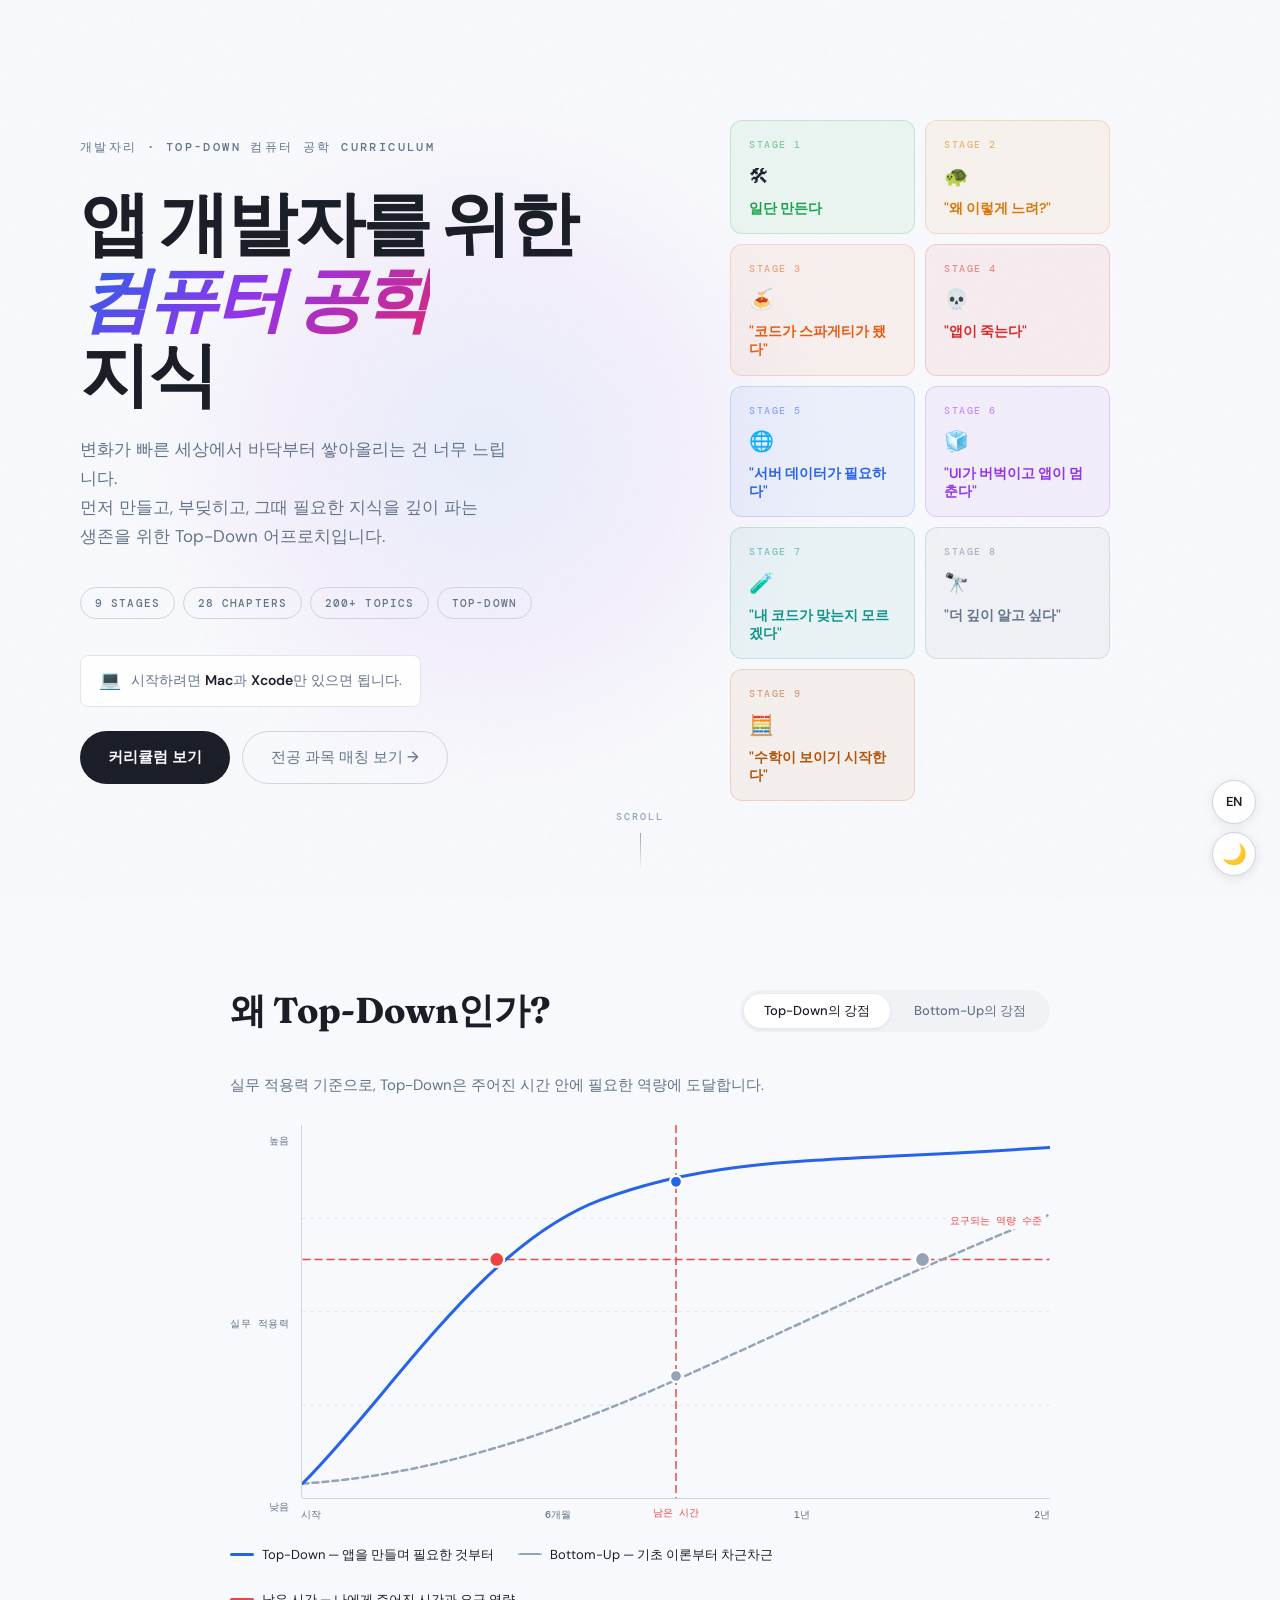
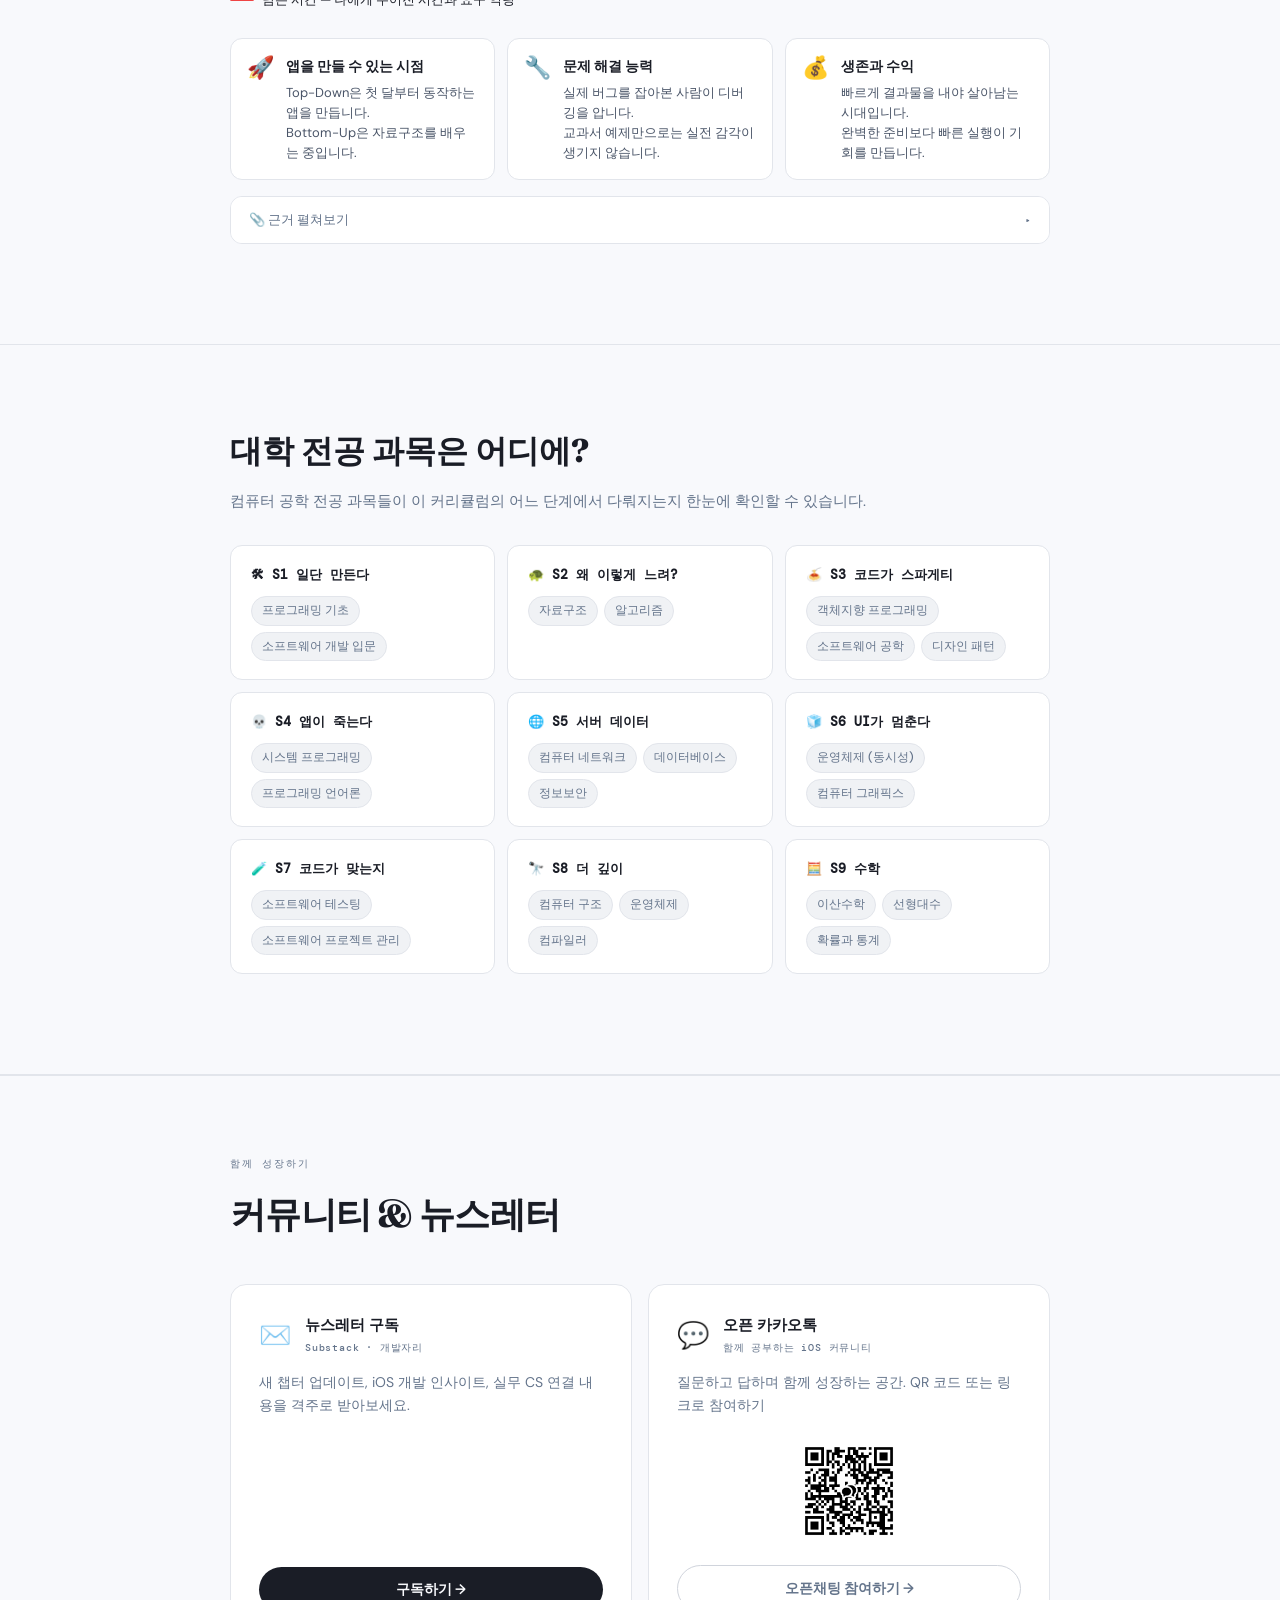
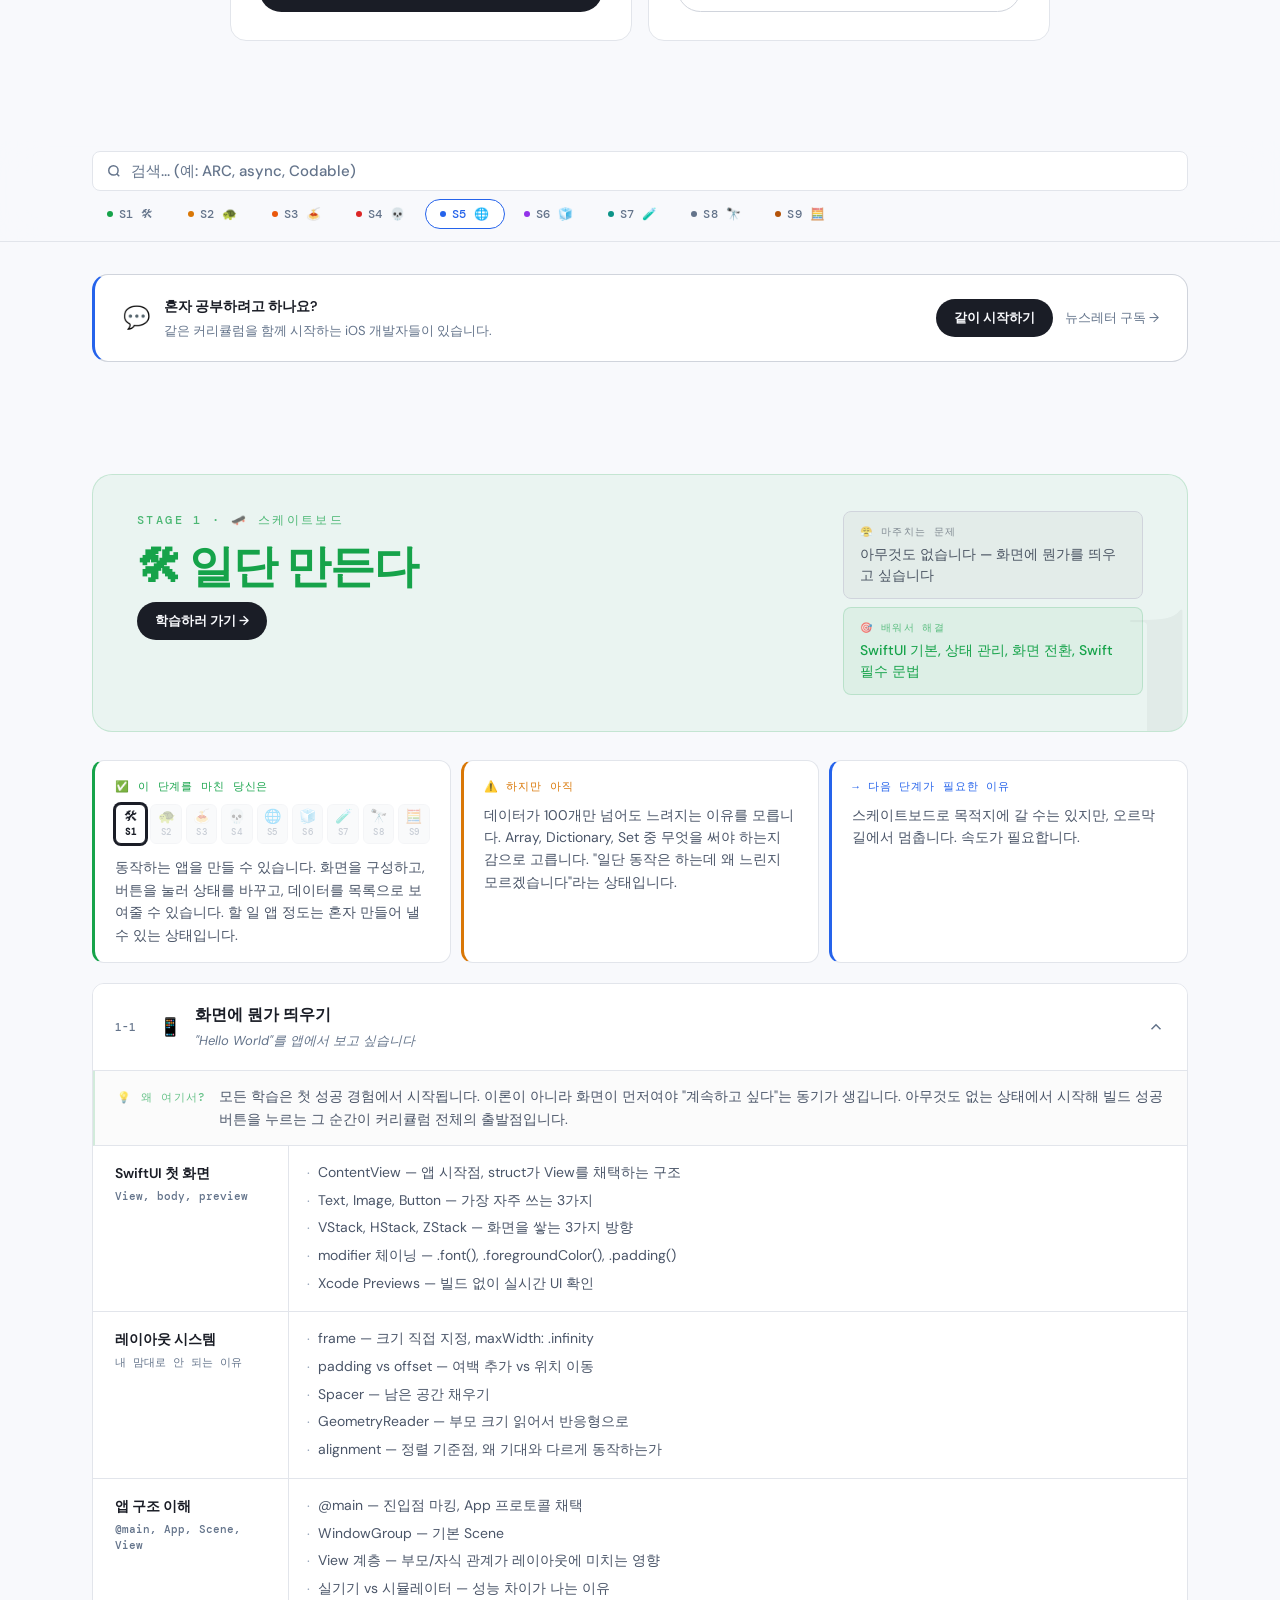
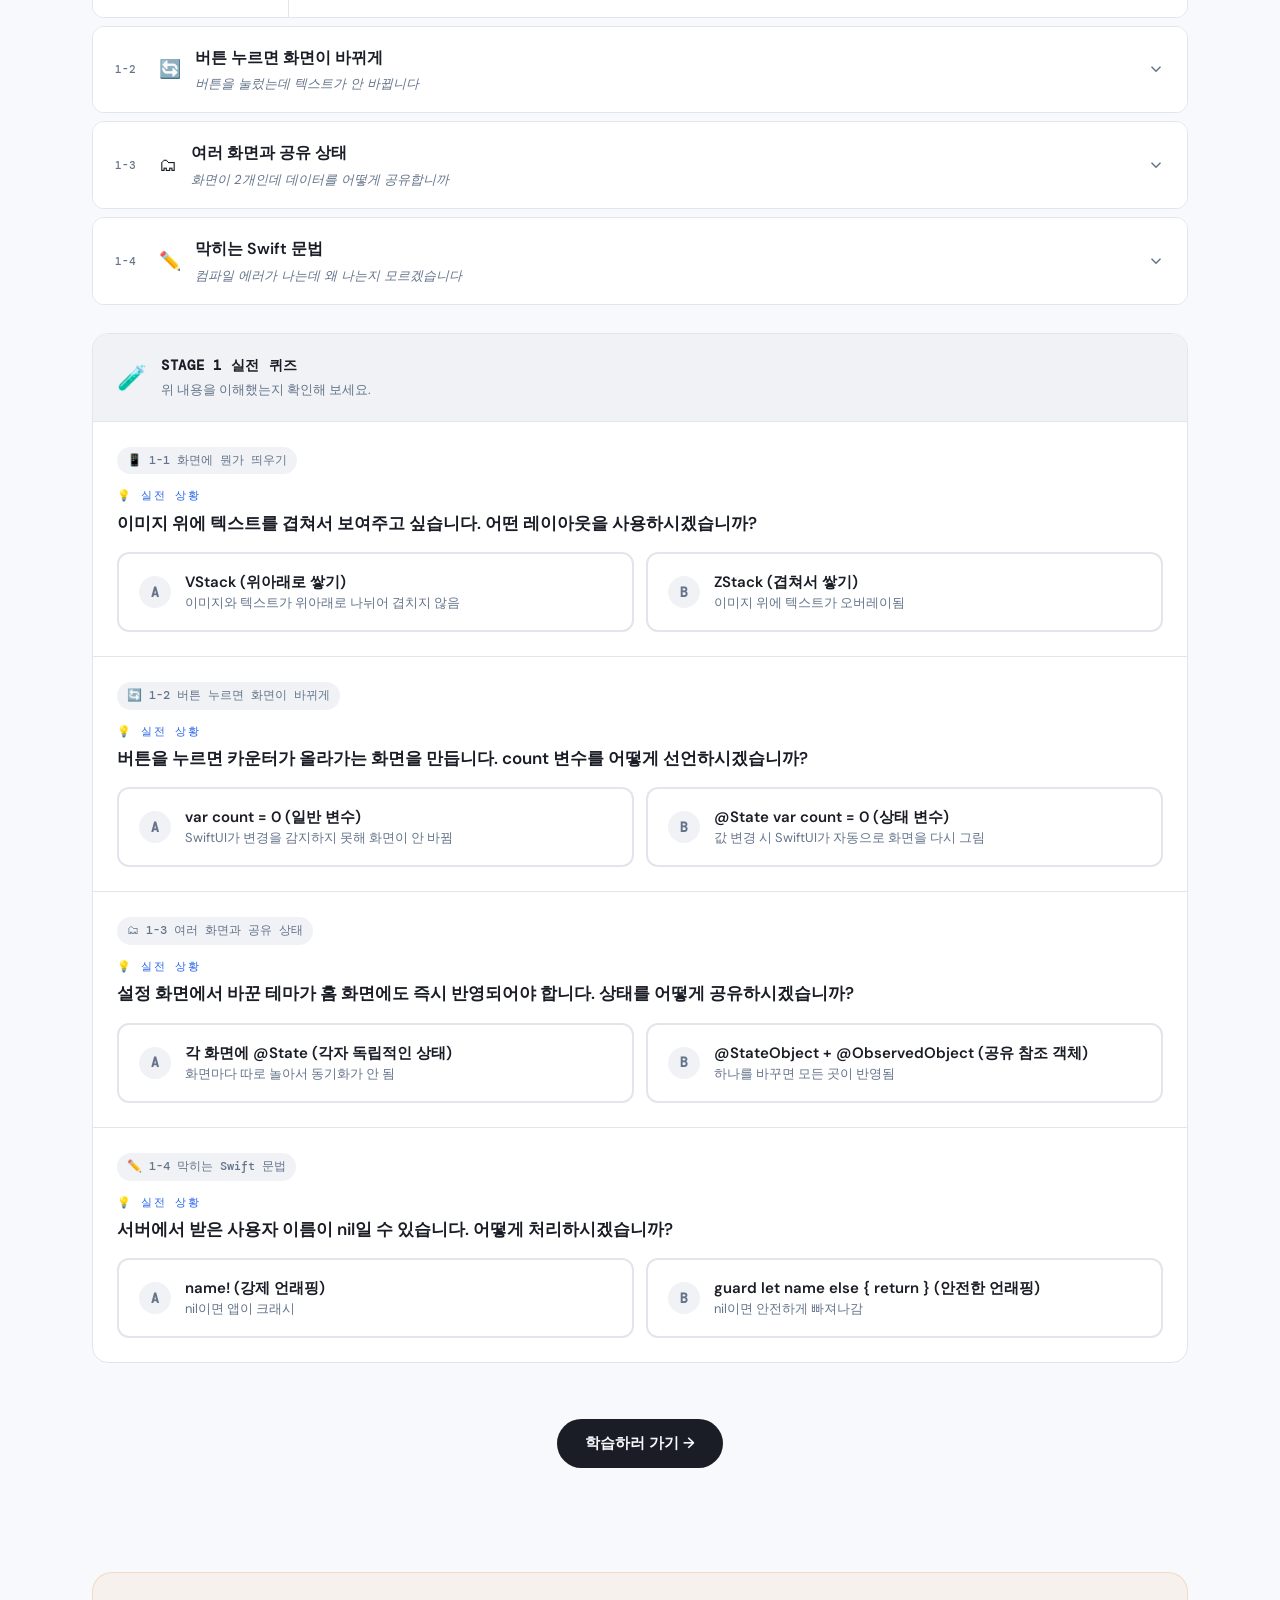
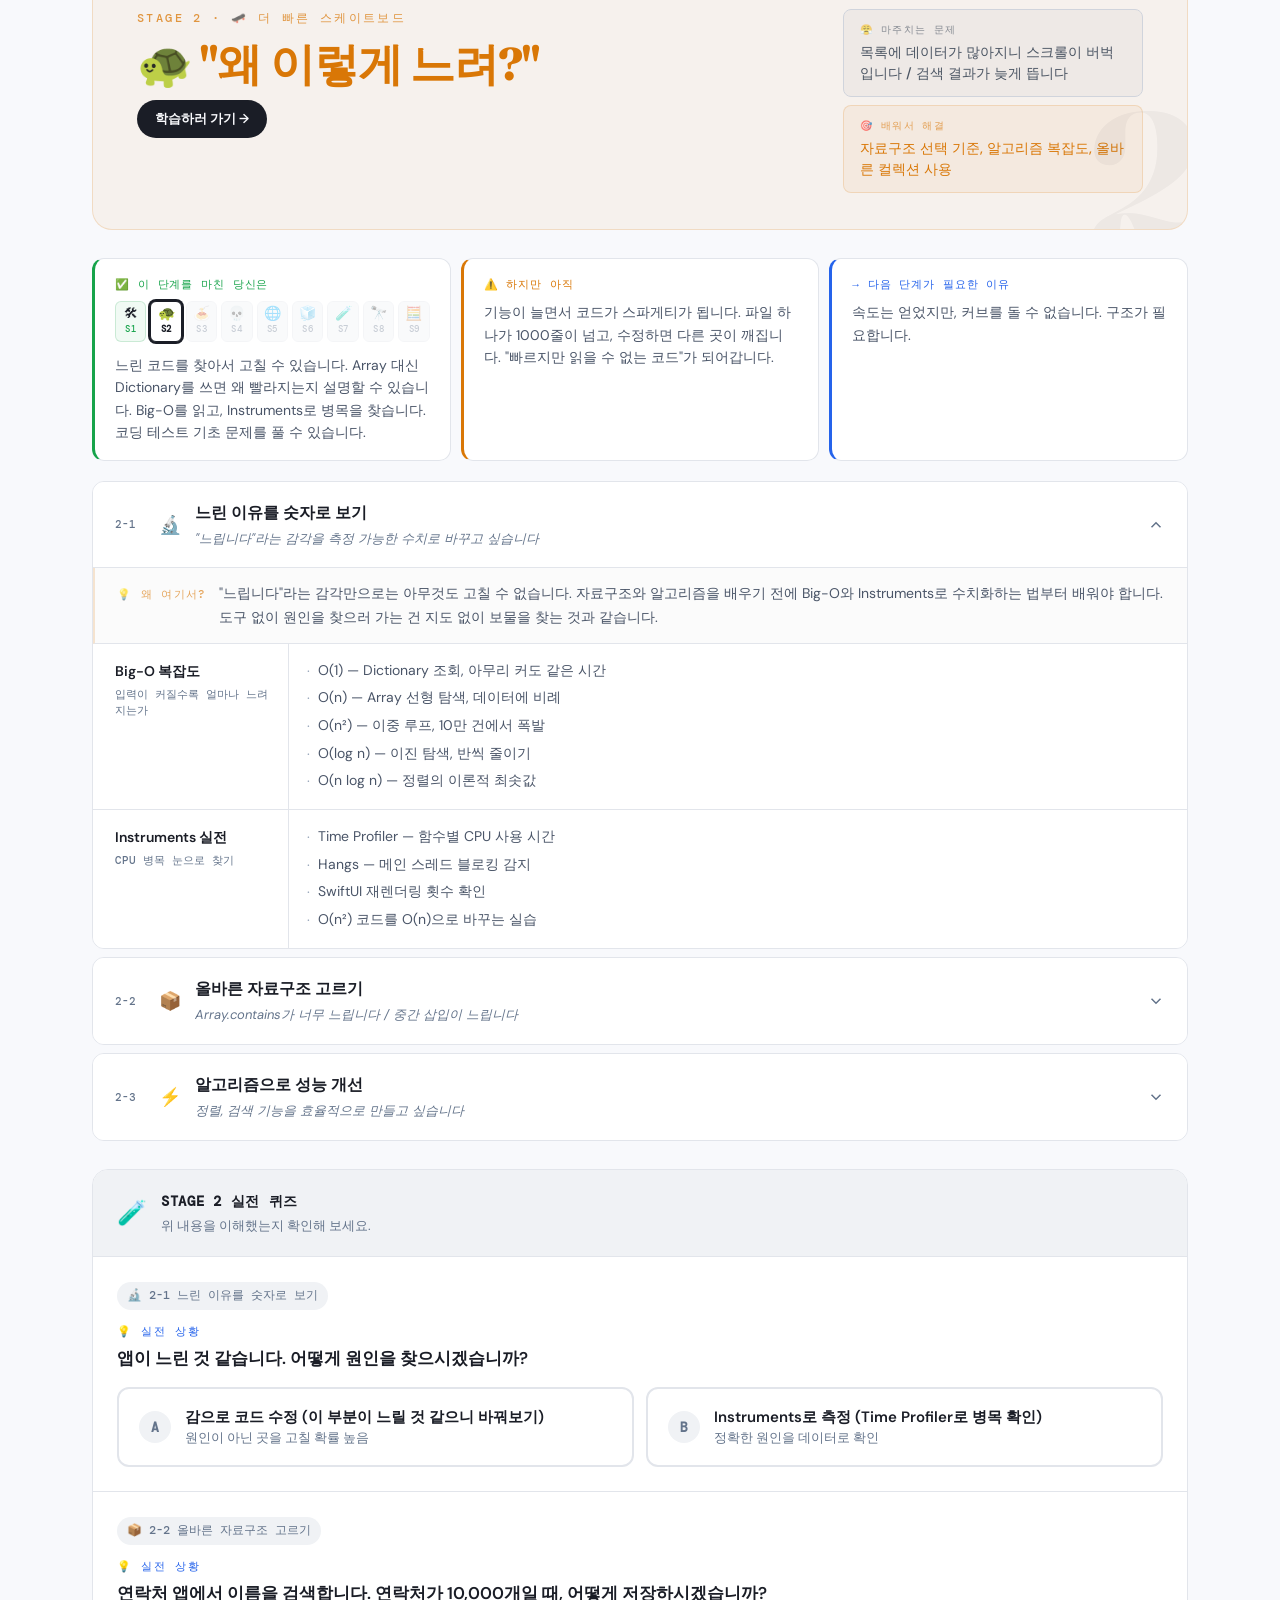
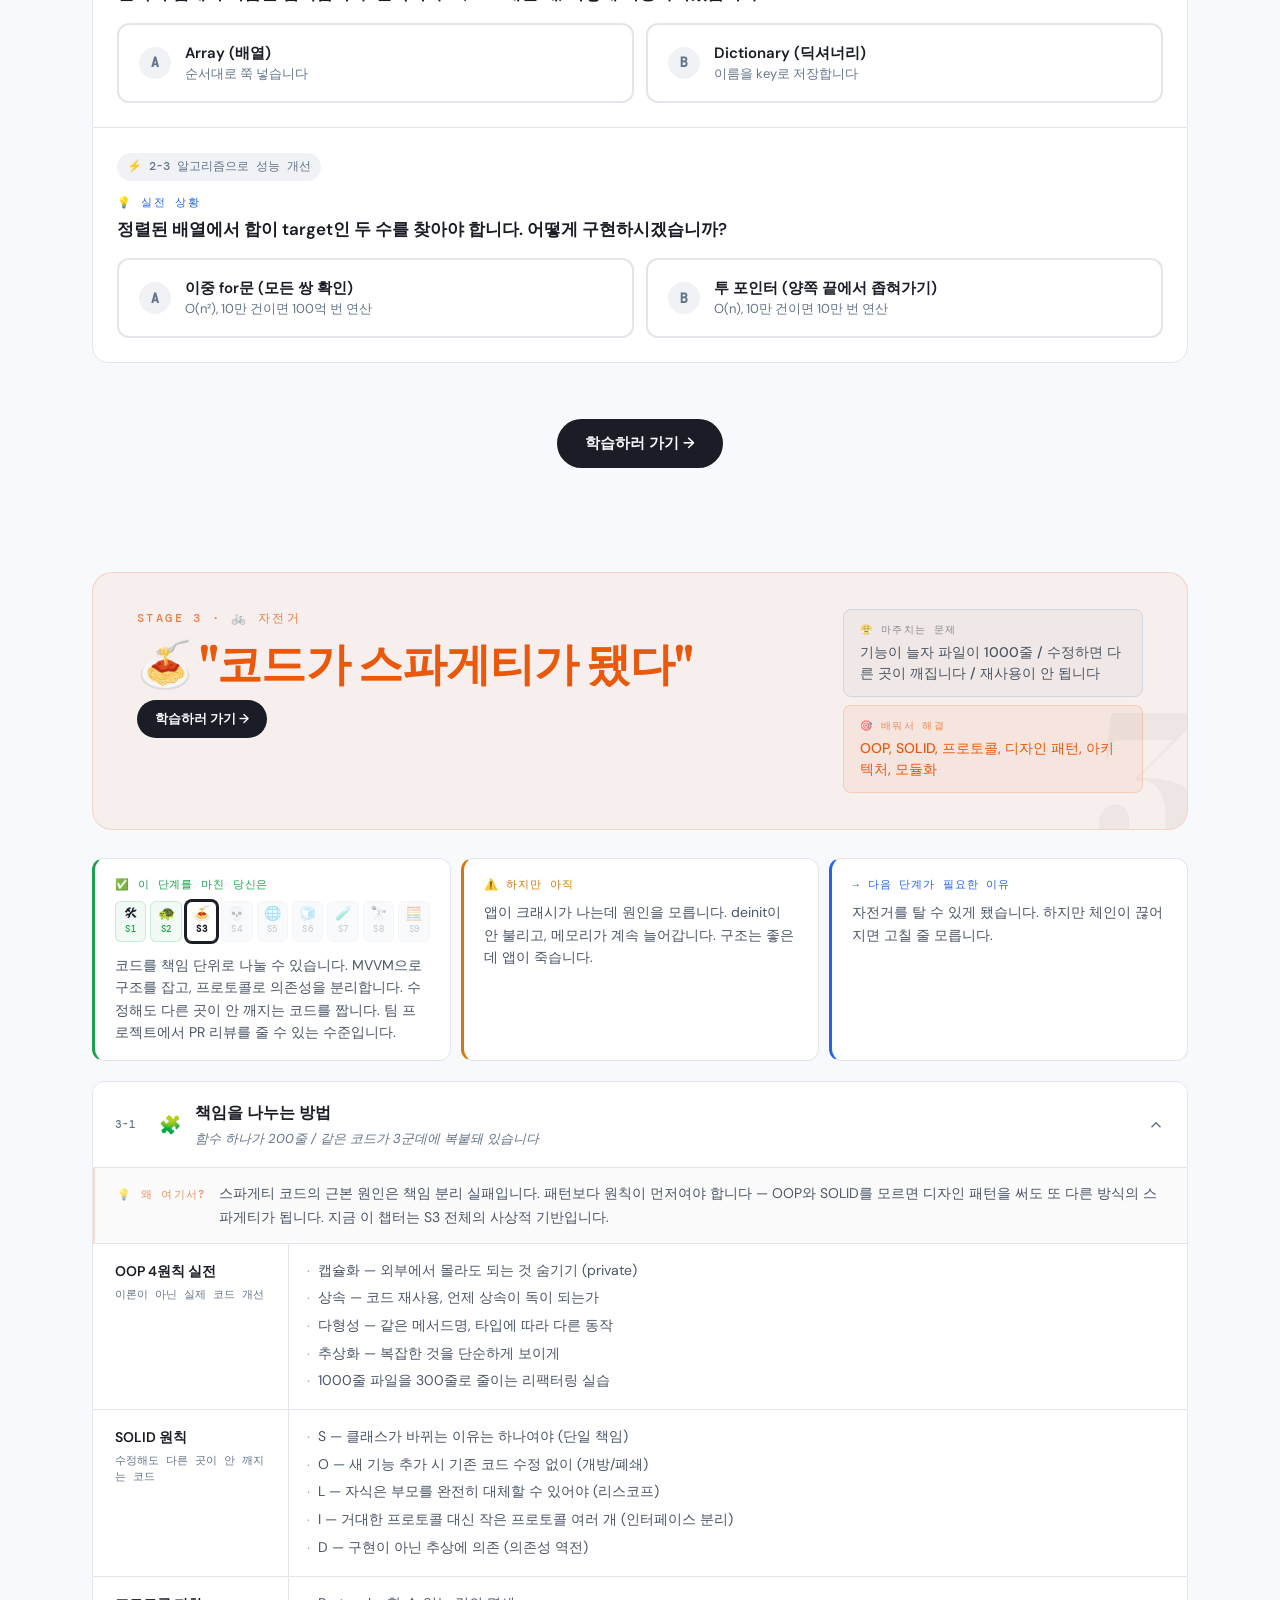
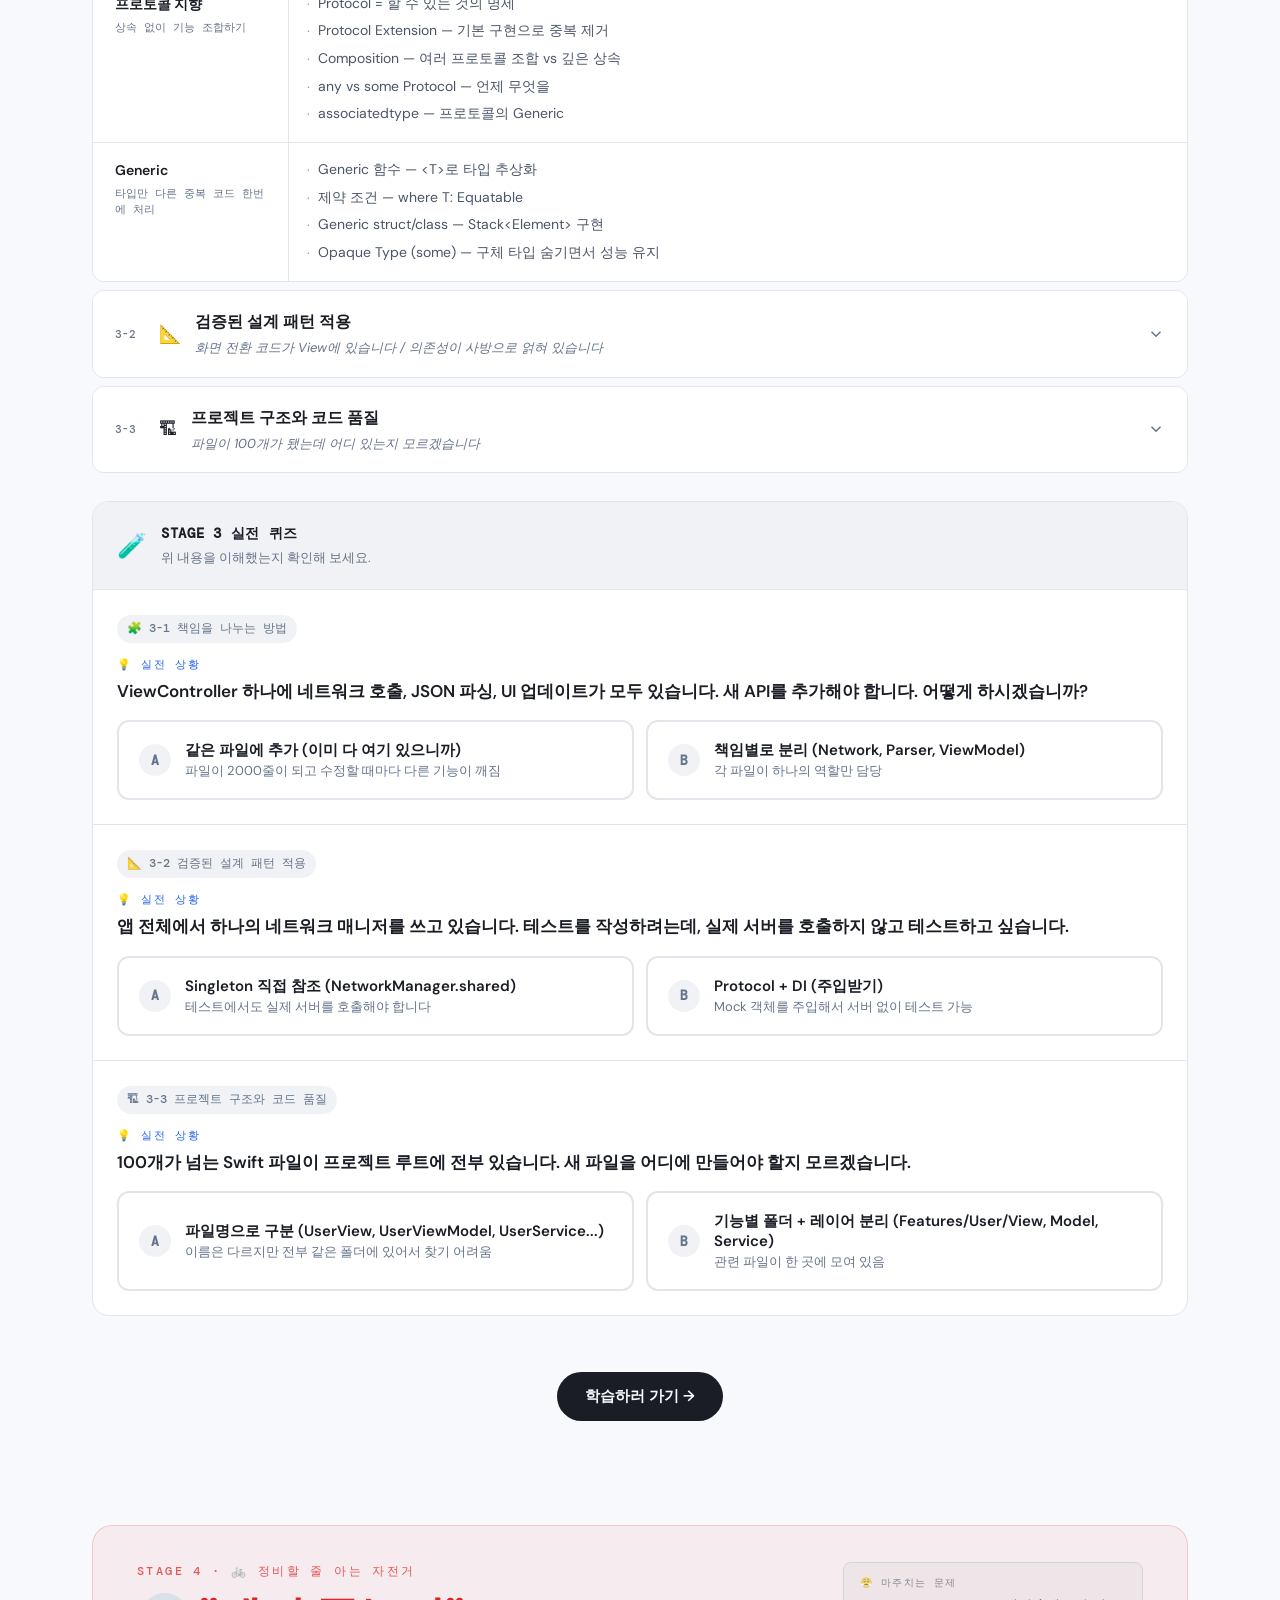
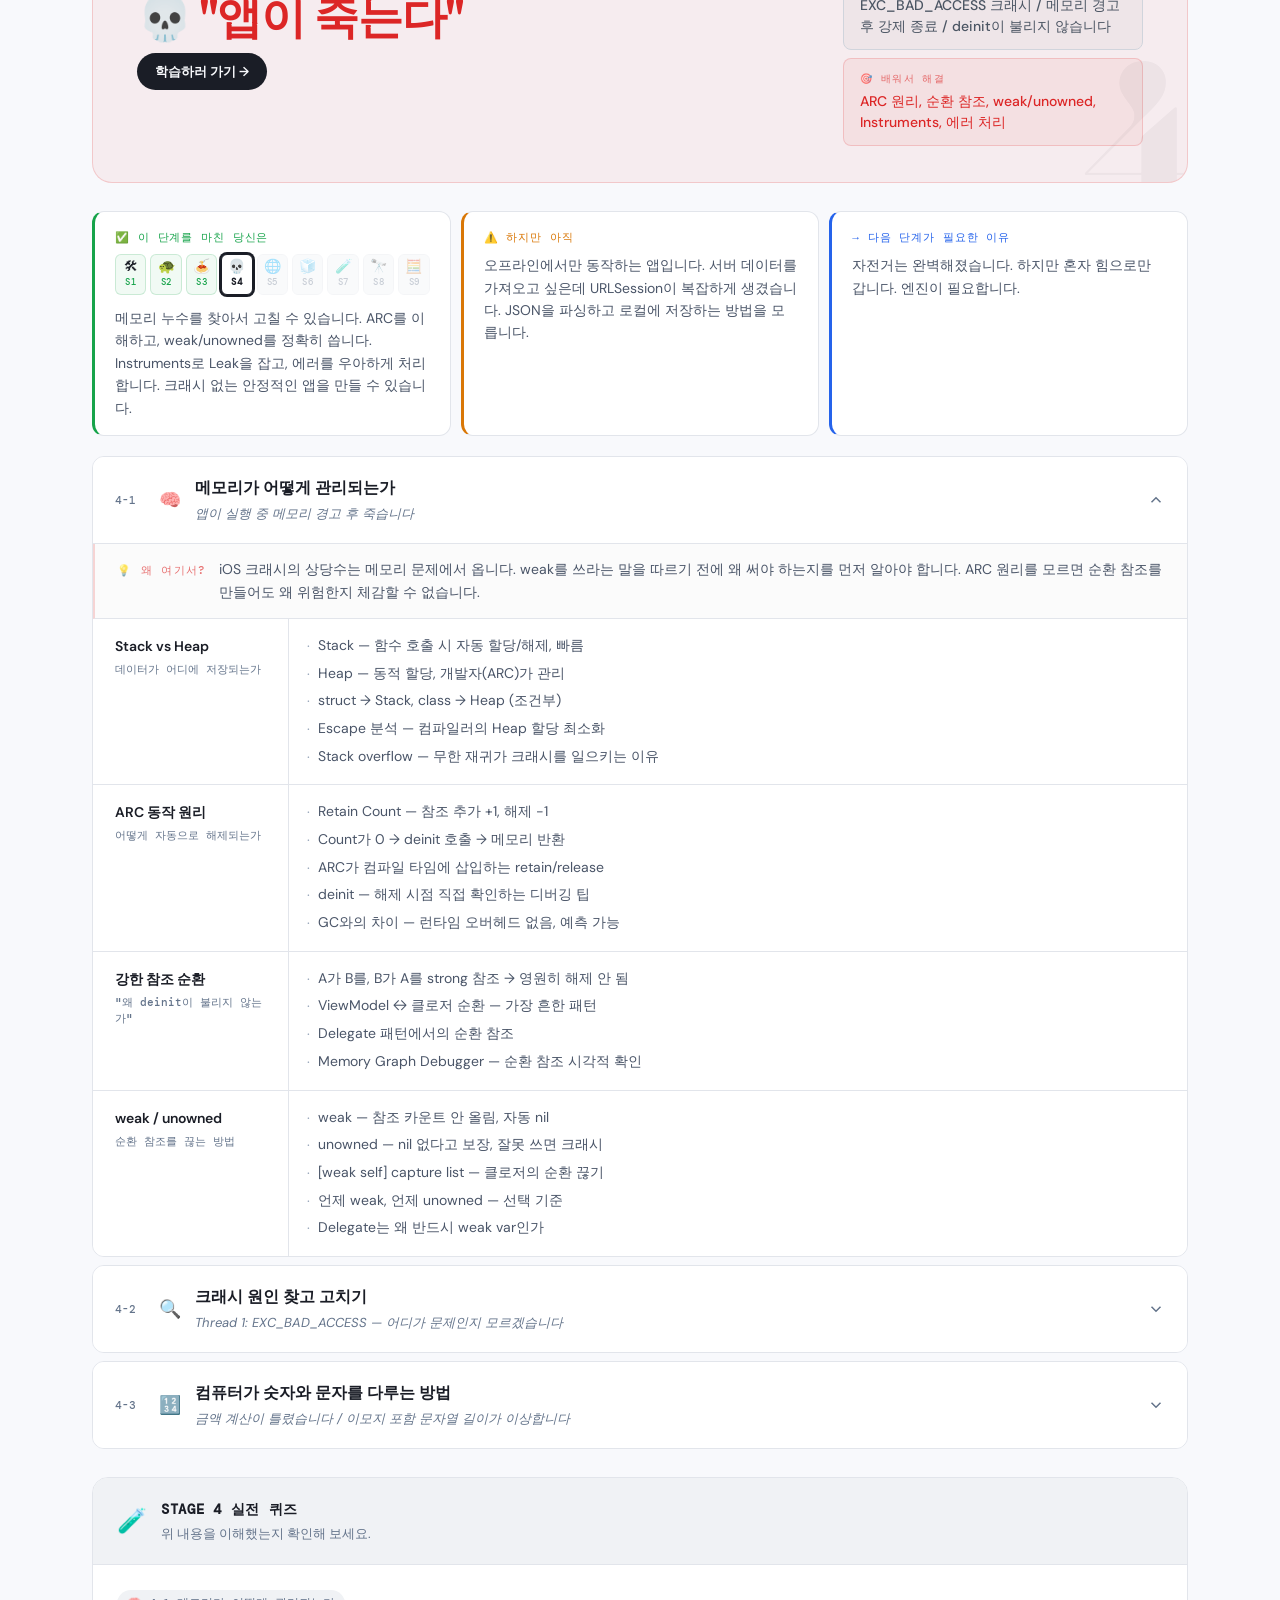
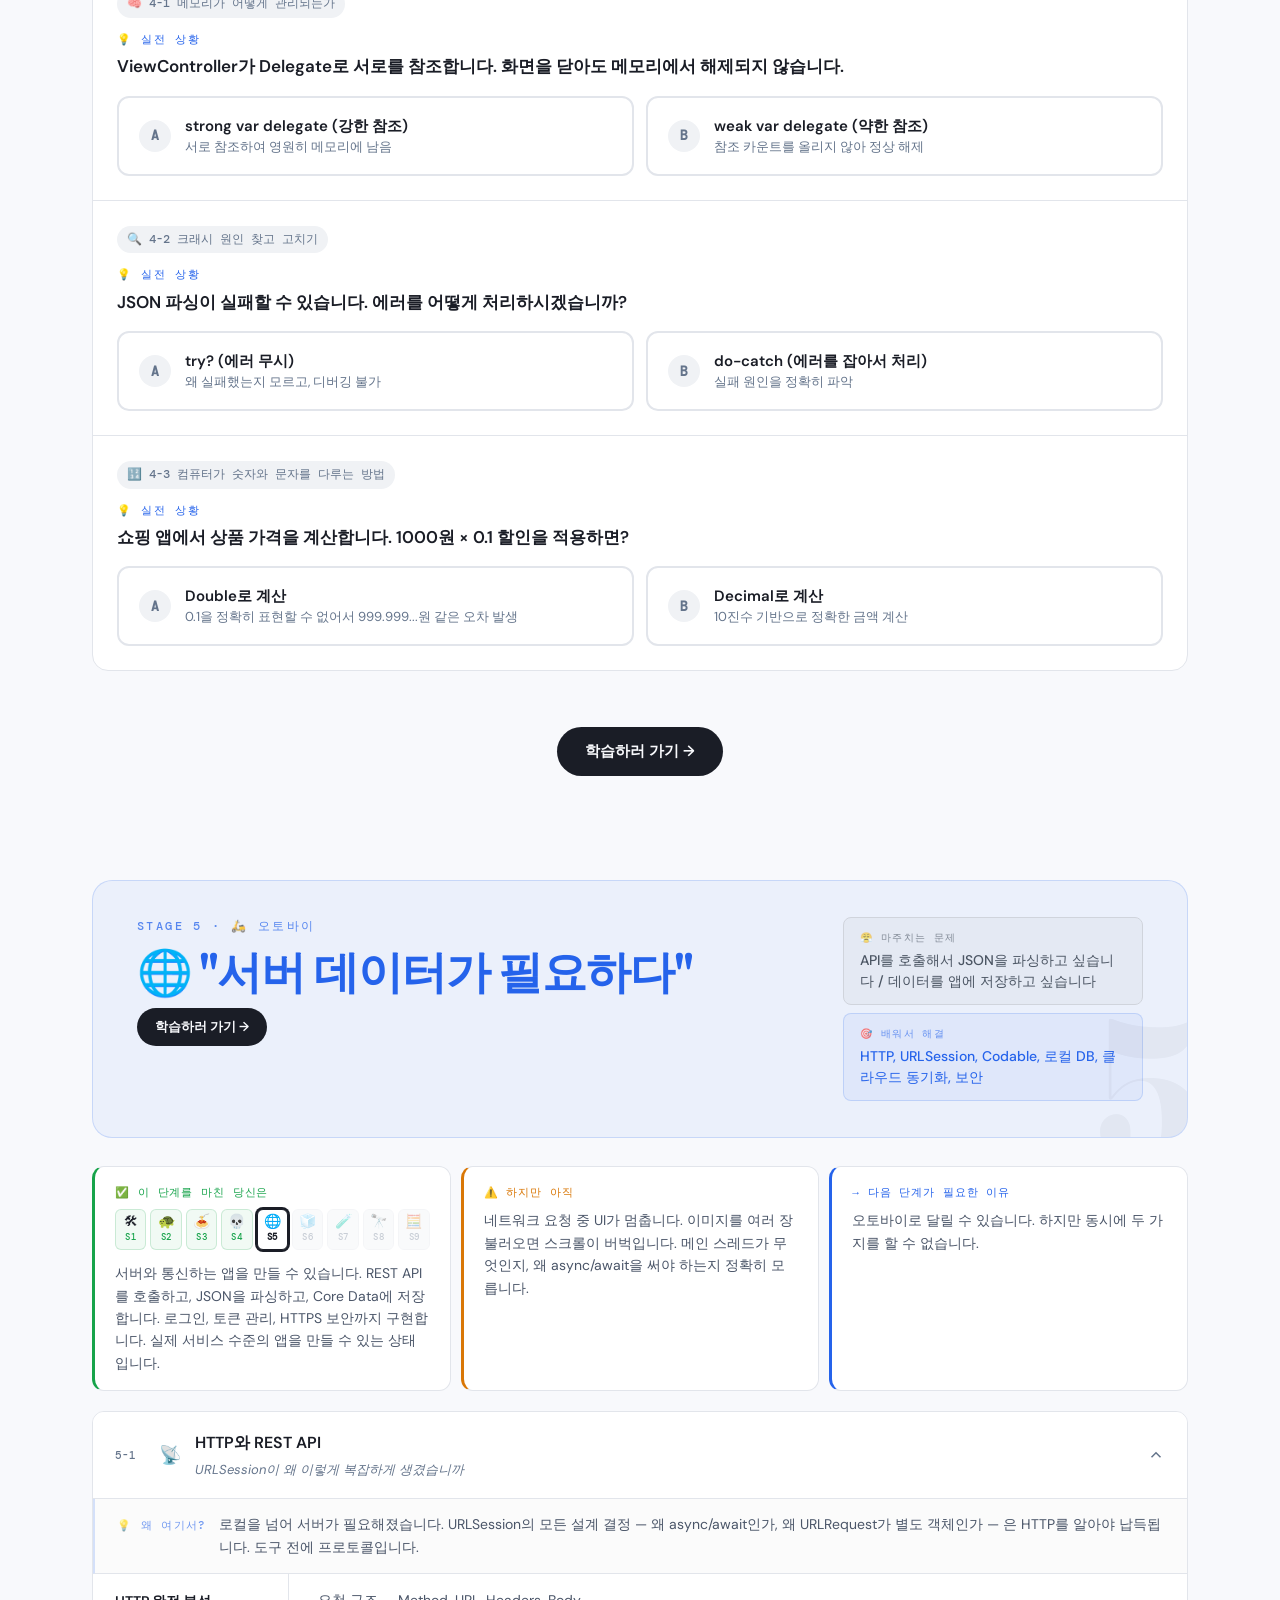
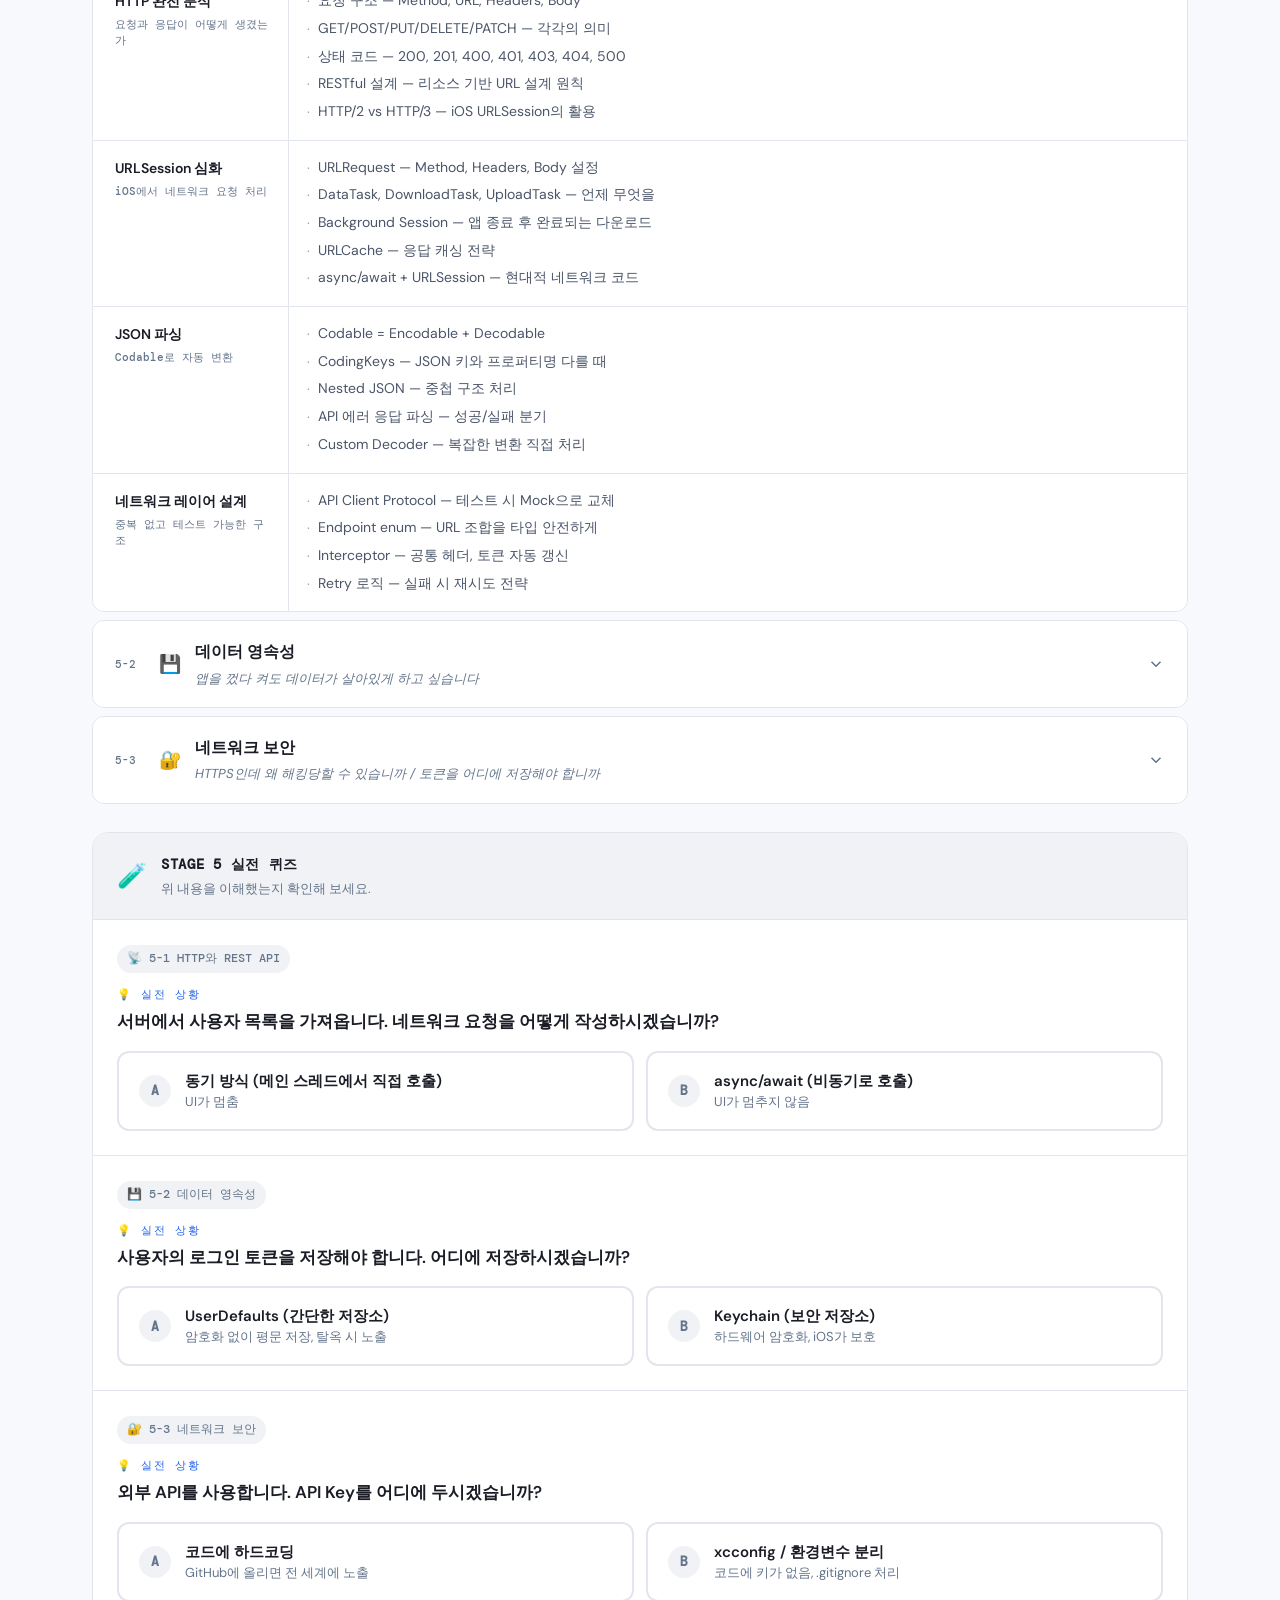
==== index.html @ e382a3a1 "feat: GA4 ID 변경 및 전체 이벤트 추적 촘촘하게 설계 GA4 ID: G-51MZKRMTGL → G-FG0Q3EQFWM  신규 이벤트: - hero_card_click: " ====
<!DOCTYPE html>
<html lang="ko">
<head>
<meta charset="UTF-8">
<meta name="viewport" content="width=device-width, initial-scale=1.0">
<meta name="description" data-i18n-attr="content:metaDesc" content="앱을 만들다 마주치는 문제를 해결하며 컴퓨터 공학을 배우는 Top-Down 커리큘럼. 개발자리 Leeo의 iOS 개발자를 위한 컴퓨터 공학 로드맵.">
<meta property="og:title" data-i18n-attr="content:ogTitle" content="앱 개발자를 위한 컴퓨터 공학 커리큘럼 — 개발자리">
<meta property="og:description" data-i18n-attr="content:ogDesc" content="변화가 빠른 세상에서 바닥부터 쌓아올리는 건 너무 느립니다. 먼저 만들고, 부딪히고, 그때 필요한 지식을 깊이 파는 생존을 위한 Top-Down 어프로치입니다.">
<meta property="og:type" content="website">
<meta property="og:url" content="https://m1zz.github.io/cs-curriculum-repo/">
<meta property="og:locale" content="ko_KR">
<meta property="og:image" content="https://m1zz.github.io/cs-curriculum-repo/assets/og-image.png">
<meta property="og:image:width" content="1568">
<meta property="og:image:height" content="686">
<meta name="twitter:card" content="summary_large_image">
<link rel="canonical" href="https://m1zz.github.io/cs-curriculum-repo/">
<title data-i18n="pageTitle">앱 개발자를 위한 컴퓨터 공학 커리큘럼 — 개발자리</title>
<link rel="preconnect" href="https://fonts.googleapis.com">
<link rel="preconnect" href="https://fonts.gstatic.com" crossorigin>
<link href="https://fonts.googleapis.com/css2?family=DM+Mono:wght@400;500&family=Fraunces:ital,opsz,wght@0,9..144,300;0,9..144,700;1,9..144,300&family=DM+Sans:wght@300;400;500;600&display=swap" rel="stylesheet">
<link rel="stylesheet" href="assets/style.css">
<!-- Google Analytics -->
<script async src="https://www.googletagmanager.com/gtag/js?id=G-FG0Q3EQFWM"></script>
<script>
  window.dataLayer = window.dataLayer || [];
  function gtag(){dataLayer.push(arguments);}
  gtag('js', new Date());
  gtag('config', 'G-FG0Q3EQFWM');
</script>
<script>
  // Prevent flash: apply saved theme before first paint
  (function() {
    var t = localStorage.getItem('theme');
    if (t) document.documentElement.setAttribute('data-theme', t);
  })();
</script>
</head>
<body>

<!-- HERO -->
<section class="hero" id="hero">
  <div class="hero-glow"></div>
  <div class="hero-content">
    <p class="hero-label" data-i18n="heroLabel">개발자리 · Top-Down 컴퓨터 공학 Curriculum</p>
    <h1 class="hero-title" data-i18n-html="heroTitle">앱 개발자를 위한<br><em>컴퓨터 공학</em><br>지식</h1>
    <p class="hero-sub" data-i18n-html="heroSub">변화가 빠른 세상에서 바닥부터 쌓아올리는 건 너무 느립니다.<br>먼저 만들고, 부딪히고, 그때 필요한 지식을 깊이 파는<br>생존을 위한 Top-Down 어프로치입니다.</p>
    <div class="hero-meta">
      <span class="meta-pill">9 STAGES</span>
      <span class="meta-pill">28 CHAPTERS</span>
      <span class="meta-pill">200+ TOPICS</span>
      <span class="meta-pill">TOP-DOWN</span>
    </div>
    <div class="hero-req">
      <span class="req-icon">💻</span>
      <span class="req-text" data-i18n-html="heroReq">시작하려면 <strong>Mac</strong>과 <strong>Xcode</strong>만 있으면 됩니다.</span>
    </div>
    <div class="hero-actions">
      <a href="#s1" class="btn-primary" data-i18n="btnCurriculum">커리큘럼 보기</a>
      <a href="#cs-map" class="btn-ghost" data-i18n="btnCsMap">전공 과목 매칭 보기 →</a>
    </div>
  </div>
  <div class="hero-flow">
    <div class="flow-cards" id="heroFlow"></div>
  </div>
  <div class="hero-scroll">
    <span class="scroll-text">SCROLL</span>
    <div class="scroll-line"></div>
  </div>
</section>

<!-- GRAPH COMPARISON -->
<section class="compare" id="compare">
  <div class="compare-inner">
    <div class="compare-header">
      <h2 class="compare-title" data-i18n="graphTitle">왜 Top-Down인가?</h2>
      <div class="compare-tabs">
        <button class="compare-tab active" data-graph="topdown" data-i18n="tabTopDown">Top-Down의 강점</button>
        <button class="compare-tab" data-graph="bottomup" data-i18n="tabBottomUp">Bottom-Up의 강점</button>
      </div>
    </div>

    <!-- Graph 1: Top-Down 강점 -->
    <div class="graph-panel active" id="graph-topdown">
      <p class="graph-desc" data-i18n="graphDescTD">실무 적용력 기준으로, Top-Down은 주어진 시간 안에 필요한 역량에 도달합니다.</p>
      <div class="graph-container">
        <div class="graph-y-axis">
          <span data-i18n="yHigh">높음</span>
          <span class="graph-y-label" data-i18n="yLabel">실무 적용력</span>
          <span data-i18n="yLow">낮음</span>
        </div>
        <div class="graph-area">
          <div class="graph-wrap">
            <svg class="graph-svg" viewBox="0 0 500 250">
              <!-- Grid lines -->
              <line x1="0" y1="62.5" x2="500" y2="62.5" stroke="var(--border)" stroke-dasharray="4" vector-effect="non-scaling-stroke"/>
              <line x1="0" y1="125" x2="500" y2="125" stroke="var(--border)" stroke-dasharray="4" vector-effect="non-scaling-stroke"/>
              <line x1="0" y1="187.5" x2="500" y2="187.5" stroke="var(--border)" stroke-dasharray="4" vector-effect="non-scaling-stroke"/>
              <!-- Deadline lines -->
              <line x1="0" y1="90" x2="500" y2="90" stroke="#ef4444" stroke-width="1.5" stroke-dasharray="8,4" vector-effect="non-scaling-stroke"/>
              <line x1="250" y1="0" x2="250" y2="250" stroke="#ef4444" stroke-width="1.5" stroke-dasharray="8,4" vector-effect="non-scaling-stroke"/>
              <!-- Bottom-Up: slow linear rise -->
              <path d="M0,240 C80,235 160,210 240,175 S400,100 500,60" fill="none" stroke="var(--dim)" stroke-width="2.5" stroke-dasharray="6,4" vector-effect="non-scaling-stroke" class="graph-line"/>
              <!-- Top-Down: fast early rise -->
              <path d="M0,240 C60,180 120,80 200,50 S350,25 500,15" fill="none" stroke="var(--s5)" stroke-width="3" vector-effect="non-scaling-stroke" class="graph-line"/>
              <!-- Intersection: Top-Down ✕ horizontal deadline -->
              <circle cx="130" cy="90" r="5" fill="#ef4444" stroke="#fff" stroke-width="1.5"/>
              <!-- Intersection: Bottom-Up ✕ horizontal deadline -->
              <circle cx="415" cy="90" r="5" fill="var(--dim)" stroke="#fff" stroke-width="1.5"/>
              <!-- Intersection: Top-Down ✕ vertical deadline -->
              <circle cx="250" cy="38" r="4" fill="var(--s5)" stroke="#fff" stroke-width="1.5"/>
              <!-- Intersection: Bottom-Up ✕ vertical deadline -->
              <circle cx="250" cy="168" r="4" fill="var(--dim)" stroke="#fff" stroke-width="1.5"/>
            </svg>
            <span class="deadline-label deadline-h" style="top:28%;right:4px;" data-i18n="deadlineH">요구되는 역량 수준</span>
            <span class="deadline-label deadline-v" style="left:50%;bottom:-22px;" data-i18n="deadlineV">남은 시간</span>
          </div>
          <div class="graph-x-axis">
            <span data-i18n="xStart">시작</span>
            <span data-i18n="x6mo">6개월</span>
            <span data-i18n="x1yr">1년</span>
            <span data-i18n="x2yr">2년</span>
          </div>
        </div>
      </div>
      <div class="graph-legend">
        <div class="legend-item">
          <span class="legend-line" style="background:var(--s5)"></span>
          <span data-i18n-html="legendTD"><strong>Top-Down</strong> — 앱을 만들며 필요한 것부터</span>
        </div>
        <div class="legend-item">
          <span class="legend-line dashed" style="background:var(--dim)"></span>
          <span data-i18n-html="legendBU_td"><strong>Bottom-Up</strong> — 기초 이론부터 차근차근</span>
        </div>
        <div class="legend-item">
          <span class="legend-line" style="background:#ef4444"></span>
          <span data-i18n-html="legendDeadline"><strong>남은 시간</strong> — 나에게 주어진 시간과 요구 역량</span>
        </div>
      </div>
      <div class="graph-insights">
        <div class="insight-card">
          <span class="insight-ico">🚀</span>
          <div>
            <div class="insight-title" data-i18n="insightAppTitle">앱을 만들 수 있는 시점</div>
            <div class="insight-body" data-i18n-html="insightAppBody">Top-Down은 첫 달부터 동작하는 앱을 만듭니다.<br>Bottom-Up은 자료구조를 배우는 중입니다.</div>
          </div>
        </div>
        <div class="insight-card">
          <span class="insight-ico">🔧</span>
          <div>
            <div class="insight-title" data-i18n="insightDebugTitle">문제 해결 능력</div>
            <div class="insight-body" data-i18n-html="insightDebugBody">실제 버그를 잡아본 사람이 디버깅을 압니다.<br>교과서 예제만으로는 실전 감각이 생기지 않습니다.</div>
          </div>
        </div>
        <div class="insight-card">
          <span class="insight-ico">💰</span>
          <div>
            <div class="insight-title" data-i18n="insightSurvivalTitle">생존과 수익</div>
            <div class="insight-body" data-i18n-html="insightSurvivalBody">빠르게 결과물을 내야 살아남는 시대입니다.<br>완벽한 준비보다 빠른 실행이 기회를 만듭니다.</div>
          </div>
        </div>
      </div>
      <details class="graph-sources">
        <summary class="sources-toggle" data-i18n="sourcesToggle">📎 근거 펼쳐보기</summary>
        <div class="sources-body">
          <ul>
            <li data-i18n-html="sourcePBL"><strong>PBL 메타분석</strong> — 66개 연구, 190개 효과값 분석. 프로젝트 기반 학습이 동기부여·만족도·협업 능력에서 유의미하게 높음 <em>(Frontiers in Psychology, 2023)</em></li>
            <li data-i18n-html="sourceFastAI"><strong>fast.ai 사례</strong> — 1강부터 최신 모델을 돌리고, 점차 원리를 벗겨가는 Top-Down 방식. 가장 널리 쓰이는 딥러닝 코스 <em>(Jeremy Howard)</em></li>
            <li data-i18n-html="sourcePBLDuration"><strong>PBL 최적 기간</strong> — 9~18주가 측정 가능한 학습 성과의 최적 구간 <em>(ScienceDirect, 2025 메타분석)</em></li>
          </ul>
        </div>
      </details>
    </div>

    <!-- Graph 2: Bottom-Up 강점 -->
    <div class="graph-panel" id="graph-bottomup">
      <p class="graph-desc" data-i18n="graphDescBU">하지만 대학 커리큘럼 순서가 주는 장점도 분명히 존재합니다.</p>
      <div class="graph-container">
        <div class="graph-y-axis">
          <span data-i18n="yHigh">높음</span>
          <span class="graph-y-label" data-i18n="yLabel">실무 적용력</span>
          <span data-i18n="yLow">낮음</span>
        </div>
        <div class="graph-area">
          <div class="graph-wrap">
            <svg class="graph-svg" viewBox="0 0 500 250">
              <!-- Grid lines -->
              <line x1="0" y1="62.5" x2="500" y2="62.5" stroke="var(--border)" stroke-dasharray="4" vector-effect="non-scaling-stroke"/>
              <line x1="0" y1="125" x2="500" y2="125" stroke="var(--border)" stroke-dasharray="4" vector-effect="non-scaling-stroke"/>
              <line x1="0" y1="187.5" x2="500" y2="187.5" stroke="var(--border)" stroke-dasharray="4" vector-effect="non-scaling-stroke"/>
              <!-- Deadline lines -->
              <line x1="0" y1="90" x2="500" y2="90" stroke="#ef4444" stroke-width="1.5" stroke-dasharray="8,4" vector-effect="non-scaling-stroke"/>
              <line x1="125" y1="0" x2="125" y2="250" stroke="#ef4444" stroke-width="1.5" stroke-dasharray="8,4" vector-effect="non-scaling-stroke"/>
              <!-- Top-Down: fast rise, plateau -->
              <path d="M0,240 C60,180 120,90 200,65 S300,55 400,50 L500,45" fill="none" stroke="var(--s5)" stroke-width="2.5" stroke-dasharray="6,4" vector-effect="non-scaling-stroke" class="graph-line"/>
              <!-- Bottom-Up: slow but deep -->
              <path d="M0,240 C100,230 180,200 250,150 S380,50 500,15" fill="none" stroke="var(--s1)" stroke-width="3" vector-effect="non-scaling-stroke" class="graph-line"/>
              <!-- Intersection: Top-Down ✕ horizontal deadline -->
              <circle cx="122" cy="90" r="5" fill="var(--s5)" stroke="#fff" stroke-width="1.5"/>
              <!-- Intersection: Bottom-Up ✕ horizontal deadline -->
              <circle cx="330" cy="90" r="5" fill="var(--s1)" stroke="#fff" stroke-width="1.5"/>
              <!-- Intersection: Top-Down ✕ vertical deadline -->
              <circle cx="125" cy="88" r="4" fill="#ef4444" stroke="#fff" stroke-width="1.5"/>
              <!-- Intersection: Bottom-Up ✕ vertical deadline -->
              <circle cx="125" cy="225" r="4" fill="var(--dim)" stroke="#fff" stroke-width="1.5"/>
            </svg>
            <span class="deadline-label deadline-h" style="top:28%;right:4px;" data-i18n="deadlineH">요구되는 역량 수준</span>
            <span class="deadline-label deadline-v" style="left:25%;bottom:-22px;" data-i18n="deadlineV">남은 시간</span>
          </div>
          <div class="graph-x-axis">
            <span data-i18n="xStart">시작</span>
            <span data-i18n="x1yr">1년</span>
            <span data-i18n="x2yr">2년</span>
            <span data-i18n="x4yr">4년+</span>
          </div>
        </div>
      </div>
      <div class="graph-legend">
        <div class="legend-item">
          <span class="legend-line" style="background:var(--s1)"></span>
          <span data-i18n-html="legendBU"><strong>Bottom-Up</strong> — 대학 커리큘럼 순서</span>
        </div>
        <div class="legend-item">
          <span class="legend-line dashed" style="background:var(--s5)"></span>
          <span data-i18n-html="legendTD_bu"><strong>Top-Down</strong> — 실무 중심 학습</span>
        </div>
        <div class="legend-item">
          <span class="legend-line" style="background:#ef4444"></span>
          <span data-i18n-html="legendDeadline"><strong>남은 시간</strong> — 나에게 주어진 시간과 요구 역량</span>
        </div>
      </div>
      <div class="graph-insights">
        <div class="insight-card">
          <span class="insight-ico">🧱</span>
          <div>
            <div class="insight-title" data-i18n="insightFoundationTitle">탄탄한 기초 체력</div>
            <div class="insight-body" data-i18n-html="insightFoundationBody">OS, 컴퓨터구조, 알고리즘을 체계적으로 쌓으면<br>어떤 기술이 와도 본질을 꿰뚫을 수 있습니다.</div>
          </div>
        </div>
        <div class="insight-card">
          <span class="insight-ico">🔬</span>
          <div>
            <div class="insight-title" data-i18n="insightDeepTitle">깊은 이해</div>
            <div class="insight-body" data-i18n-html="insightDeepBody">Top-Down은 "왜?"를 나중에 채우지만,<br>Bottom-Up은 처음부터 원리를 이해하고 넘어갑니다.</div>
          </div>
        </div>
        <div class="insight-card">
          <span class="insight-ico">🎯</span>
          <div>
            <div class="insight-title" data-i18n="insightHybridTitle">그래서 이 커리큘럼은</div>
            <div class="insight-body" data-i18n-html="insightHybridBody">Top-Down으로 빠르게 시작하되,<br>각 단계에서 필요한 기초를 <strong>깊이 있게</strong> 다룹니다.</div>
          </div>
        </div>
      </div>
      <details class="graph-sources">
        <summary class="sources-toggle" data-i18n="sourcesToggle">📎 근거 펼쳐보기</summary>
        <div class="sources-body">
          <ul>
            <li data-i18n-html="sourceCogLoad"><strong>인지부하 이론</strong> — 초보자에게는 가이드된 예제가 자유 탐색보다 효과적. 비구조적 문제풀이는 작업 기억을 과부하시킴 <em>(Sweller, 1988)</em></li>
            <li data-i18n-html="sourceExpertise"><strong>전문성 역전 효과</strong> — 초보자에게 좋은 교수법이 숙련자에게는 오히려 해가 됨. 최적 방법은 학습자 수준에 따라 달라짐 <em>(Kalyuga et al., 2007)</em></li>
            <li data-i18n-html="sourceDiscovery"><strong>순수 발견학습 실패</strong> — 50년간의 실증 데이터가 비가이드 발견학습을 지지하지 않음. Top-Down도 스캐폴딩이 있어야 작동 <em>(Mayer, 2004)</em></li>
            <li data-i18n-html="sourceSpiral"><strong>나선형 커리큘럼</strong> — 같은 주제를 점점 깊이 있게 반복하는 하이브리드 접근이 가장 효과적 <em>(Bruner, 1960)</em></li>
          </ul>
        </div>
      </details>
    </div>

  </div>
</section>

<!-- CS COURSE MAPPING -->
<section class="cs-map" id="cs-map">
  <div class="cs-map-inner">
    <h2 class="cs-map-title" data-i18n="csMapTitle">대학 전공 과목은 어디에?</h2>
    <p class="cs-map-desc" data-i18n="csMapDesc">컴퓨터 공학 전공 과목들이 이 커리큘럼의 어느 단계에서 다뤄지는지 한눈에 확인할 수 있습니다.</p>
    <div class="cs-map-grid">

      <a href="#s1" class="cs-map-card">
        <div class="cs-map-stage" data-i18n="csS1">🛠 S1 일단 만든다</div>
        <div class="cs-map-courses">
          <span class="cs-course" data-i18n="course_progBasic">프로그래밍 기초</span>
          <span class="cs-course" data-i18n="course_swDev">소프트웨어 개발 입문</span>
        </div>
      </a>

      <a href="#s2" class="cs-map-card">
        <div class="cs-map-stage" data-i18n="csS2">🐢 S2 왜 이렇게 느려?</div>
        <div class="cs-map-courses">
          <span class="cs-course" data-i18n="course_ds">자료구조</span>
          <span class="cs-course" data-i18n="course_algo">알고리즘</span>
        </div>
      </a>

      <a href="#s3" class="cs-map-card">
        <div class="cs-map-stage" data-i18n="csS3">🍝 S3 코드가 스파게티</div>
        <div class="cs-map-courses">
          <span class="cs-course" data-i18n="course_oop">객체지향 프로그래밍</span>
          <span class="cs-course" data-i18n="course_swEng">소프트웨어 공학</span>
          <span class="cs-course" data-i18n="course_design">디자인 패턴</span>
        </div>
      </a>

      <a href="#s4" class="cs-map-card">
        <div class="cs-map-stage" data-i18n="csS4">💀 S4 앱이 죽는다</div>
        <div class="cs-map-courses">
          <span class="cs-course" data-i18n="course_sysProg">시스템 프로그래밍</span>
          <span class="cs-course" data-i18n="course_progLang">프로그래밍 언어론</span>
        </div>
      </a>

      <a href="#s5" class="cs-map-card">
        <div class="cs-map-stage" data-i18n="csS5">🌐 S5 서버 데이터</div>
        <div class="cs-map-courses">
          <span class="cs-course" data-i18n="course_network">컴퓨터 네트워크</span>
          <span class="cs-course" data-i18n="course_db">데이터베이스</span>
          <span class="cs-course" data-i18n="course_security">정보보안</span>
        </div>
      </a>

      <a href="#s6" class="cs-map-card">
        <div class="cs-map-stage" data-i18n="csS6">🧊 S6 UI가 멈춘다</div>
        <div class="cs-map-courses">
          <span class="cs-course" data-i18n="course_osConcurrency">운영체제 (동시성)</span>
          <span class="cs-course" data-i18n="course_graphics">컴퓨터 그래픽스</span>
        </div>
      </a>

      <a href="#s7" class="cs-map-card">
        <div class="cs-map-stage" data-i18n="csS7">🧪 S7 코드가 맞는지</div>
        <div class="cs-map-courses">
          <span class="cs-course" data-i18n="course_testing">소프트웨어 테스팅</span>
          <span class="cs-course" data-i18n="course_projMgmt">소프트웨어 프로젝트 관리</span>
        </div>
      </a>

      <a href="#s8" class="cs-map-card">
        <div class="cs-map-stage" data-i18n="csS8">🔭 S8 더 깊이</div>
        <div class="cs-map-courses">
          <span class="cs-course" data-i18n="course_compArch">컴퓨터 구조</span>
          <span class="cs-course" data-i18n="course_os">운영체제</span>
          <span class="cs-course" data-i18n="course_compiler">컴파일러</span>
        </div>
      </a>

      <a href="#s9" class="cs-map-card">
        <div class="cs-map-stage" data-i18n="csS9">🧮 S9 수학</div>
        <div class="cs-map-courses">
          <span class="cs-course" data-i18n="course_discreteMath">이산수학</span>
          <span class="cs-course" data-i18n="course_linearAlg">선형대수</span>
          <span class="cs-course" data-i18n="course_probStat">확률과 통계</span>
        </div>
      </a>

    </div>
  </div>
</section>

<!-- COMMUNITY & NEWSLETTER -->
<section class="community-section">
  <div class="community-inner">
    <p class="community-eyebrow">함께 성장하기</p>
    <h2 class="community-heading">커뮤니티 & 뉴스레터</h2>
    <div class="community-grid">

      <!-- Substack -->
      <div class="comm-card">
        <div class="comm-card-top">
          <span class="comm-ico">✉️</span>
          <div>
            <p class="comm-card-title">뉴스레터 구독</p>
            <p class="comm-card-sub">Substack · 개발자리</p>
          </div>
        </div>
        <p class="comm-card-desc">새 챕터 업데이트, iOS 개발 인사이트, 실무 CS 연결 내용을 격주로 받아보세요.</p>
        <a href="https://leeo25.substack.com/" target="_blank" rel="noopener" class="comm-btn comm-btn-primary">
          구독하기 →
        </a>
      </div>

      <!-- KakaoTalk -->
      <div class="comm-card">
        <div class="comm-card-top">
          <span class="comm-ico">💬</span>
          <div>
            <p class="comm-card-title">오픈 카카오톡</p>
            <p class="comm-card-sub">함께 공부하는 iOS 커뮤니티</p>
          </div>
        </div>
        <p class="comm-card-desc">질문하고 답하며 함께 성장하는 공간. QR 코드 또는 링크로 참여하기</p>
        <div class="kakao-qr-wrap">
          <img src="assets/kakao-qr.jpeg" alt="카카오 오픈채팅 QR 코드" class="kakao-qr-img">
        </div>
        <a href="https://open.kakao.com/o/pkdN2Oli" target="_blank" rel="noopener" class="comm-btn comm-btn-ghost">
          오픈채팅 참여하기 →
        </a>
      </div>

    </div>
  </div>
</section>

<!-- SEARCH + NAV -->
<div class="sticky-bar" id="stickyBar">
  <div class="sticky-inner">
    <div class="search-box">
      <svg width="14" height="14" viewBox="0 0 24 24" fill="none" stroke="currentColor" stroke-width="2.5"><circle cx="11" cy="11" r="8"/><path d="M21 21l-4.35-4.35"/></svg>
      <input id="searchInput" type="text" data-i18n-attr="placeholder:searchPlaceholder" placeholder="검색... (예: ARC, async, Codable)" autocomplete="off" spellcheck="false">
      <span id="searchCount" class="search-count"></span>
    </div>
    <nav class="stage-nav" id="stageNav"></nav>
  </div>
</div>

<!-- MAIN CONTENT -->
<main class="main" id="main"></main>

<!-- FOOTER -->
<footer class="footer">
  <div class="footer-inner">
    <div class="footer-brand">
      <span class="footer-logo" data-i18n="footerBrand">개발자리</span>
      <span class="footer-dot">·</span>
      <span data-i18n="footerTagline">Top-Down 컴퓨터 공학 Curriculum</span>
    </div>
    <div class="footer-links">
      <a href="https://www.youtube.com/@개발자리" target="_blank" rel="noopener">YouTube</a>
      <a href="https://www.inflearn.com" target="_blank" rel="noopener">Inflearn</a>
      <a href="https://m1zz.github.io/LeeoNote" target="_blank" rel="noopener">Blog</a>
    </div>
    <p class="footer-copy" data-i18n="footerCopy">© 2026 개발자리 · Leeo. All rights reserved.</p>
  </div>
</footer>

<!-- THEME TOGGLE -->
<a class="lang-toggle" href="en/" aria-label="English">
  <span class="lang-label">EN</span>
</a>
<button class="theme-toggle" id="themeToggle" aria-label="테마 전환">
  <span class="icon-moon">🌙</span>
  <span class="icon-sun">☀️</span>
</button>

<script src="assets/data.js"></script>
<script src="assets/data-en.js"></script>
<script src="assets/i18n.js"></script>
<script src="assets/app.js"></script>
</body>
</html>
---- assets/style.css ----
/* ── RESET & TOKENS ───────────────────────────────────────── */
*, *::before, *::after { box-sizing: border-box; margin: 0; padding: 0; }
html { scroll-behavior: smooth; font-size: 16px; }
a { text-decoration: none; color: inherit; }

:root {
  /* Light mode (default) */
  --bg:       #f8f9fc;
  --surface:  #ffffff;
  --surface2: #f0f2f5;
  --border:   #e2e5eb;
  --border2:  #d0d4dc;
  --text:     #1a1d26;
  --muted:    #64748b;
  --dim:      #94a3b8;

  /* Stage accent palette */
  --s1: #16a34a;  --s1bg: rgba(22,163,74,.06);   --s1bd: rgba(22,163,74,.18);
  --s2: #d97706;  --s2bg: rgba(217,119,6,.06);   --s2bd: rgba(217,119,6,.18);
  --s3: #ea580c;  --s3bg: rgba(234,88,12,.06);   --s3bd: rgba(234,88,12,.18);
  --s4: #dc2626;  --s4bg: rgba(220,38,38,.06);   --s4bd: rgba(220,38,38,.18);
  --s5: #2563eb;  --s5bg: rgba(37,99,235,.06);   --s5bd: rgba(37,99,235,.18);
  --s6: #9333ea;  --s6bg: rgba(147,51,234,.06);  --s6bd: rgba(147,51,234,.18);
  --s7: #0d9488;  --s7bg: rgba(13,148,136,.06);  --s7bd: rgba(13,148,136,.18);
  --s8: #64748b;  --s8bg: rgba(100,116,139,.06); --s8bd: rgba(100,116,139,.18);
  --s9: #b45309;  --s9bg: rgba(180,83,9,.06);   --s9bd: rgba(180,83,9,.18);

  --radius-sm: 8px;
  --radius-md: 12px;
  --radius-lg: 16px;
  --radius-xl: 20px;
}

/* Dark mode */
[data-theme="dark"] {
  --bg:       #0b0d10;
  --surface:  #12151a;
  --surface2: #181c24;
  --border:   #222632;
  --border2:  #2e3545;
  --text:     #e2e6f0;
  --muted:    #64748b;
  --dim:      #334155;

  --s1: #22c55e;  --s1bg: rgba(34,197,94,.07);   --s1bd: rgba(34,197,94,.22);
  --s2: #f59e0b;  --s2bg: rgba(245,158,11,.07);  --s2bd: rgba(245,158,11,.22);
  --s3: #f97316;  --s3bg: rgba(249,115,22,.07);  --s3bd: rgba(249,115,22,.22);
  --s4: #ef4444;  --s4bg: rgba(239,68,68,.07);   --s4bd: rgba(239,68,68,.22);
  --s5: #3b82f6;  --s5bg: rgba(59,130,246,.07);  --s5bd: rgba(59,130,246,.22);
  --s6: #a855f7;  --s6bg: rgba(168,85,247,.07);  --s6bd: rgba(168,85,247,.22);
  --s7: #14b8a6;  --s7bg: rgba(20,184,166,.07);  --s7bd: rgba(20,184,166,.22);
  --s8: #94a3b8;  --s8bg: rgba(148,163,184,.07); --s8bd: rgba(148,163,184,.22);
  --s9: #d97706;  --s9bg: rgba(217,119,6,.07);  --s9bd: rgba(217,119,6,.22);
}

body {
  background: var(--bg);
  color: var(--text);
  font-family: 'DM Sans', -apple-system, sans-serif;
  font-weight: 400;
  line-height: 1.65;
  overflow-x: hidden;
}

/* Subtle grain overlay */
body::after {
  content: '';
  position: fixed;
  inset: 0;
  background-image: url("data:image/svg+xml,%3Csvg viewBox='0 0 200 200' xmlns='http://www.w3.org/2000/svg'%3E%3Cfilter id='n'%3E%3CfeTurbulence type='fractalNoise' baseFrequency='.85' numOctaves='4' stitchTiles='stitch'/%3E%3C/filter%3E%3Crect width='100%25' height='100%25' filter='url(%23n)' opacity='.02'/%3E%3C/svg%3E");
  pointer-events: none;
  z-index: 999;
}
[data-theme="dark"] body::after {
  background-image: url("data:image/svg+xml,%3Csvg viewBox='0 0 200 200' xmlns='http://www.w3.org/2000/svg'%3E%3Cfilter id='n'%3E%3CfeTurbulence type='fractalNoise' baseFrequency='.85' numOctaves='4' stitchTiles='stitch'/%3E%3C/filter%3E%3Crect width='100%25' height='100%25' filter='url(%23n)' opacity='.035'/%3E%3C/svg%3E");
}

/* ── HERO ─────────────────────────────────────────────────── */
.hero {
  position: relative;
  min-height: 100vh;
  display: grid;
  grid-template-columns: 1fr 1fr;
  gap: 0;
  align-items: center;
  padding: 120px 80px 100px;
  overflow: hidden;
}

.hero-glow {
  position: absolute;
  width: 700px; height: 700px;
  border-radius: 50%;
  background: radial-gradient(circle, rgba(37,99,235,.08) 0%, rgba(147,51,234,.05) 40%, transparent 70%);
  top: 50%; left: 38%;
  transform: translate(-50%,-50%);
  pointer-events: none;
}
[data-theme="dark"] .hero-glow {
  background: radial-gradient(circle, rgba(59,130,246,.1) 0%, rgba(168,85,247,.06) 40%, transparent 70%);
}

.hero-content { position: relative; z-index: 2; }

.hero-label {
  font-family: 'DM Mono', monospace;
  font-size: 12px;
  font-weight: 500;
  letter-spacing: .2em;
  text-transform: uppercase;
  color: var(--muted);
  margin-bottom: 28px;
  opacity: 0;
  animation: fadeUp .5s ease .1s forwards;
}

.hero-title {
  font-family: 'Fraunces', serif;
  font-size: clamp(40px, 5.5vw, 80px);
  font-weight: 700;
  line-height: 1.07;
  letter-spacing: -.03em;
  margin-bottom: 24px;
  opacity: 0;
  animation: fadeUp .6s ease .25s forwards;
}

.hero-title em {
  font-style: italic;
  background: linear-gradient(135deg, #2563eb 0%, #9333ea 50%, #db2777 100%);
  -webkit-background-clip: text;
  -webkit-text-fill-color: transparent;
  background-clip: text;
}
[data-theme="dark"] .hero-title em {
  background: linear-gradient(135deg, #3b82f6 0%, #a855f7 50%, #ec4899 100%);
  -webkit-background-clip: text;
  background-clip: text;
}

.hero-sub {
  font-size: 17px;
  font-weight: 400;
  color: var(--muted);
  line-height: 1.7;
  max-width: 440px;
  margin-bottom: 36px;
  opacity: 0;
  animation: fadeUp .6s ease .4s forwards;
}

.hero-meta {
  display: flex;
  flex-wrap: wrap;
  gap: 8px;
  margin-bottom: 36px;
  opacity: 0;
  animation: fadeUp .6s ease .55s forwards;
}

.meta-pill {
  font-family: 'DM Mono', monospace;
  font-size: 11px;
  font-weight: 500;
  letter-spacing: .1em;
  color: var(--muted);
  padding: 6px 14px;
  border: 1px solid var(--border2);
  border-radius: 100px;
}

.hero-req {
  display: flex;
  align-items: center;
  gap: 10px;
  margin-bottom: 24px;
  padding: 10px 18px;
  background: var(--surface);
  border: 1px solid var(--border);
  border-radius: var(--radius-sm);
  width: fit-content;
  opacity: 0;
  animation: fadeUp .6s ease .62s forwards;
}

.req-icon { font-size: 18px; flex-shrink: 0; }

.req-text {
  font-size: 14px;
  font-weight: 400;
  color: var(--muted);
}
.req-text strong {
  font-weight: 600;
  color: var(--text);
}

.hero-actions {
  display: flex;
  gap: 12px;
  opacity: 0;
  animation: fadeUp .6s ease .7s forwards;
}

.btn-primary {
  display: inline-flex;
  align-items: center;
  padding: 13px 28px;
  background: var(--text);
  color: var(--bg);
  border-radius: 100px;
  font-size: 15px;
  font-weight: 600;
  text-decoration: none;
  transition: opacity .15s;
}
.btn-primary:hover { opacity: .88; }

.btn-ghost {
  display: inline-flex;
  align-items: center;
  padding: 13px 28px;
  border: 1px solid var(--border2);
  color: var(--muted);
  border-radius: 100px;
  font-size: 15px;
  font-weight: 500;
  text-decoration: none;
  transition: color .15s, border-color .15s;
}
.btn-ghost:hover { color: var(--text); border-color: var(--dim); }

/* Hero flow cards (right column) */
.hero-flow {
  position: relative;
  z-index: 2;
  display: flex;
  align-items: center;
  justify-content: center;
  opacity: 0;
  animation: fadeIn .8s ease .8s forwards;
}

.flow-cards {
  display: grid;
  grid-template-columns: 1fr 1fr;
  gap: 10px;
  width: 100%;
  max-width: 380px;
}

.flow-card {
  padding: 16px 18px;
  border-radius: var(--radius-md);
  border: 1px solid;
  cursor: pointer;
  transition: transform .2s, opacity .2s;
}
.flow-card:hover { transform: translateY(-2px); opacity: .85; }

.flow-card-num {
  font-family: 'DM Mono', monospace;
  font-size: 10px;
  font-weight: 500;
  letter-spacing: .15em;
  opacity: .5;
  margin-bottom: 6px;
}

.flow-card-ico { font-size: 20px; margin-bottom: 6px; display: block; }

.flow-card-title {
  font-size: 14px;
  font-weight: 600;
  line-height: 1.3;
}

/* Hero scroll hint */
.hero-scroll {
  position: absolute;
  bottom: 32px;
  left: 50%;
  transform: translateX(-50%);
  display: flex;
  flex-direction: column;
  align-items: center;
  gap: 8px;
  opacity: 0;
  animation: fadeIn .6s ease 1.2s forwards;
}

.scroll-text {
  font-family: 'DM Mono', monospace;
  font-size: 10px;
  font-weight: 500;
  letter-spacing: .2em;
  color: var(--dim);
}

.scroll-line {
  width: 1px;
  height: 36px;
  background: linear-gradient(to bottom, var(--dim), transparent);
  animation: scrollBob 2s ease-in-out infinite;
}

/* ── STICKY BAR SEARCH (light mode) ─────────────────────── */
.search-box { background: var(--surface); }
#searchInput { color: var(--text); }

/* ── STICKY BAR ───────────────────────────────────────────── */
.sticky-bar {
  position: sticky;
  top: 0;
  z-index: 100;
  background: rgba(248,249,252,.88);
  backdrop-filter: blur(20px) saturate(1.4);
  -webkit-backdrop-filter: blur(20px) saturate(1.4);
  border-bottom: 1px solid var(--border);
}
[data-theme="dark"] .sticky-bar { background: rgba(11,13,16,.88); }

.sticky-inner {
  max-width: 1160px;
  margin: 0 auto;
  padding: 10px 32px;
  display: flex;
  flex-direction: column;
  gap: 0;
}

/* Search */
.search-box {
  display: flex;
  align-items: center;
  gap: 10px;
  padding: 9px 14px;
  background: var(--surface);
  border: 1px solid var(--border);
  border-radius: var(--radius-sm);
  transition: border-color .2s;
  margin-bottom: 8px;
}
.search-box:focus-within { border-color: var(--border2); }
.search-box svg { color: var(--muted); flex-shrink: 0; }

#searchInput {
  flex: 1;
  background: none;
  border: none;
  outline: none;
  color: var(--text);
  font-size: 15px;
  font-weight: 500;
  font-family: 'DM Sans', sans-serif;
}
#searchInput::placeholder { color: var(--muted); }

.search-count {
  font-family: 'DM Mono', monospace;
  font-size: 12px;
  font-weight: 500;
  color: var(--muted);
  flex-shrink: 0;
  min-width: 28px;
  text-align: right;
}

/* Stage nav pills */
.stage-nav {
  display: flex;
  gap: 4px;
  overflow-x: auto;
  scrollbar-width: none;
  padding-bottom: 2px;
}
.stage-nav::-webkit-scrollbar { display: none; }

.nav-btn {
  flex: 0 0 auto;
  display: flex;
  align-items: center;
  gap: 6px;
  padding: 6px 14px;
  border: 1px solid transparent;
  border-radius: 100px;
  background: none;
  cursor: pointer;
  font-family: 'DM Mono', monospace;
  font-size: 12px;
  font-weight: 500;
  color: var(--muted);
  letter-spacing: .04em;
  white-space: nowrap;
  transition: all .15s;
}
.nav-btn:hover { color: var(--text); background: var(--surface); border-color: var(--border); }
.nav-btn.active { color: var(--text); background: var(--surface); border-color: var(--border2); }

.nav-dot {
  width: 6px; height: 6px;
  border-radius: 50%;
  flex-shrink: 0;
}

/* ── MAIN ─────────────────────────────────────────────────── */
.main {
  max-width: 1160px;
  margin: 0 auto;
  padding: 0 32px 160px;
}

/* ── STAGE ────────────────────────────────────────────────── */
.stage {
  padding-top: 80px;
  scroll-margin-top: 120px;
  opacity: 0;
  transform: translateY(20px);
  transition: opacity .55s ease, transform .55s ease;
}
.stage.visible { opacity: 1; transform: translateY(0); }

/* Stage header */
.stage-header {
  display: grid;
  grid-template-columns: 1fr auto;
  gap: 24px;
  align-items: start;
  padding: 36px 44px;
  border-radius: var(--radius-xl);
  border: 1px solid;
  margin-bottom: 28px;
  position: relative;
  overflow: hidden;
}

.stage-header::after {
  content: attr(data-n);
  position: absolute;
  right: -16px;
  bottom: -52px;
  font-family: 'Fraunces', serif;
  font-size: 200px;
  font-weight: 700;
  line-height: 1;
  opacity: .04;
  pointer-events: none;
  user-select: none;
}

.stage-tag {
  font-family: 'DM Mono', monospace;
  font-size: 12px;
  font-weight: 500;
  letter-spacing: .2em;
  text-transform: uppercase;
  margin-bottom: 10px;
  opacity: .75;
}

.stage-title {
  font-family: 'Fraunces', serif;
  font-size: clamp(28px, 3.5vw, 48px);
  font-weight: 700;
  line-height: 1.1;
  letter-spacing: -.02em;
}

/* Problem / Solve boxes */
.stage-meta {
  display: flex;
  flex-direction: column;
  gap: 8px;
  min-width: 260px;
  max-width: 300px;
}

.meta-box {
  padding: 12px 16px;
  border-radius: var(--radius-sm);
  font-size: 14px;
  font-weight: 500;
  line-height: 1.5;
}

.meta-label {
  font-family: 'DM Mono', monospace;
  font-size: 10px;
  font-weight: 500;
  letter-spacing: .14em;
  text-transform: uppercase;
  opacity: .65;
  margin-bottom: 5px;
}

/* ── STAGE LINK ──────────────────────────────────────────── */
.stage-link {
  display: inline-flex;
  align-items: center;
  margin-top: 12px;
  padding: 8px 18px;
  font-size: 13px;
  font-weight: 600;
  border-radius: 100px;
  background: var(--text);
  color: var(--bg);
  transition: opacity .15s;
}
.stage-link:hover { opacity: .85; }

/* ── GROWTH SECTION ──────────────────────────────────────── */
.growth-section {
  display: grid;
  grid-template-columns: repeat(auto-fit, minmax(260px, 1fr));
  gap: 10px;
  margin-bottom: 20px;
}

.growth-card {
  padding: 16px 20px;
  border-radius: var(--radius-md);
  border: 1px solid var(--border);
  background: var(--surface);
}

.growth-label {
  font-family: 'DM Mono', monospace;
  font-size: 11px;
  font-weight: 500;
  letter-spacing: .08em;
  margin-bottom: 8px;
}

.growth-text {
  font-size: 14px;
  font-weight: 400;
  line-height: 1.6;
  color: #4a5568;
}
[data-theme="dark"] .growth-text { color: #8b95a8; }

.status-card { border-left: 3px solid var(--s1); }
.status-card .growth-label { color: var(--s1); }

.gap-card { border-left: 3px solid var(--s2); }
.gap-card .growth-label { color: var(--s2); }

.next-card { border-left: 3px solid var(--s5); }
.next-card .growth-label { color: var(--s5); }

/* ── STAGE PROGRESS INDICATOR ──────────────────────────────── */
.stage-progress {
  display: flex;
  gap: 4px;
  margin-bottom: 12px;
}

.progress-step {
  display: flex;
  flex-direction: column;
  align-items: center;
  gap: 2px;
  padding: 4px 6px;
  border-radius: 6px;
  background: var(--surface2);
  border: 1.5px solid var(--border);
  opacity: .35;
  transition: all .2s;
  flex: 1;
  min-width: 0;
}

.progress-step.done {
  opacity: 1;
  background: var(--s1bg);
  border-color: var(--s1bd);
}

.progress-step.current {
  opacity: 1;
  border-color: var(--text);
  background: var(--surface);
  box-shadow: 0 0 0 2px var(--text);
}

.progress-ico {
  font-size: 14px;
  line-height: 1;
}

.progress-n {
  font-family: 'DM Mono', monospace;
  font-size: 9px;
  font-weight: 500;
  color: var(--muted);
  letter-spacing: .05em;
}

.progress-step.done .progress-n { color: var(--s1); }
.progress-step.current .progress-n { color: var(--text); font-weight: 700; }

/* ── STAGE QUIZ SECTION ─────────────────────────────────────── */
.stage-quiz-section {
  margin-top: 28px;
  border: 1px solid var(--border);
  border-radius: var(--radius-lg);
  overflow: hidden;
  background: var(--surface);
}

.stage-quiz-header {
  display: flex;
  align-items: center;
  gap: 14px;
  padding: 20px 24px;
  border-bottom: 1px solid var(--border);
  background: var(--surface2);
}

.stage-quiz-ico {
  font-size: 24px;
  flex-shrink: 0;
}

.stage-quiz-title {
  font-family: 'DM Mono', monospace;
  font-size: 14px;
  font-weight: 600;
  color: var(--text);
  letter-spacing: .05em;
}

.stage-quiz-desc {
  font-size: 13px;
  color: var(--muted);
  margin-top: 2px;
}

.stage-quiz-item {
  padding: 24px;
  border-bottom: 1px solid var(--border);
}
.stage-quiz-item:last-child { border-bottom: none; }

.quiz-chapter-ref {
  font-family: 'DM Mono', monospace;
  font-size: 12px;
  font-weight: 500;
  color: var(--muted);
  margin-bottom: 12px;
  padding: 4px 10px;
  background: var(--surface2);
  border-radius: 100px;
  display: inline-block;
}

.quiz-chapter-link {
  display: inline-block;
  margin-top: 10px;
  padding: 8px 16px;
  font-size: 13px;
  font-weight: 600;
  color: #ef4444;
  background: rgba(239, 68, 68, .08);
  border: 1px solid rgba(239, 68, 68, .2);
  border-radius: 100px;
  transition: all .15s;
}
.quiz-chapter-link:hover {
  background: rgba(239, 68, 68, .15);
  border-color: rgba(239, 68, 68, .35);
}
[data-theme="dark"] .quiz-chapter-link {
  color: #f87171;
  background: rgba(239, 68, 68, .12);
  border-color: rgba(239, 68, 68, .25);
}

/* ── STAGE BOTTOM LINK ─────────────────────────────────────── */
.stage-bottom-link {
  display: flex;
  justify-content: center;
  margin-top: 20px;
  padding: 24px 0;
}

.stage-bottom-link .stage-link {
  font-size: 15px;
  padding: 12px 28px;
}

/* ── CHAPTERS ─────────────────────────────────────────────── */
.chapters { display: flex; flex-direction: column; gap: 8px; }

.chapter {
  border: 1px solid var(--border);
  border-radius: var(--radius-md);
  overflow: hidden;
  transition: border-color .18s;
}
.chapter:hover { border-color: var(--border2); }

/* Chapter header */
.chapter-header {
  display: flex;
  align-items: center;
  gap: 14px;
  padding: 18px 22px;
  cursor: pointer;
  background: var(--surface);
  user-select: none;
  transition: background .15s;
}
.chapter-header:hover { background: var(--surface2); }

.ch-id {
  font-family: 'DM Mono', monospace;
  font-size: 11px;
  font-weight: 500;
  color: var(--muted);
  width: 30px;
  flex-shrink: 0;
}

.ch-ico { font-size: 18px; line-height: 1; flex-shrink: 0; }

.ch-info { flex: 1; min-width: 0; }

.ch-title {
  font-size: 16px;
  font-weight: 600;
  margin-bottom: 2px;
  white-space: nowrap;
  overflow: hidden;
  text-overflow: ellipsis;
}

.ch-trigger {
  font-size: 13px;
  font-weight: 400;
  color: var(--muted);
  font-style: italic;
  white-space: nowrap;
  overflow: hidden;
  text-overflow: ellipsis;
}

.ch-chevron {
  flex-shrink: 0;
  width: 18px; height: 18px;
  display: flex;
  align-items: center;
  justify-content: center;
  color: var(--muted);
  transition: transform .22s ease;
}
.chapter.open .ch-chevron { transform: rotate(180deg); }

/* Chapter body accordion */
.chapter-body {
  max-height: 0;
  overflow: hidden;
  transition: max-height .32s cubic-bezier(0,1,.3,1);
}
.chapter.open .chapter-body {
  max-height: 4000px;
  transition: max-height .55s ease;
}

.chapter-inner {
  background: var(--surface);
  border-top: 1px solid var(--border);
}

/* ── WHY BOX ──────────────────────────────────────────────── */
.why-box {
  display: flex;
  align-items: baseline;
  gap: 12px;
  padding: 14px 22px;
  border-bottom: 1px solid var(--border);
  background: rgba(0,0,0,.015);
}
[data-theme="dark"] .why-box { background: rgba(255,255,255,.02); }

.why-label {
  font-family: 'DM Mono', monospace;
  font-size: 11px;
  font-weight: 500;
  letter-spacing: .12em;
  white-space: nowrap;
  flex-shrink: 0;
  opacity: .65;
}

.why-text {
  font-size: 14px;
  font-weight: 400;
  line-height: 1.65;
  color: #4a5568;
}
[data-theme="dark"] .why-text { color: #8b95a8; }

.s1-theme .why-box { border-left: 2px solid var(--s1bd); }
.s2-theme .why-box { border-left: 2px solid var(--s2bd); }
.s3-theme .why-box { border-left: 2px solid var(--s3bd); }
.s4-theme .why-box { border-left: 2px solid var(--s4bd); }
.s5-theme .why-box { border-left: 2px solid var(--s5bd); }
.s6-theme .why-box { border-left: 2px solid var(--s6bd); }
.s7-theme .why-box { border-left: 2px solid var(--s7bd); }
.s8-theme .why-box { border-left: 2px solid var(--s8bd); }
.s9-theme .why-box { border-left: 2px solid var(--s9bd); }

.s1-theme .why-label { color: var(--s1); }
.s2-theme .why-label { color: var(--s2); }
.s3-theme .why-label { color: var(--s3); }
.s4-theme .why-label { color: var(--s4); }
.s5-theme .why-label { color: var(--s5); }
.s6-theme .why-label { color: var(--s6); }
.s7-theme .why-label { color: var(--s7); }
.s8-theme .why-label { color: var(--s8); }
.s9-theme .why-label { color: var(--s9); }

/* ── TOPICS TABLE ─────────────────────────────────────────── */
.topics { display: flex; flex-direction: column; }

.topic {
  display: grid;
  grid-template-columns: 196px 1fr;
  border-bottom: 1px solid var(--border);
}
.topic:last-child { border-bottom: none; }
.topic.hidden { display: none; }

.topic-left {
  padding: 16px 16px 16px 22px;
  border-right: 1px solid var(--border);
}

.topic-name {
  font-size: 14px;
  font-weight: 600;
  margin-bottom: 4px;
  color: var(--text);
}

.topic-sub {
  font-family: 'DM Mono', monospace;
  font-size: 11px;
  font-weight: 500;
  color: var(--muted);
  line-height: 1.45;
}

.topic-right { padding: 16px 20px 16px 18px; }

.detail-list {
  list-style: none;
  display: flex;
  flex-direction: column;
  gap: 5px;
}

.detail-list li {
  font-size: 14px;
  font-weight: 400;
  color: #4a5568;
  display: flex;
  gap: 8px;
  line-height: 1.55;
}
[data-theme="dark"] .detail-list li { color: #8b95a8; }

.detail-list li::before {
  content: '·';
  color: var(--dim);
  flex-shrink: 0;
  margin-top: 1px;
}

/* ── STAGE COLOR CLASSES ──────────────────────────────────── */
.s1-theme .stage-header { background: var(--s1bg); border-color: var(--s1bd); }
.s1-theme .stage-tag, .s1-theme .stage-title { color: var(--s1); }

.s2-theme .stage-header { background: var(--s2bg); border-color: var(--s2bd); }
.s2-theme .stage-tag, .s2-theme .stage-title { color: var(--s2); }

.s3-theme .stage-header { background: var(--s3bg); border-color: var(--s3bd); }
.s3-theme .stage-tag, .s3-theme .stage-title { color: var(--s3); }

.s4-theme .stage-header { background: var(--s4bg); border-color: var(--s4bd); }
.s4-theme .stage-tag, .s4-theme .stage-title { color: var(--s4); }

.s5-theme .stage-header { background: var(--s5bg); border-color: var(--s5bd); }
.s5-theme .stage-tag, .s5-theme .stage-title { color: var(--s5); }

.s6-theme .stage-header { background: var(--s6bg); border-color: var(--s6bd); }
.s6-theme .stage-tag, .s6-theme .stage-title { color: var(--s6); }

.s7-theme .stage-header { background: var(--s7bg); border-color: var(--s7bd); }
.s7-theme .stage-tag, .s7-theme .stage-title { color: var(--s7); }

.s8-theme .stage-header { background: var(--s8bg); border-color: var(--s8bd); }
.s8-theme .stage-tag, .s8-theme .stage-title { color: var(--s8); }

.s9-theme .stage-header { background: var(--s9bg); border-color: var(--s9bd); }
.s9-theme .stage-tag, .s9-theme .stage-title { color: var(--s9); }

/* Meta boxes per theme */
.s1-theme .meta-box.solve { background: var(--s1bg); border: 1px solid var(--s1bd); color: var(--s1); }
.s2-theme .meta-box.solve { background: var(--s2bg); border: 1px solid var(--s2bd); color: var(--s2); }
.s3-theme .meta-box.solve { background: var(--s3bg); border: 1px solid var(--s3bd); color: var(--s3); }
.s4-theme .meta-box.solve { background: var(--s4bg); border: 1px solid var(--s4bd); color: var(--s4); }
.s5-theme .meta-box.solve { background: var(--s5bg); border: 1px solid var(--s5bd); color: var(--s5); }
.s6-theme .meta-box.solve { background: var(--s6bg); border: 1px solid var(--s6bd); color: var(--s6); }
.s7-theme .meta-box.solve { background: var(--s7bg); border: 1px solid var(--s7bd); color: var(--s7); }
.s8-theme .meta-box.solve { background: var(--s8bg); border: 1px solid var(--s8bd); color: var(--s8); }
.s9-theme .meta-box.solve { background: var(--s9bg); border: 1px solid var(--s9bd); color: var(--s9); }

.meta-box.problem { background: rgba(0,0,0,.03); border: 1px solid var(--border2); color: #4b5563; }
[data-theme="dark"] .meta-box.problem { background: rgba(255,255,255,.04); color: #9ca3af; }

/* Nav active color per stage */
.s1-theme ~ * .nav-btn[data-id="s1"].active,
.nav-btn[data-id="s1"].active { border-color: var(--s1); color: var(--s1); }
.nav-btn[data-id="s2"].active { border-color: var(--s2); color: var(--s2); }
.nav-btn[data-id="s3"].active { border-color: var(--s3); color: var(--s3); }
.nav-btn[data-id="s4"].active { border-color: var(--s4); color: var(--s4); }
.nav-btn[data-id="s5"].active { border-color: var(--s5); color: var(--s5); }
.nav-btn[data-id="s6"].active { border-color: var(--s6); color: var(--s6); }
.nav-btn[data-id="s7"].active { border-color: var(--s7); color: var(--s7); }
.nav-btn[data-id="s8"].active { border-color: var(--s8); color: var(--s8); }

/* ── COMPARE SECTION ─────────────────────────────────────── */
.compare {
  padding: 80px 32px 100px;
  border-bottom: 1px solid var(--border);
}

.compare-inner {
  max-width: 820px;
  margin: 0 auto;
}

.compare-header {
  display: flex;
  align-items: center;
  justify-content: space-between;
  margin-bottom: 32px;
  flex-wrap: wrap;
  gap: 16px;
}

.compare-title {
  font-family: 'Fraunces', serif;
  font-size: clamp(24px, 3vw, 36px);
  font-weight: 700;
  color: var(--text);
}

.compare-tabs {
  display: flex;
  gap: 4px;
  background: var(--surface2);
  border-radius: 100px;
  padding: 4px;
}

.compare-tab {
  padding: 8px 20px;
  border: none;
  border-radius: 100px;
  background: none;
  cursor: pointer;
  font-family: 'DM Sans', sans-serif;
  font-size: 13px;
  font-weight: 500;
  color: var(--muted);
  transition: all .2s;
}
.compare-tab.active {
  background: var(--surface);
  color: var(--text);
  box-shadow: 0 1px 4px rgba(0,0,0,.08);
}
[data-theme="dark"] .compare-tab.active {
  box-shadow: 0 1px 4px rgba(0,0,0,.3);
}

/* Graph panels */
.graph-panel {
  display: none;
  animation: fadeIn .35s ease;
}
.graph-panel.active { display: block; }

.graph-desc {
  font-size: 15px;
  font-weight: 400;
  color: var(--muted);
  margin-bottom: 28px;
  line-height: 1.6;
}

/* Graph container */
.graph-container {
  display: flex;
  gap: 12px;
  margin-bottom: 20px;
}

.graph-y-axis {
  display: flex;
  flex-direction: column;
  justify-content: space-between;
  padding: 8px 0;
  font-family: 'DM Mono', monospace;
  font-size: 10px;
  font-weight: 500;
  color: var(--muted);
  min-width: 32px;
  text-align: right;
}

.graph-area {
  flex: 1;
  min-width: 0;
}

.graph-wrap {
  position: relative;
}

.graph-svg {
  width: 100%;
  height: auto;
  aspect-ratio: 500 / 250;
  border-left: 1.5px solid var(--border2);
  border-bottom: 1.5px solid var(--border2);
  border-radius: 0 0 0 4px;
  display: block;
}

.graph-line {
  stroke-linecap: round;
  stroke-linejoin: round;
}

.deadline-label {
  position: absolute;
  font-family: 'DM Mono', monospace;
  font-size: 10px;
  font-weight: 500;
  color: #ef4444;
  white-space: nowrap;
  pointer-events: none;
  background: var(--bg);
  padding: 0 4px;
}

.deadline-h {
  transform: translateY(-100%);
}

.deadline-v {
  transform: translateX(-50%);
}

.graph-x-axis {
  display: flex;
  justify-content: space-between;
  padding-top: 8px;
  font-family: 'DM Mono', monospace;
  font-size: 10px;
  font-weight: 500;
  color: var(--muted);
}

/* Legend */
.graph-legend {
  display: flex;
  gap: 24px;
  margin-bottom: 28px;
  flex-wrap: wrap;
}

.legend-item {
  display: flex;
  align-items: center;
  gap: 8px;
  font-size: 13px;
  font-weight: 400;
  color: var(--text);
}

.legend-line {
  width: 24px;
  height: 3px;
  border-radius: 2px;
  flex-shrink: 0;
}
.legend-line.dashed {
  background: none !important;
  border-top: 2.5px dashed var(--dim);
  height: 0;
}

/* Insight cards */
.graph-insights {
  display: grid;
  grid-template-columns: repeat(3, 1fr);
  gap: 12px;
}

.insight-card {
  display: flex;
  gap: 12px;
  padding: 16px;
  background: var(--surface);
  border: 1px solid var(--border);
  border-radius: var(--radius-md);
  transition: border-color .15s;
}
.insight-card:hover { border-color: var(--border2); }

.insight-ico {
  font-size: 22px;
  flex-shrink: 0;
  line-height: 1.2;
}

.insight-title {
  font-size: 14px;
  font-weight: 600;
  color: var(--text);
  margin-bottom: 4px;
}

.insight-body {
  font-size: 13px;
  font-weight: 400;
  line-height: 1.55;
  color: #4a5568;
}
[data-theme="dark"] .insight-body { color: #8b95a8; }

/* ── GRAPH Y-AXIS LABEL ──────────────────────────────────── */
.graph-y-label {
  font-family: 'DM Mono', monospace;
  font-size: 10px;
  font-weight: 500;
  color: var(--muted);
  letter-spacing: .05em;
}

/* ── GRAPH SOURCES (details/summary) ─────────────────────── */
.graph-sources {
  margin-top: 16px;
  border: 1px solid var(--border);
  border-radius: var(--radius-md);
  overflow: hidden;
}

.sources-toggle {
  display: flex;
  align-items: center;
  gap: 6px;
  padding: 12px 18px;
  font-size: 13px;
  font-weight: 500;
  color: var(--muted);
  cursor: pointer;
  background: var(--surface);
  transition: background .15s, color .15s;
  list-style: none;
}
.sources-toggle::-webkit-details-marker { display: none; }
.sources-toggle::after {
  content: '▸';
  margin-left: auto;
  font-size: 11px;
  transition: transform .2s;
}
.graph-sources[open] .sources-toggle::after { transform: rotate(90deg); }
.sources-toggle:hover { background: var(--surface2); color: var(--text); }

.sources-body {
  padding: 14px 20px 16px;
  border-top: 1px solid var(--border);
  background: var(--surface2);
}

.sources-body ul {
  list-style: none;
  display: flex;
  flex-direction: column;
  gap: 10px;
}

.sources-body li {
  font-size: 13px;
  line-height: 1.55;
  color: var(--muted);
  padding-left: 14px;
  position: relative;
}
.sources-body li::before {
  content: '·';
  position: absolute;
  left: 0;
  font-weight: 700;
  color: var(--dim);
}
.sources-body li strong {
  color: var(--text);
  font-weight: 600;
}
.sources-body li em {
  font-style: normal;
  opacity: .7;
  font-size: 12px;
}

/* ── CS COURSE MAPPING ──────────────────────────────────── */
.cs-map {
  padding: 80px 32px 100px;
  border-bottom: 1px solid var(--border);
}

.cs-map-inner {
  max-width: 820px;
  margin: 0 auto;
}

.cs-map-title {
  font-family: 'Fraunces', serif;
  font-size: clamp(22px, 3vw, 32px);
  font-weight: 700;
  color: var(--text);
  margin-bottom: 12px;
}

.cs-map-desc {
  font-size: 15px;
  color: var(--muted);
  line-height: 1.6;
  margin-bottom: 32px;
}

.cs-map-grid {
  display: grid;
  grid-template-columns: repeat(auto-fill, minmax(240px, 1fr));
  gap: 12px;
}

.cs-map-card {
  padding: 18px 20px;
  background: var(--surface);
  border: 1px solid var(--border);
  border-radius: var(--radius-md);
  transition: border-color .15s;
  cursor: default;
}
.cs-map-card:hover { border-color: var(--border2); }

.cs-map-stage {
  font-family: 'DM Mono', monospace;
  font-size: 13px;
  font-weight: 600;
  color: var(--text);
  margin-bottom: 10px;
}

.cs-map-courses {
  display: flex;
  flex-wrap: wrap;
  gap: 6px;
}

.cs-course {
  display: inline-block;
  padding: 4px 10px;
  font-size: 12px;
  font-weight: 500;
  color: var(--muted);
  background: var(--surface2);
  border-radius: 100px;
  border: 1px solid var(--border);
}

/* ── DATA STRUCTURE QUIZ ─────────────────────────────────── */
.quiz {
  padding: 80px 32px 100px;
  border-bottom: 1px solid var(--border);
}

.quiz-inner {
  max-width: 820px;
  margin: 0 auto;
}

.quiz-title {
  font-family: 'Fraunces', serif;
  font-size: clamp(22px, 3vw, 32px);
  font-weight: 700;
  color: var(--text);
  margin-bottom: 12px;
}

.quiz-desc {
  font-size: 15px;
  font-weight: 400;
  color: var(--muted);
  line-height: 1.65;
  margin-bottom: 40px;
}
.quiz-desc strong { color: var(--text); font-weight: 600; }

/* Scenario */
.quiz-scenario {
  margin-bottom: 48px;
}

.scenario-header { margin-bottom: 16px; }

.scenario-num {
  font-family: 'DM Mono', monospace;
  font-size: 11px;
  font-weight: 500;
  letter-spacing: .15em;
  color: var(--s5);
  text-transform: uppercase;
  display: block;
  margin-bottom: 6px;
}

.scenario-q {
  font-size: 17px;
  font-weight: 600;
  color: var(--text);
  line-height: 1.5;
}

/* Option buttons */
.scenario-options {
  display: grid;
  grid-template-columns: 1fr 1fr;
  gap: 12px;
  margin-bottom: 0;
}

.option-btn {
  display: flex;
  align-items: center;
  gap: 14px;
  padding: 18px 20px;
  background: var(--surface);
  border: 2px solid var(--border);
  border-radius: var(--radius-md);
  cursor: pointer;
  text-align: left;
  transition: all .18s;
  font-family: inherit;
}
.option-btn:hover { border-color: var(--border2); background: var(--surface2); }
.option-btn.selected { border-color: var(--s5); background: var(--s5bg); }

.option-label {
  width: 32px;
  height: 32px;
  border-radius: 50%;
  background: var(--surface2);
  display: flex;
  align-items: center;
  justify-content: center;
  font-family: 'DM Mono', monospace;
  font-size: 13px;
  font-weight: 600;
  color: var(--muted);
  flex-shrink: 0;
  transition: all .18s;
}
.option-btn.selected .option-label {
  background: var(--s5);
  color: #fff;
}

.option-title {
  font-size: 15px;
  font-weight: 600;
  color: var(--text);
  margin-bottom: 2px;
}

.option-desc {
  font-size: 13px;
  font-weight: 400;
  color: var(--muted);
}

/* Result panel */
.scenario-result {
  display: none;
  flex-direction: column;
  gap: 12px;
  margin-top: 16px;
  animation: fadeUp .4s ease;
}
.scenario-result.visible {
  display: flex;
}

.result-card {
  padding: 20px 24px;
  border-radius: var(--radius-md);
  border: 1px solid var(--border);
  background: var(--surface);
}
.result-card.wrong { border-left: 3px solid var(--s4); }
.result-card.right { border-left: 3px solid var(--s1); }

.result-tag {
  font-family: 'DM Mono', monospace;
  font-size: 11px;
  font-weight: 500;
  letter-spacing: .08em;
  text-transform: uppercase;
  margin-bottom: 12px;
}
.result-card.wrong .result-tag { color: var(--s4); }
.result-card.right .result-tag { color: var(--s1); }

.result-code {
  padding: 14px 16px;
  background: var(--surface2);
  border-radius: var(--radius-sm);
  margin-bottom: 14px;
  overflow-x: auto;
}
.result-code code {
  font-family: 'DM Mono', monospace;
  font-size: 13px;
  font-weight: 400;
  line-height: 1.7;
  color: var(--text);
}

.result-effect { margin-top: 4px; }

.effect-bar {
  display: flex;
  align-items: center;
  gap: 12px;
  margin-bottom: 10px;
}

.effect-label {
  font-family: 'DM Mono', monospace;
  font-size: 11px;
  font-weight: 500;
  color: var(--muted);
  min-width: 72px;
  flex-shrink: 0;
}

.bar-track {
  flex: 1;
  height: 8px;
  background: var(--surface2);
  border-radius: 100px;
  overflow: hidden;
}

.bar-fill {
  height: 100%;
  border-radius: 100px;
  transition: width .6s cubic-bezier(.4,0,.2,1);
}
.bar-fill.slow { background: var(--s4); }
.bar-fill.fast { background: var(--s1); }

.effect-value {
  font-family: 'DM Mono', monospace;
  font-size: 11px;
  font-weight: 500;
  color: var(--text);
  min-width: 120px;
  flex-shrink: 0;
  text-align: right;
}

.result-body {
  font-size: 14px;
  font-weight: 400;
  line-height: 1.6;
  color: #4a5568;
}
.result-body strong { font-weight: 600; color: var(--text); }
[data-theme="dark"] .result-body { color: #8b95a8; }

/* Conclusion */
.quiz-conclusion {
  padding: 24px 28px;
  background: var(--s5bg);
  border: 1px solid var(--s5bd);
  border-radius: var(--radius-md);
  text-align: center;
}

.quiz-conclusion p {
  font-size: 15px;
  font-weight: 400;
  line-height: 1.7;
  color: var(--text);
}
.quiz-conclusion strong { font-weight: 600; color: var(--s5); }

/* ── SEARCH HIGHLIGHT ─────────────────────────────────────── */
mark {
  background: rgba(245,158,11,.15);
  color: #92400e;
  border-radius: 2px;
  padding: 0 2px;
}
[data-theme="dark"] mark { background: rgba(245,158,11,.22); color: #fbbf24; }

/* ── MID-CONTENT COMMUNITY BANNER ────────────────────────── */
.mid-banner {
  margin: 32px 0;
  padding: 0;
}

.mid-banner-inner {
  display: flex;
  align-items: center;
  justify-content: space-between;
  gap: 24px;
  padding: 20px 28px;
  background: var(--surface);
  border: 1px solid var(--border2);
  border-radius: var(--radius-lg);
  border-left: 3px solid var(--s5);
}

.mid-banner-text {
  display: flex;
  align-items: center;
  gap: 14px;
}

.mid-banner-emoji { font-size: 22px; flex-shrink: 0; }

.mid-banner-title {
  font-size: 14px;
  font-weight: 600;
  color: var(--text);
  margin-bottom: 2px;
}

.mid-banner-sub {
  font-size: 13px;
  color: var(--muted);
}

.mid-banner-actions {
  display: flex;
  align-items: center;
  gap: 12px;
  flex-shrink: 0;
}

.mid-banner-btn {
  padding: 8px 18px;
  background: var(--text);
  color: var(--bg);
  border-radius: 100px;
  font-size: 13px;
  font-weight: 600;
  text-decoration: none;
  white-space: nowrap;
  transition: opacity .15s;
}
.mid-banner-btn:hover { opacity: .85; }

.mid-banner-link {
  font-size: 13px;
  color: var(--muted);
  text-decoration: none;
  white-space: nowrap;
  transition: color .15s;
}
.mid-banner-link:hover { color: var(--text); }

/* ── COMMUNITY SECTION ────────────────────────────────────── */
.community-section {
  padding: 80px 32px 100px;
  border-top: 1px solid var(--border);
}

.community-inner {
  max-width: 820px;
  margin: 0 auto;
}

.community-eyebrow {
  font-family: 'DM Mono', monospace;
  font-size: 10px;
  font-weight: 500;
  letter-spacing: .2em;
  text-transform: uppercase;
  color: var(--muted);
  margin-bottom: 12px;
}

.community-heading {
  font-family: 'Fraunces', serif;
  font-size: clamp(24px, 3vw, 36px);
  font-weight: 700;
  letter-spacing: -.02em;
  color: var(--text);
  margin-bottom: 40px;
}

.community-grid {
  display: grid;
  grid-template-columns: 1fr 1fr;
  gap: 16px;
}

.comm-card {
  background: var(--surface);
  border: 1px solid var(--border);
  border-radius: var(--radius-lg);
  padding: 28px;
  display: flex;
  flex-direction: column;
  gap: 14px;
  transition: border-color .18s;
}
.comm-card:hover { border-color: var(--border2); }

.comm-card-top {
  display: flex;
  align-items: center;
  gap: 14px;
}

.comm-ico { font-size: 26px; line-height: 1; flex-shrink: 0; }

.comm-card-title {
  font-size: 15px;
  font-weight: 600;
  color: var(--text);
  margin-bottom: 2px;
}

.comm-card-sub {
  font-family: 'DM Mono', monospace;
  font-size: 10px;
  font-weight: 500;
  letter-spacing: .08em;
  color: var(--muted);
}

.comm-card-desc {
  font-size: 14px;
  font-weight: 400;
  color: var(--muted);
  line-height: 1.65;
}

.kakao-qr-wrap {
  display: flex;
  justify-content: center;
  padding: 4px 0;
}

.kakao-qr-img {
  width: 112px;
  height: 112px;
  border-radius: var(--radius-sm);
  object-fit: cover;
}

.comm-btn {
  display: inline-flex;
  align-items: center;
  justify-content: center;
  padding: 11px 22px;
  border-radius: 100px;
  font-size: 14px;
  font-weight: 600;
  text-decoration: none;
  transition: all .15s;
  margin-top: auto;
}

.comm-btn-primary { background: var(--text); color: var(--bg); }
.comm-btn-primary:hover { opacity: .88; }

.comm-btn-ghost { border: 1px solid var(--border2); color: var(--muted); }
.comm-btn-ghost:hover { color: var(--text); border-color: var(--dim); }

/* ── FOOTER ───────────────────────────────────────────────── */
.footer {
  border-top: 1px solid var(--border);
  padding: 48px 32px;
}

.footer-inner {
  max-width: 1160px;
  margin: 0 auto;
  display: flex;
  flex-direction: column;
  align-items: center;
  gap: 16px;
  text-align: center;
}

.footer-brand {
  display: flex;
  align-items: center;
  gap: 10px;
  font-size: 16px;
  font-weight: 500;
  color: var(--text);
}

.footer-logo {
  font-family: 'Fraunces', serif;
  font-weight: 700;
  font-size: 18px;
}

.footer-dot { color: var(--dim); }

.footer-links {
  display: flex;
  gap: 24px;
}

.footer-links a {
  font-size: 14px;
  font-weight: 500;
  color: var(--muted);
  text-decoration: none;
  transition: color .15s;
}
.footer-links a:hover { color: var(--text); }

.footer-copy {
  font-size: 13px;
  font-weight: 400;
  color: var(--dim);
}

/* ── THEME TOGGLE ────────────────────────────────────────── */
.theme-toggle {
  position: fixed;
  bottom: 24px;
  right: 24px;
  z-index: 200;
  width: 44px;
  height: 44px;
  border-radius: 50%;
  border: 1px solid var(--border2);
  background: var(--surface);
  color: var(--text);
  cursor: pointer;
  display: flex;
  align-items: center;
  justify-content: center;
  font-size: 20px;
  box-shadow: 0 2px 12px rgba(0,0,0,.1);
  transition: background .2s, border-color .2s, transform .15s;
}
.theme-toggle:hover { transform: scale(1.08); }
[data-theme="dark"] .theme-toggle { box-shadow: 0 2px 12px rgba(0,0,0,.4); }

.theme-toggle .icon-sun,
[data-theme="dark"] .theme-toggle .icon-moon { display: none; }
[data-theme="dark"] .theme-toggle .icon-sun { display: block; }
.theme-toggle .icon-moon { display: block; }

/* ── LANGUAGE TOGGLE ──────────────────────────────────────── */
.lang-toggle {
  position: fixed;
  bottom: 76px;
  right: 24px;
  z-index: 200;
  width: 44px;
  height: 44px;
  border-radius: 50%;
  border: 1px solid var(--border2);
  background: var(--surface);
  color: var(--text);
  cursor: pointer;
  display: flex;
  align-items: center;
  justify-content: center;
  box-shadow: 0 2px 12px rgba(0,0,0,.08);
  transition: transform .2s;
}
.lang-toggle:hover { transform: scale(1.08); }
.lang-label { font-size: 13px; font-weight: 600; letter-spacing: -.02em; }
[data-theme="dark"] .lang-toggle { box-shadow: 0 2px 12px rgba(0,0,0,.4); }

/* ── UTILITY ──────────────────────────────────────────────── */
.hidden { display: none !important; }
.chapter.hidden { display: none !important; }
.stage.hidden { display: none !important; }

/* ── ANIMATIONS ───────────────────────────────────────────── */
@keyframes fadeUp {
  from { opacity: 0; transform: translateY(14px); }
  to   { opacity: 1; transform: translateY(0); }
}

@keyframes fadeIn {
  from { opacity: 0; }
  to   { opacity: 1; }
}

@keyframes scrollBob {
  0%, 100% { transform: scaleY(1); opacity: .4; }
  50%       { transform: scaleY(1.3); opacity: 1; }
}

/* ── RESPONSIVE ───────────────────────────────────────────── */
@media (max-width: 1024px) {
  .hero { padding: 100px 48px 80px; }
  .flow-cards { max-width: 340px; }
}

@media (max-width: 840px) {
  .hero {
    grid-template-columns: 1fr;
    padding: 100px 32px 80px;
    text-align: center;
  }
  .hero-sub { max-width: 100%; }
  .hero-meta { justify-content: center; }
  .hero-actions { justify-content: center; }
  .hero-flow { display: none; }
  .sticky-inner { padding: 10px 20px; }
  .main { padding: 0 20px 100px; }
  .stage-header { grid-template-columns: 1fr; padding: 28px 28px; }
  .stage-meta { max-width: 100%; }
  .topic { grid-template-columns: 1fr; }
  .topic-left { border-right: none; border-bottom: 1px solid var(--border); }
  .footer { padding: 40px 20px; }
  .compare { padding: 60px 20px 80px; }
  .compare-header { flex-direction: column; align-items: flex-start; }
  .graph-insights { grid-template-columns: 1fr; }
  .graph-legend { flex-direction: column; gap: 8px; }
  .quiz { padding: 60px 20px 80px; }
  .scenario-options { grid-template-columns: 1fr; }
  .effect-bar { flex-wrap: wrap; }
  .hero-req { width: auto; }
  .community-section { padding: 60px 20px 80px; }
  .community-grid { grid-template-columns: 1fr; }
  .mid-banner-inner { flex-direction: column; align-items: flex-start; gap: 16px; }
  .mid-banner-actions { flex-direction: row; }
}

@media (max-width: 540px) {
  .hero-title { font-size: 36px; }
  .chapter-header { padding: 14px 16px; gap: 10px; }
  .ch-trigger { display: none; }
}
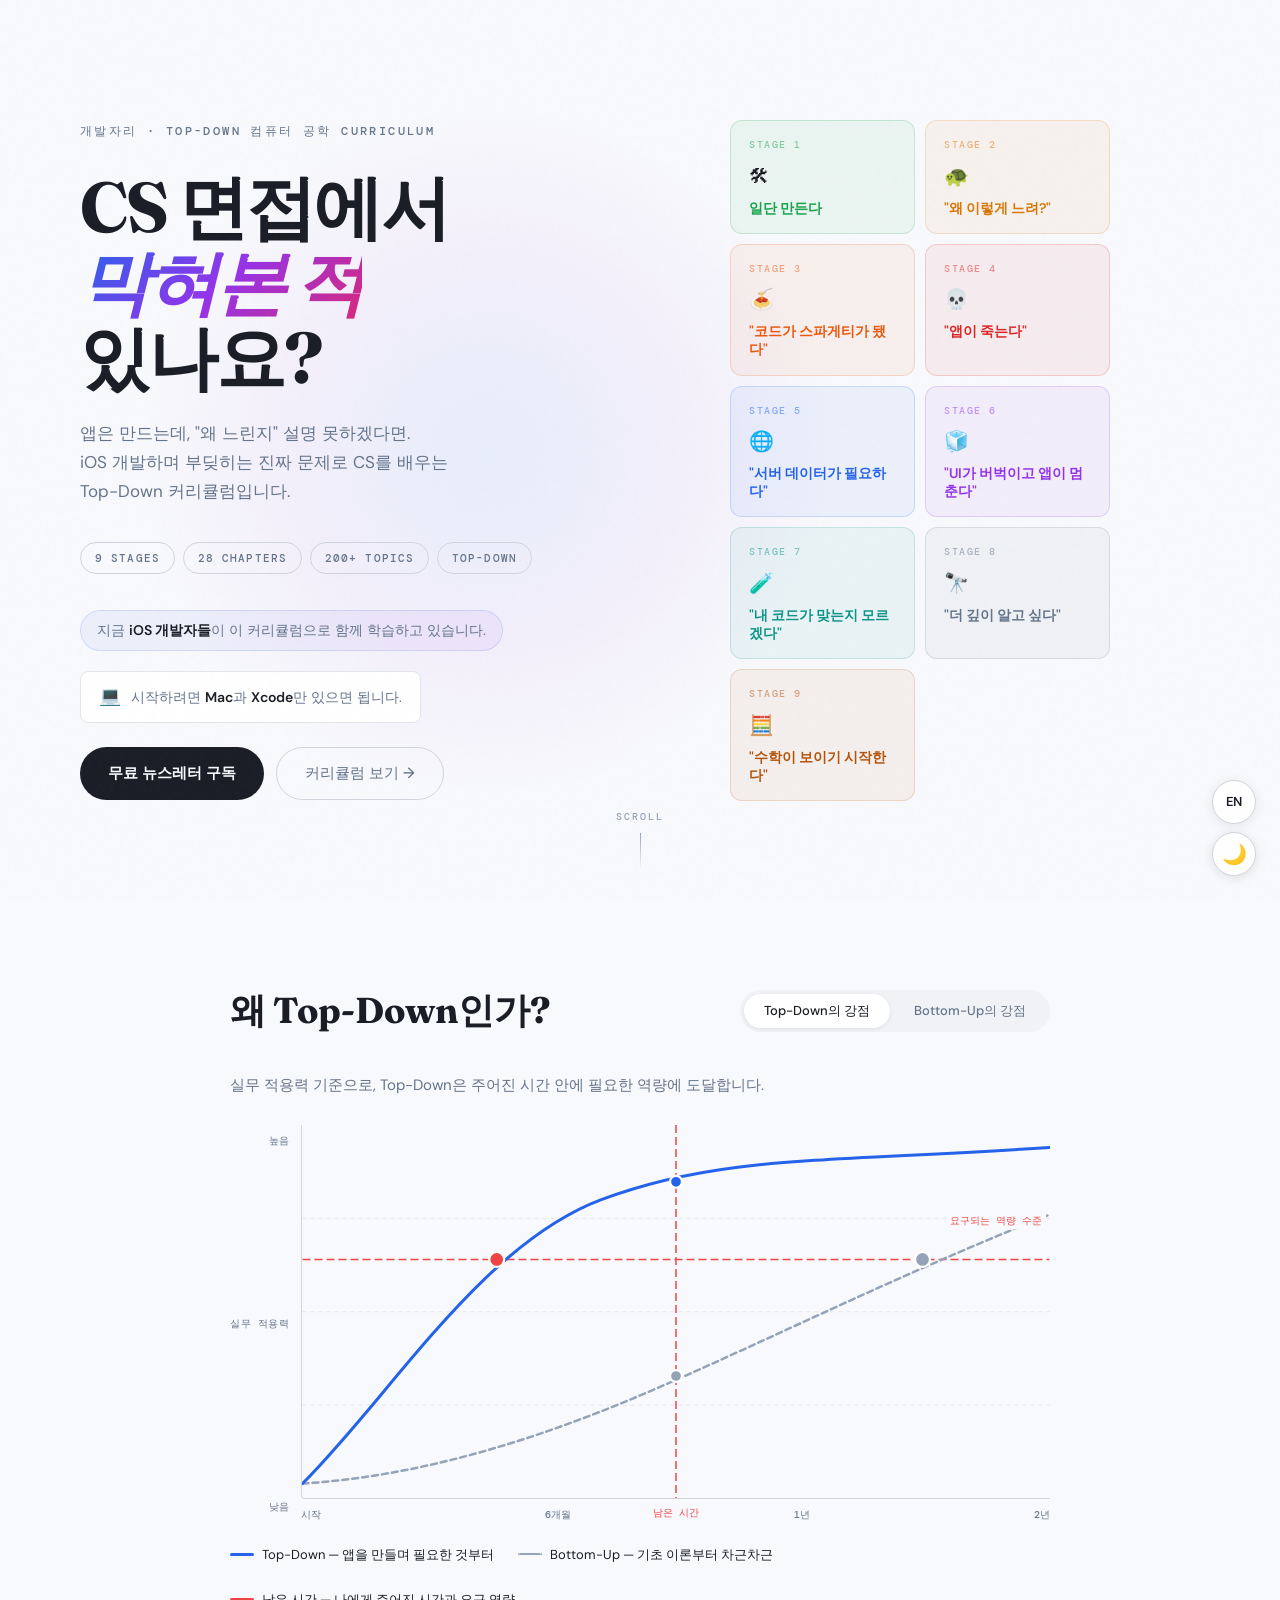
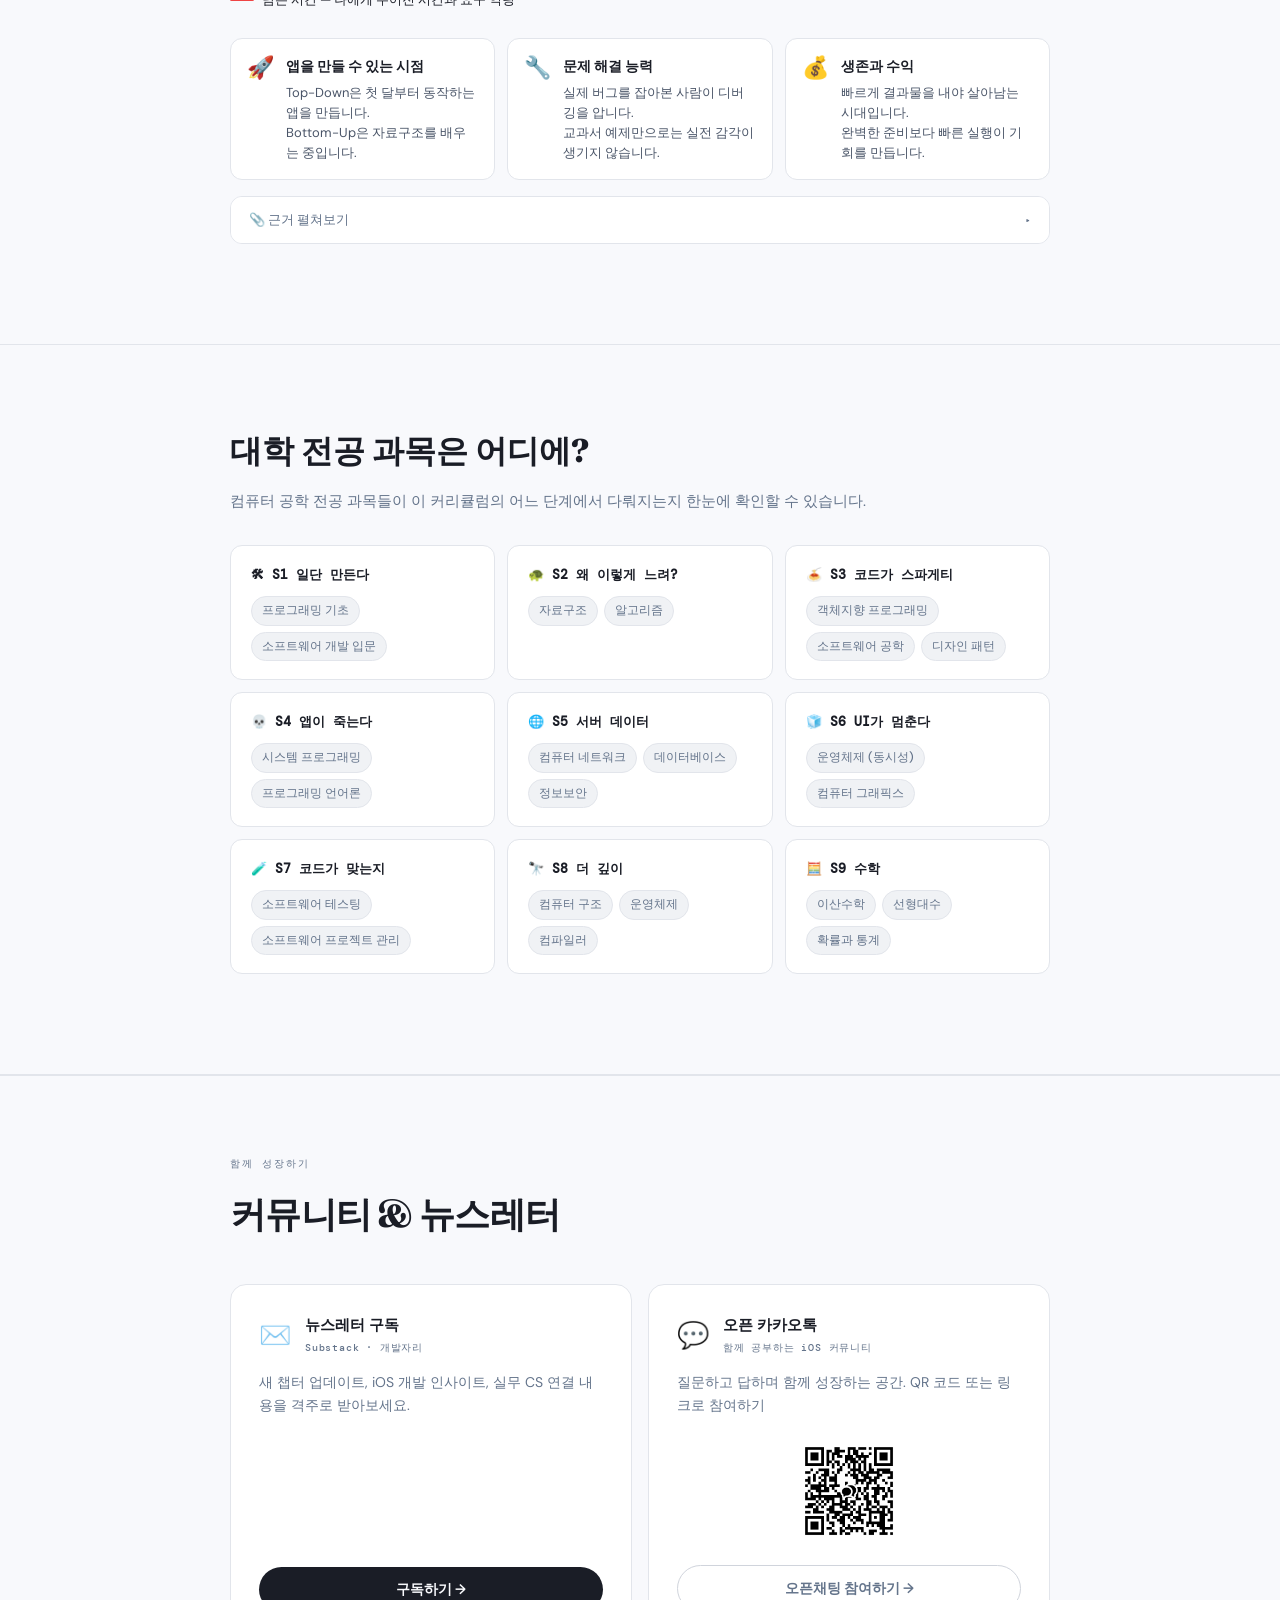
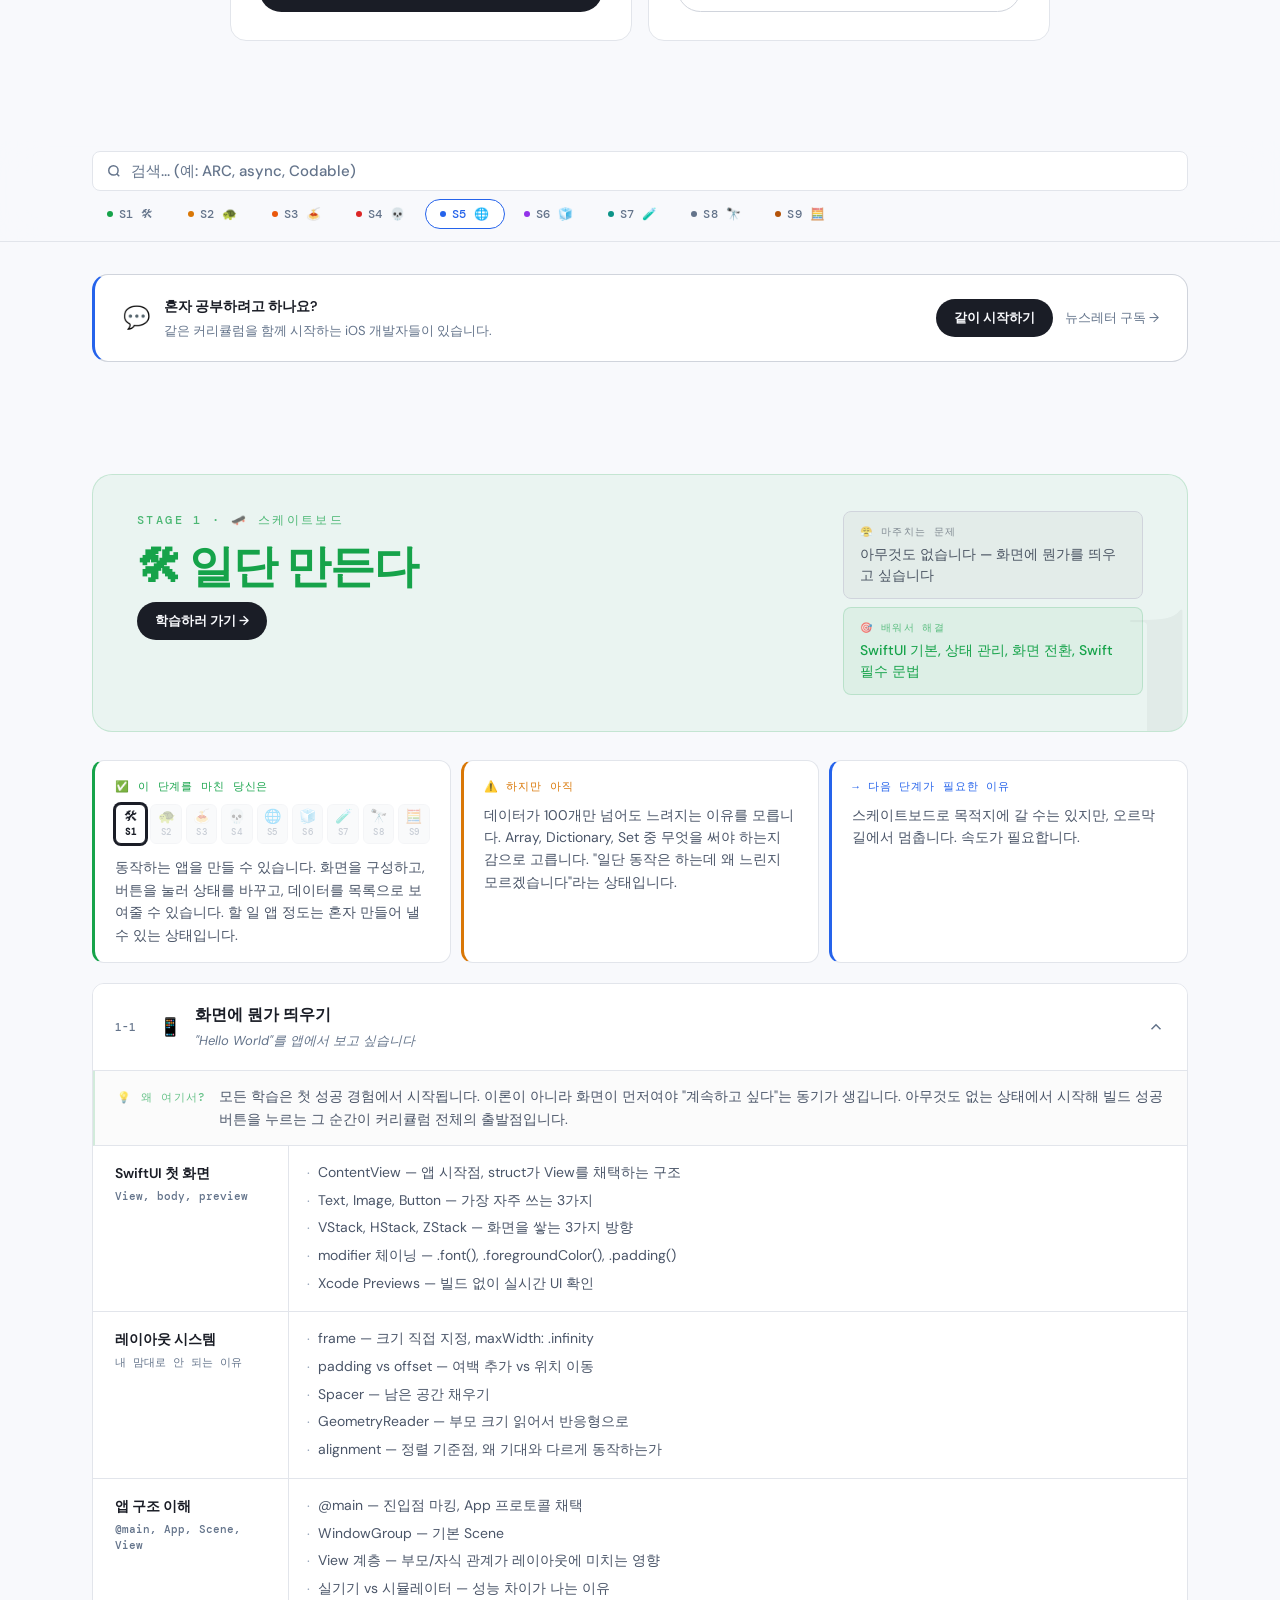
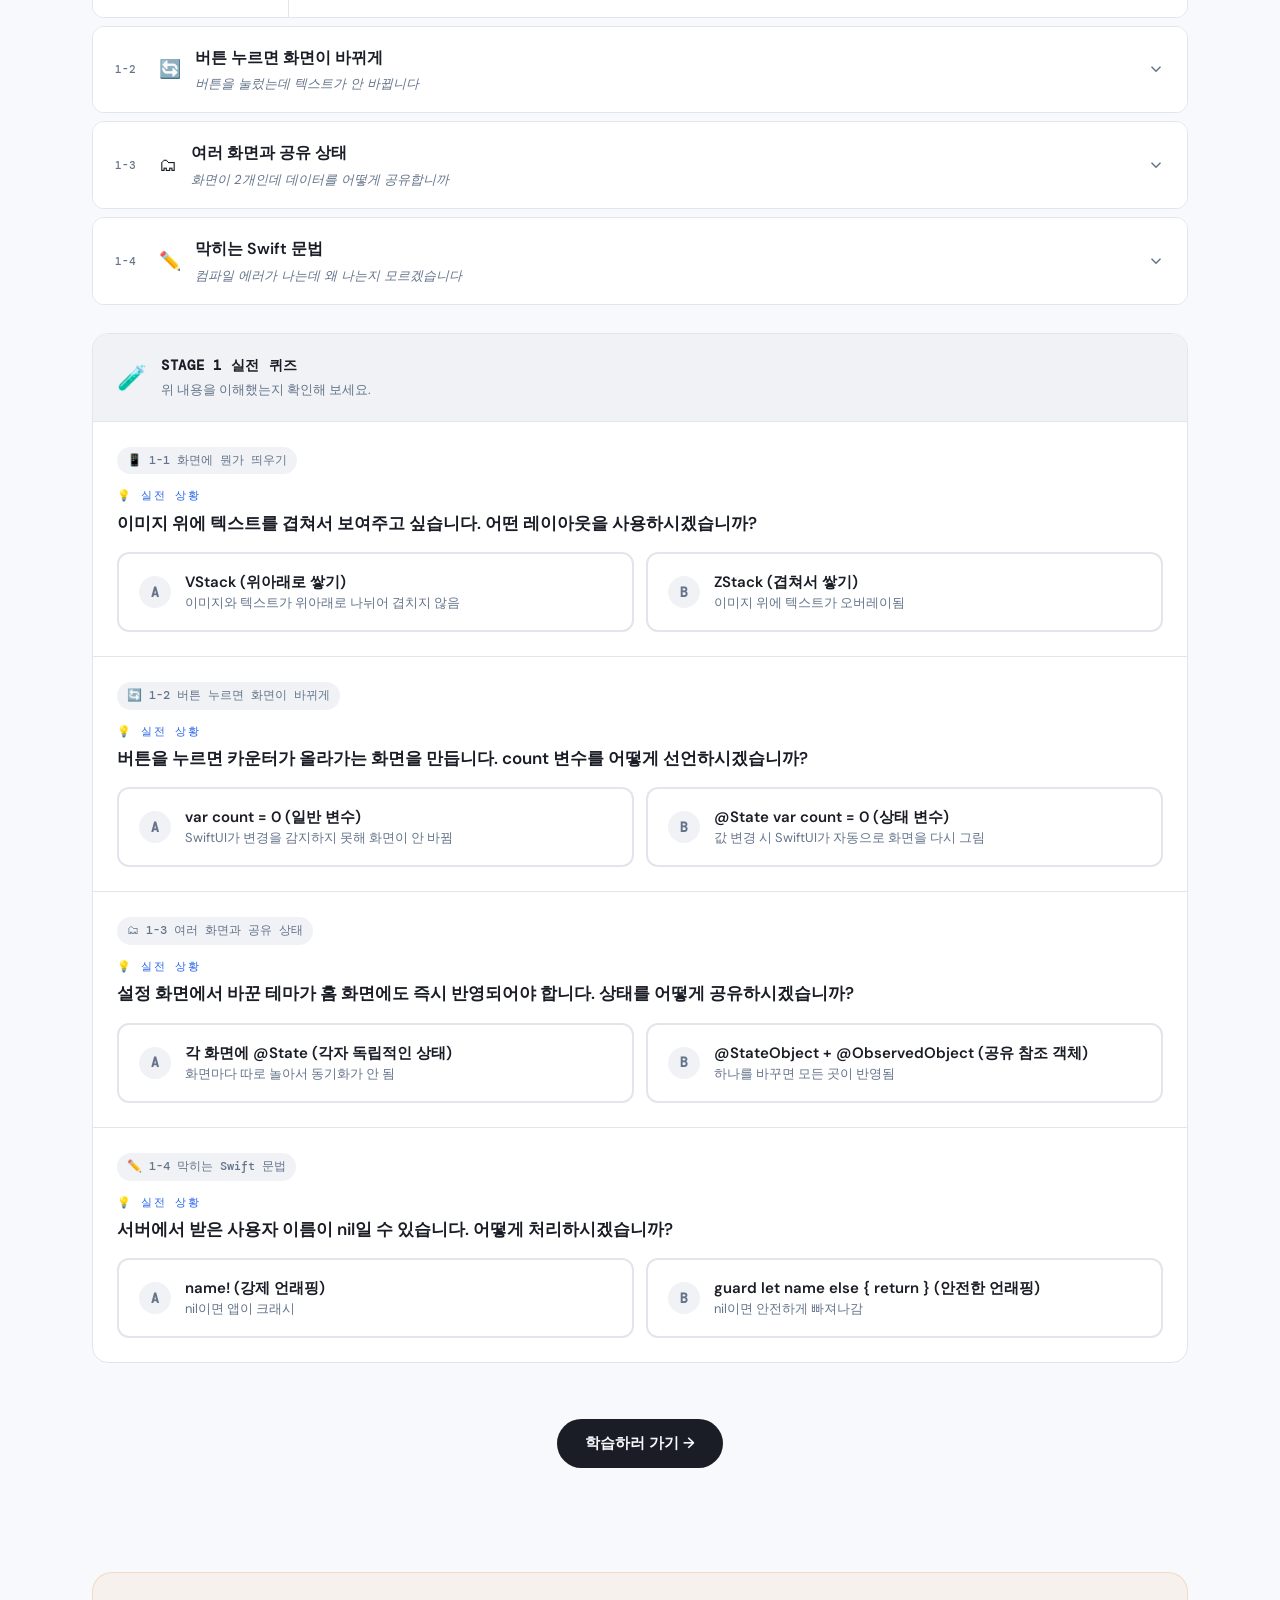
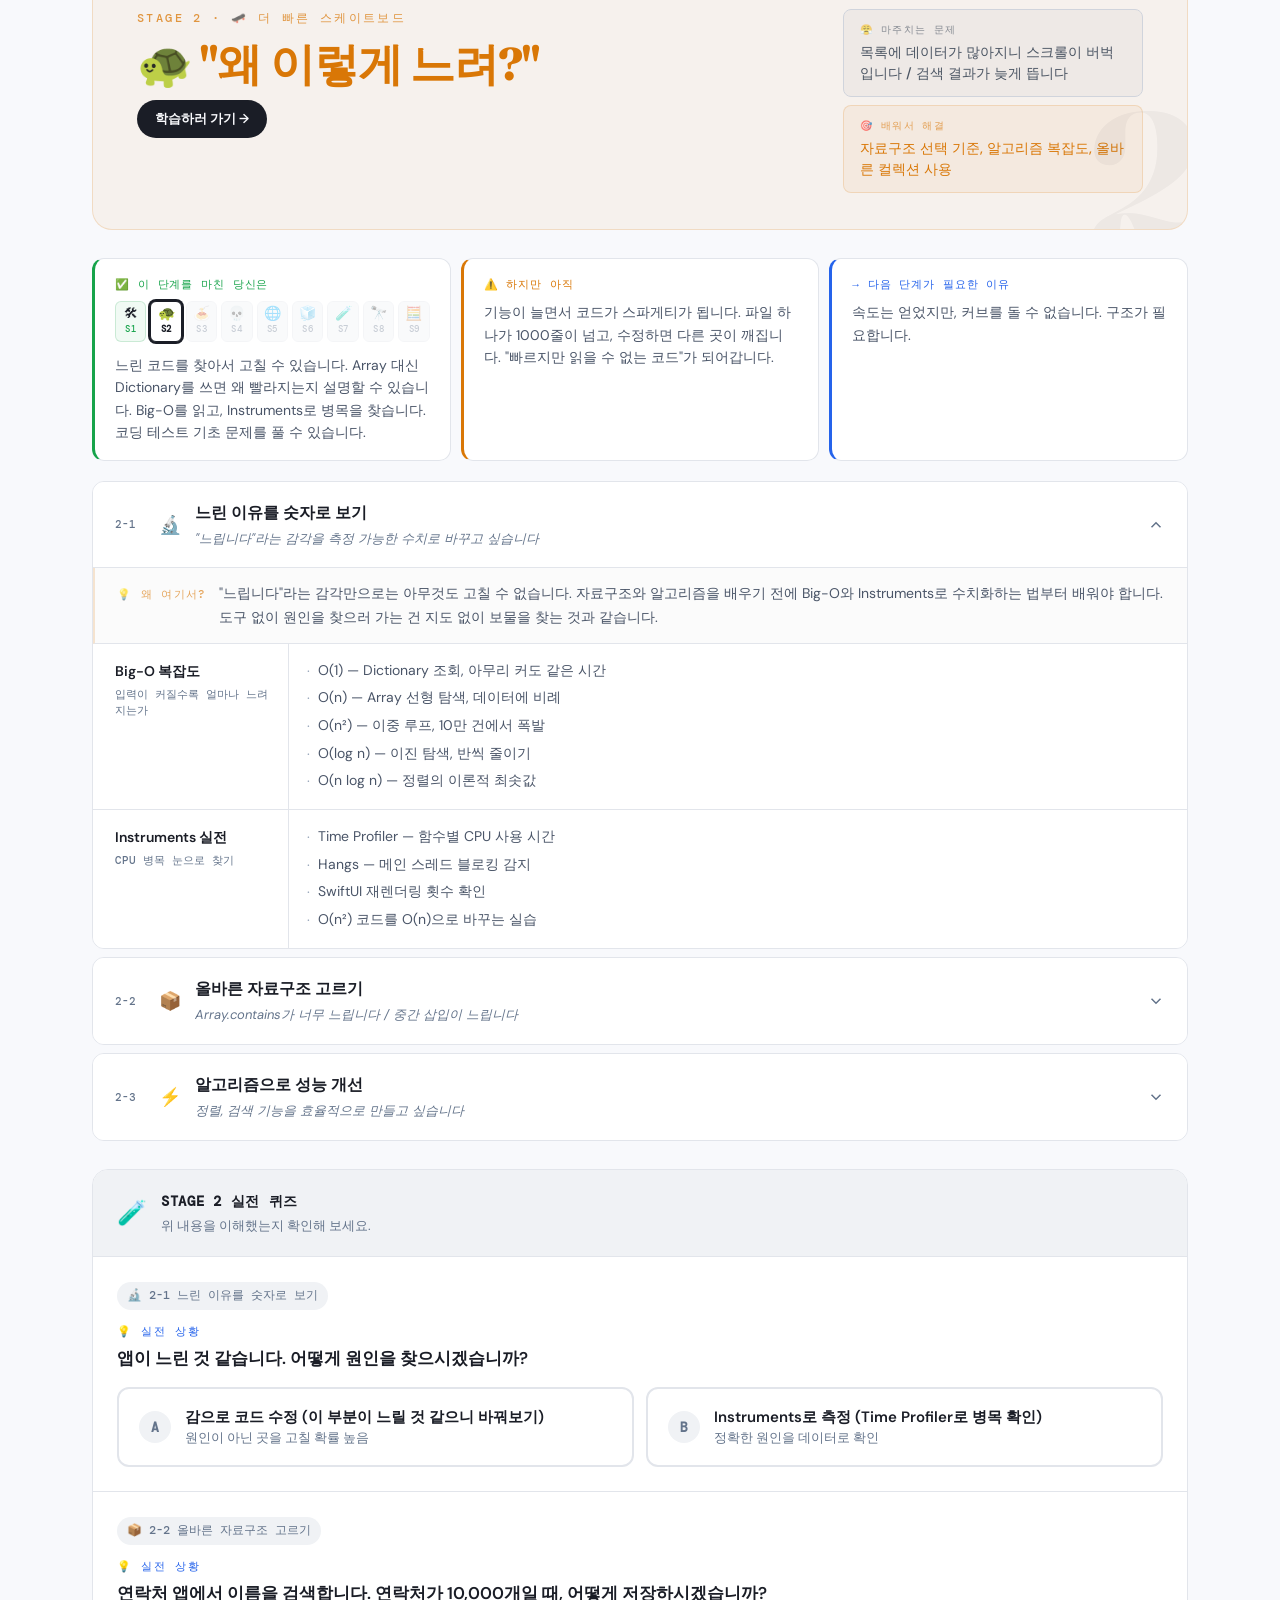
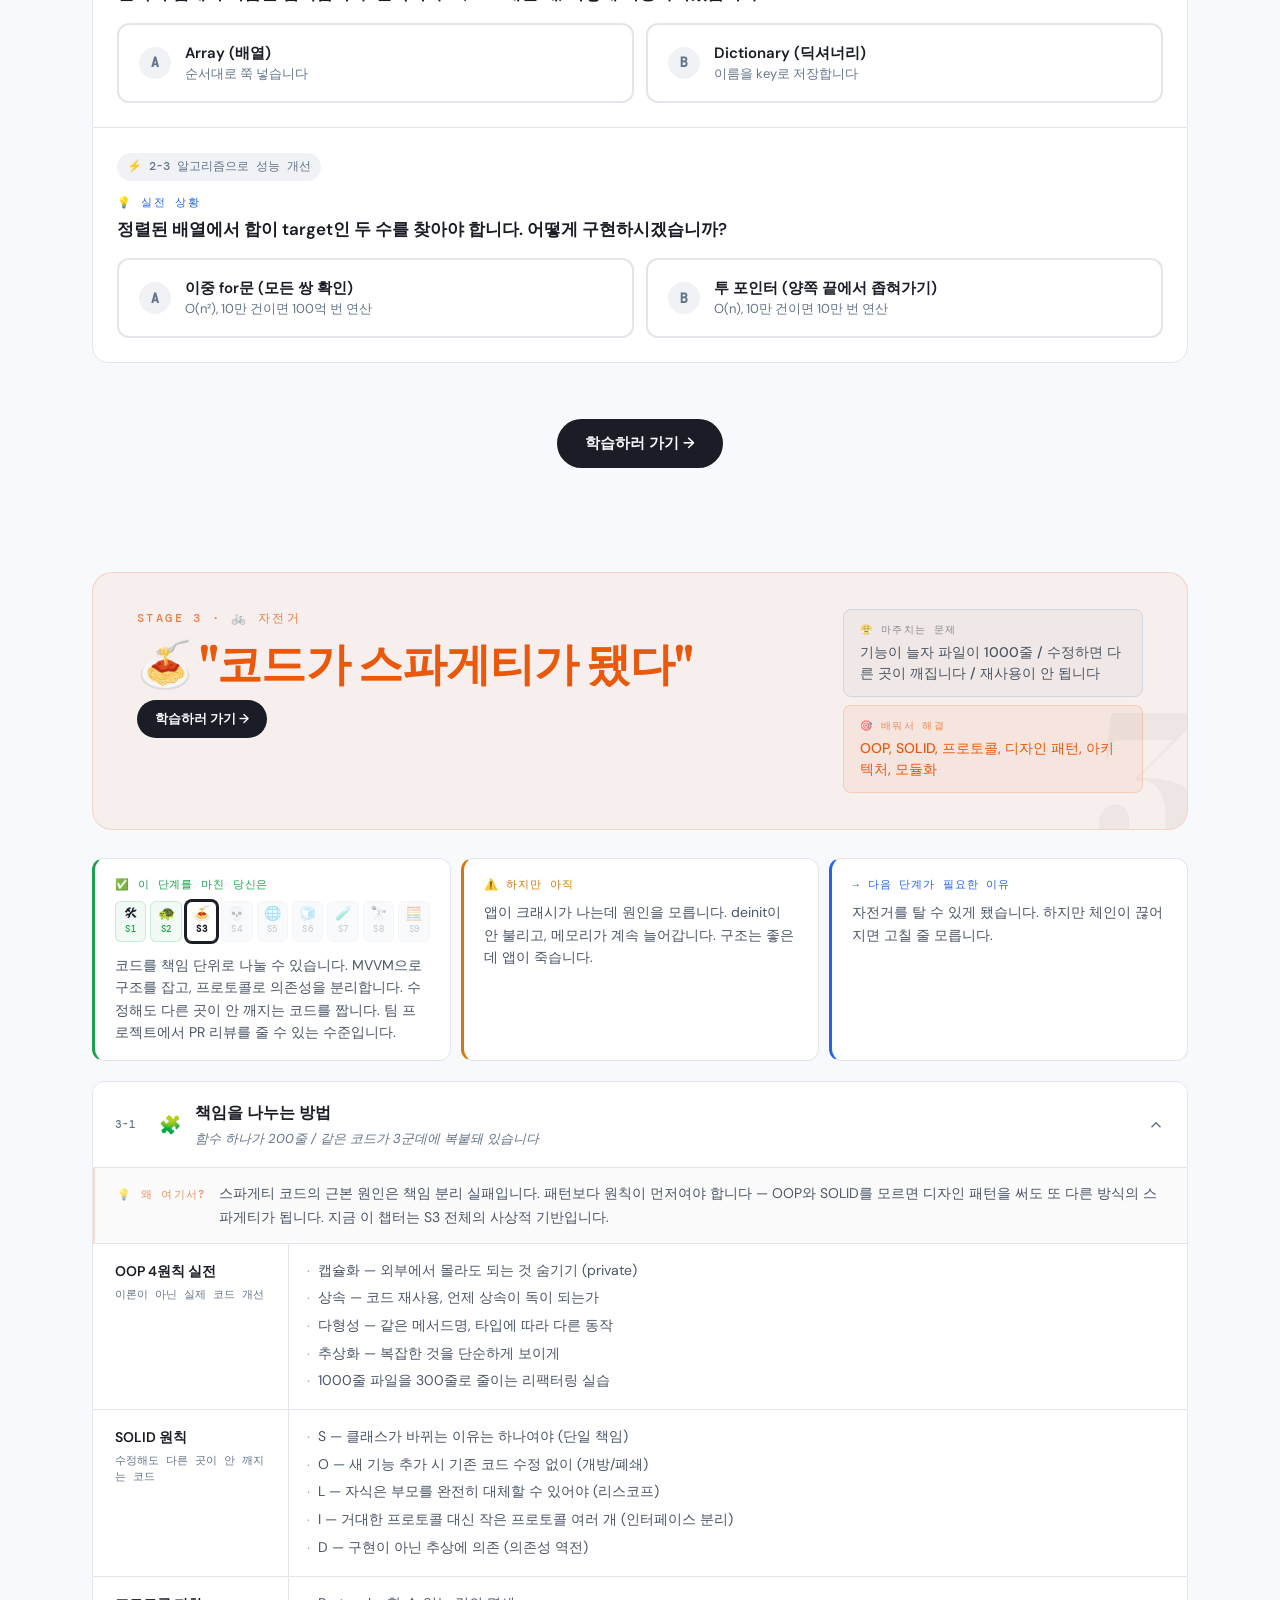
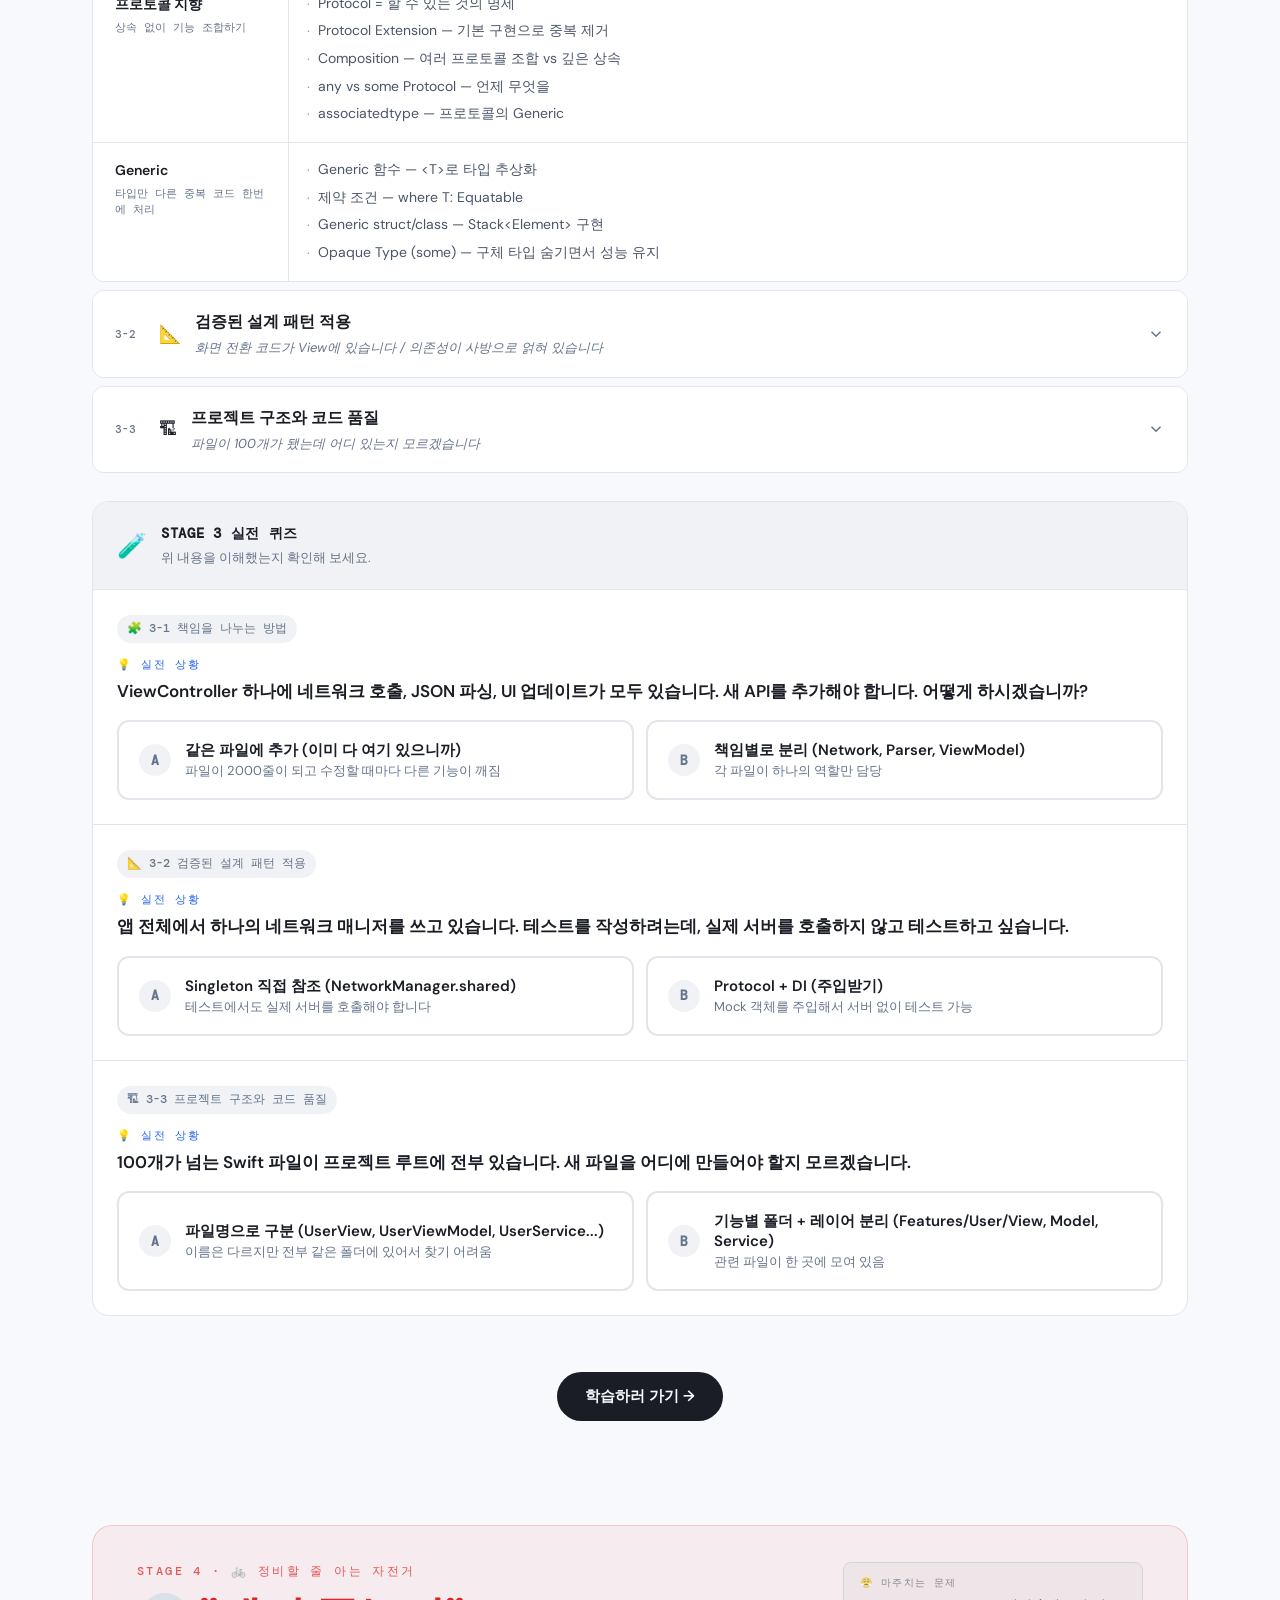
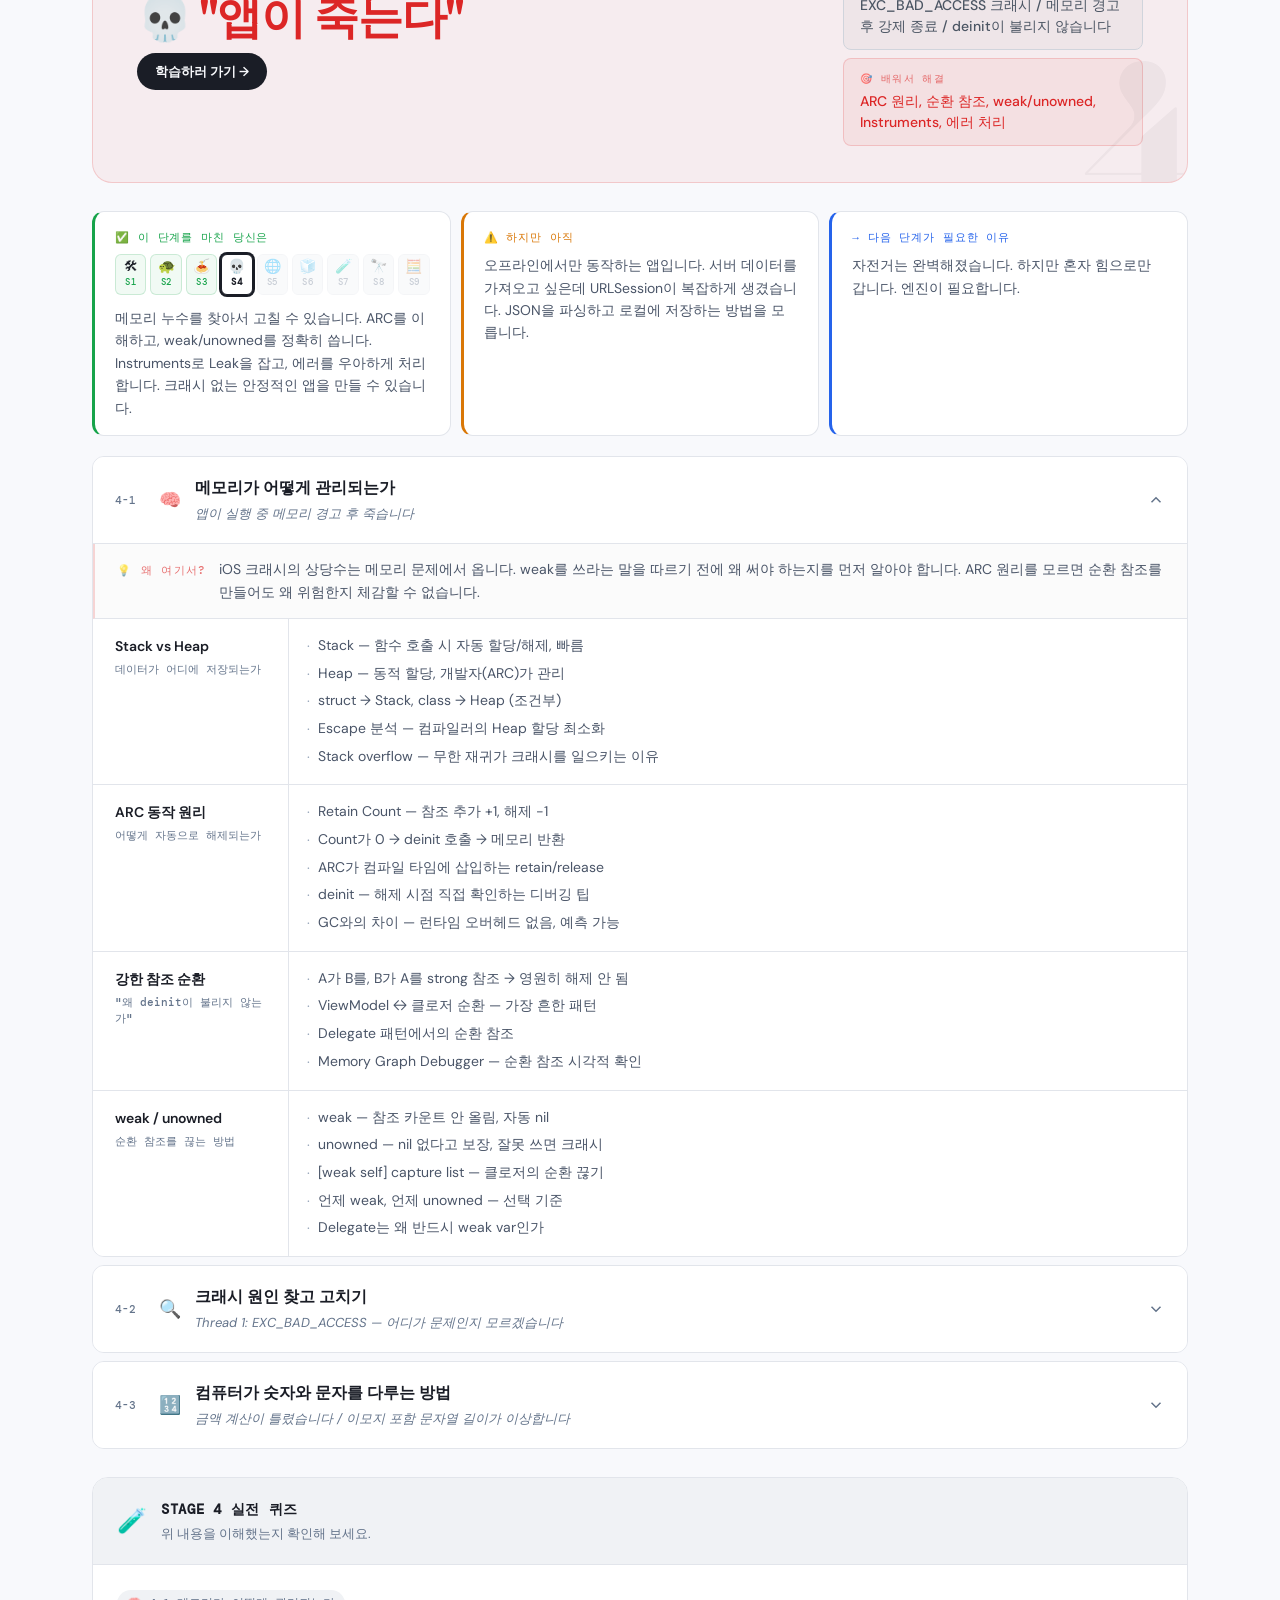
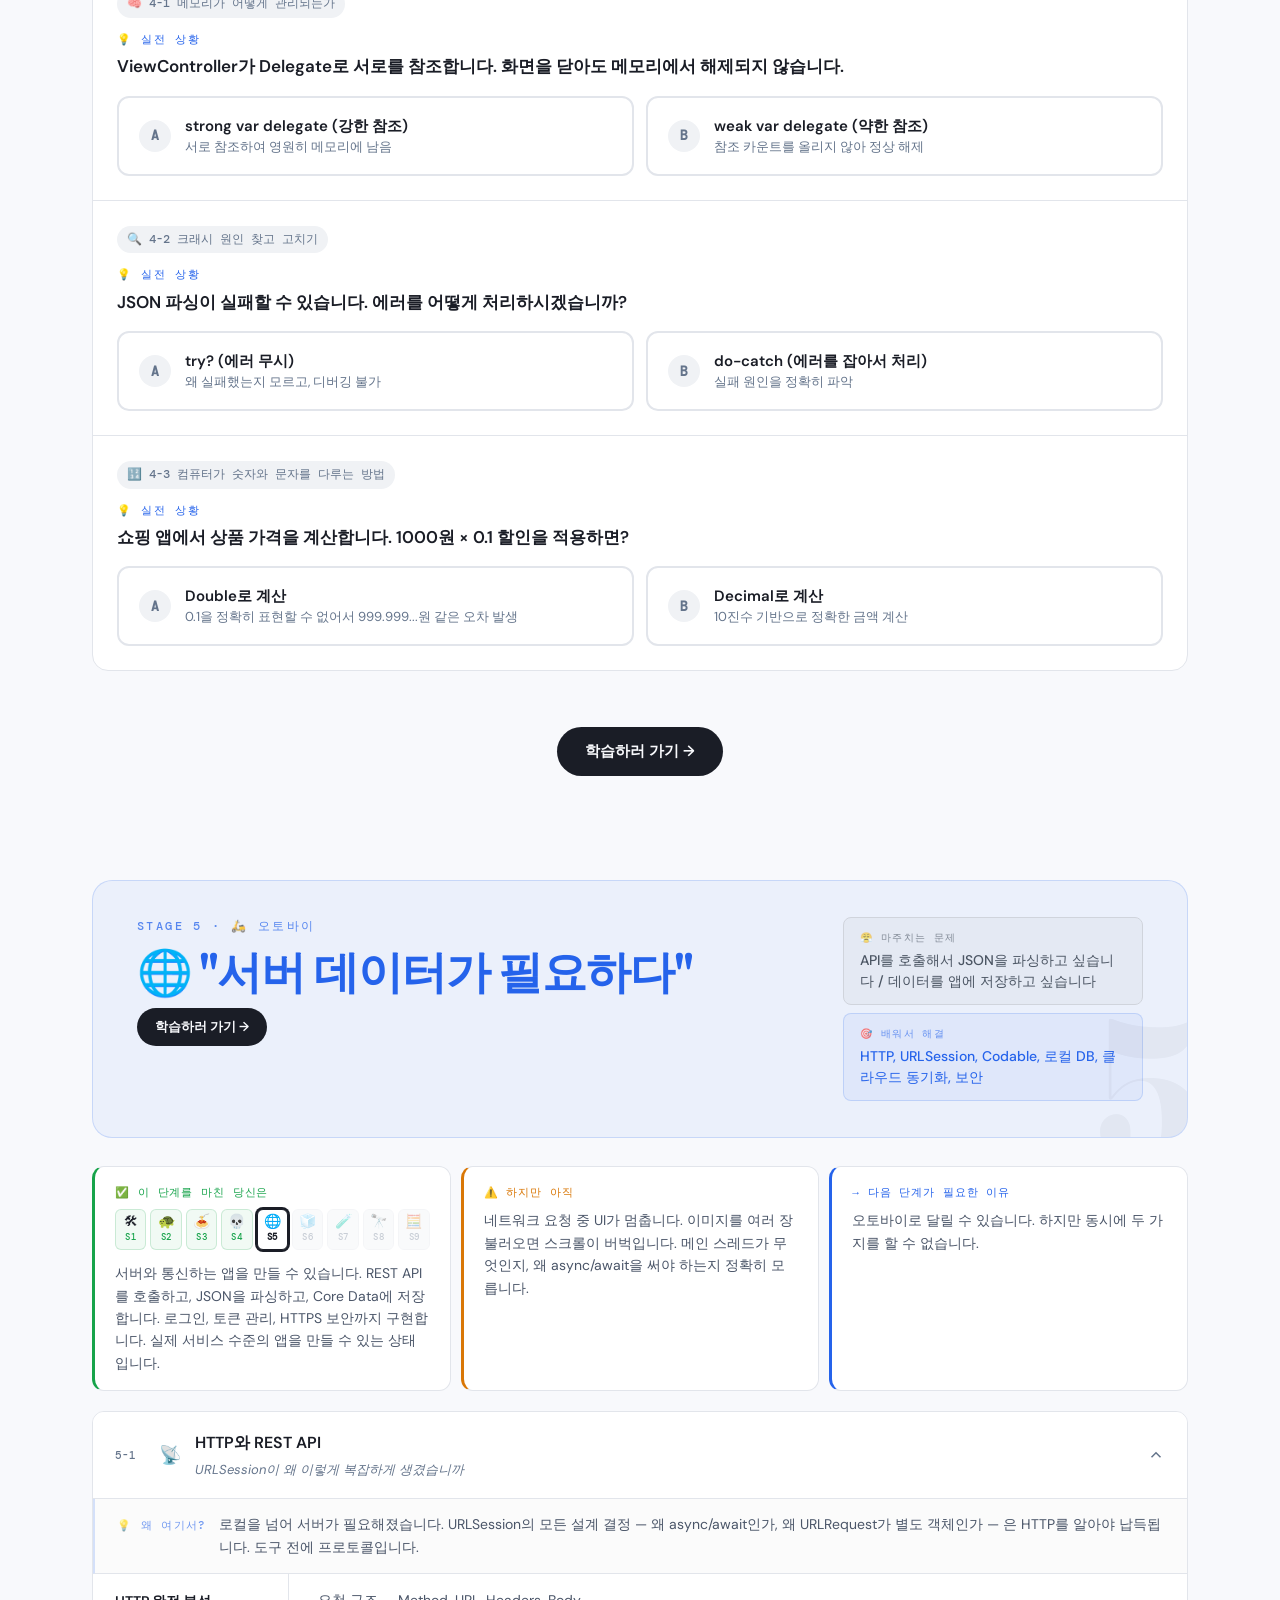
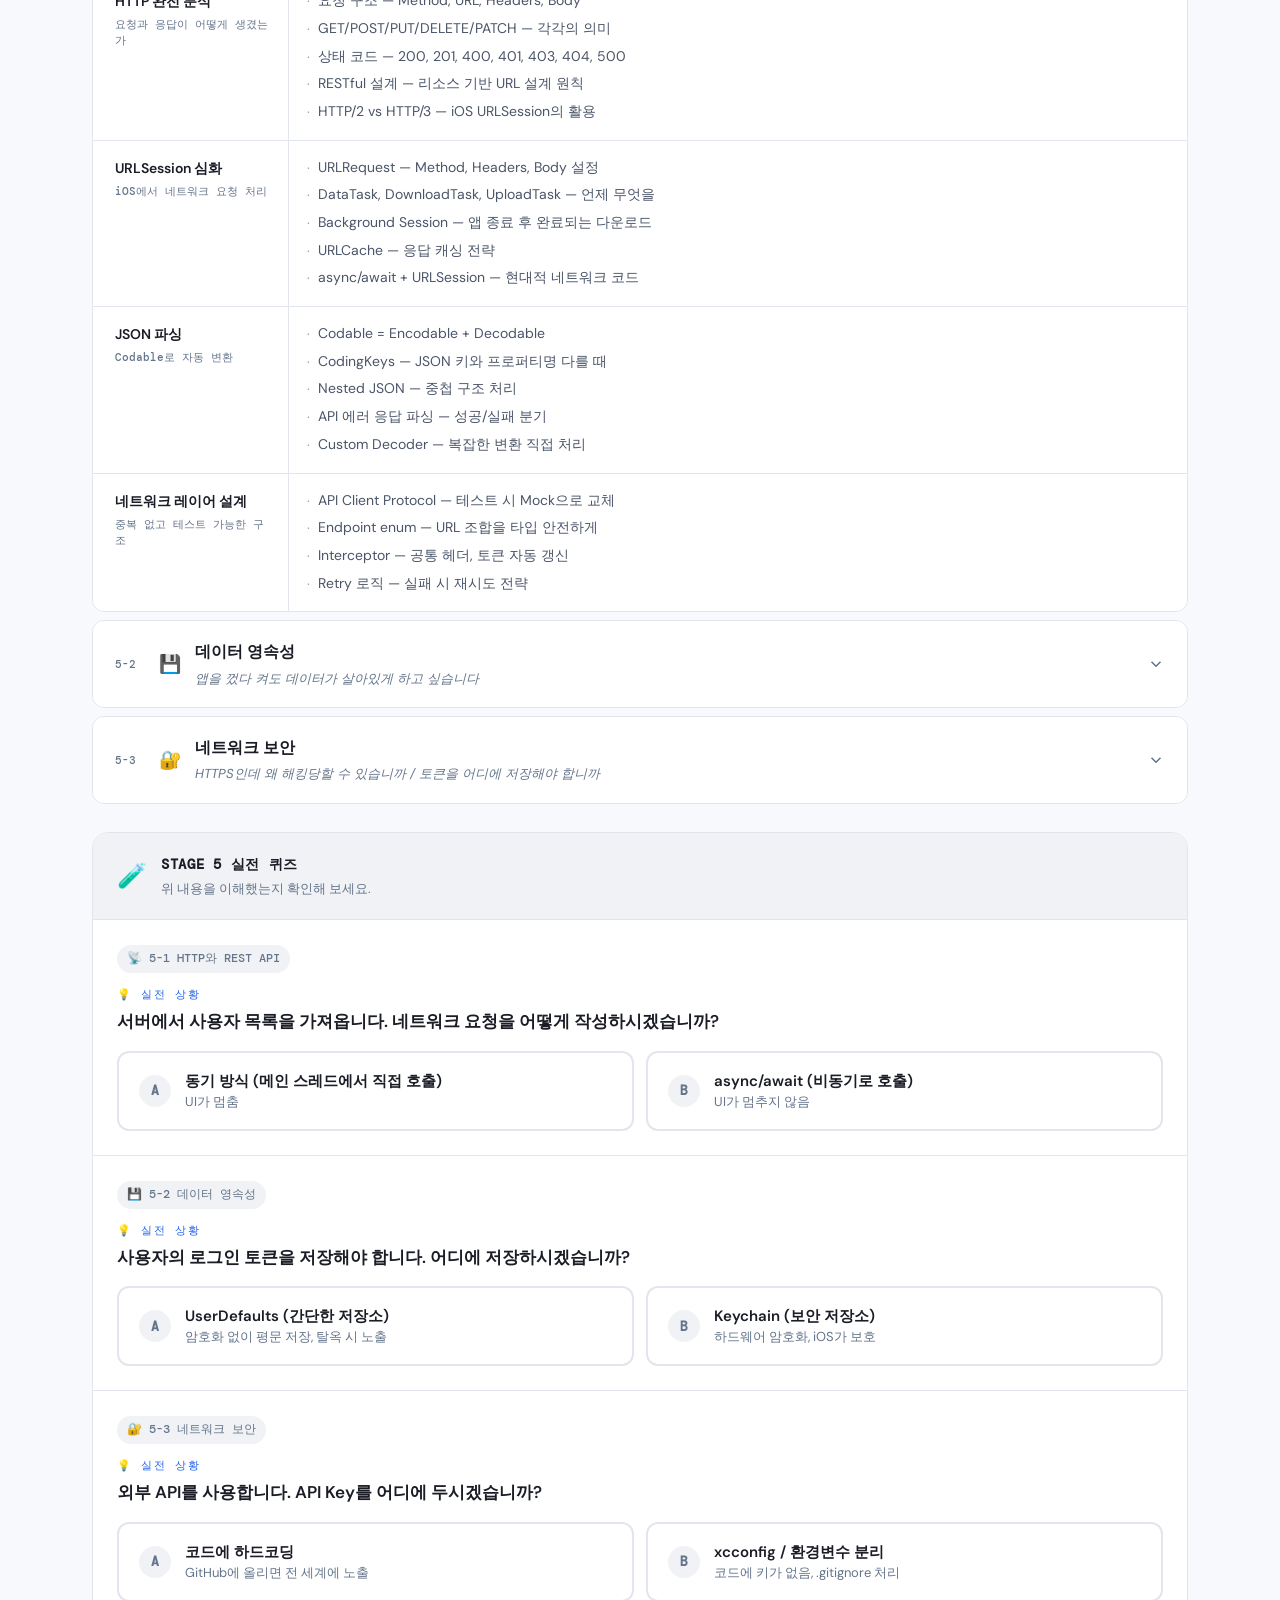
==== commit 2acc031e: "feat: Hero 메시지 고객 중심 전환 + CTA 구조 개선 + Social Proof 추가 - Hero 카피를 철학 중심 → 고객 Pain Point 중심으로 변경 ("CS " ====
--- a/index.html
+++ b/index.html
@@ -3,15 +3,15 @@
 <head>
 <meta charset="UTF-8">
 <meta name="viewport" content="width=device-width, initial-scale=1.0">
-<meta name="description" data-i18n-attr="content:metaDesc" content="앱을 만들다 마주치는 문제를 해결하며 컴퓨터 공학을 배우는 Top-Down 커리큘럼. 개발자리 Leeo의 iOS 개발자를 위한 컴퓨터 공학 로드맵.">
+<meta name="description" data-i18n-attr="content:metaDesc" content="CS 면접에서 막히셨나요? iOS 개발하며 부딪히는 진짜 문제로 컴퓨터 공학을 배우는 Top-Down 커리큘럼. 9단계 · 200+ 토픽.">
 <meta property="og:title" data-i18n-attr="content:ogTitle" content="앱 개발자를 위한 컴퓨터 공학 커리큘럼 — 개발자리">
-<meta property="og:description" data-i18n-attr="content:ogDesc" content="변화가 빠른 세상에서 바닥부터 쌓아올리는 건 너무 느립니다. 먼저 만들고, 부딪히고, 그때 필요한 지식을 깊이 파는 생존을 위한 Top-Down 어프로치입니다.">
+<meta property="og:description" data-i18n-attr="content:ogDesc" content="앱은 만드는데, CS 면접에서 막히셨나요? iOS 개발하며 부딪히는 진짜 문제로 컴퓨터 공학을 배우는 Top-Down 커리큘럼입니다.">
 <meta property="og:type" content="website">
 <meta property="og:url" content="https://m1zz.github.io/cs-curriculum-repo/">
 <meta property="og:locale" content="ko_KR">
 <meta property="og:image" content="https://m1zz.github.io/cs-curriculum-repo/assets/og-image.png">
-<meta property="og:image:width" content="1568">
-<meta property="og:image:height" content="686">
+<meta property="og:image:width" content="1200">
+<meta property="og:image:height" content="512">
 <meta name="twitter:card" content="summary_large_image">
 <link rel="canonical" href="https://m1zz.github.io/cs-curriculum-repo/">
 <title data-i18n="pageTitle">앱 개발자를 위한 컴퓨터 공학 커리큘럼 — 개발자리</title>
@@ -42,21 +42,24 @@
   <div class="hero-glow"></div>
   <div class="hero-content">
     <p class="hero-label" data-i18n="heroLabel">개발자리 · Top-Down 컴퓨터 공학 Curriculum</p>
-    <h1 class="hero-title" data-i18n-html="heroTitle">앱 개발자를 위한<br><em>컴퓨터 공학</em><br>지식</h1>
-    <p class="hero-sub" data-i18n-html="heroSub">변화가 빠른 세상에서 바닥부터 쌓아올리는 건 너무 느립니다.<br>먼저 만들고, 부딪히고, 그때 필요한 지식을 깊이 파는<br>생존을 위한 Top-Down 어프로치입니다.</p>
+    <h1 class="hero-title" data-i18n-html="heroTitle">CS 면접에서<br><em>막혀본 적</em><br>있나요?</h1>
+    <p class="hero-sub" data-i18n-html="heroSub">앱은 만드는데, "왜 느린지" 설명 못하겠다면.<br>iOS 개발하며 부딪히는 진짜 문제로 CS를 배우는<br>Top-Down 커리큘럼입니다.</p>
     <div class="hero-meta">
       <span class="meta-pill">9 STAGES</span>
       <span class="meta-pill">28 CHAPTERS</span>
       <span class="meta-pill">200+ TOPICS</span>
       <span class="meta-pill">TOP-DOWN</span>
     </div>
+    <div class="hero-social-proof" data-i18n-html="heroSocialProof">
+      지금 <strong>iOS 개발자들</strong>이 이 커리큘럼으로 함께 학습하고 있습니다.
+    </div>
     <div class="hero-req">
       <span class="req-icon">💻</span>
       <span class="req-text" data-i18n-html="heroReq">시작하려면 <strong>Mac</strong>과 <strong>Xcode</strong>만 있으면 됩니다.</span>
     </div>
     <div class="hero-actions">
-      <a href="#s1" class="btn-primary" data-i18n="btnCurriculum">커리큘럼 보기</a>
-      <a href="#cs-map" class="btn-ghost" data-i18n="btnCsMap">전공 과목 매칭 보기 →</a>
+      <a href="https://leeo25.substack.com/" target="_blank" rel="noopener" class="btn-primary" data-i18n="btnNewsletter">무료 뉴스레터 구독</a>
+      <a href="#s1" class="btn-ghost" data-i18n="btnCurriculum">커리큘럼 보기 →</a>
     </div>
   </div>
   <div class="hero-flow">
--- a/assets/style.css
+++ b/assets/style.css
@@ -194,6 +194,20 @@
   font-weight: 600;
   color: var(--text);
 }
+
+.hero-social-proof {
+  font-size: 14px;
+  color: var(--muted);
+  margin-bottom: 20px;
+  padding: 8px 16px;
+  background: linear-gradient(135deg, rgba(37,99,235,.06), rgba(147,51,234,.06));
+  border: 1px solid rgba(37,99,235,.15);
+  border-radius: 100px;
+  width: fit-content;
+  opacity: 0;
+  animation: fadeUp .6s ease .65s forwards;
+}
+.hero-social-proof strong { color: var(--text); font-weight: 600; }
 
 .hero-actions {
   display: flex;
@@ -1840,6 +1854,7 @@
   }
   .hero-sub { max-width: 100%; }
   .hero-meta { justify-content: center; }
+  .hero-social-proof { margin-left: auto; margin-right: auto; text-align: center; }
   .hero-actions { justify-content: center; }
   .hero-flow { display: none; }
   .sticky-inner { padding: 10px 20px; }
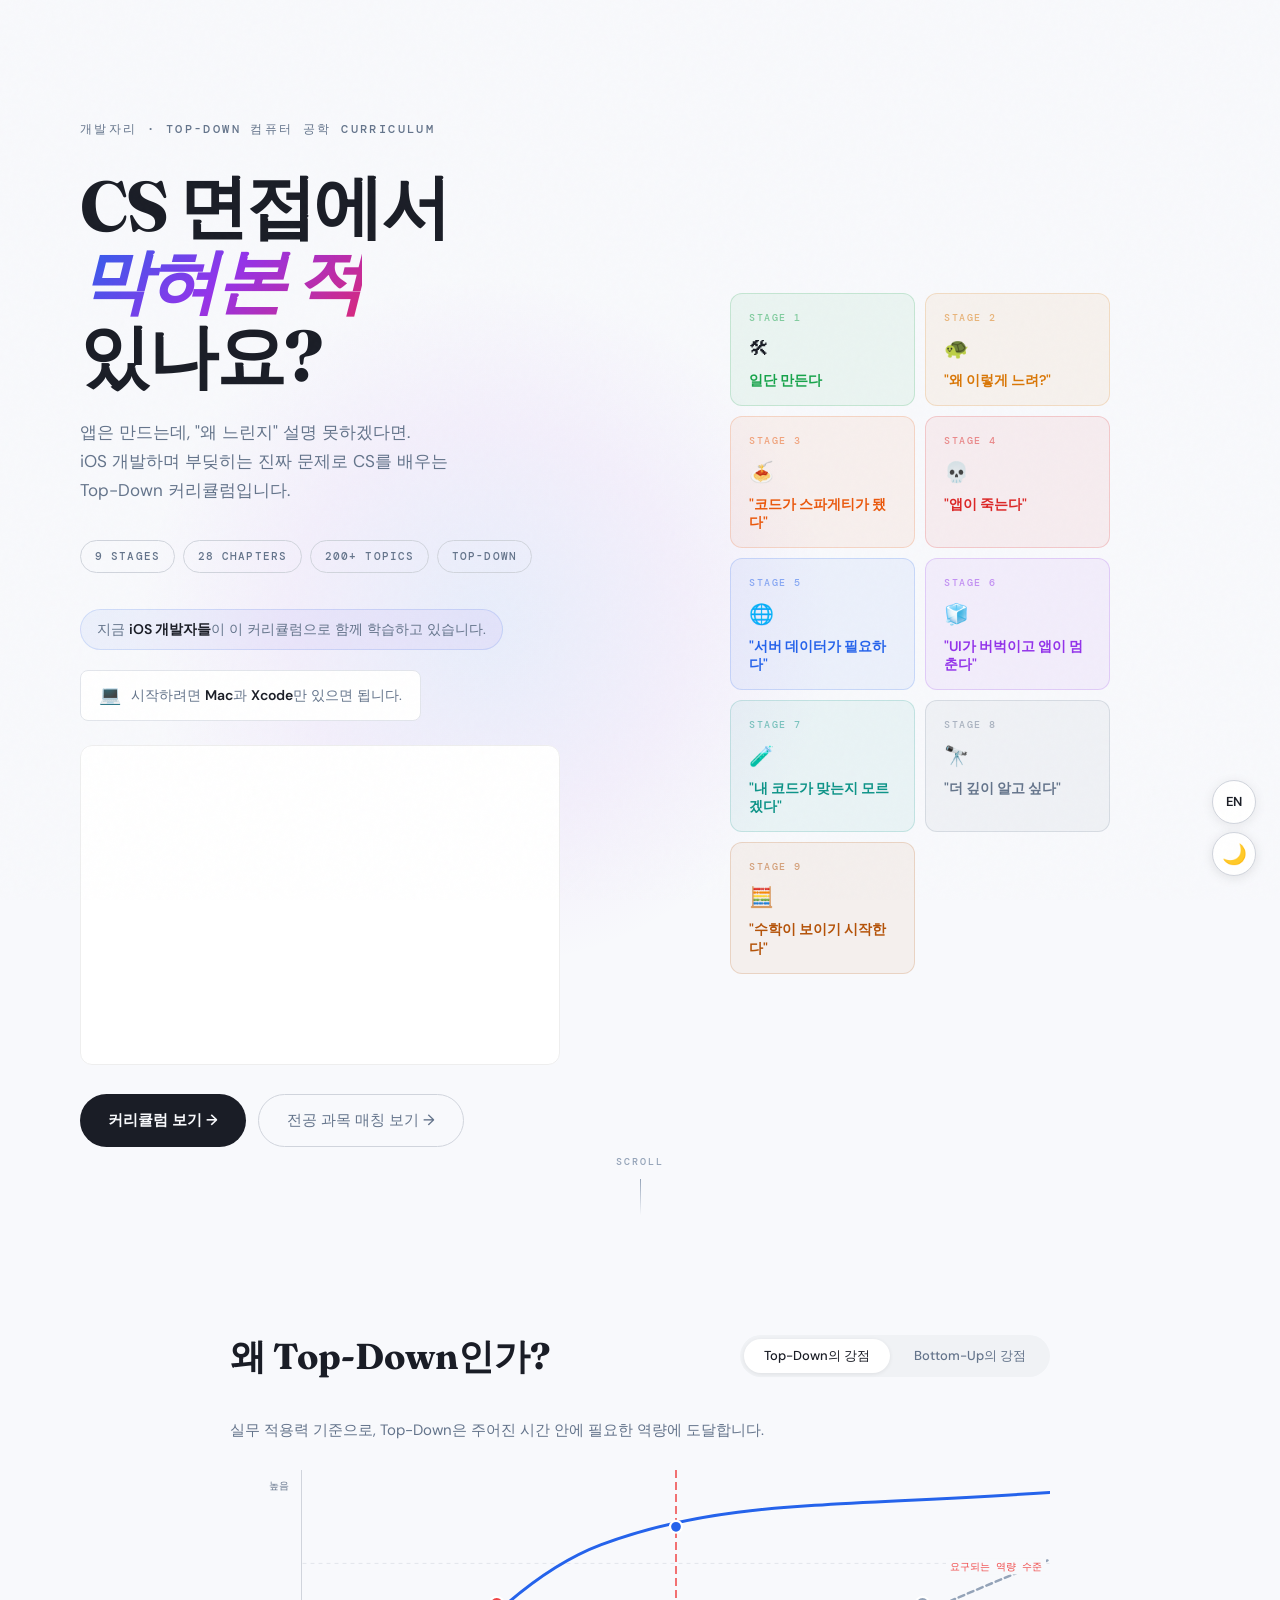
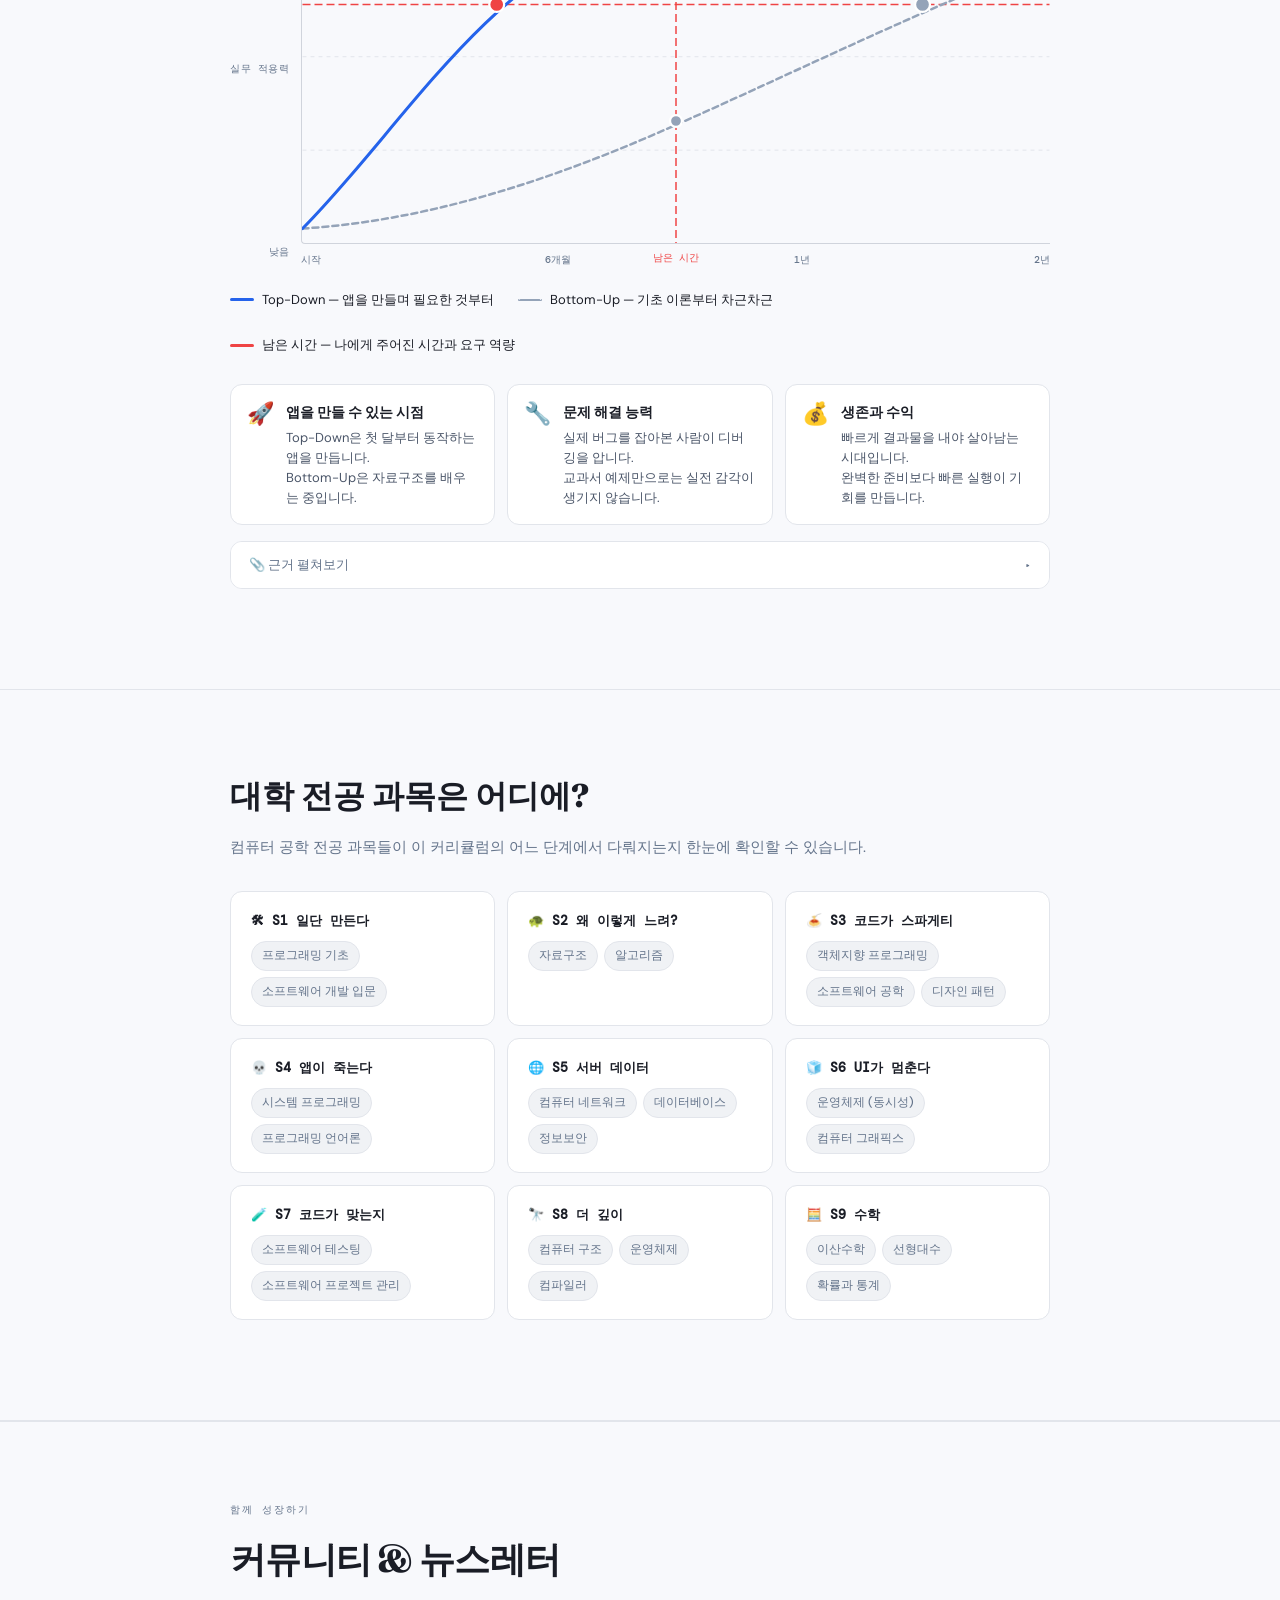
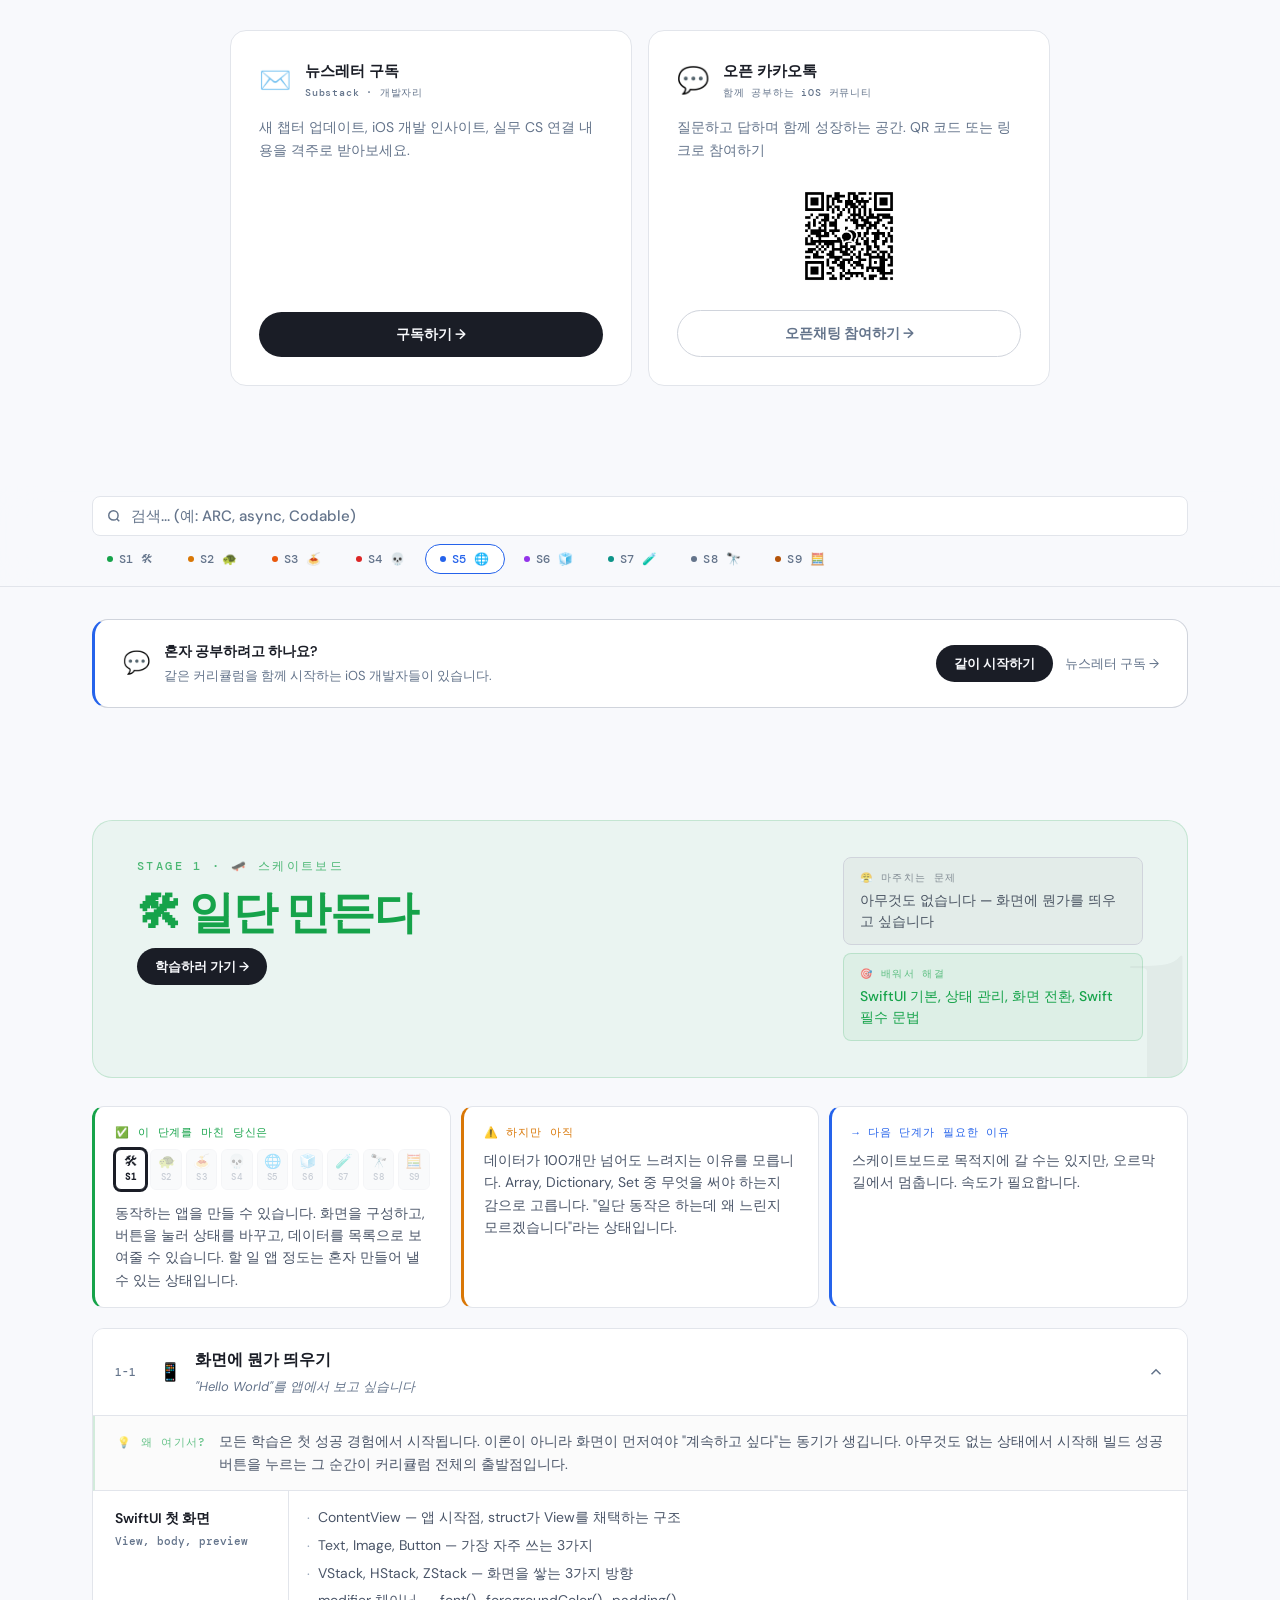
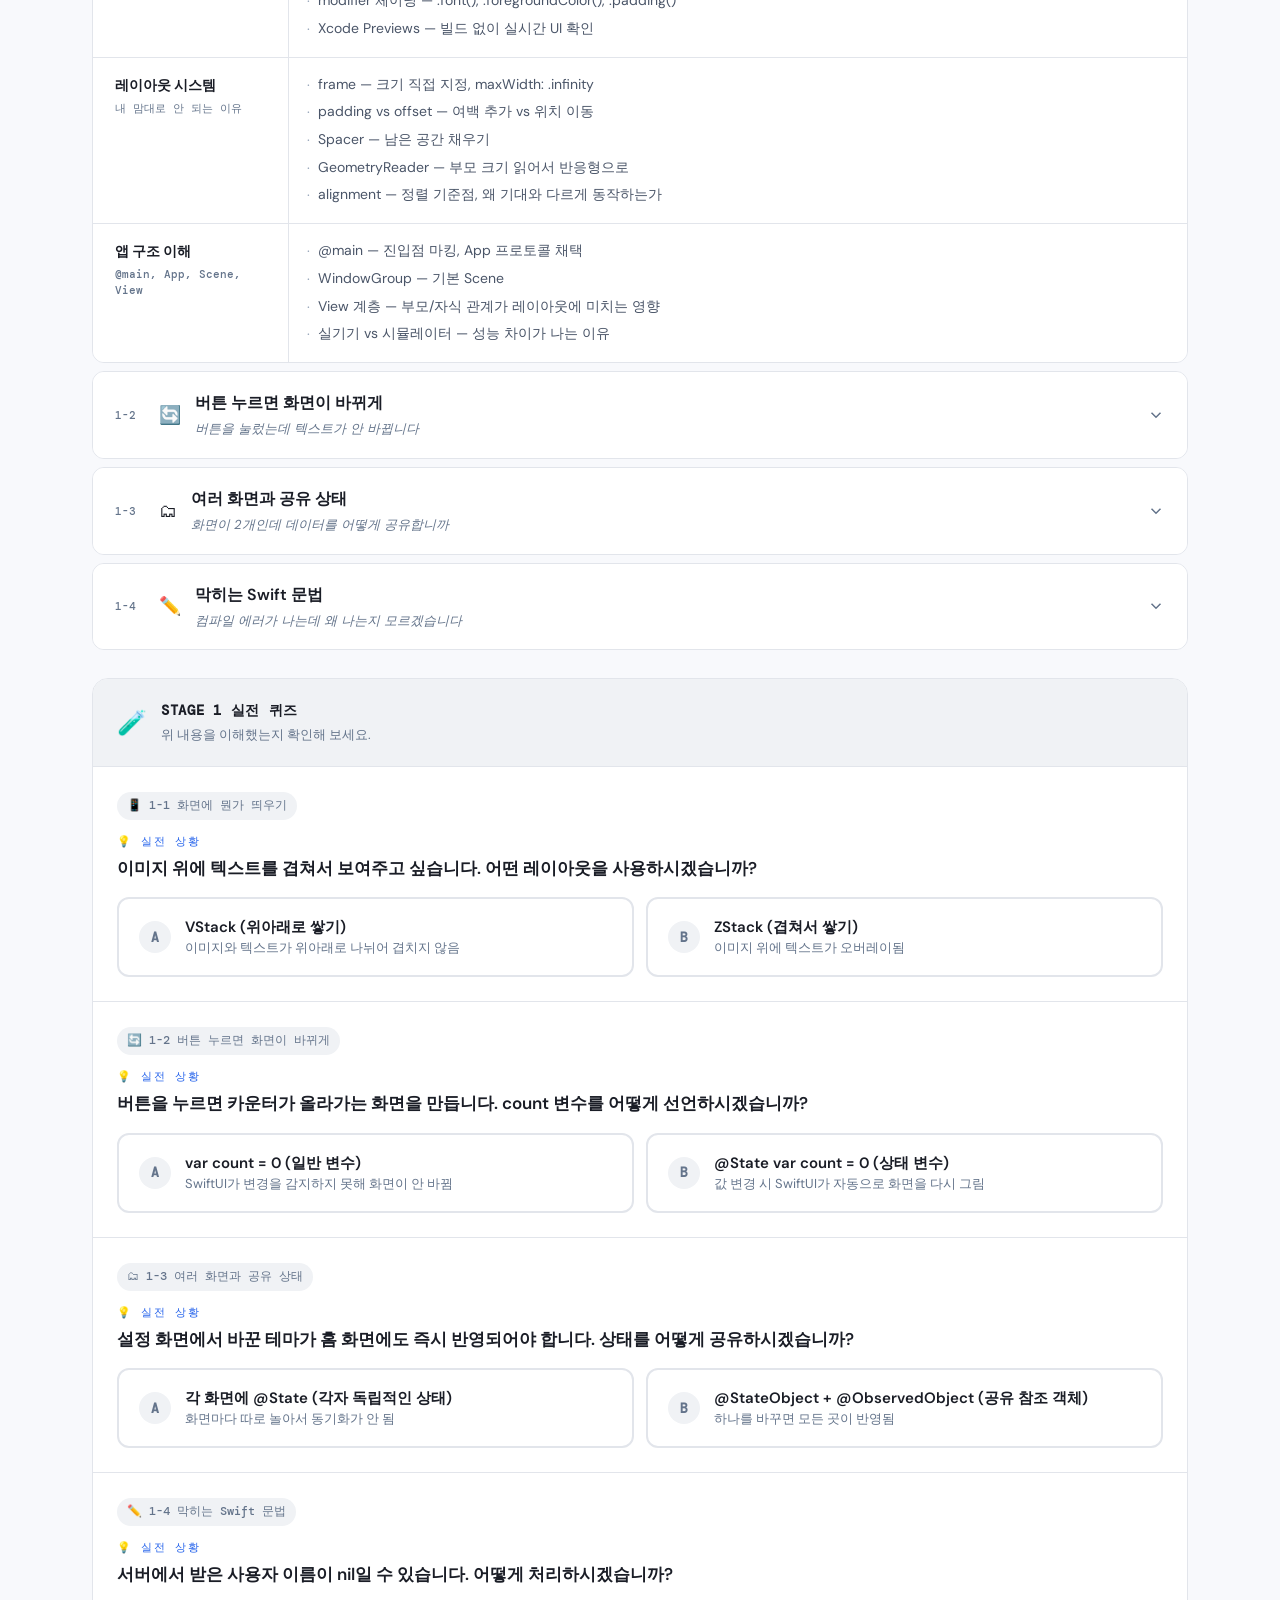
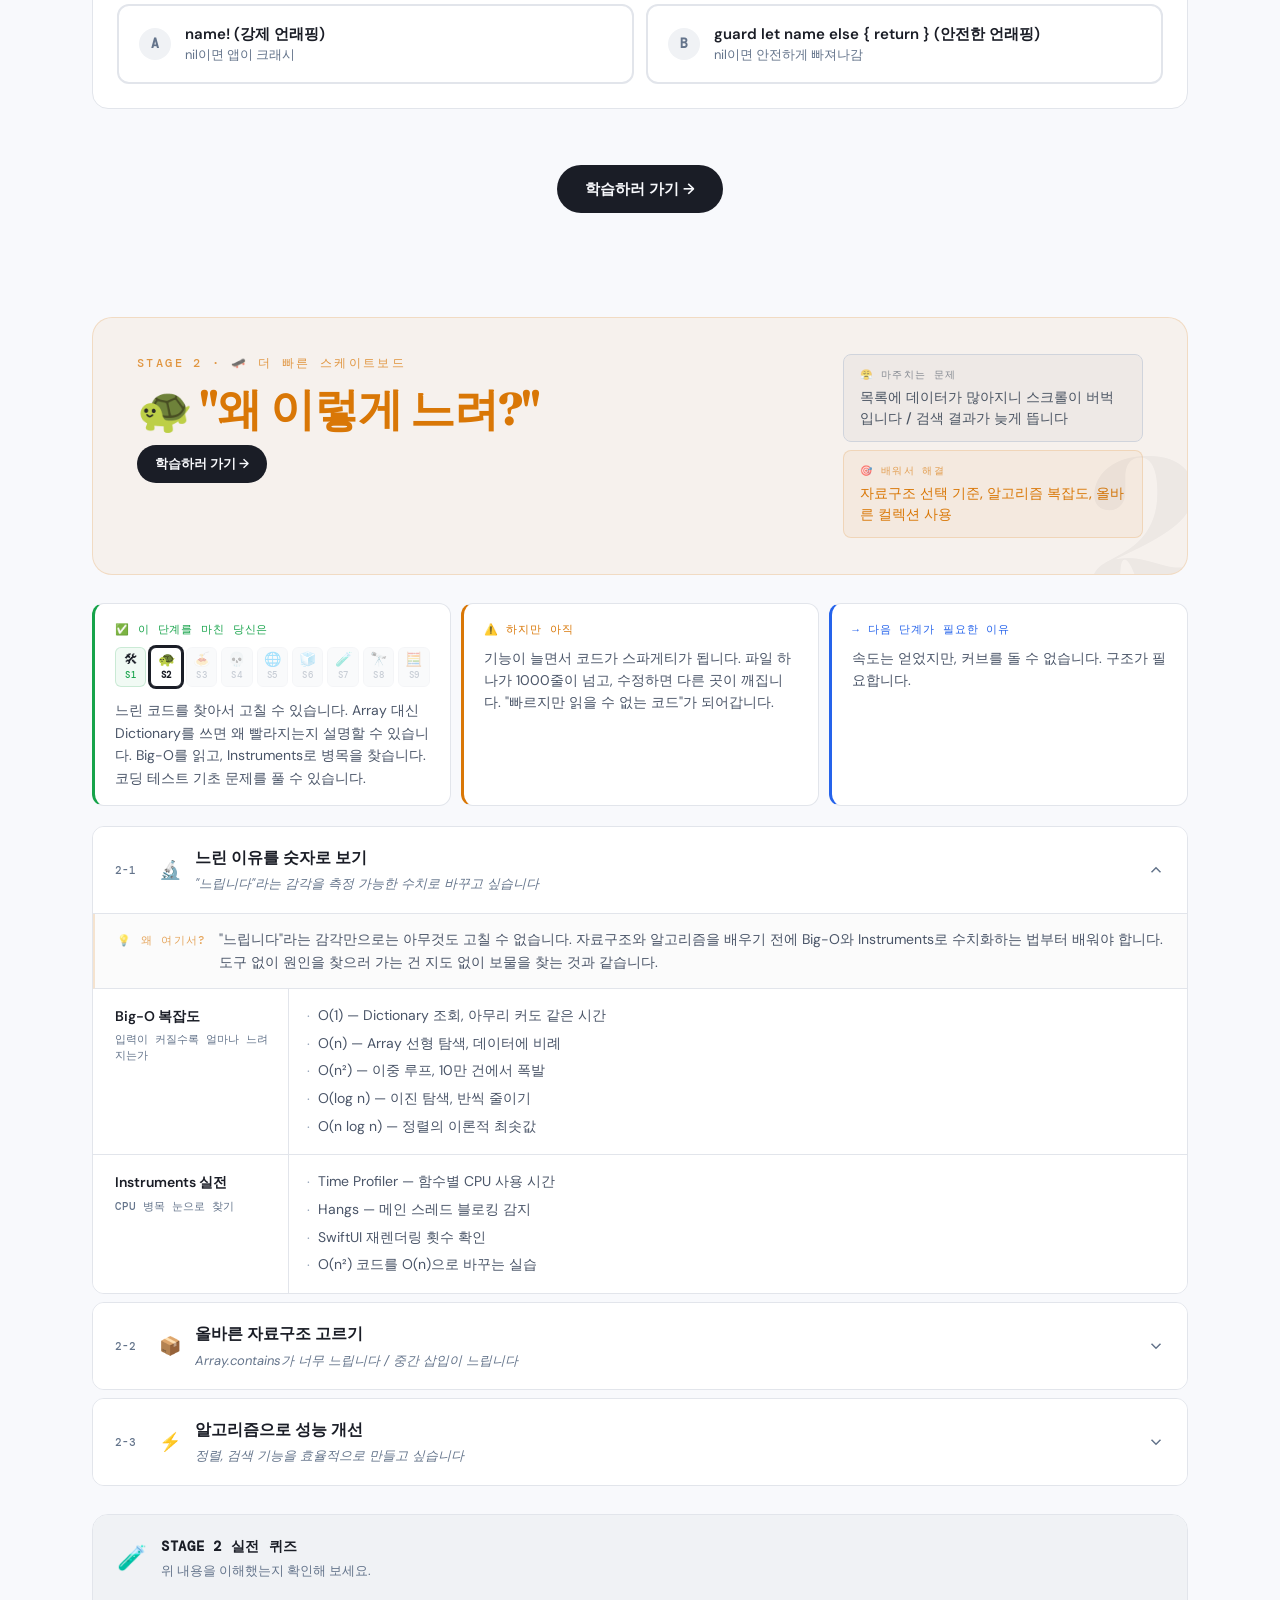
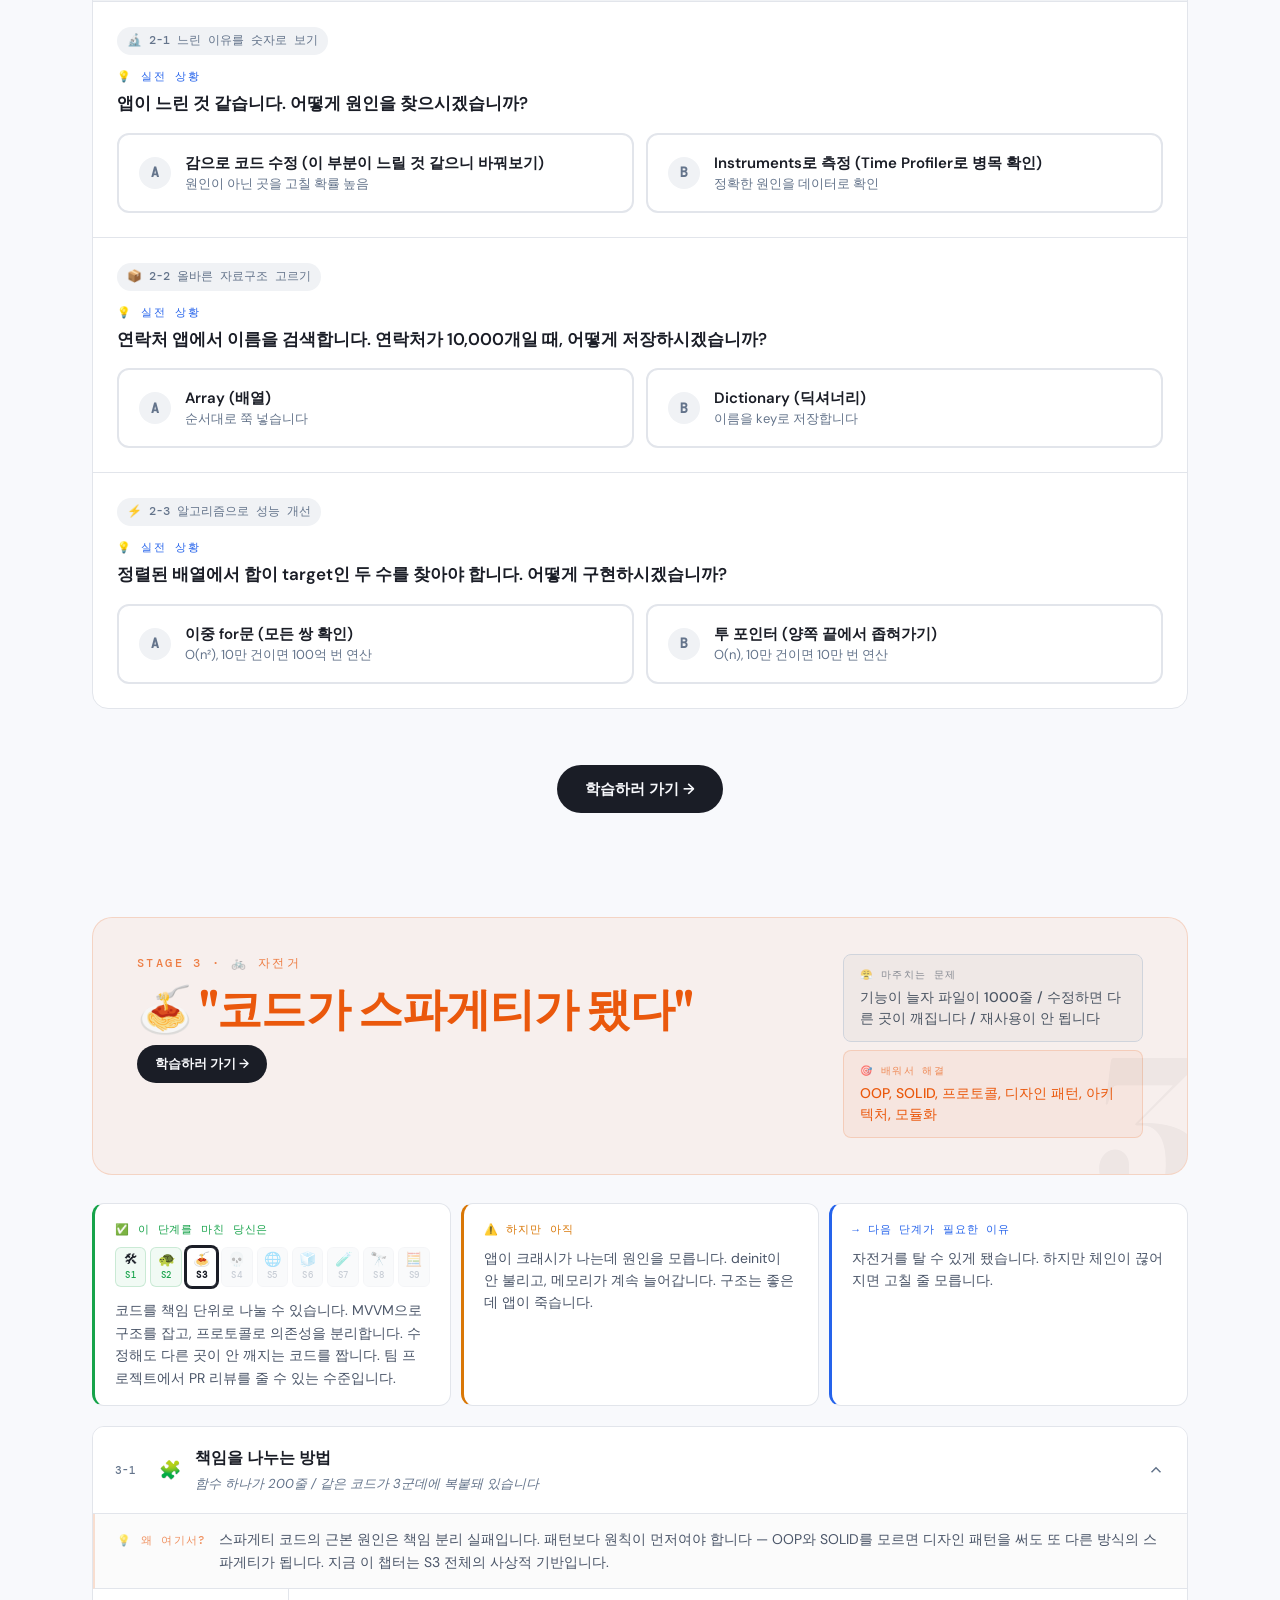
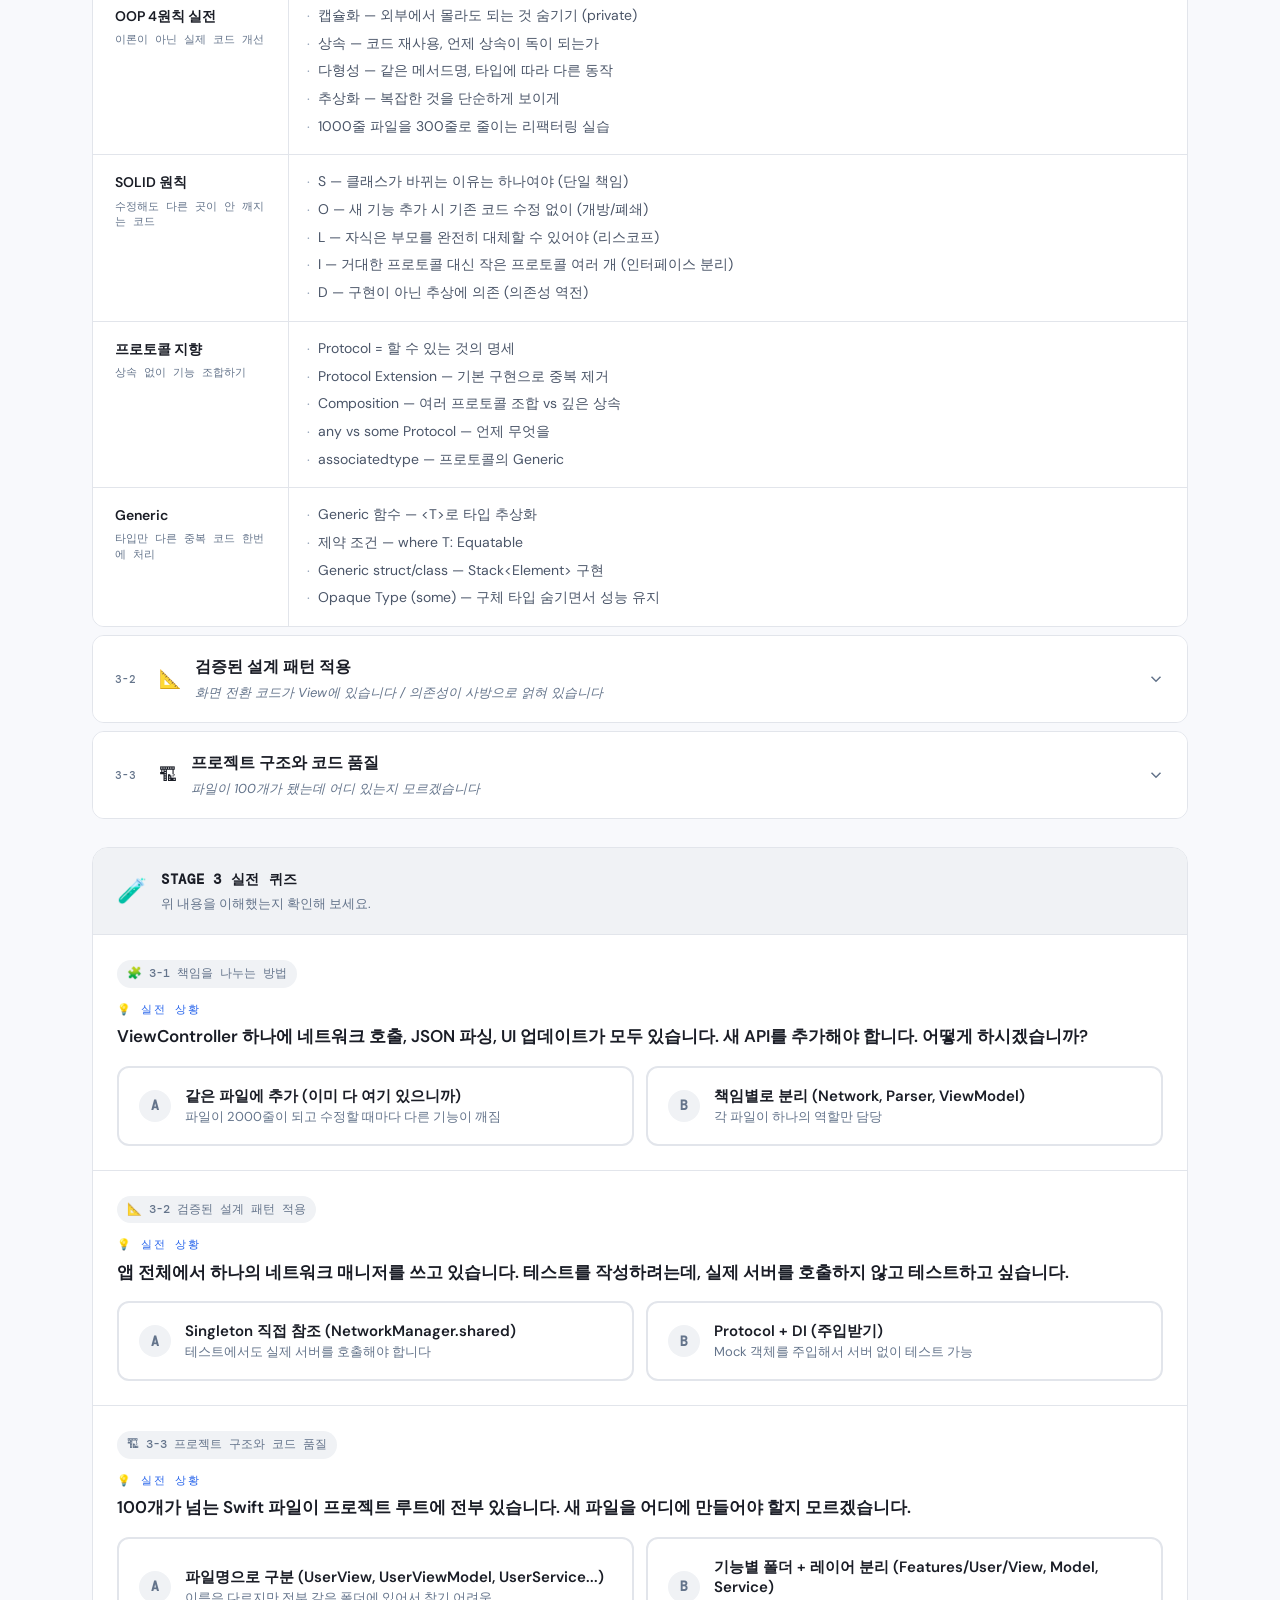
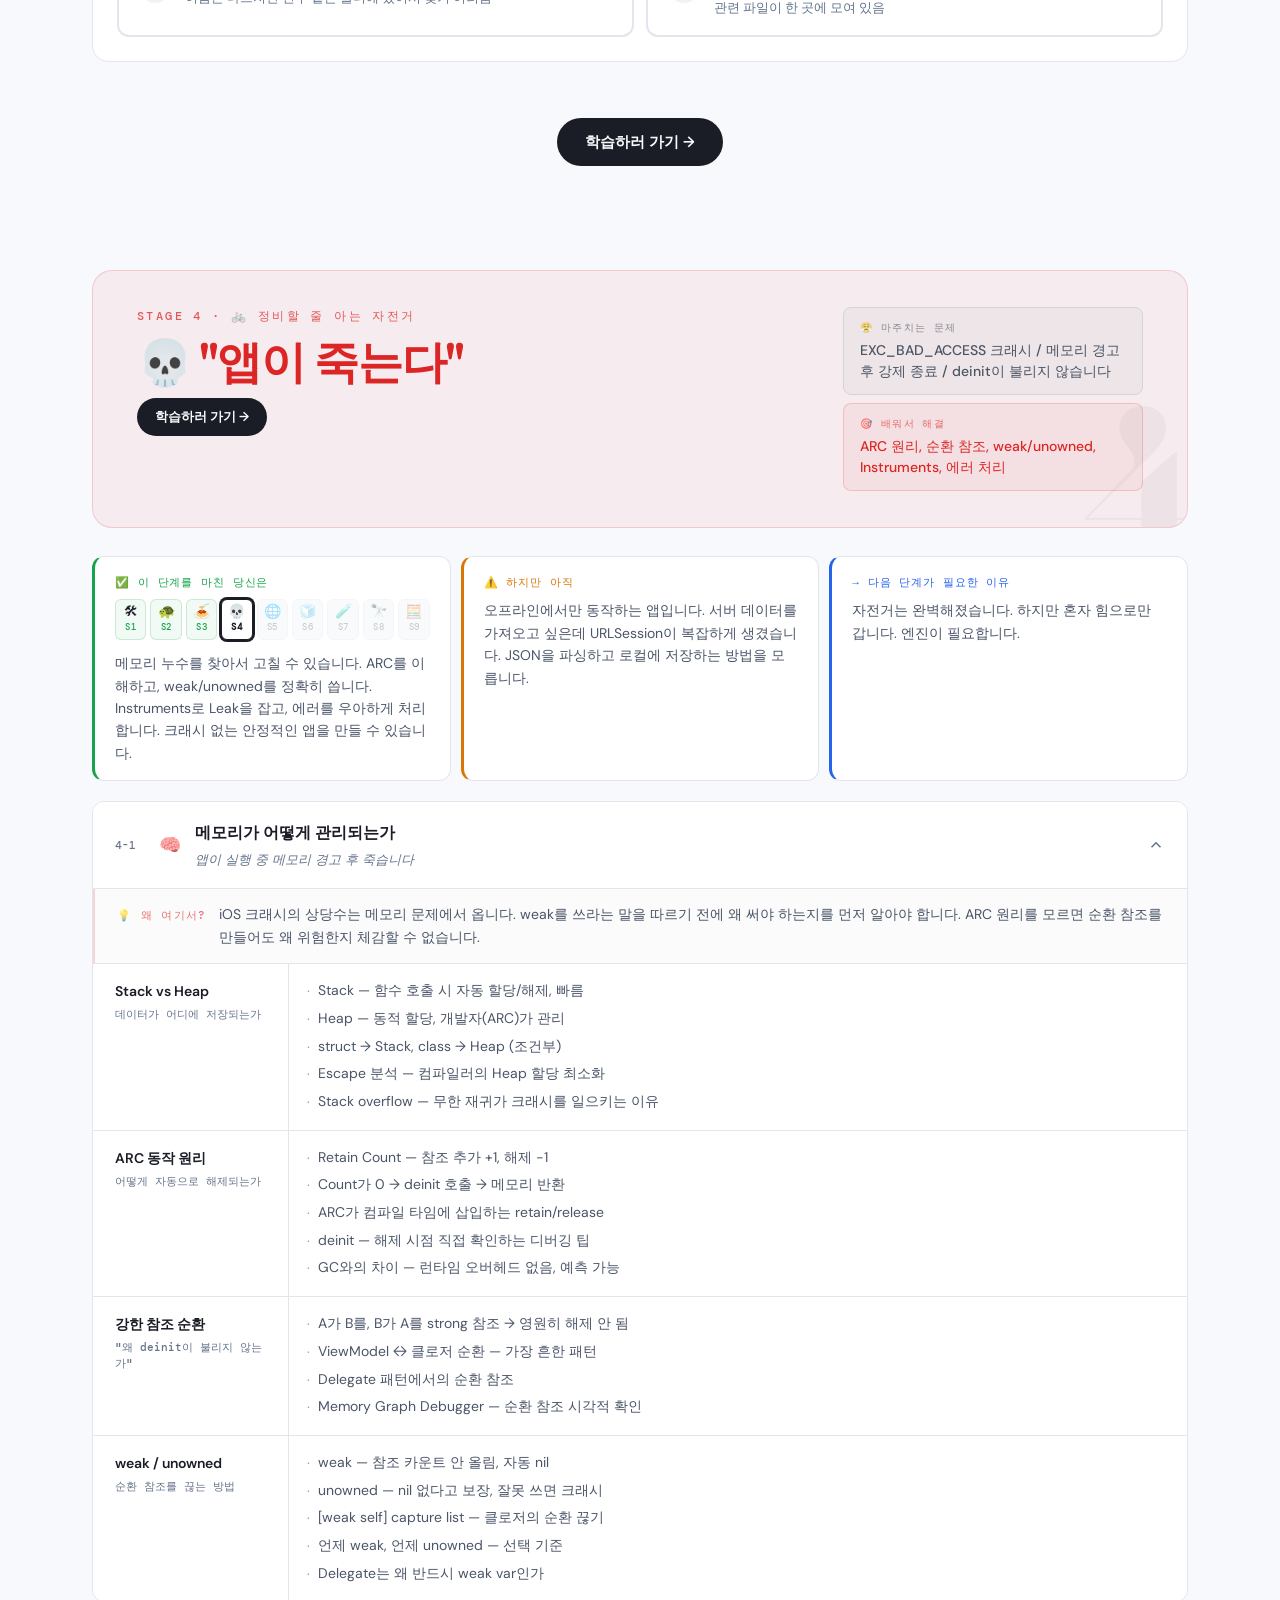
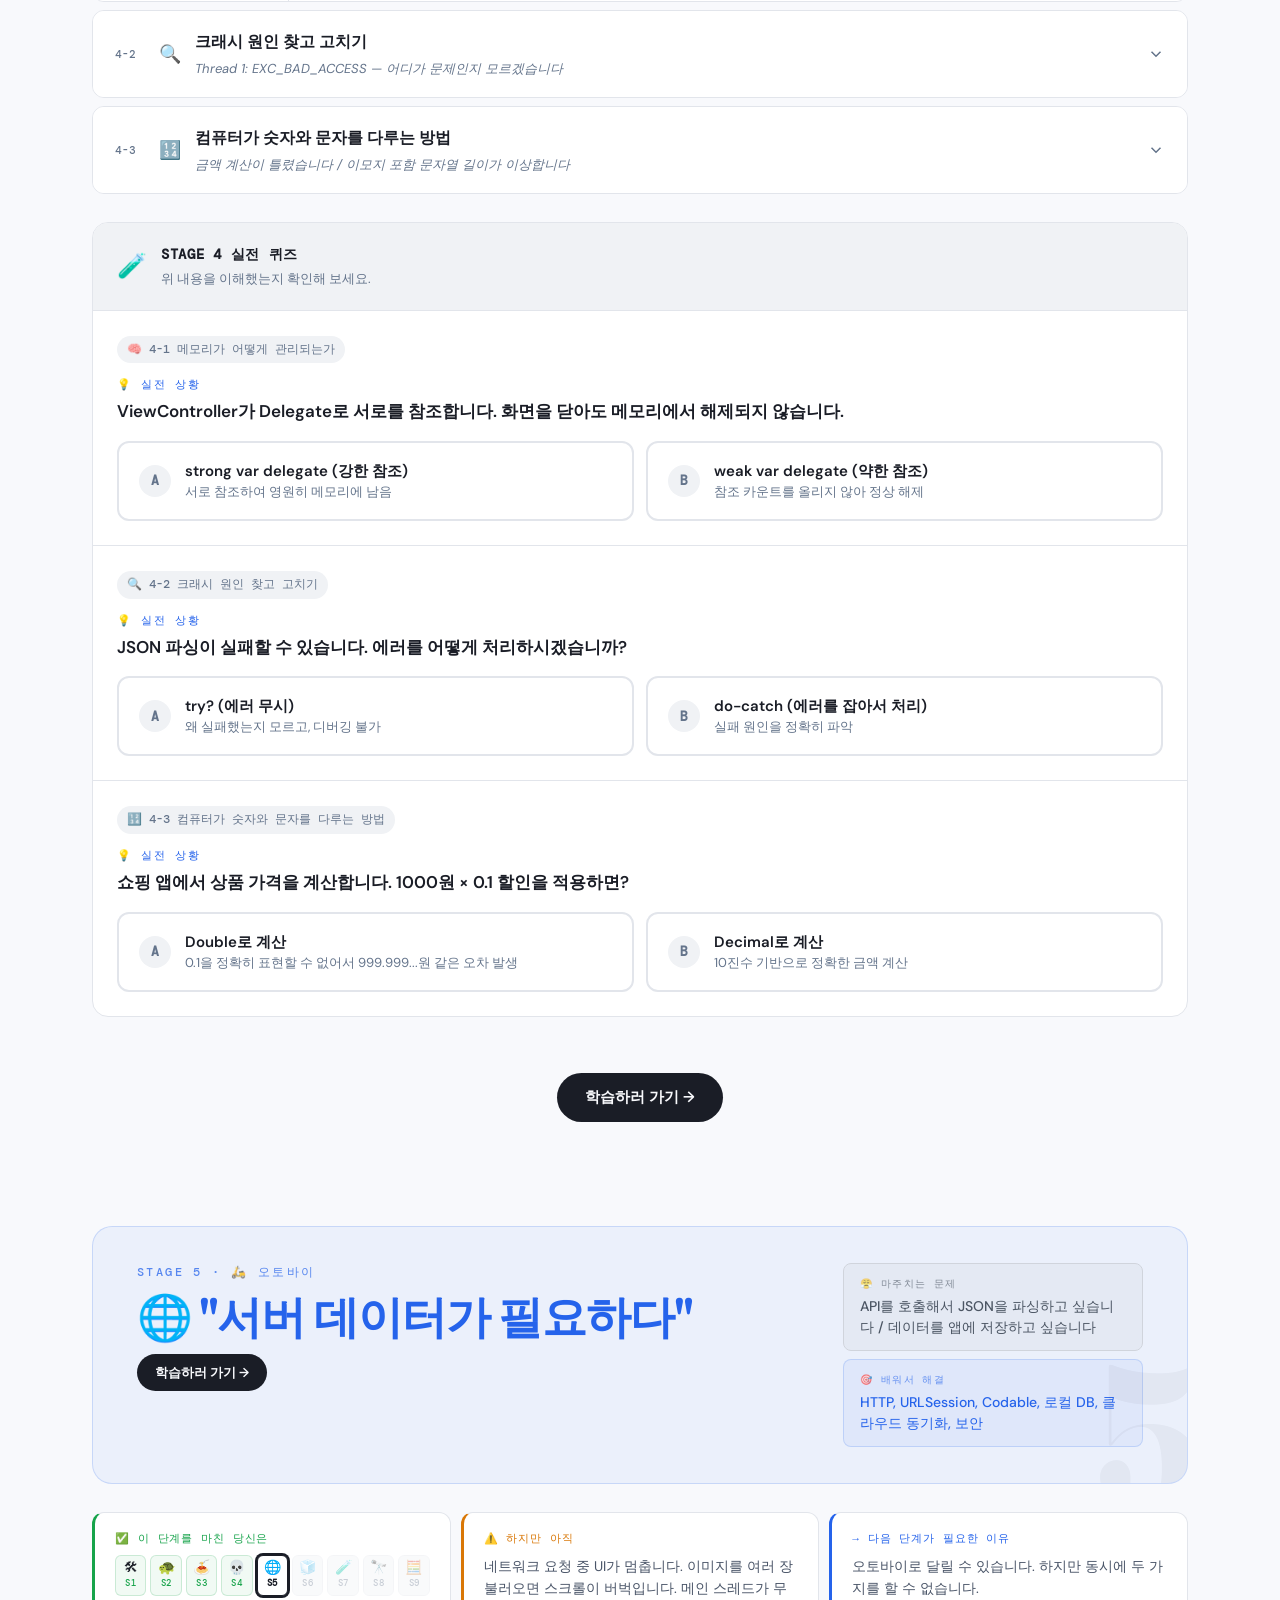
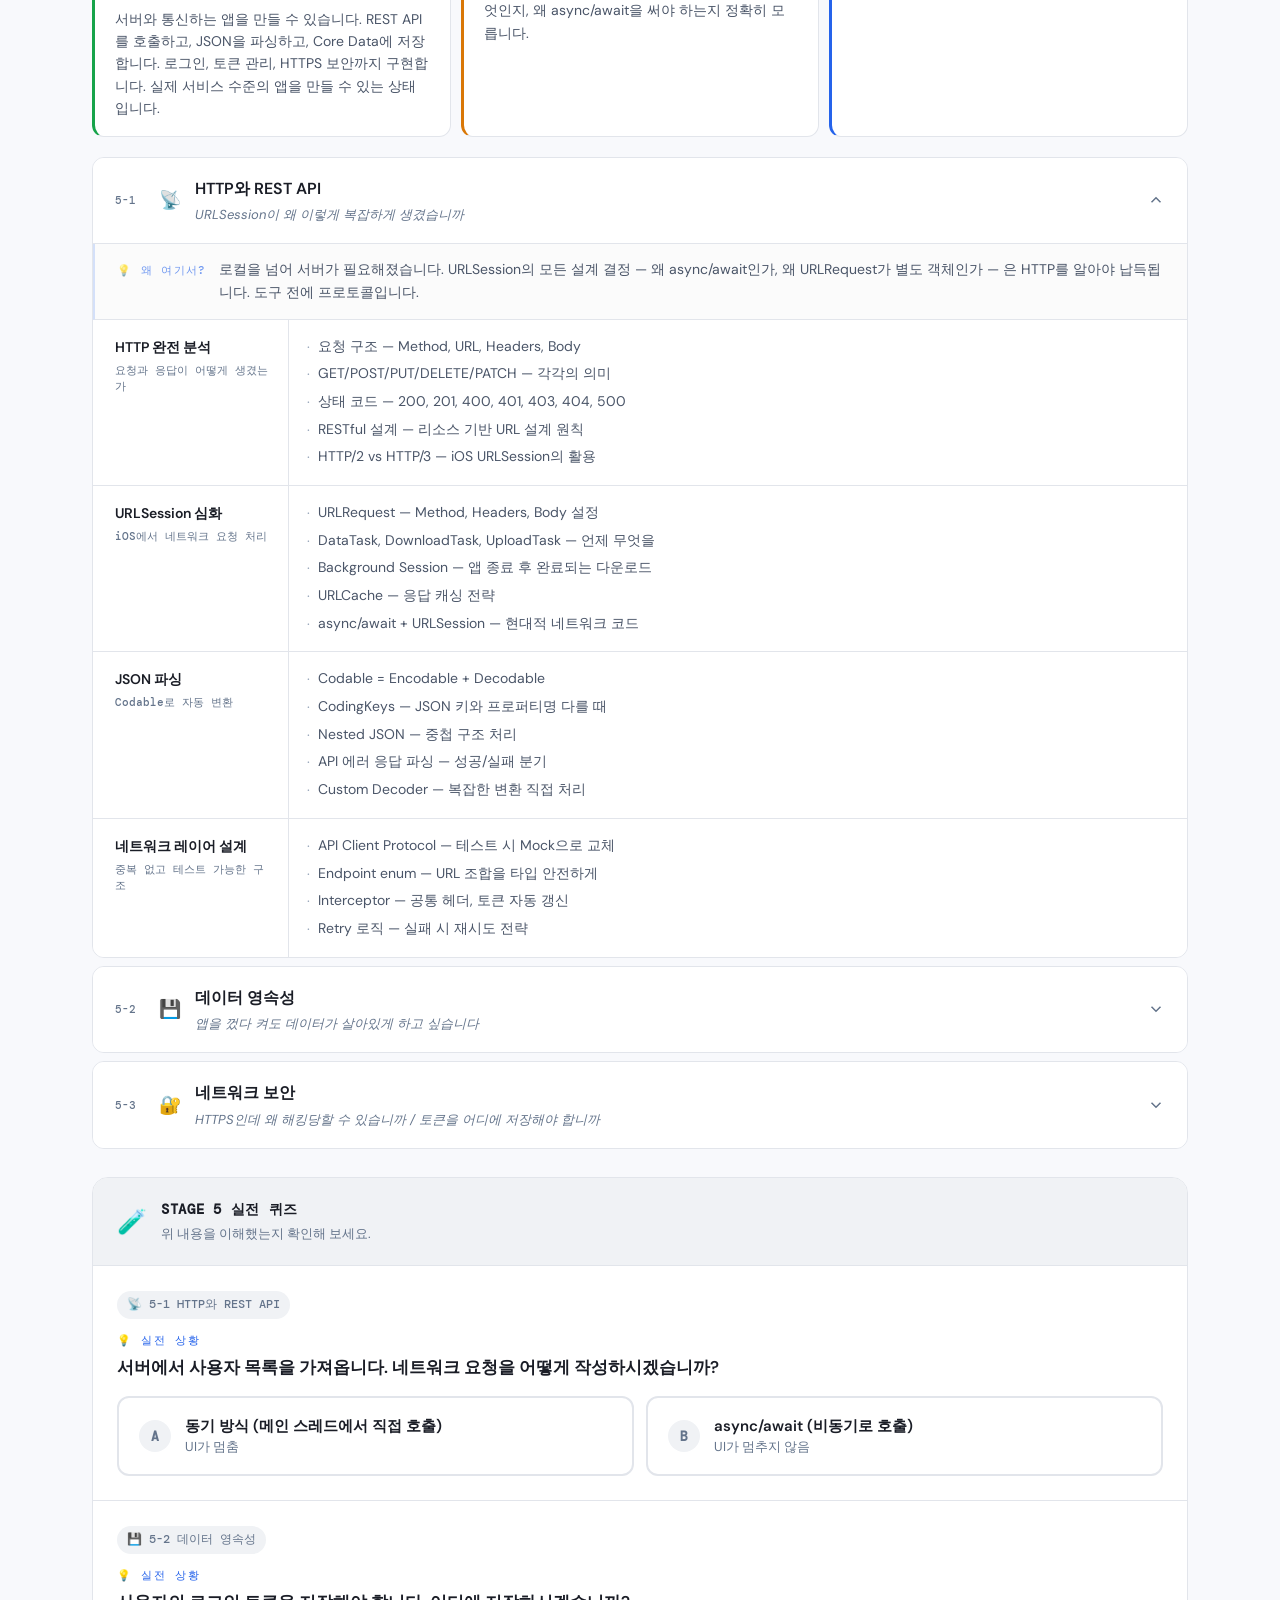
==== commit 3de1f67a: "feat: 뉴스레터 버튼을 Substack embed iframe으로 교체 - Hero의 뉴스레터 링크 버튼 → Substack 임베드 폼으로 변경 - 페이지 이탈 없이 바로 구독" ====
--- a/index.html
+++ b/index.html
@@ -57,9 +57,12 @@
       <span class="req-icon">💻</span>
       <span class="req-text" data-i18n-html="heroReq">시작하려면 <strong>Mac</strong>과 <strong>Xcode</strong>만 있으면 됩니다.</span>
     </div>
+    <div class="hero-subscribe">
+      <iframe src="https://leeo25.substack.com/embed" width="480" height="320" style="border: 1px solid #EEE; background: white;" frameborder="0" scrolling="no"></iframe>
+    </div>
     <div class="hero-actions">
-      <a href="https://leeo25.substack.com/" target="_blank" rel="noopener" class="btn-primary" data-i18n="btnNewsletter">무료 뉴스레터 구독</a>
-      <a href="#s1" class="btn-ghost" data-i18n="btnCurriculum">커리큘럼 보기 →</a>
+      <a href="#s1" class="btn-primary" data-i18n="btnCurriculum">커리큘럼 보기</a>
+      <a href="#cs-map" class="btn-ghost" data-i18n="btnCsMap">전공 과목 매칭 보기 →</a>
     </div>
   </div>
   <div class="hero-flow">
--- a/assets/style.css
+++ b/assets/style.css
@@ -208,6 +208,19 @@
   animation: fadeUp .6s ease .65s forwards;
 }
 .hero-social-proof strong { color: var(--text); font-weight: 600; }
+
+.hero-subscribe {
+  margin-bottom: 20px;
+  border-radius: var(--radius-md);
+  overflow: hidden;
+  width: fit-content;
+  opacity: 0;
+  animation: fadeUp .6s ease .68s forwards;
+}
+.hero-subscribe iframe {
+  border-radius: var(--radius-md);
+  max-width: 100%;
+}
 
 .hero-actions {
   display: flex;
@@ -1855,6 +1868,8 @@
   .hero-sub { max-width: 100%; }
   .hero-meta { justify-content: center; }
   .hero-social-proof { margin-left: auto; margin-right: auto; text-align: center; }
+  .hero-subscribe { margin-left: auto; margin-right: auto; }
+  .hero-subscribe iframe { width: 100%; max-width: 480px; }
   .hero-actions { justify-content: center; }
   .hero-flow { display: none; }
   .sticky-inner { padding: 10px 20px; }
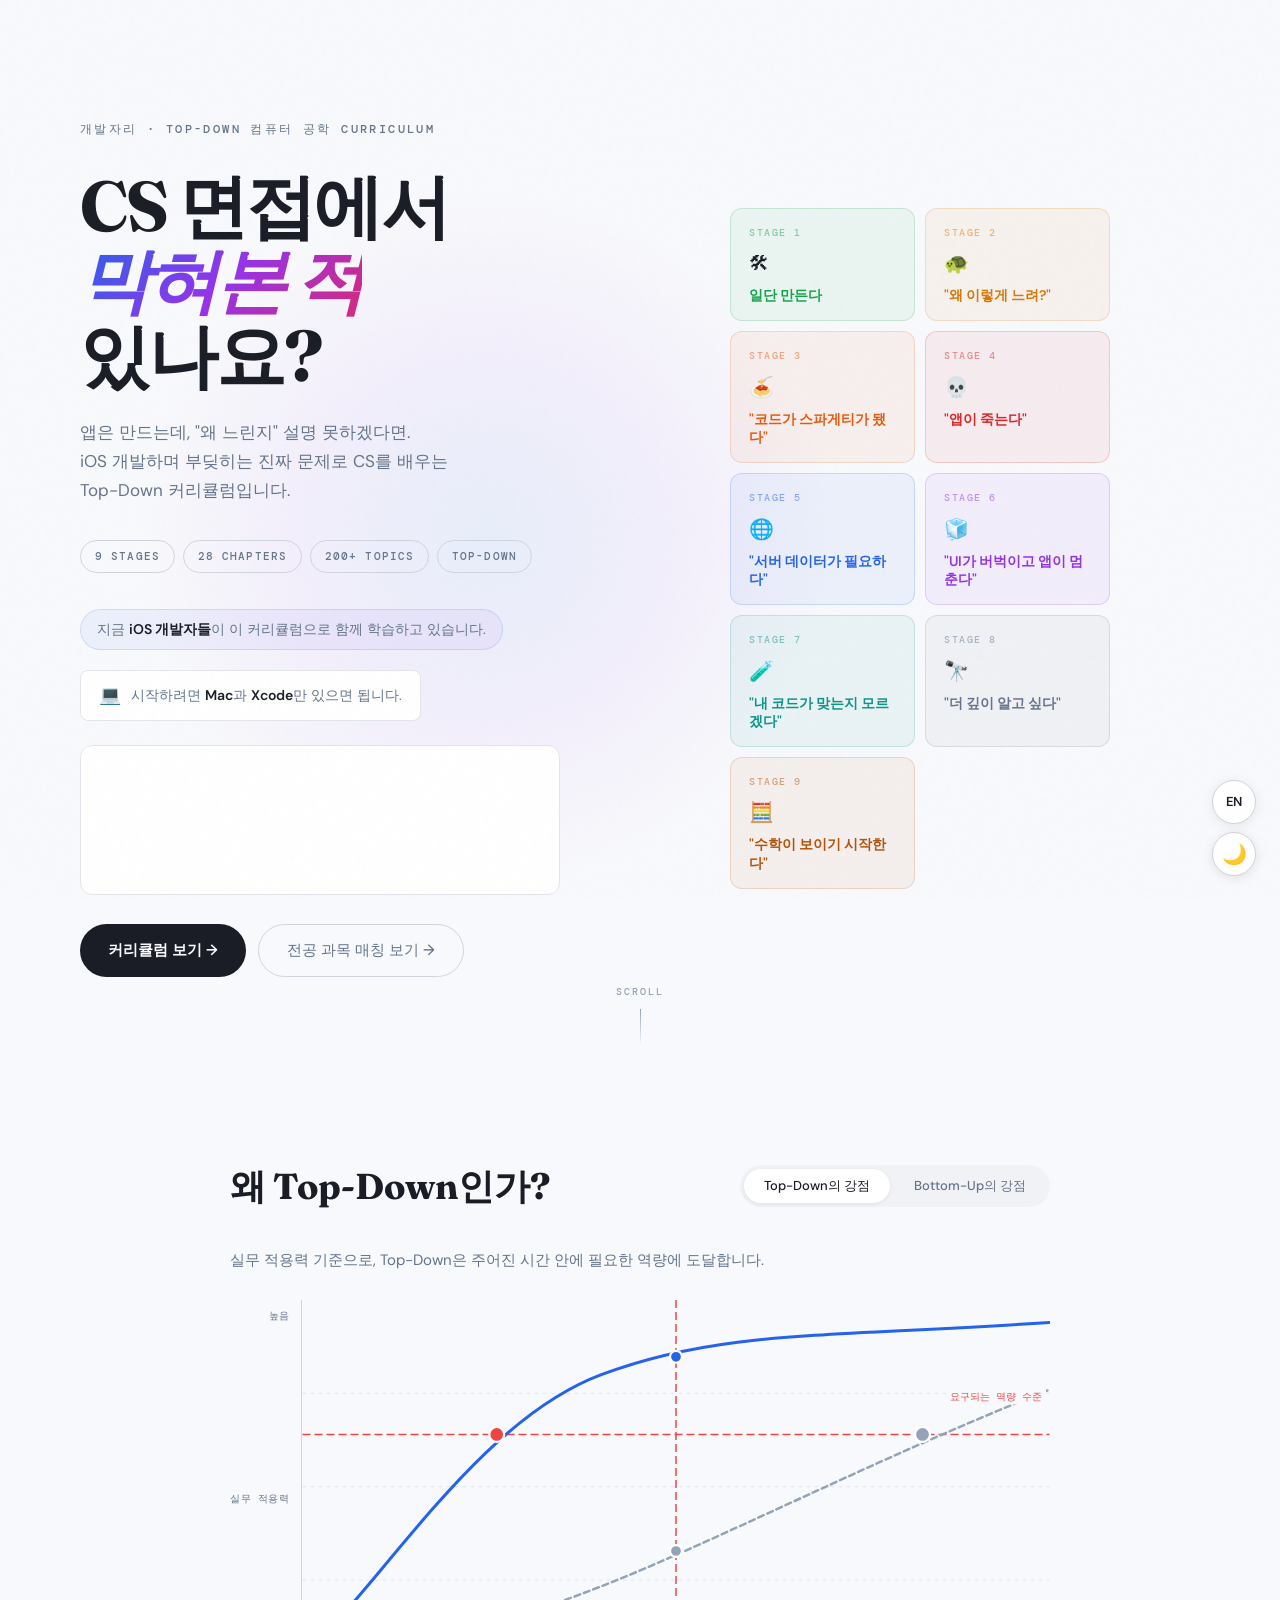
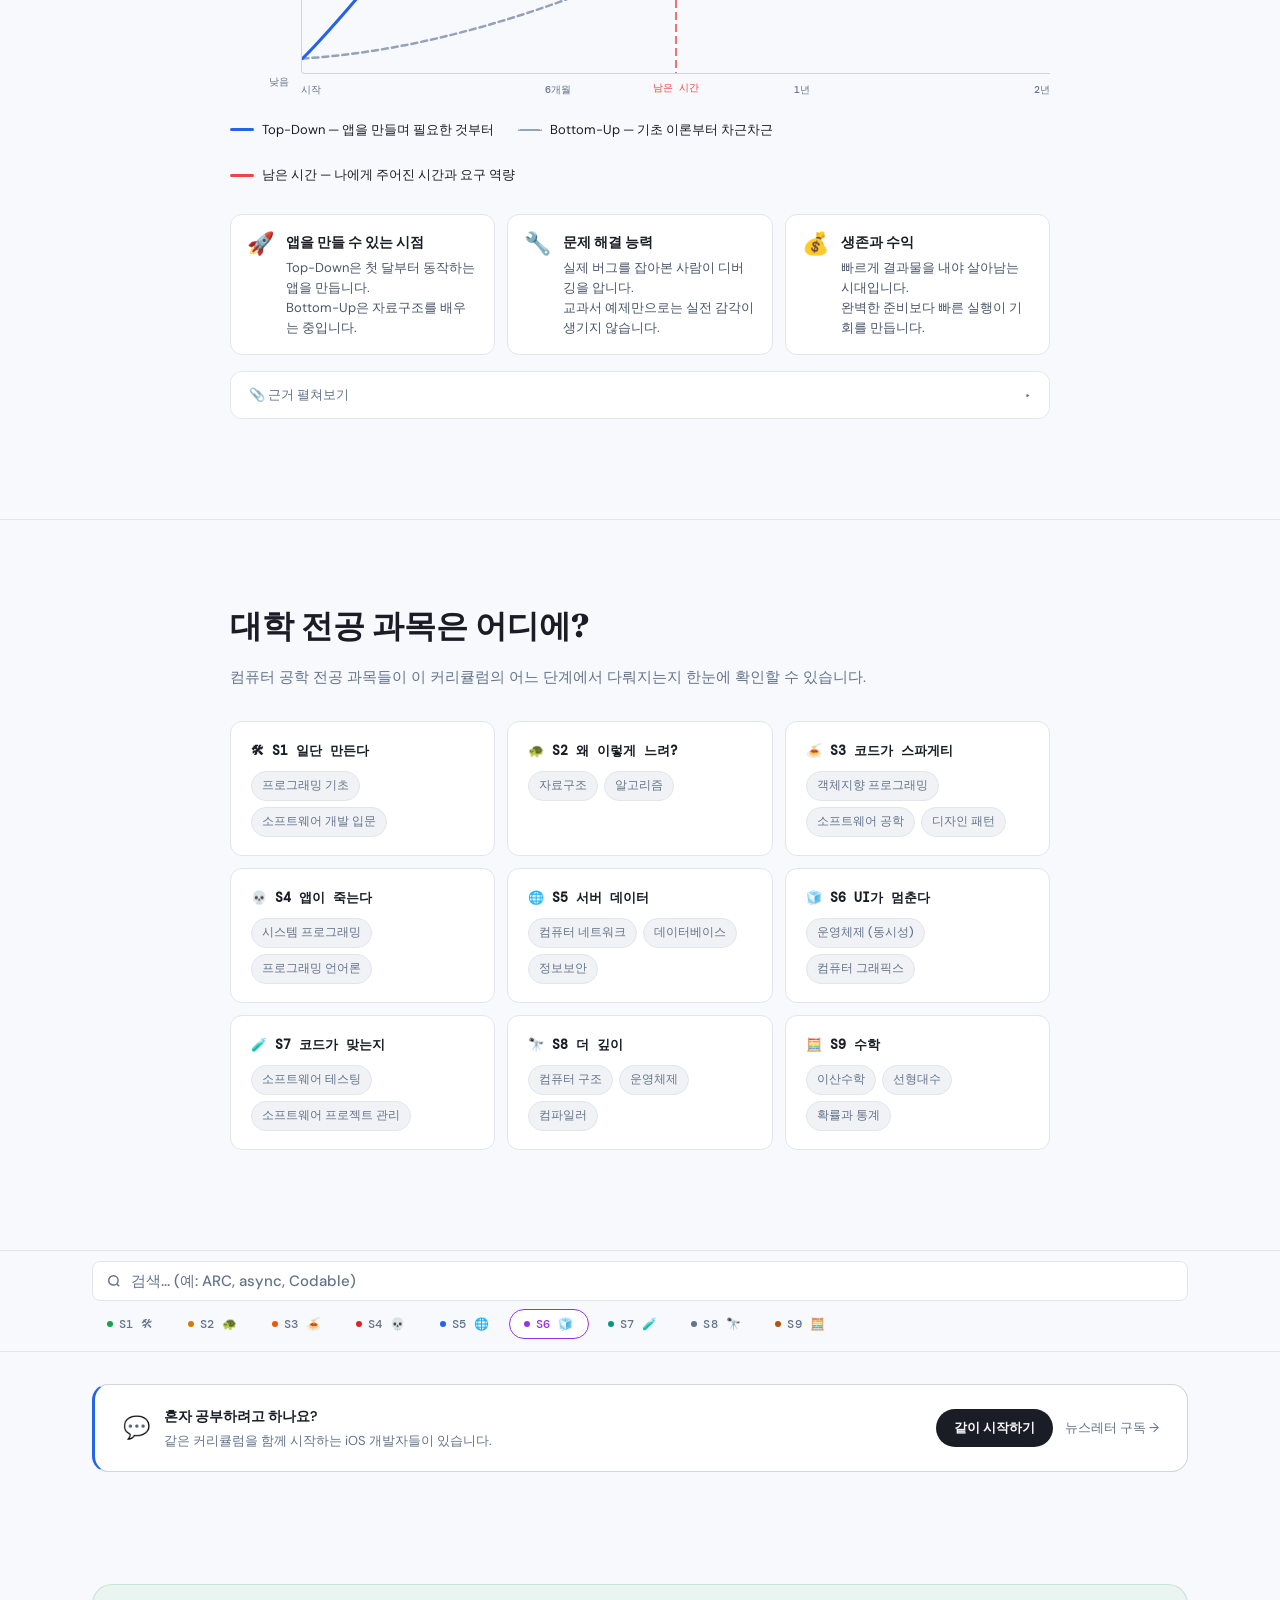
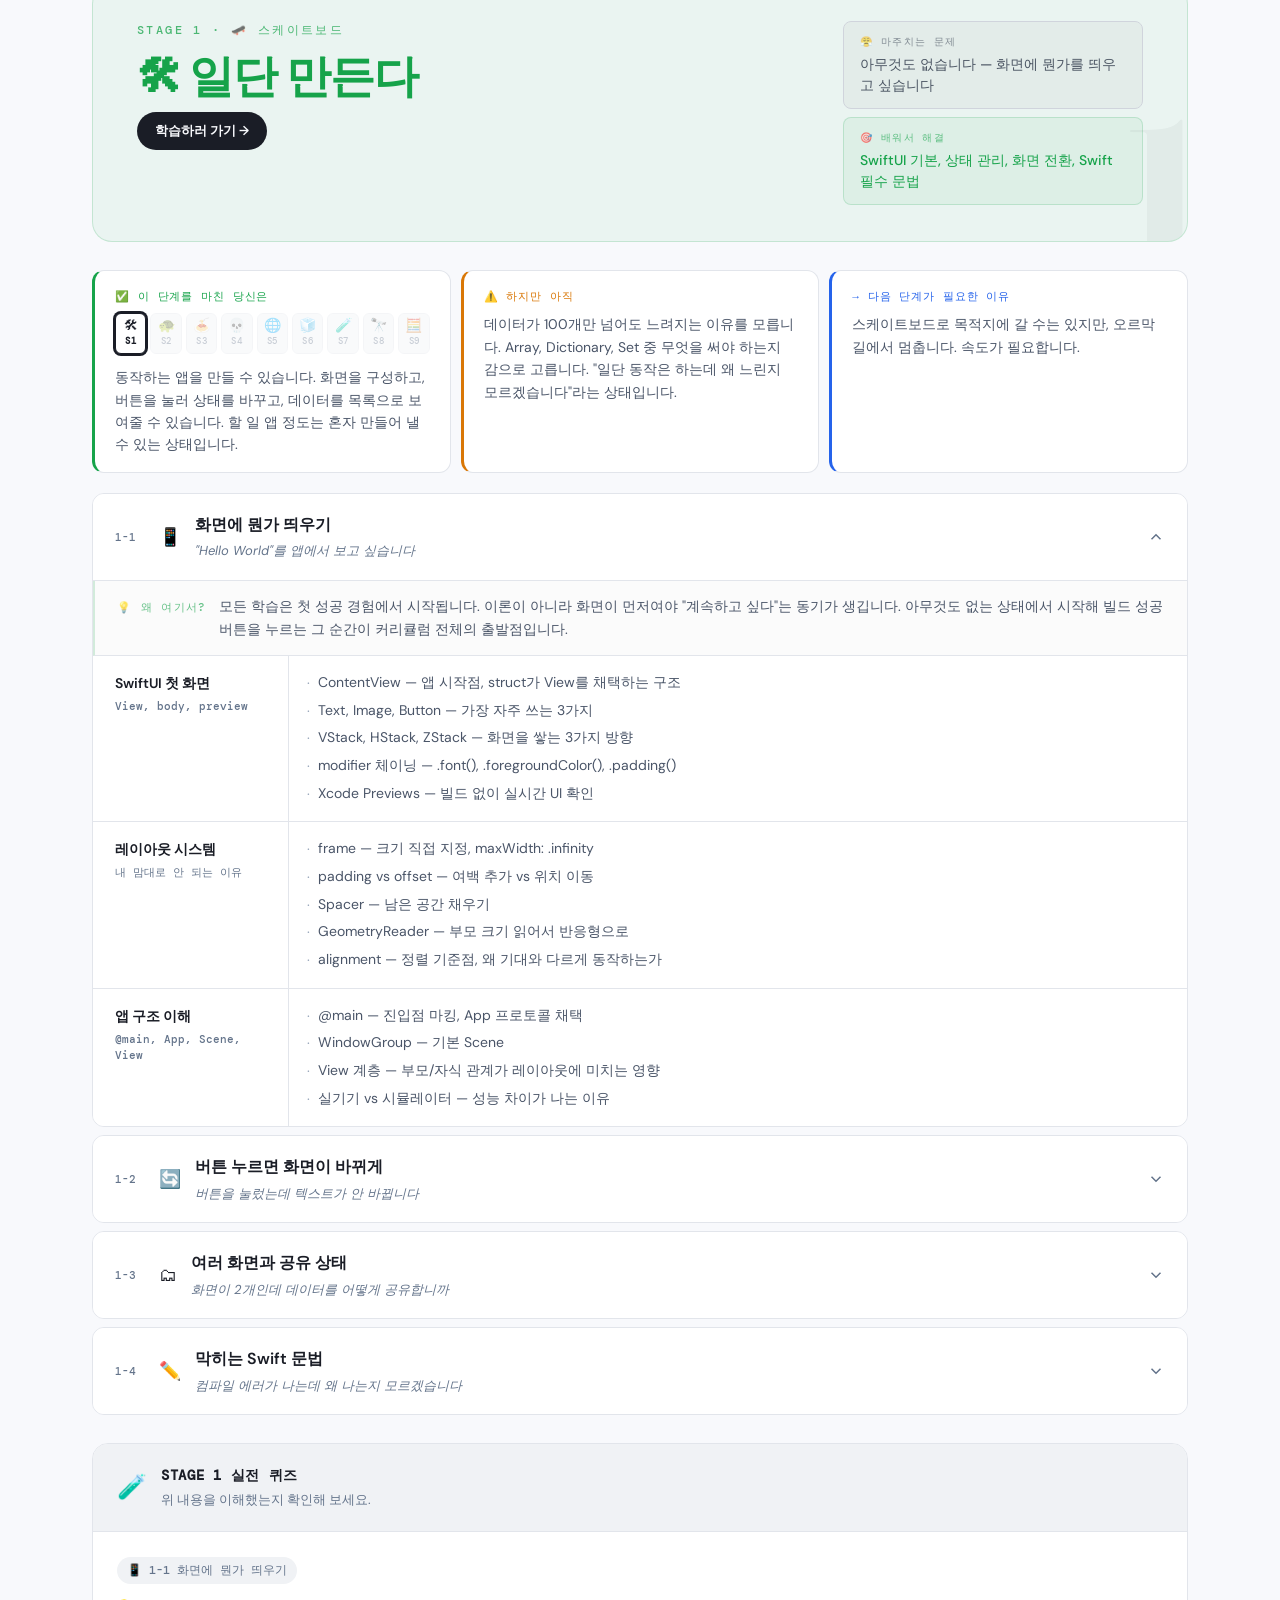
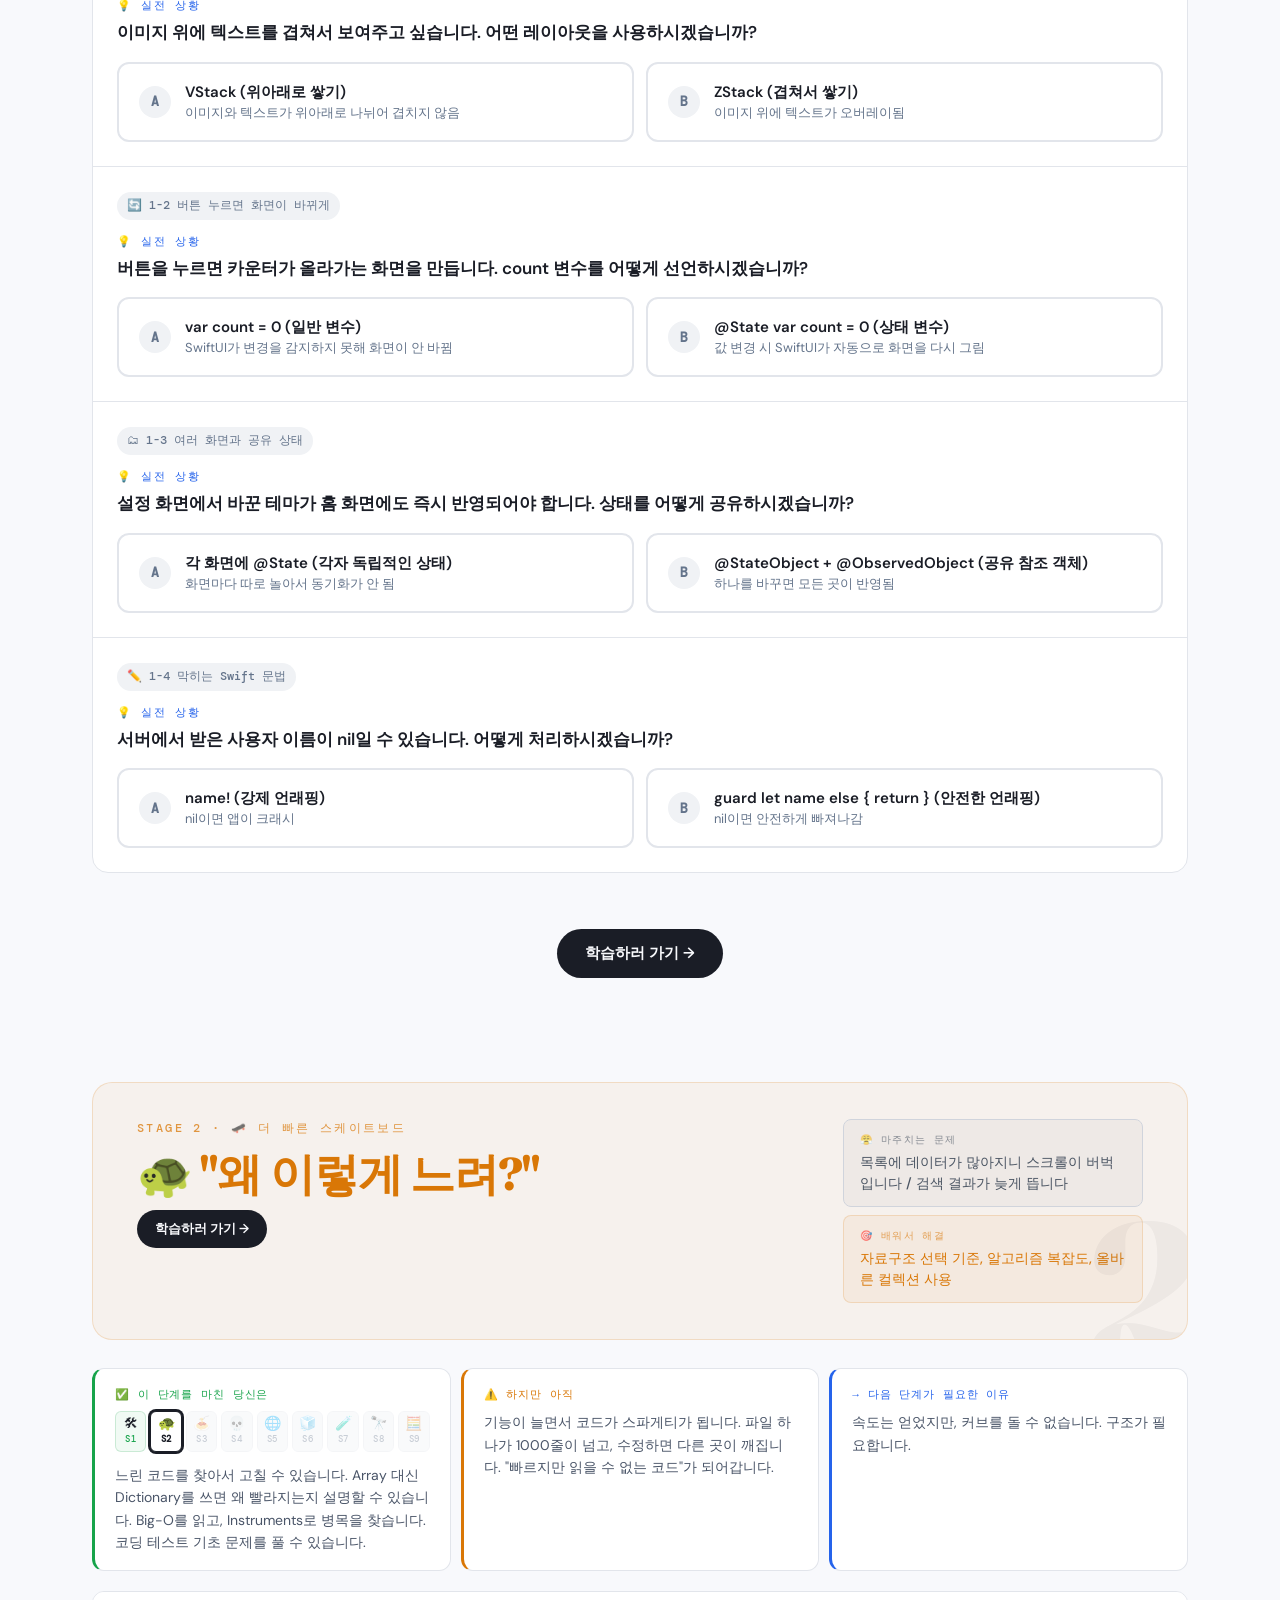
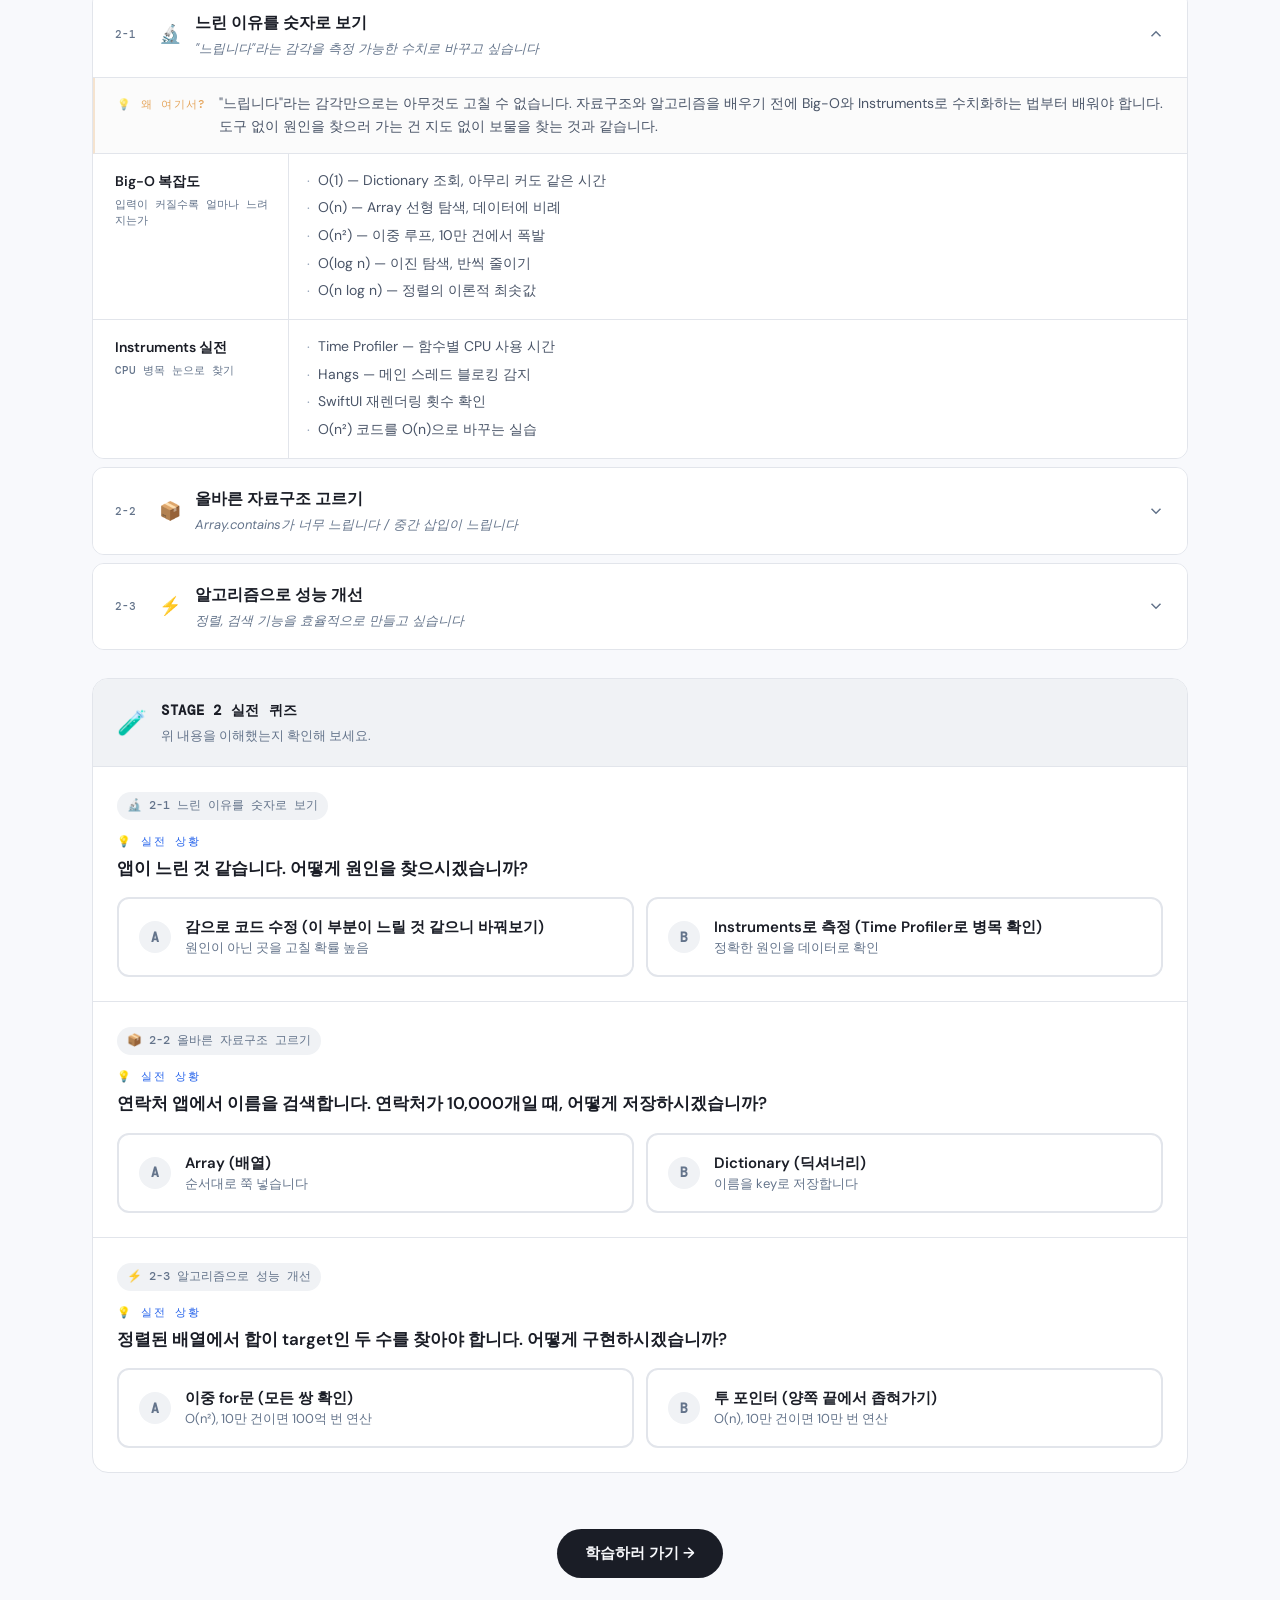
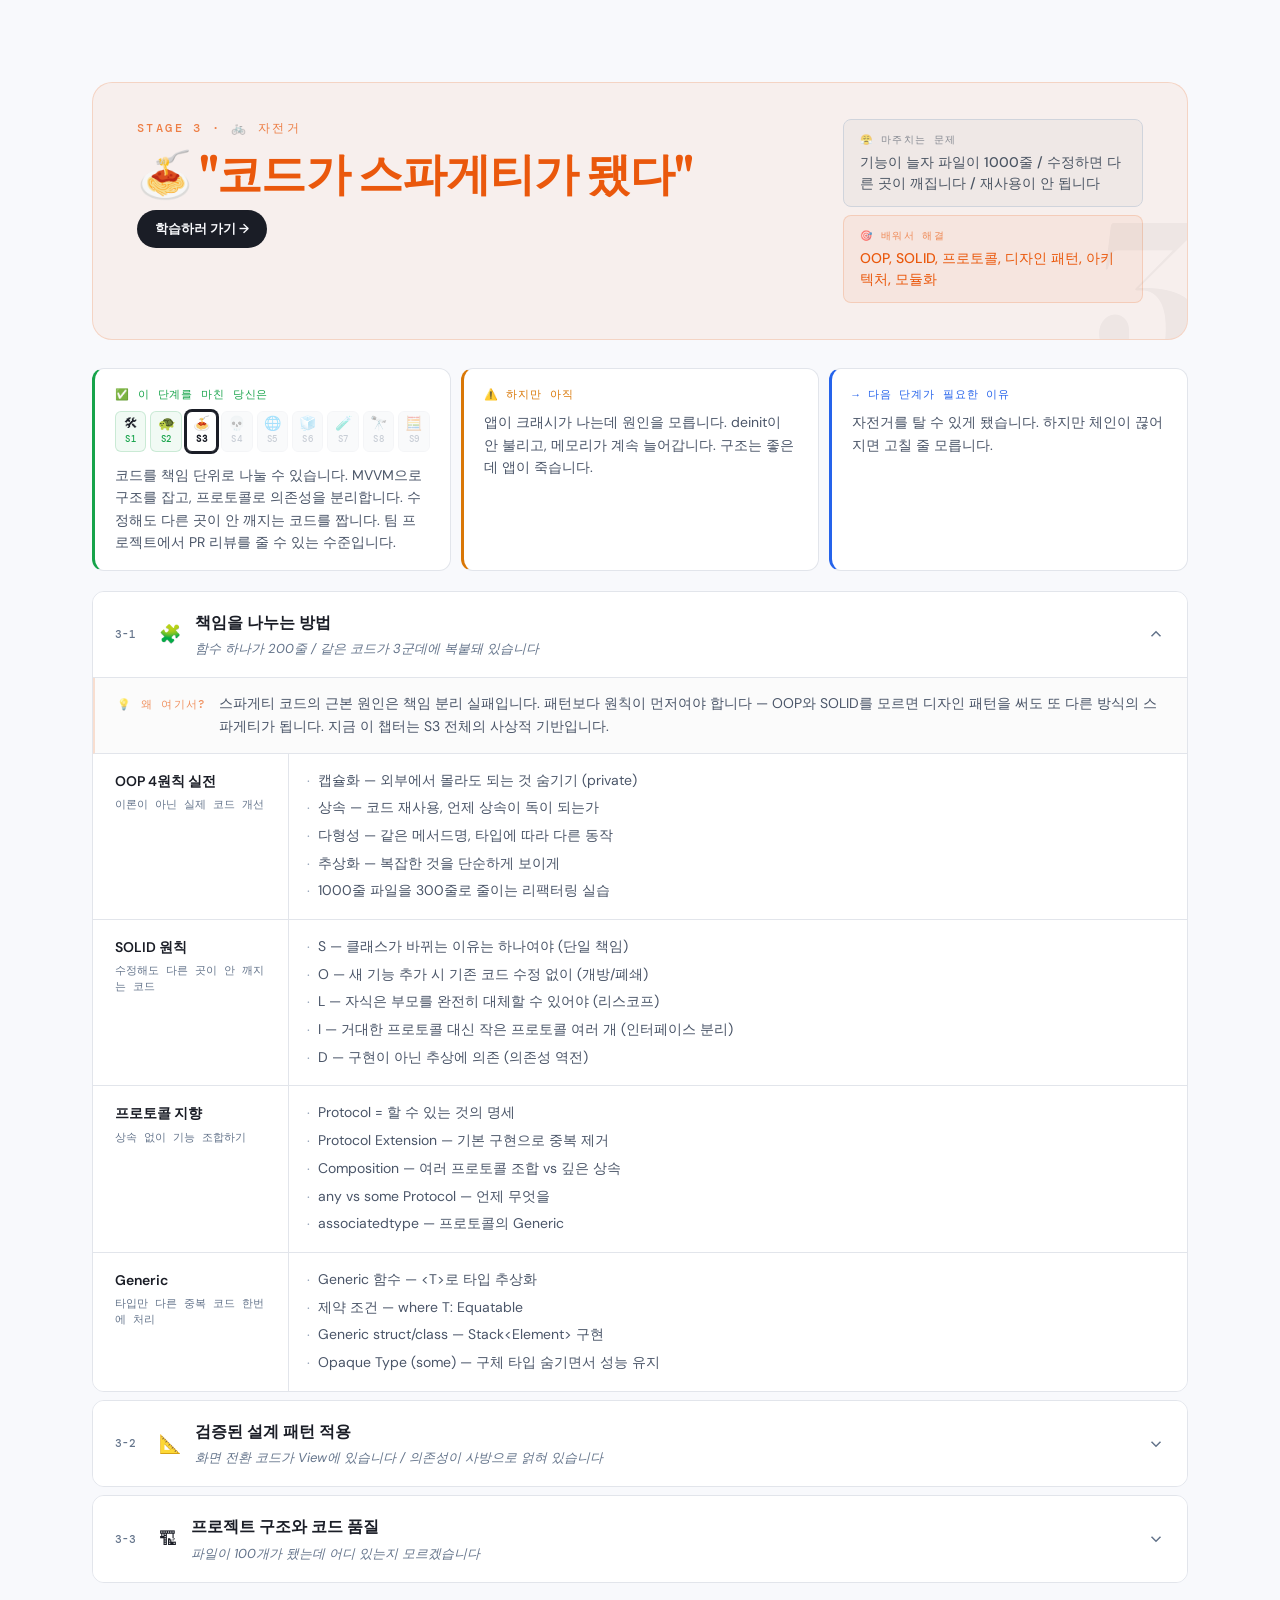
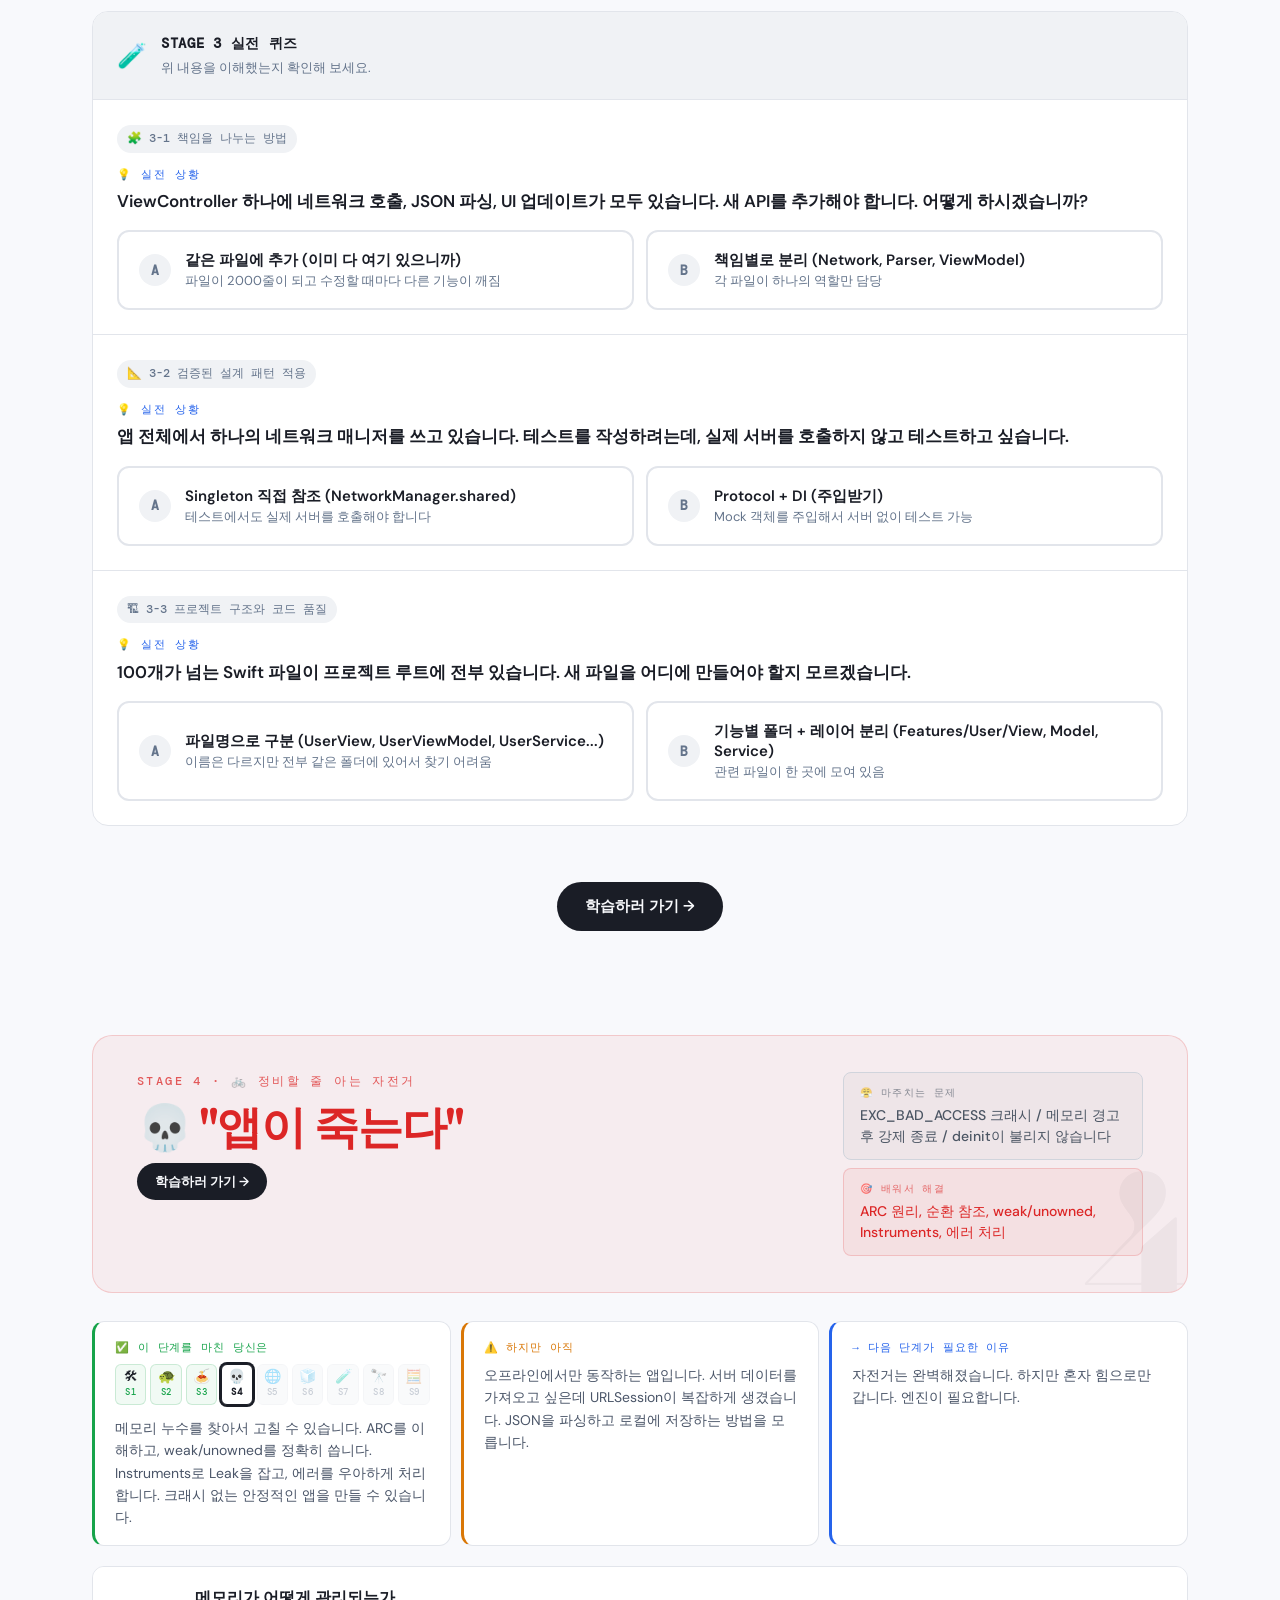
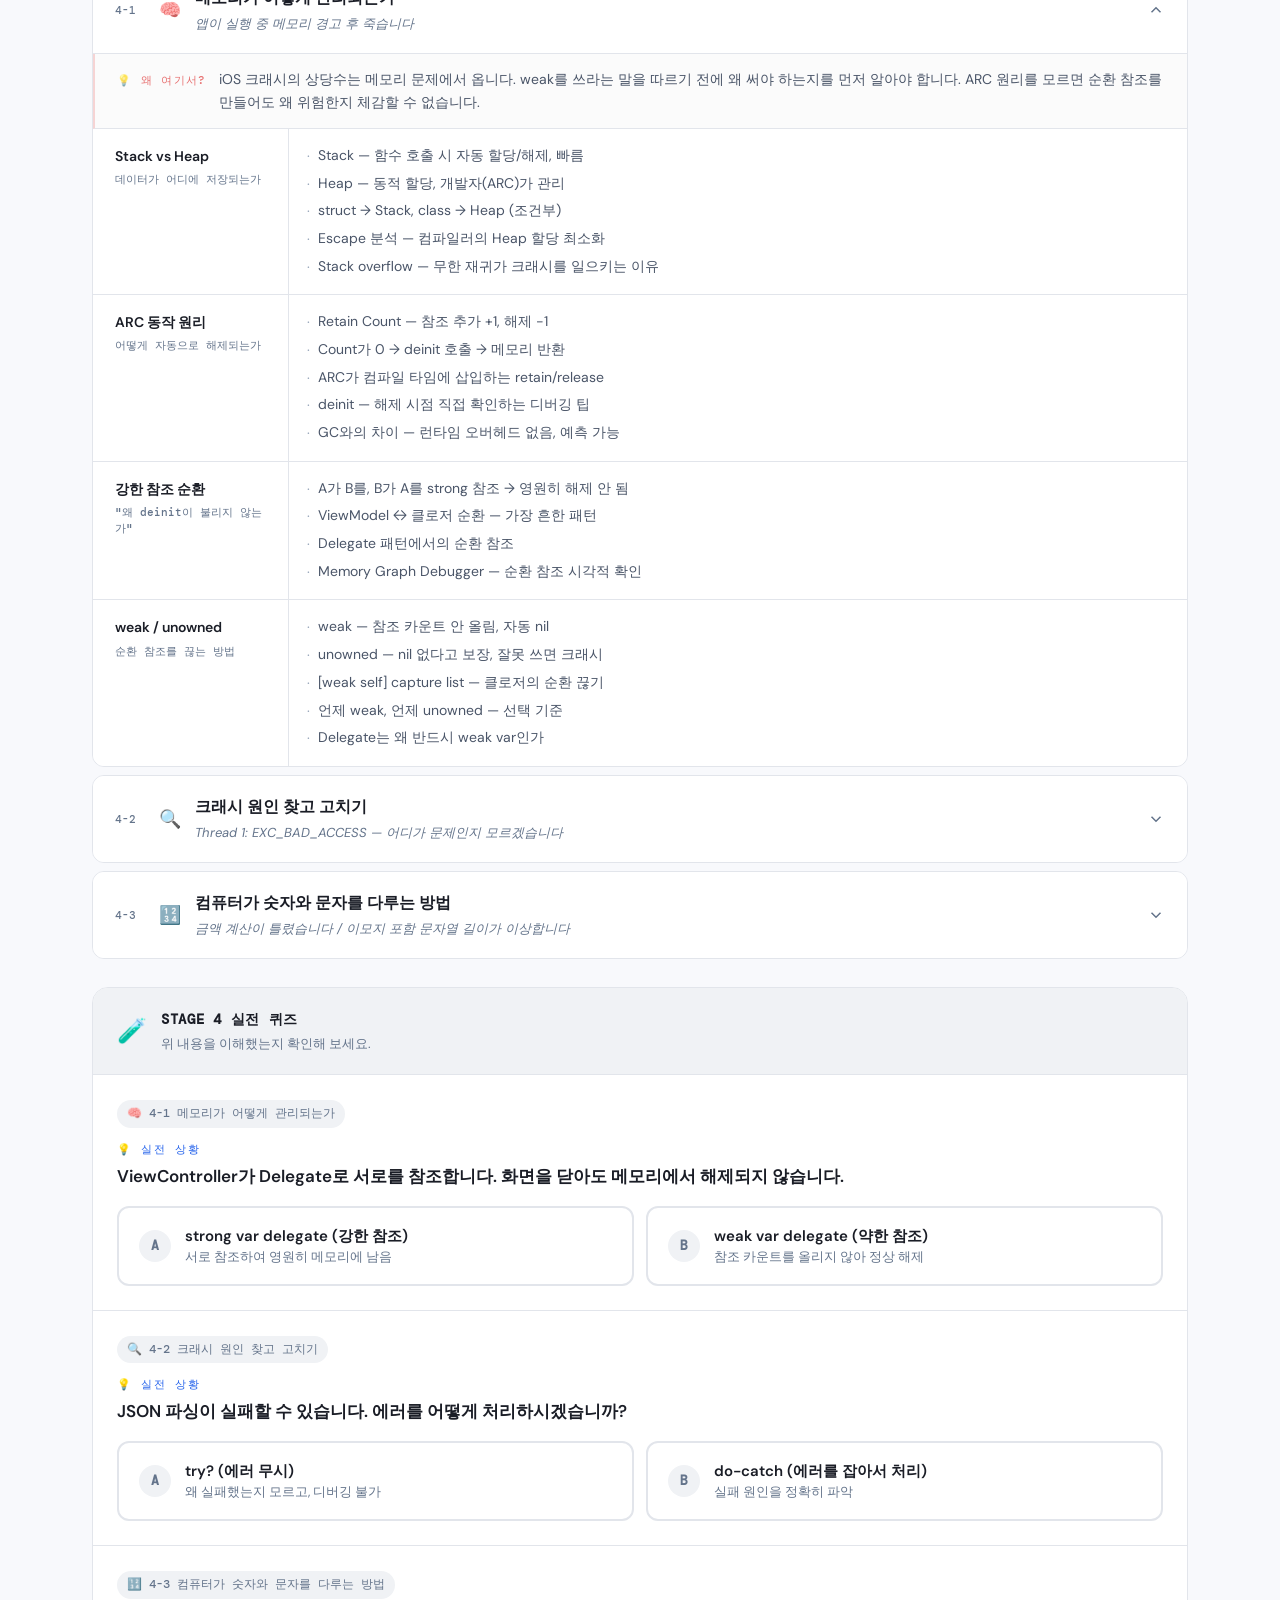
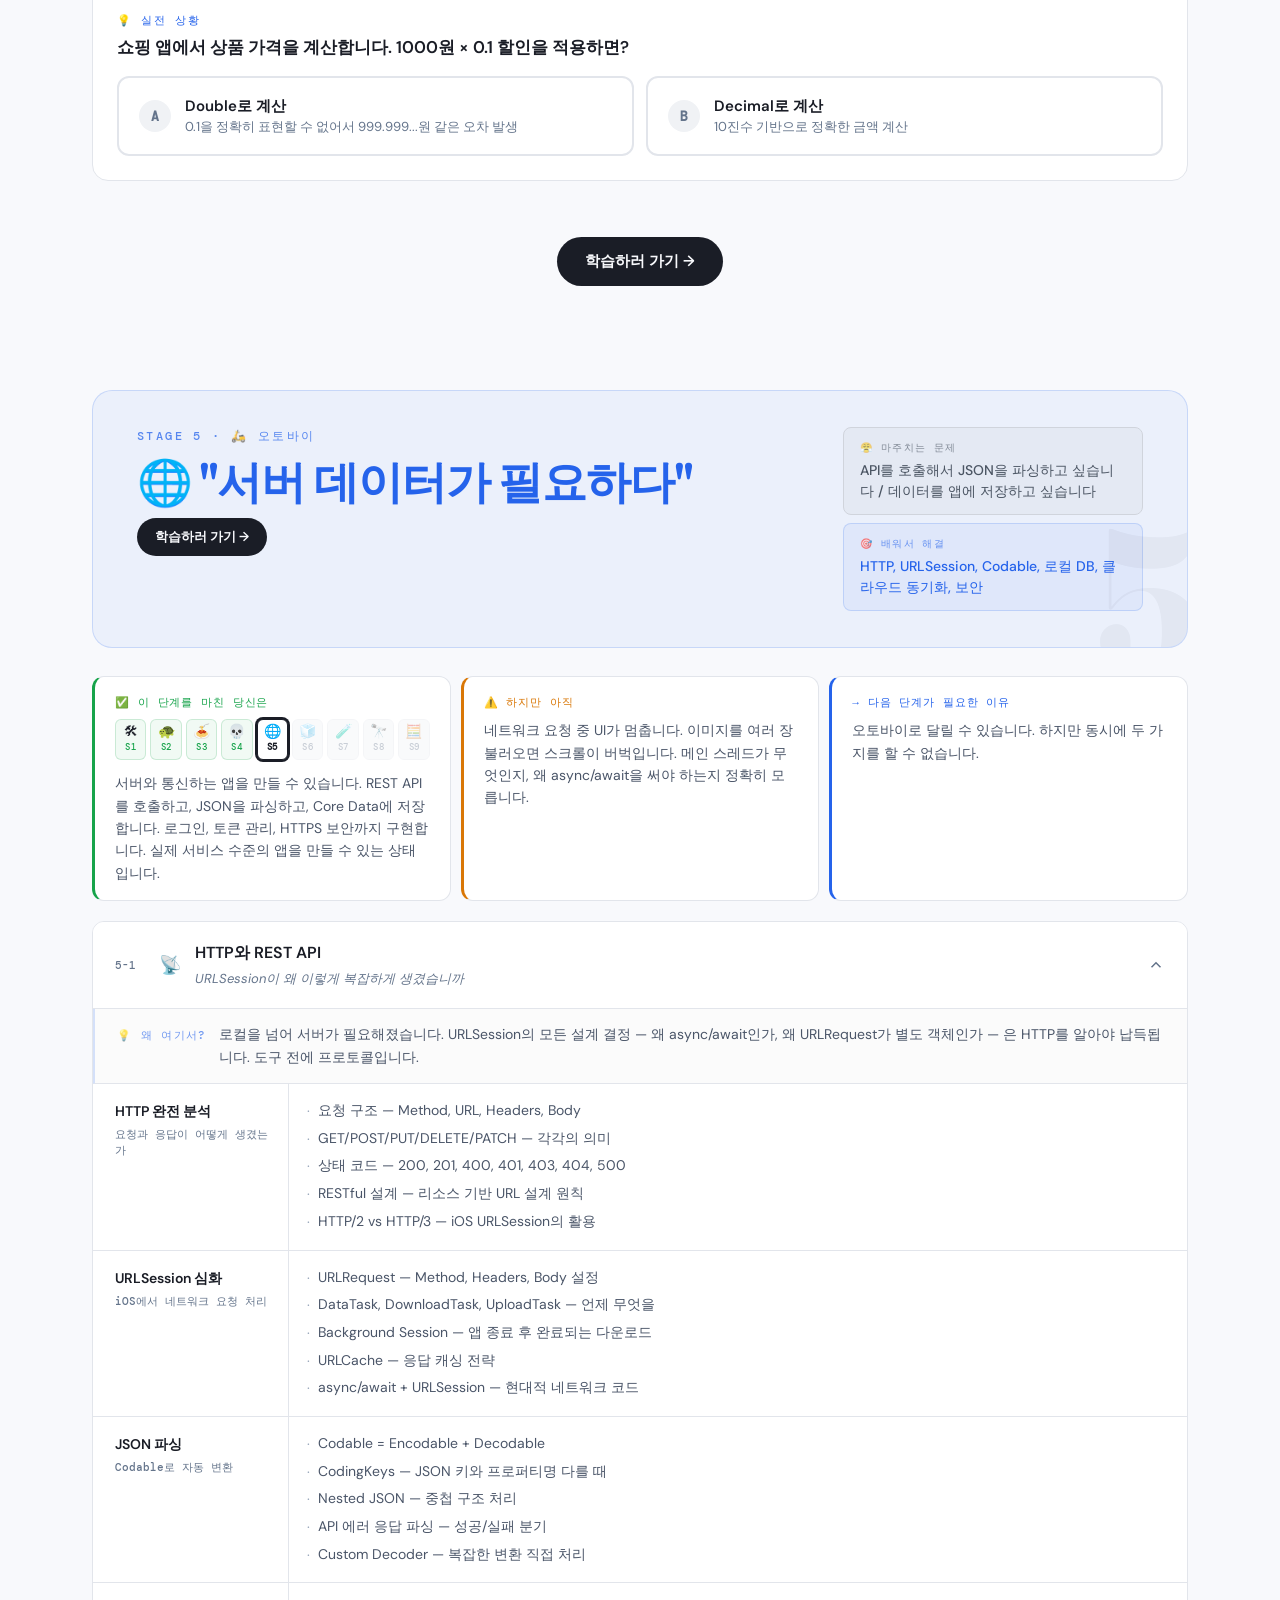
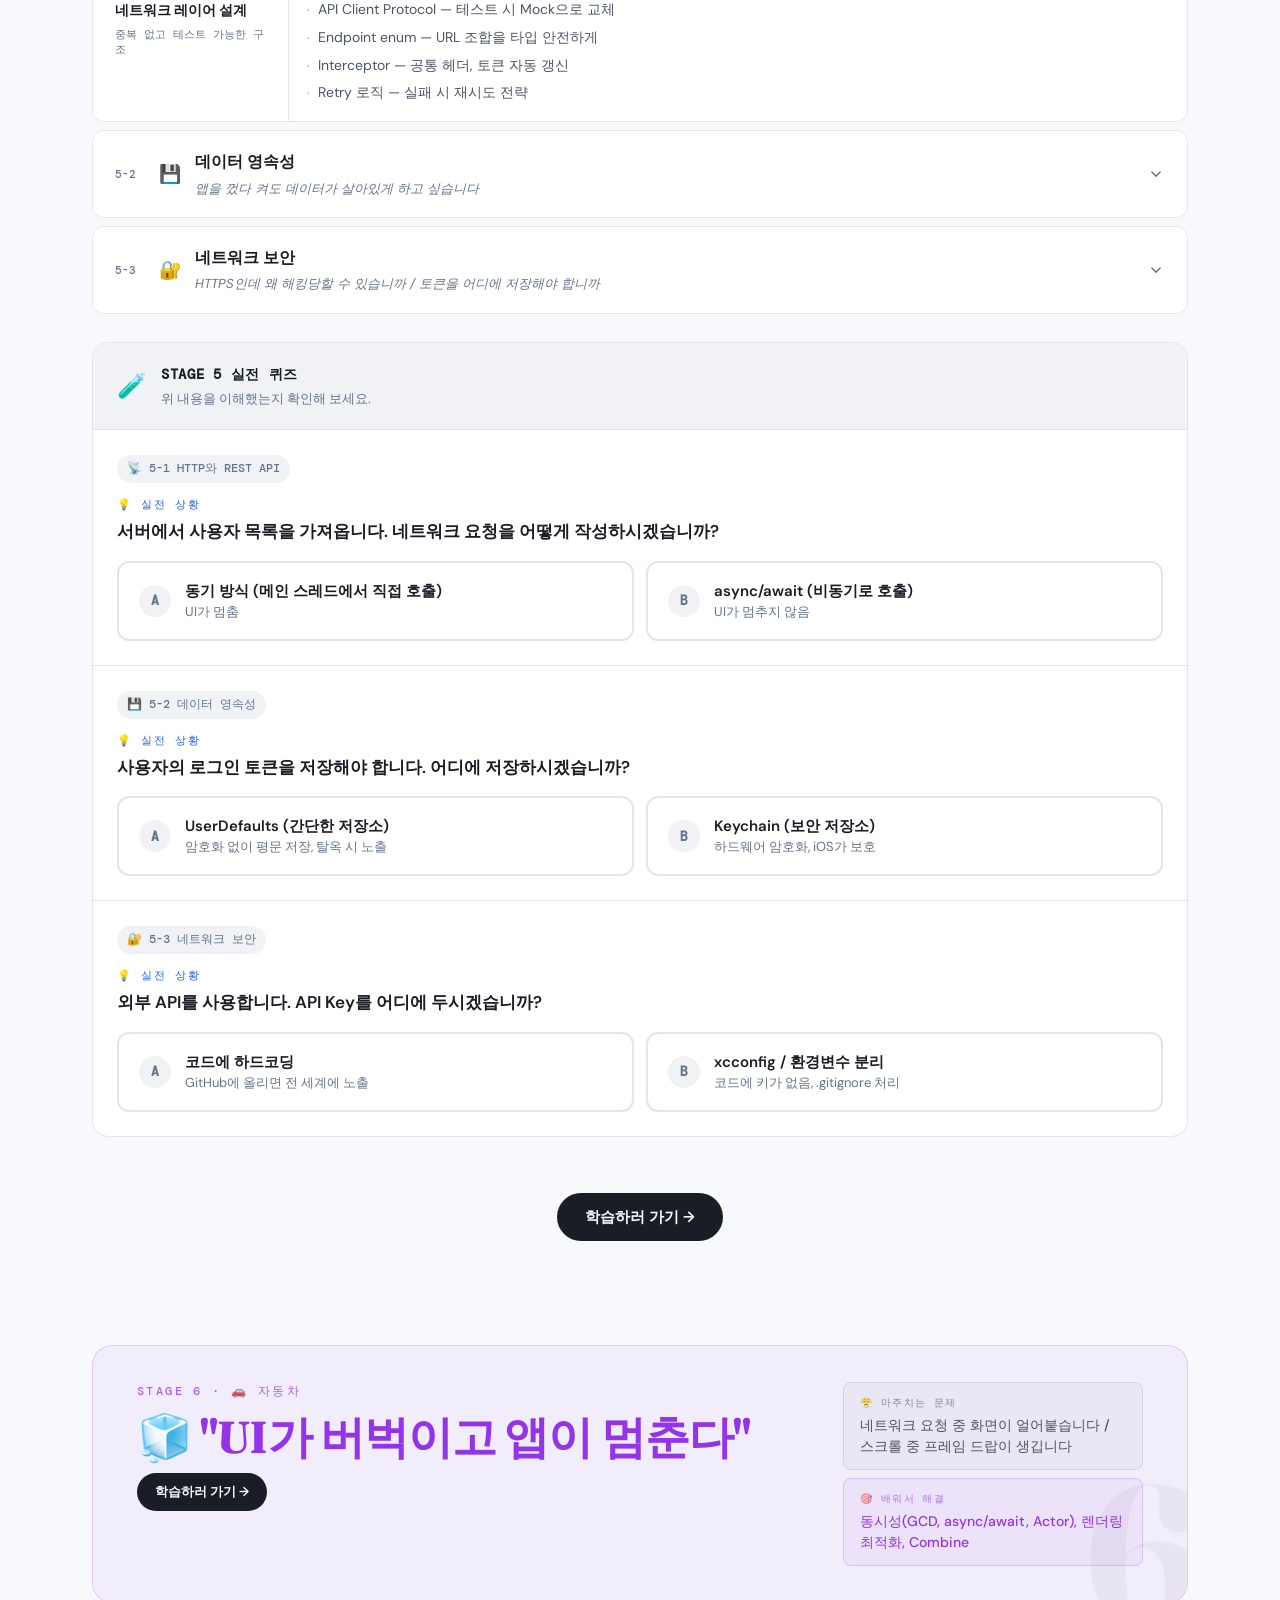
==== commit 57c2d27c: "feat: iframe 축소 + 다크모드 대응, 페이지 흐름 개선, GA4 전환 퍼널 추가 - Substack iframe 320px → 150px, 다크모드 invert 필터 적" ====
--- a/index.html
+++ b/index.html
@@ -58,7 +58,7 @@
       <span class="req-text" data-i18n-html="heroReq">시작하려면 <strong>Mac</strong>과 <strong>Xcode</strong>만 있으면 됩니다.</span>
     </div>
     <div class="hero-subscribe">
-      <iframe src="https://leeo25.substack.com/embed" width="480" height="320" style="border: 1px solid #EEE; background: white;" frameborder="0" scrolling="no"></iframe>
+      <iframe src="https://leeo25.substack.com/embed" width="480" height="150" frameborder="0" scrolling="no"></iframe>
     </div>
     <div class="hero-actions">
       <a href="#s1" class="btn-primary" data-i18n="btnCurriculum">커리큘럼 보기</a>
@@ -360,50 +360,6 @@
   </div>
 </section>
 
-<!-- COMMUNITY & NEWSLETTER -->
-<section class="community-section">
-  <div class="community-inner">
-    <p class="community-eyebrow">함께 성장하기</p>
-    <h2 class="community-heading">커뮤니티 & 뉴스레터</h2>
-    <div class="community-grid">
-
-      <!-- Substack -->
-      <div class="comm-card">
-        <div class="comm-card-top">
-          <span class="comm-ico">✉️</span>
-          <div>
-            <p class="comm-card-title">뉴스레터 구독</p>
-            <p class="comm-card-sub">Substack · 개발자리</p>
-          </div>
-        </div>
-        <p class="comm-card-desc">새 챕터 업데이트, iOS 개발 인사이트, 실무 CS 연결 내용을 격주로 받아보세요.</p>
-        <a href="https://leeo25.substack.com/" target="_blank" rel="noopener" class="comm-btn comm-btn-primary">
-          구독하기 →
-        </a>
-      </div>
-
-      <!-- KakaoTalk -->
-      <div class="comm-card">
-        <div class="comm-card-top">
-          <span class="comm-ico">💬</span>
-          <div>
-            <p class="comm-card-title">오픈 카카오톡</p>
-            <p class="comm-card-sub">함께 공부하는 iOS 커뮤니티</p>
-          </div>
-        </div>
-        <p class="comm-card-desc">질문하고 답하며 함께 성장하는 공간. QR 코드 또는 링크로 참여하기</p>
-        <div class="kakao-qr-wrap">
-          <img src="assets/kakao-qr.jpeg" alt="카카오 오픈채팅 QR 코드" class="kakao-qr-img">
-        </div>
-        <a href="https://open.kakao.com/o/pkdN2Oli" target="_blank" rel="noopener" class="comm-btn comm-btn-ghost">
-          오픈채팅 참여하기 →
-        </a>
-      </div>
-
-    </div>
-  </div>
-</section>
-
 <!-- SEARCH + NAV -->
 <div class="sticky-bar" id="stickyBar">
   <div class="sticky-inner">
@@ -418,6 +374,50 @@
 
 <!-- MAIN CONTENT -->
 <main class="main" id="main"></main>
+
+<!-- COMMUNITY & NEWSLETTER -->
+<section class="community-section">
+  <div class="community-inner">
+    <p class="community-eyebrow">함께 성장하기</p>
+    <h2 class="community-heading">커뮤니티 & 뉴스레터</h2>
+    <div class="community-grid">
+
+      <!-- Substack -->
+      <div class="comm-card">
+        <div class="comm-card-top">
+          <span class="comm-ico">✉️</span>
+          <div>
+            <p class="comm-card-title">뉴스레터 구독</p>
+            <p class="comm-card-sub">Substack · 개발자리</p>
+          </div>
+        </div>
+        <p class="comm-card-desc">새 챕터 업데이트, iOS 개발 인사이트, 실무 CS 연결 내용을 격주로 받아보세요.</p>
+        <a href="https://leeo25.substack.com/" target="_blank" rel="noopener" class="comm-btn comm-btn-primary">
+          구독하기 →
+        </a>
+      </div>
+
+      <!-- KakaoTalk -->
+      <div class="comm-card">
+        <div class="comm-card-top">
+          <span class="comm-ico">💬</span>
+          <div>
+            <p class="comm-card-title">오픈 카카오톡</p>
+            <p class="comm-card-sub">함께 공부하는 iOS 커뮤니티</p>
+          </div>
+        </div>
+        <p class="comm-card-desc">질문하고 답하며 함께 성장하는 공간. QR 코드 또는 링크로 참여하기</p>
+        <div class="kakao-qr-wrap">
+          <img src="assets/kakao-qr.jpeg" alt="카카오 오픈채팅 QR 코드" class="kakao-qr-img">
+        </div>
+        <a href="https://open.kakao.com/o/pkdN2Oli" target="_blank" rel="noopener" class="comm-btn comm-btn-ghost">
+          오픈채팅 참여하기 →
+        </a>
+      </div>
+
+    </div>
+  </div>
+</section>
 
 <!-- FOOTER -->
 <footer class="footer">
--- a/assets/style.css
+++ b/assets/style.css
@@ -219,7 +219,12 @@
 }
 .hero-subscribe iframe {
   border-radius: var(--radius-md);
+  border: 1px solid var(--border);
+  background: var(--surface);
   max-width: 100%;
+}
+[data-theme="dark"] .hero-subscribe iframe {
+  filter: invert(1) hue-rotate(180deg);
 }
 
 .hero-actions {
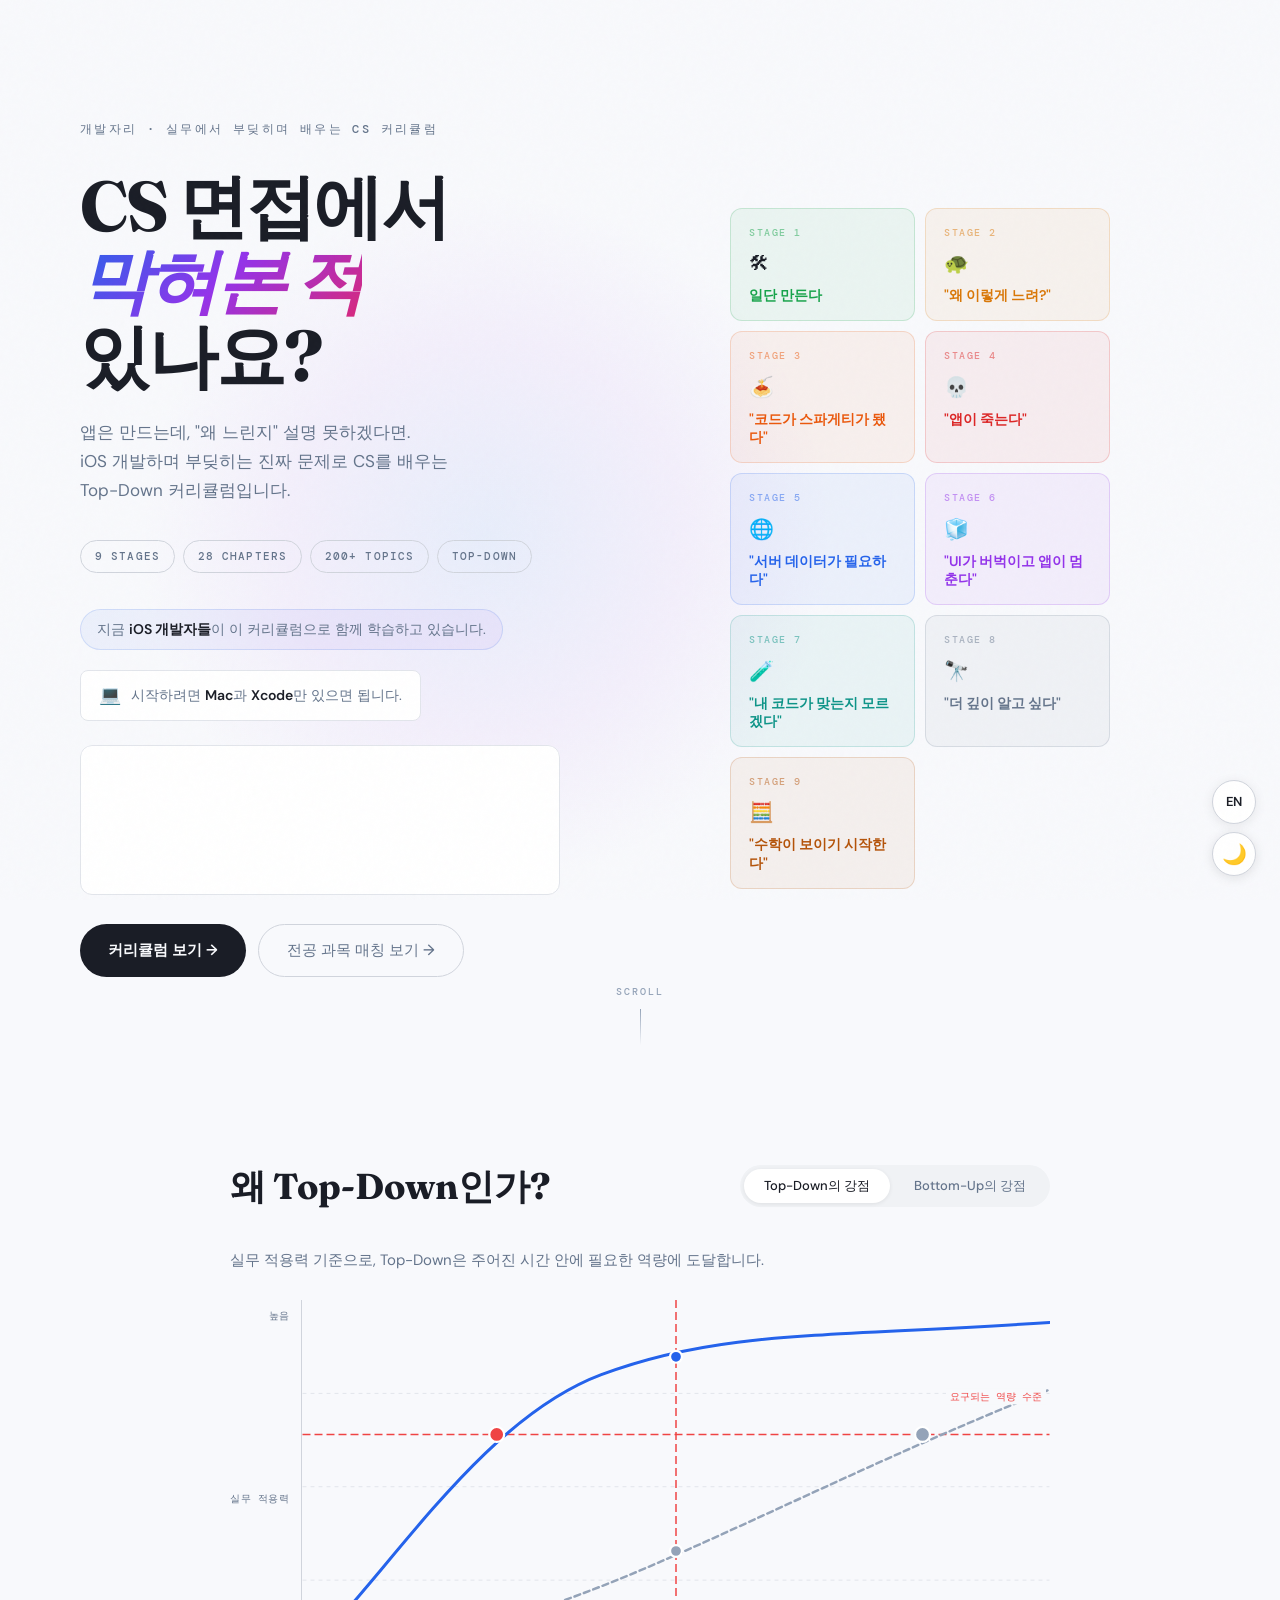
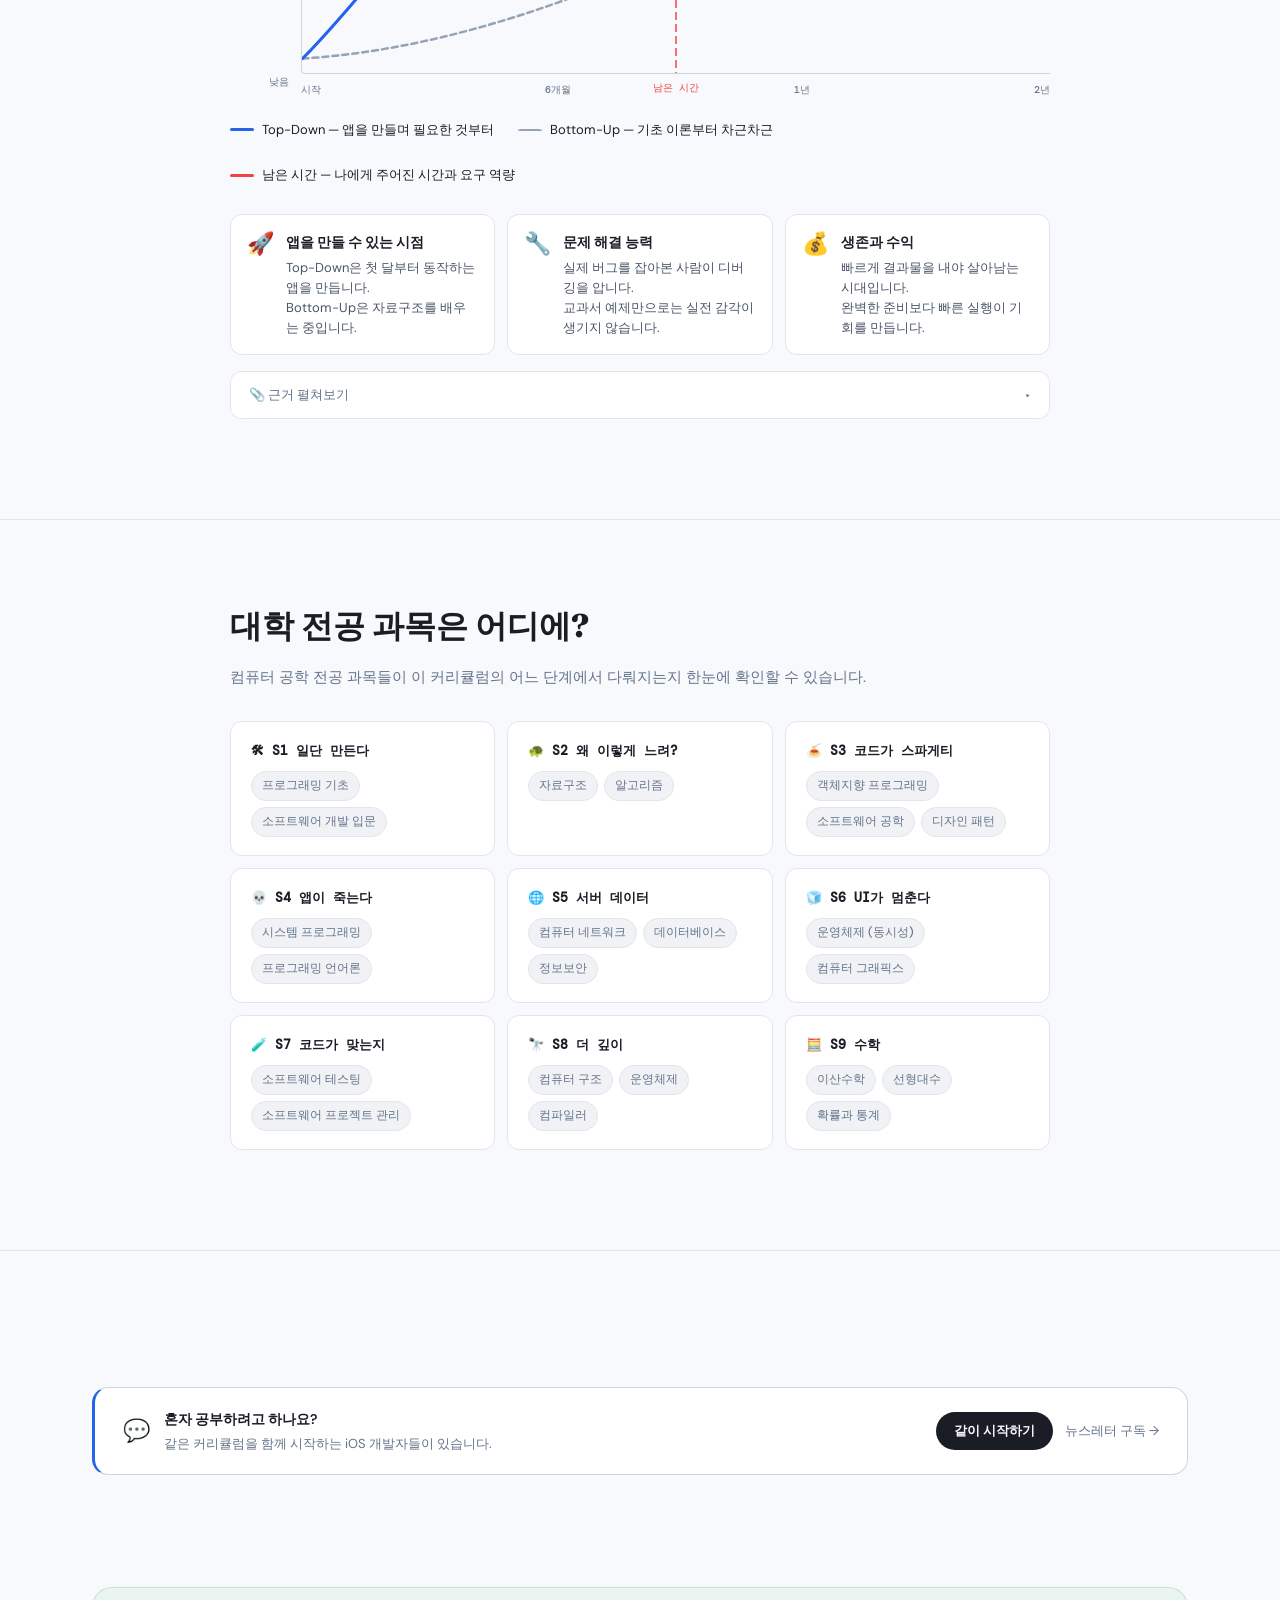
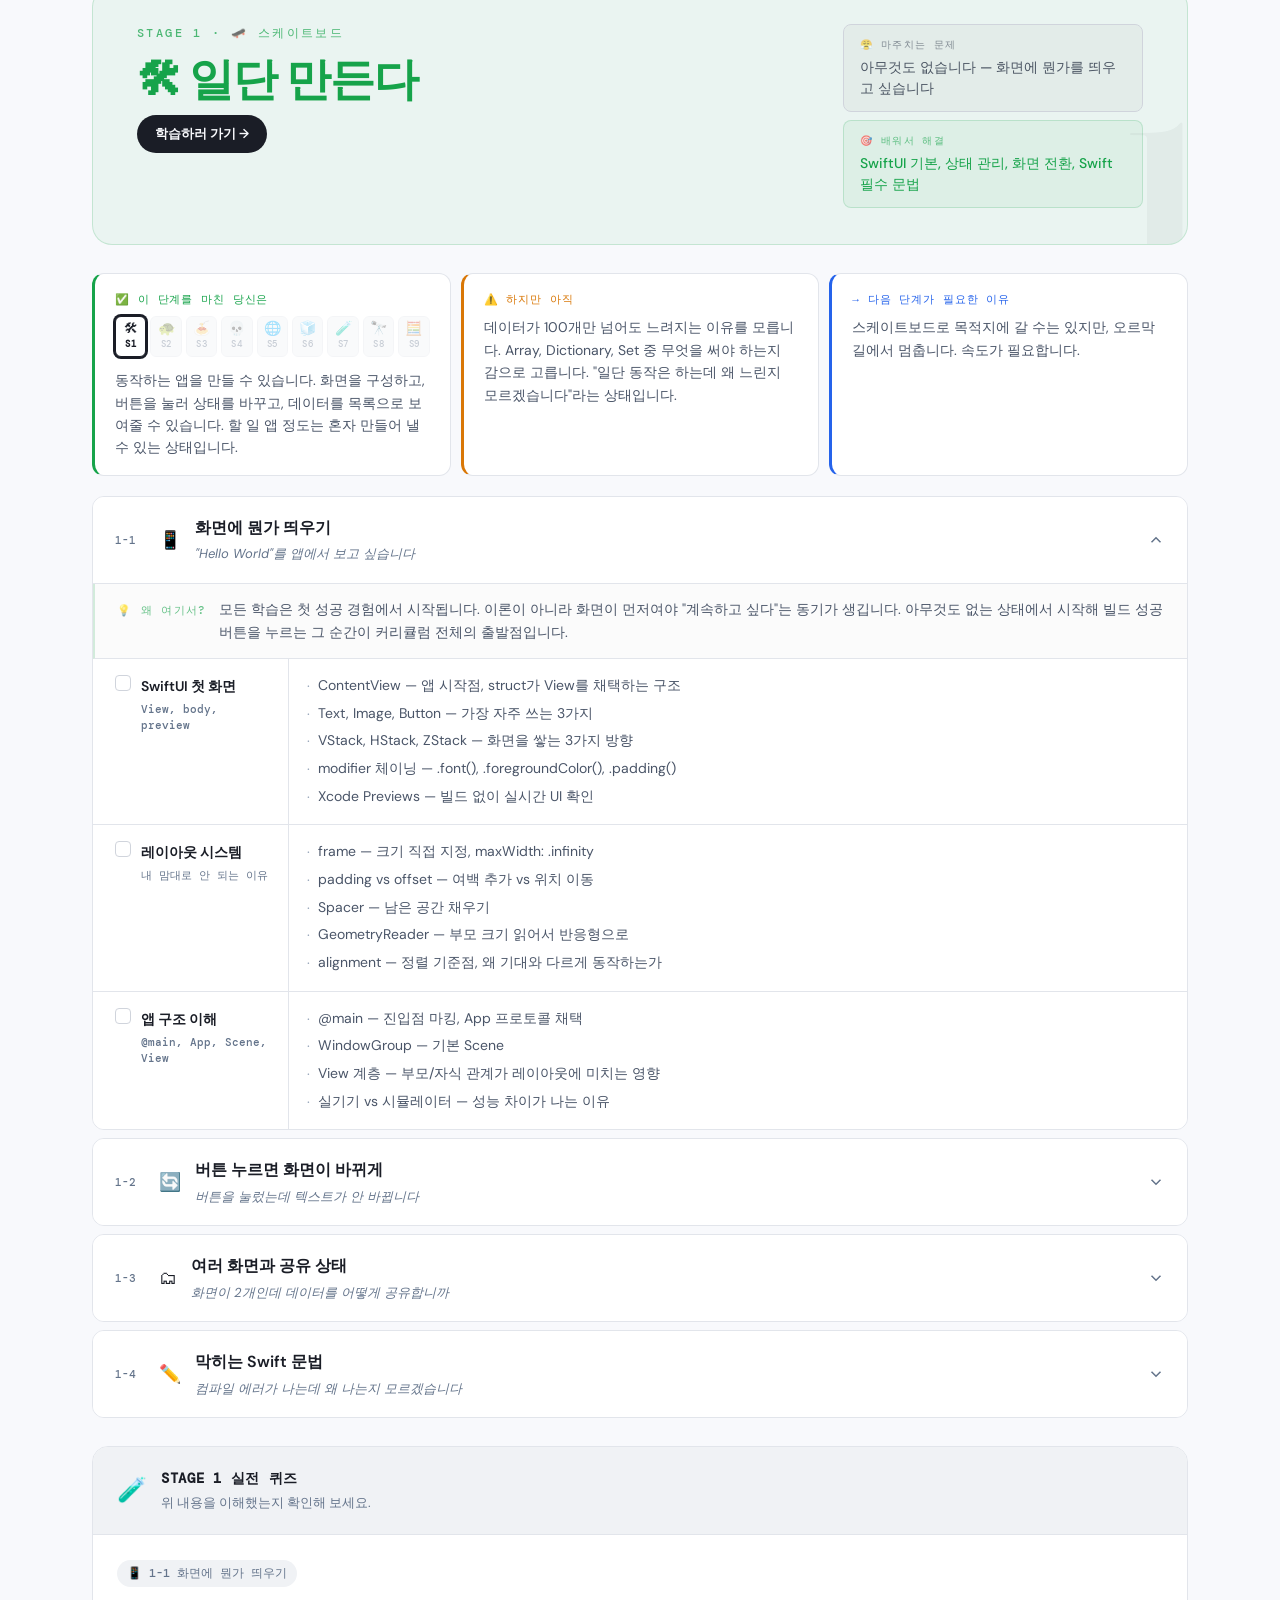
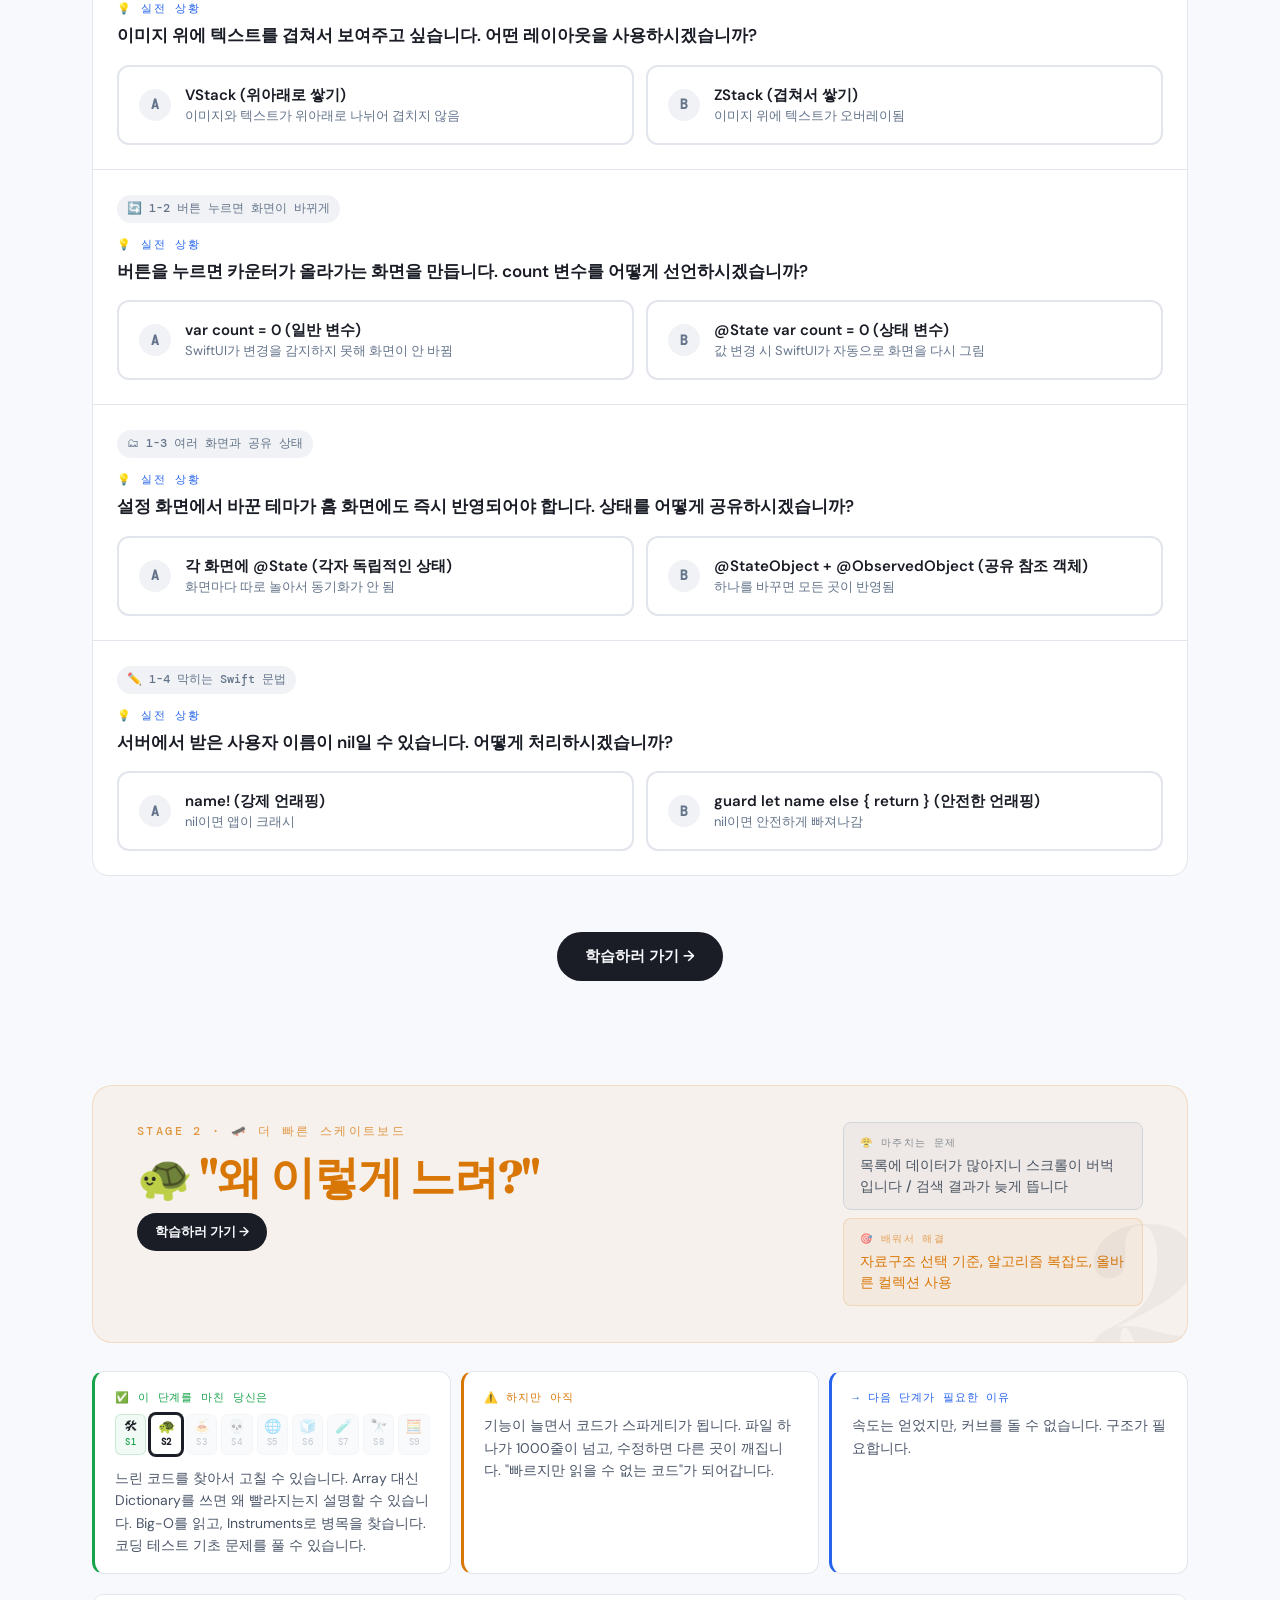
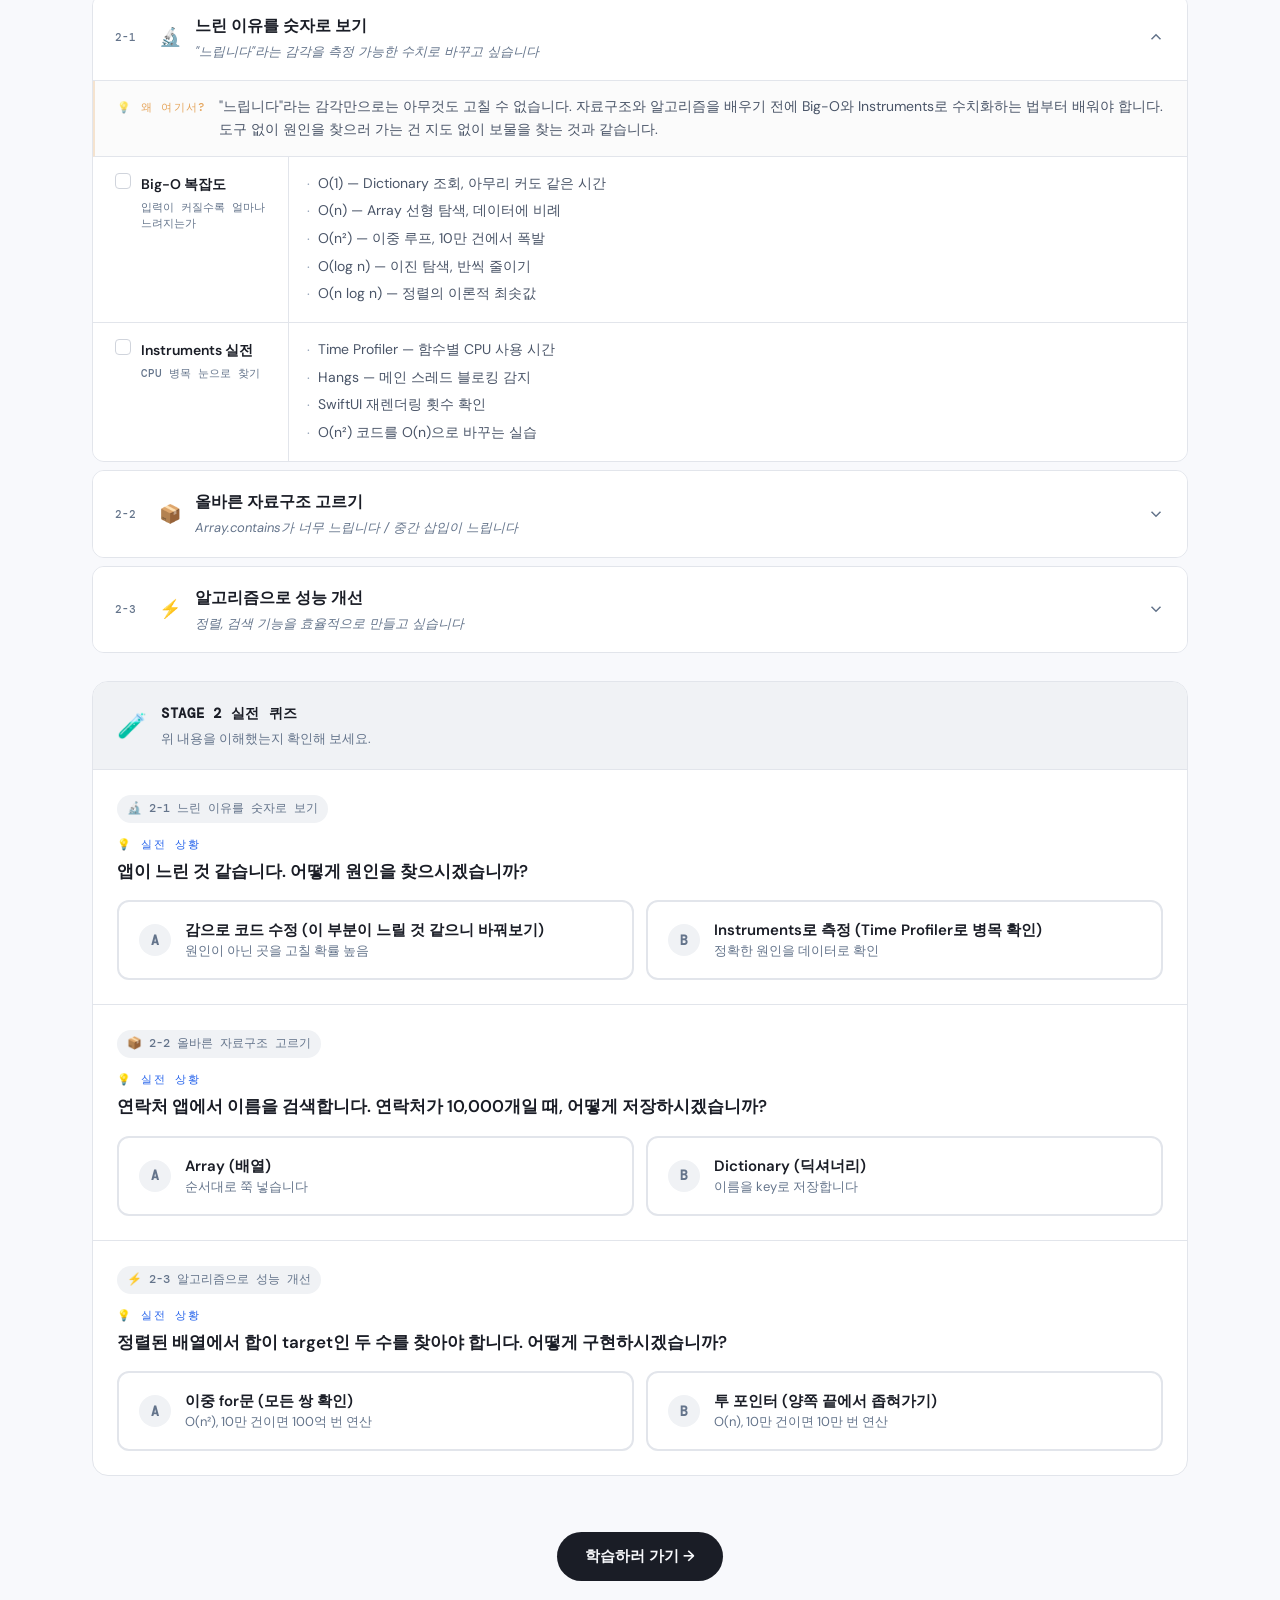
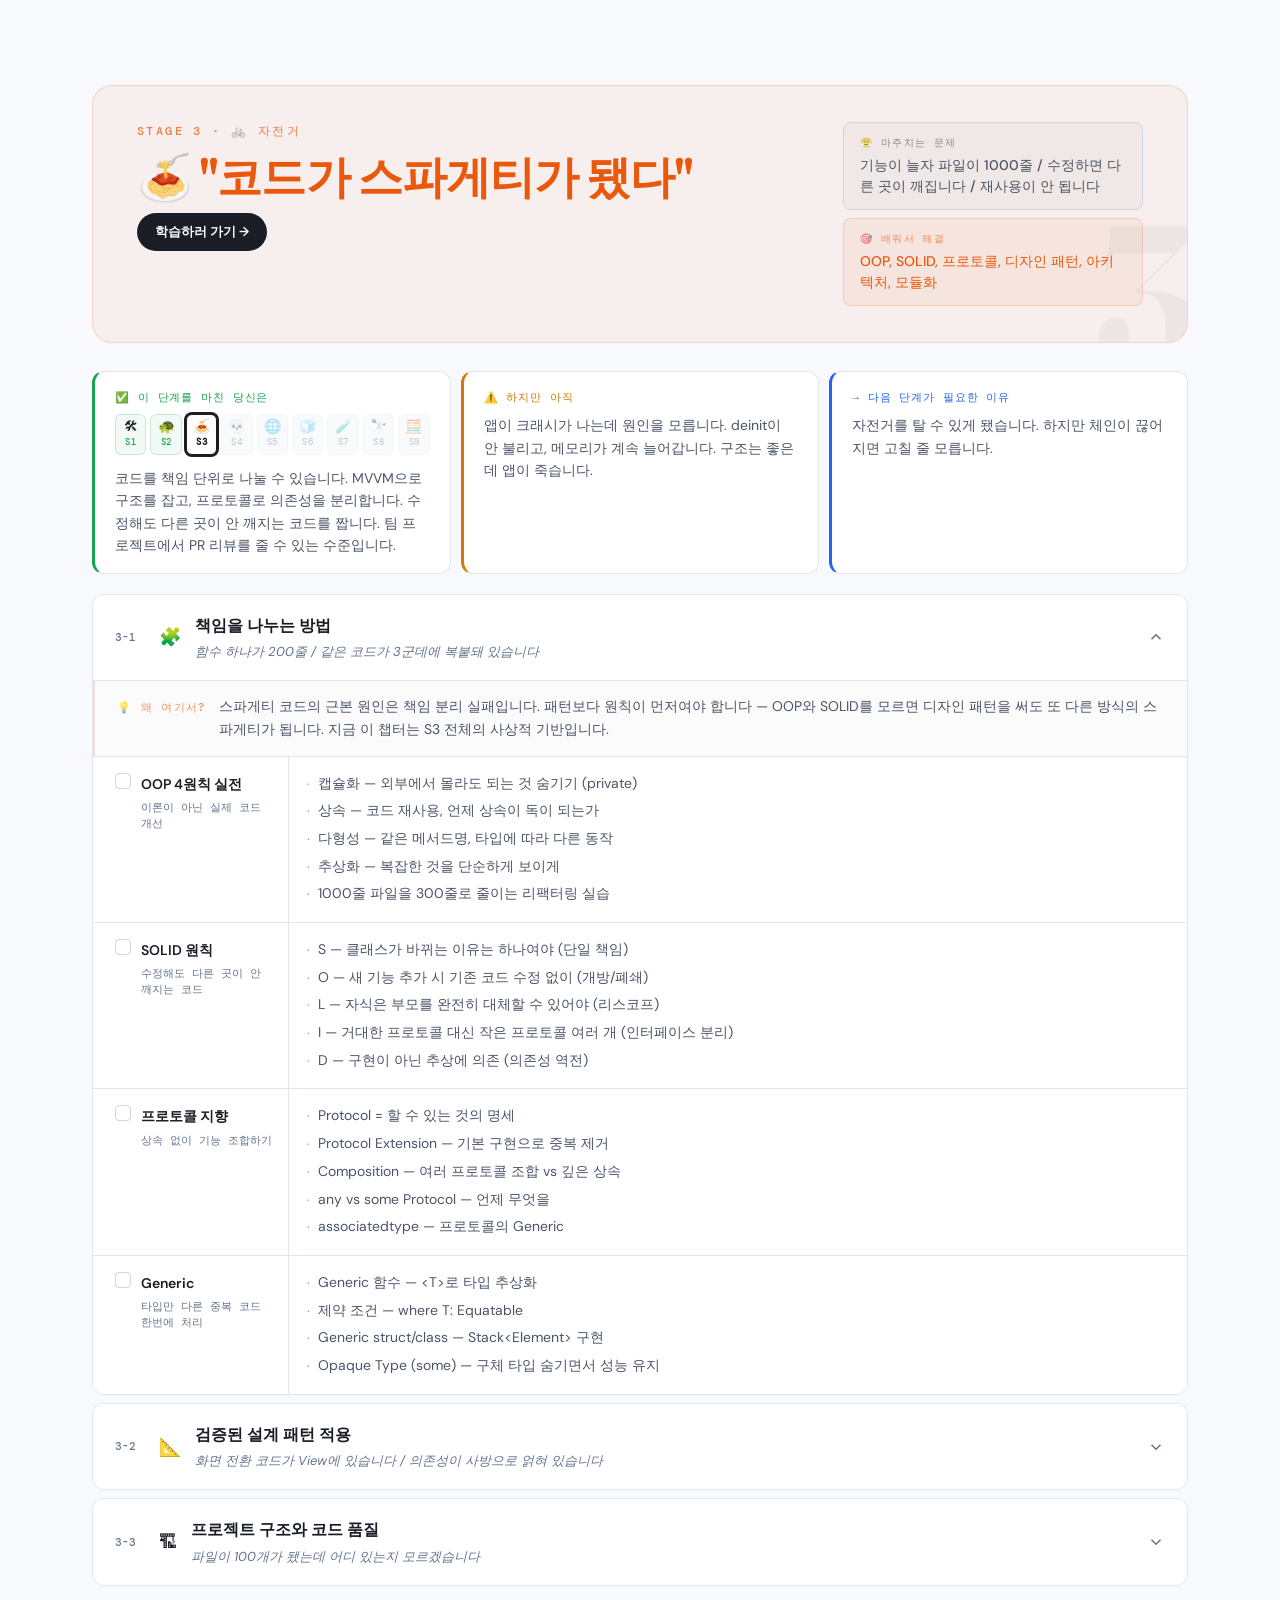
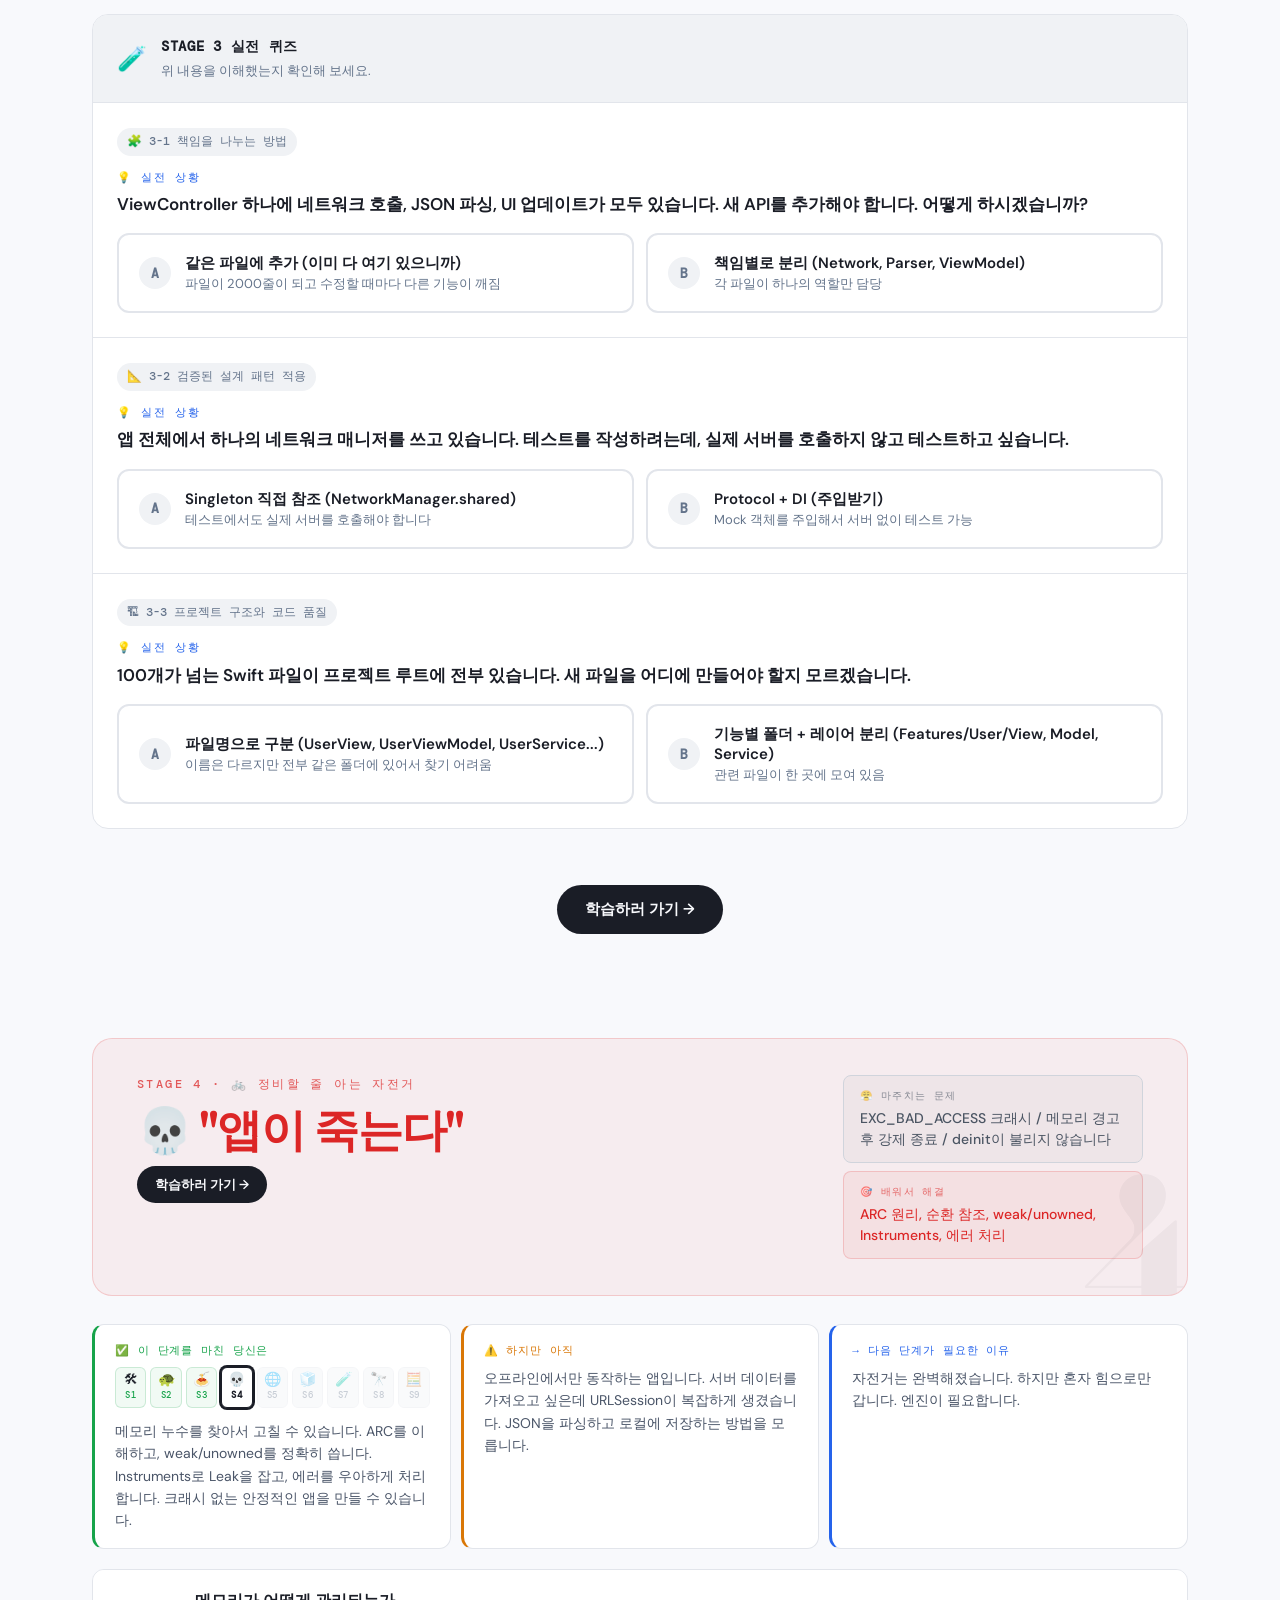
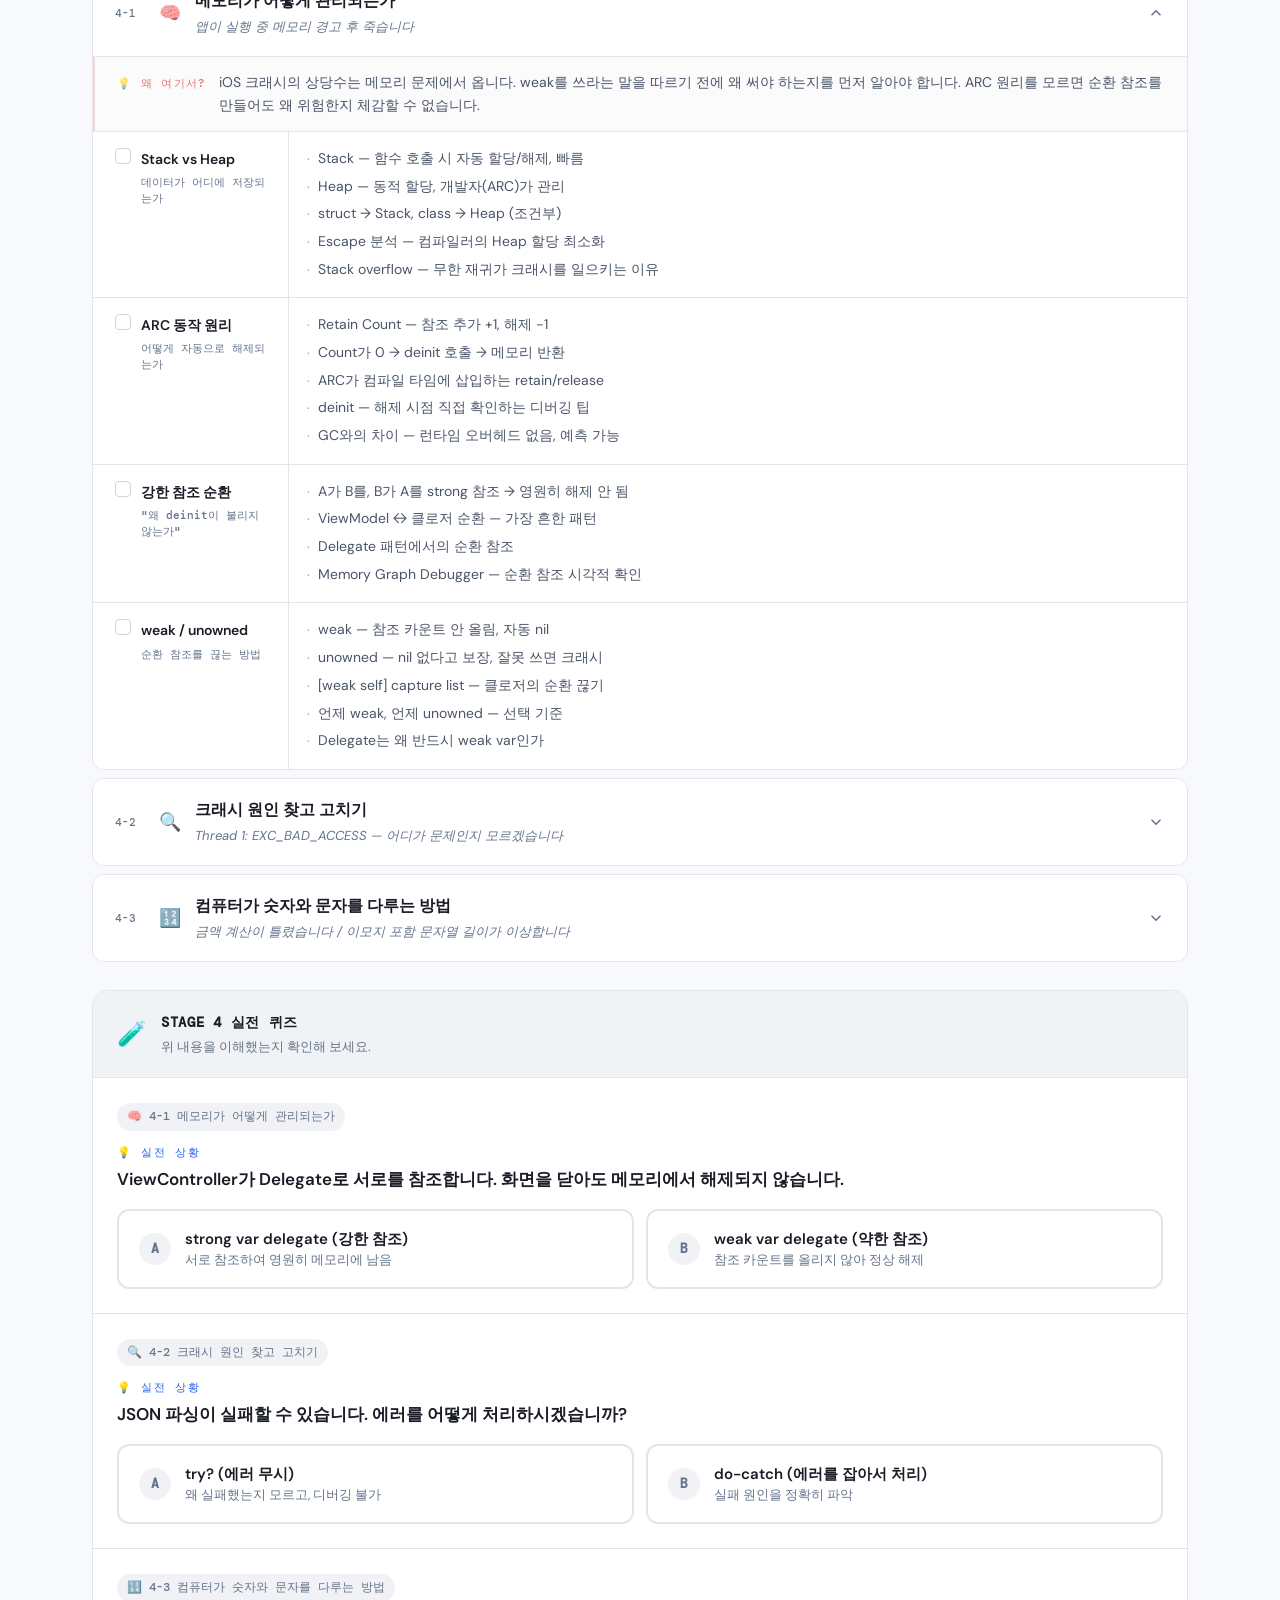
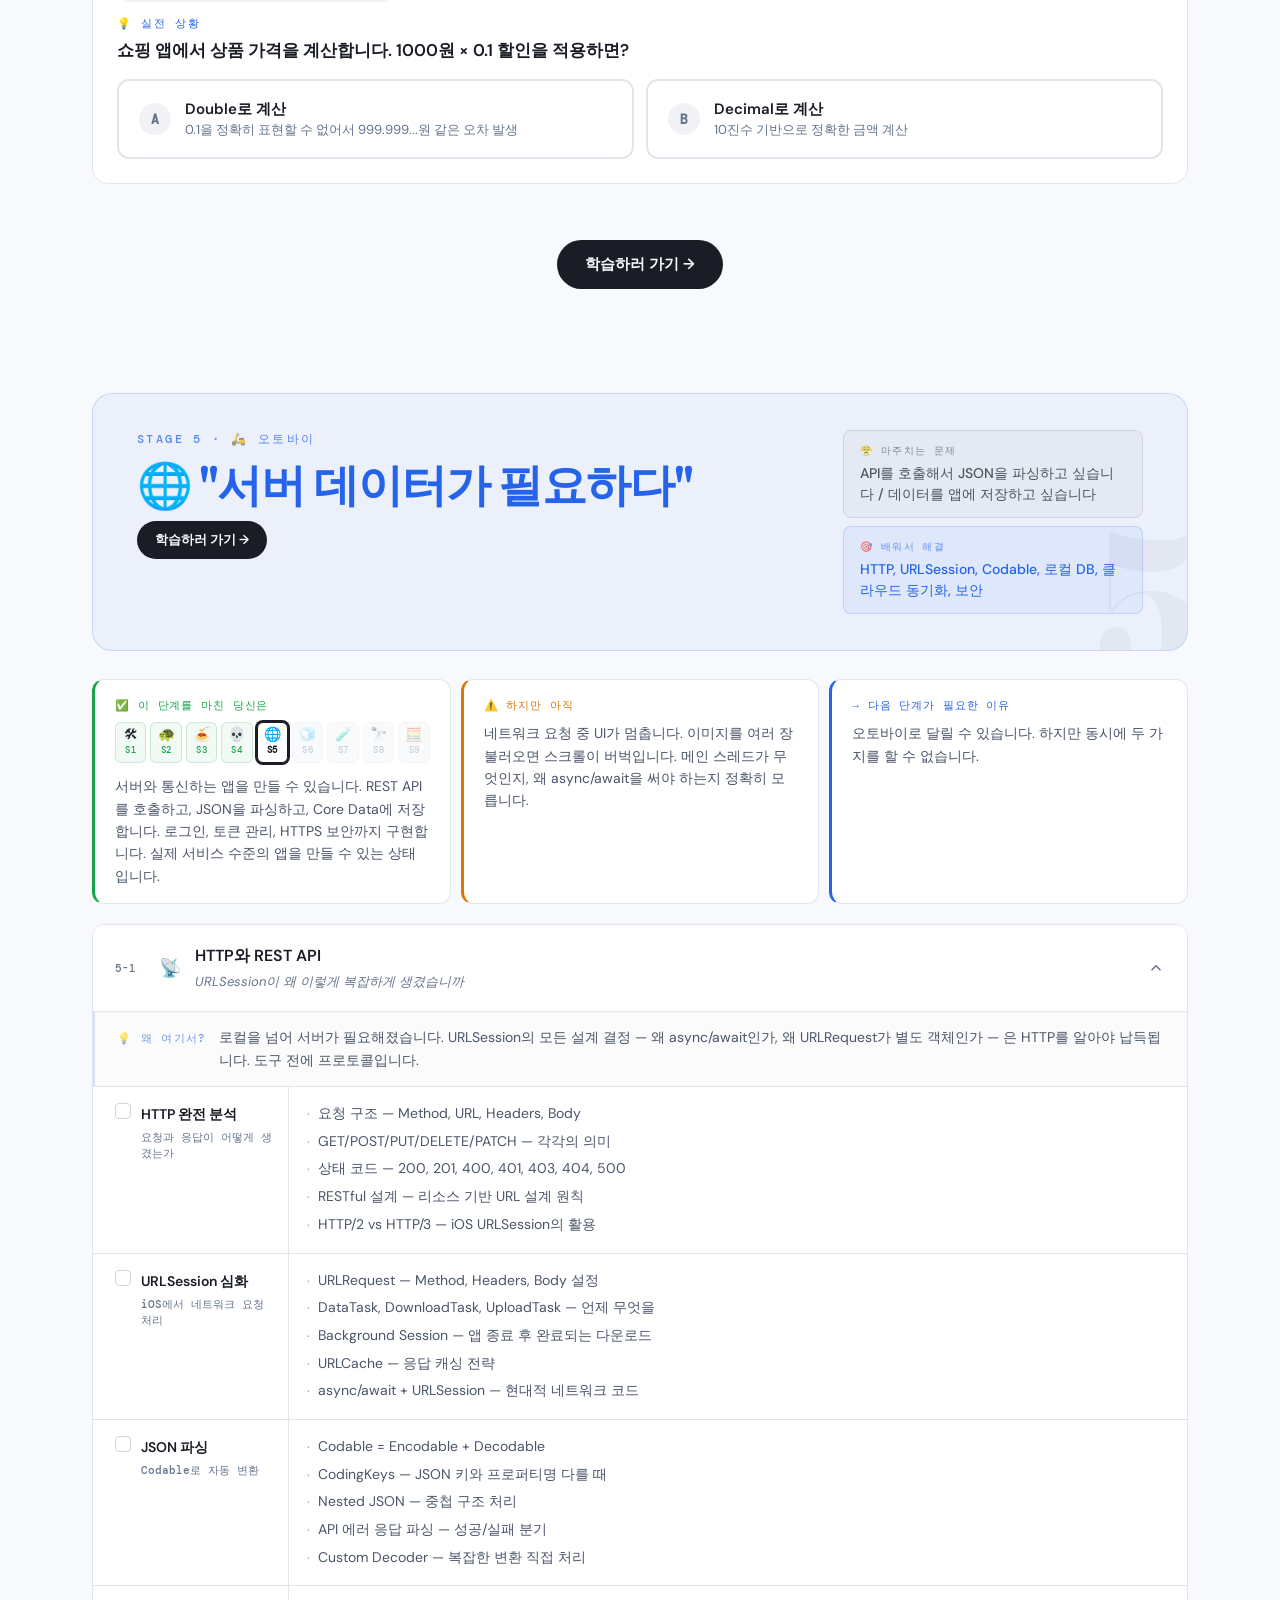
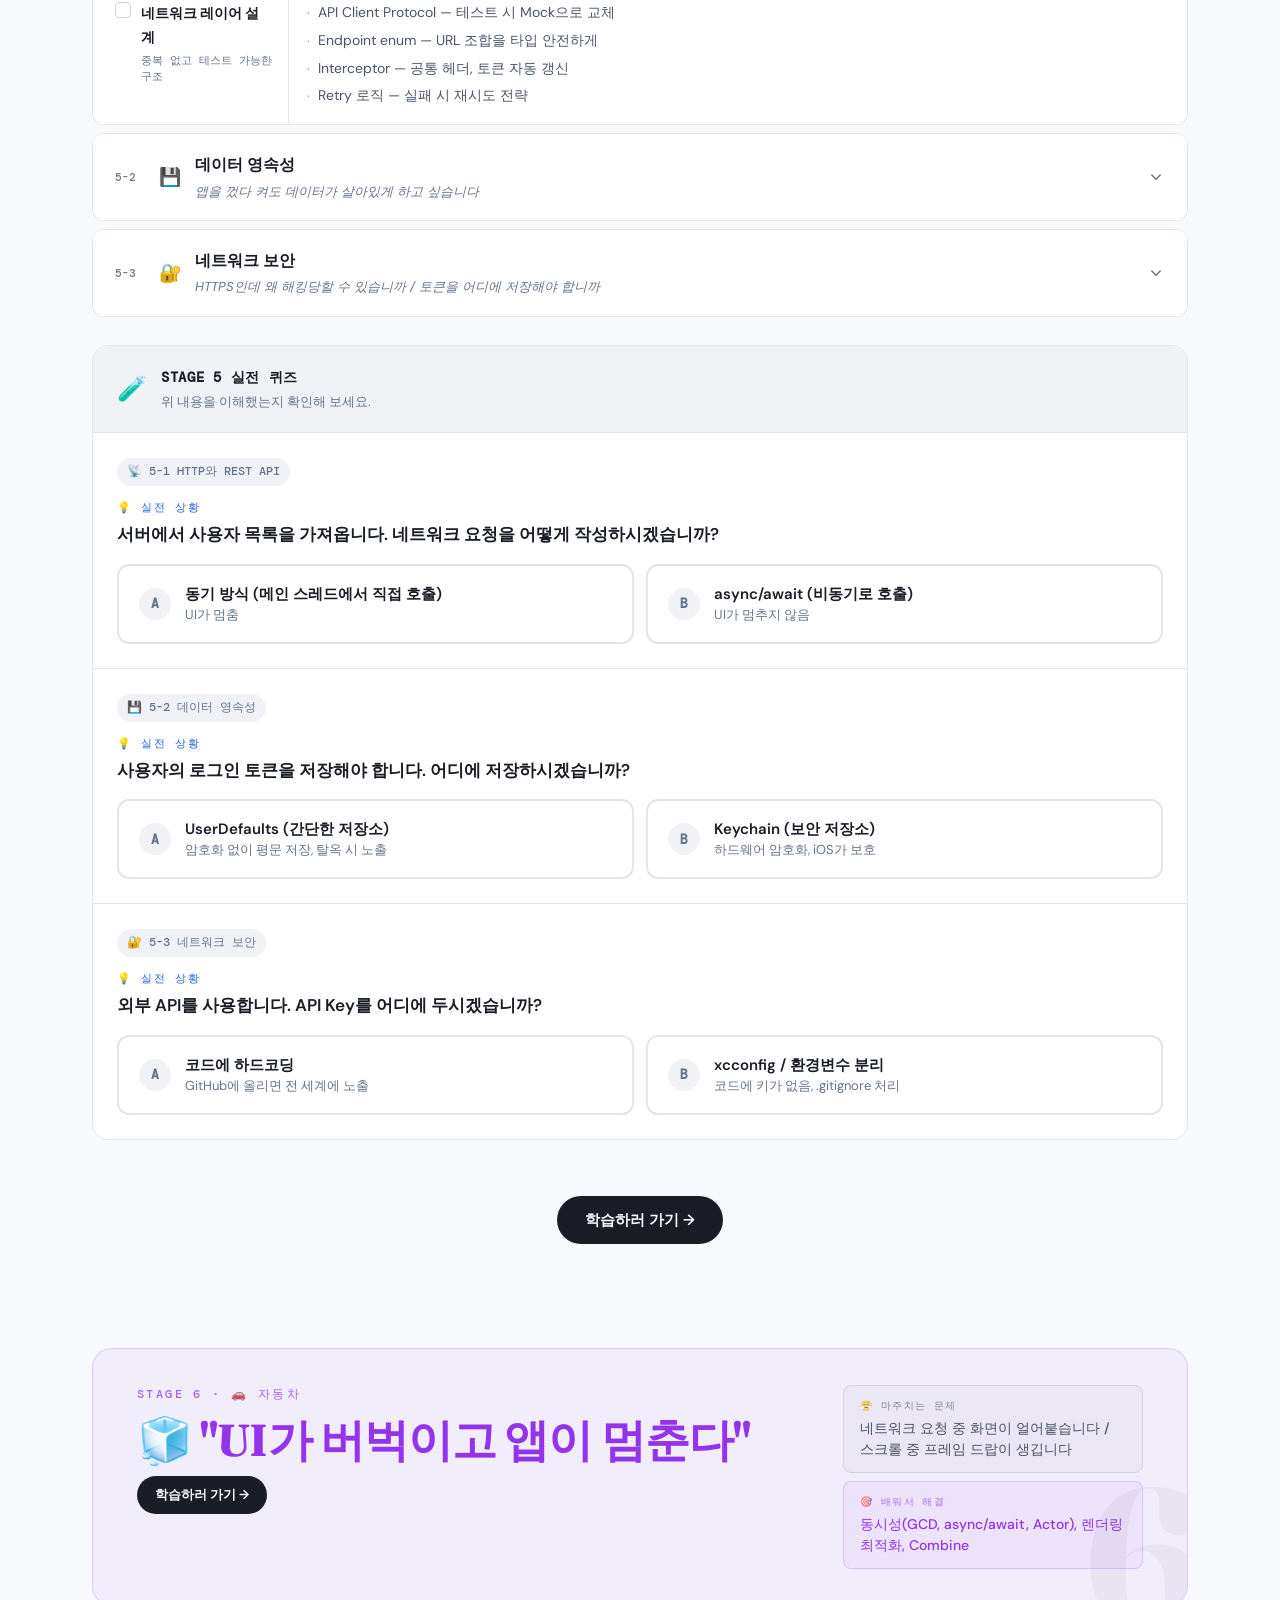
==== commit de4562ad: "feat: 모바일 Hero 최적화, 용어 개선, 학습 진행률 저장, 검색바 개선 - 모바일에서 Substack iframe 숨김 (하단 커뮤니티에서 구독 유도) - Hero lab" ====
--- a/index.html
+++ b/index.html
@@ -41,7 +41,7 @@
 <section class="hero" id="hero">
   <div class="hero-glow"></div>
   <div class="hero-content">
-    <p class="hero-label" data-i18n="heroLabel">개발자리 · Top-Down 컴퓨터 공학 Curriculum</p>
+    <p class="hero-label" data-i18n="heroLabel">개발자리 · 실무에서 부딪히며 배우는 CS 커리큘럼</p>
     <h1 class="hero-title" data-i18n-html="heroTitle">CS 면접에서<br><em>막혀본 적</em><br>있나요?</h1>
     <p class="hero-sub" data-i18n-html="heroSub">앱은 만드는데, "왜 느린지" 설명 못하겠다면.<br>iOS 개발하며 부딪히는 진짜 문제로 CS를 배우는<br>Top-Down 커리큘럼입니다.</p>
     <div class="hero-meta">
@@ -362,6 +362,7 @@
 
 <!-- SEARCH + NAV -->
 <div class="sticky-bar" id="stickyBar">
+  <div class="progress-bar-wrap"><div class="progress-bar-fill" id="progressBar"></div></div>
   <div class="sticky-inner">
     <div class="search-box">
       <svg width="14" height="14" viewBox="0 0 24 24" fill="none" stroke="currentColor" stroke-width="2.5"><circle cx="11" cy="11" r="8"/><path d="M21 21l-4.35-4.35"/></svg>
--- a/assets/style.css
+++ b/assets/style.css
@@ -349,8 +349,26 @@
   backdrop-filter: blur(20px) saturate(1.4);
   -webkit-backdrop-filter: blur(20px) saturate(1.4);
   border-bottom: 1px solid var(--border);
+  transition: transform .3s ease, opacity .3s ease;
+}
+.sticky-bar.sticky-hidden {
+  transform: translateY(-100%);
+  opacity: 0;
+  pointer-events: none;
 }
 [data-theme="dark"] .sticky-bar { background: rgba(11,13,16,.88); }
+
+/* Progress bar */
+.progress-bar-wrap {
+  height: 3px;
+  background: var(--border);
+}
+.progress-bar-fill {
+  height: 100%;
+  background: linear-gradient(90deg, var(--s1), var(--s5), var(--s6));
+  width: 0%;
+  transition: width .4s ease;
+}
 
 .sticky-inner {
   max-width: 1160px;
@@ -867,7 +885,43 @@
 .topic-left {
   padding: 16px 16px 16px 22px;
   border-right: 1px solid var(--border);
-}
+  display: flex;
+  gap: 10px;
+  align-items: flex-start;
+}
+
+/* Topic completion checkbox */
+.topic-check {
+  appearance: none;
+  -webkit-appearance: none;
+  width: 16px;
+  height: 16px;
+  border: 1.5px solid var(--border2);
+  border-radius: 4px;
+  flex-shrink: 0;
+  cursor: pointer;
+  transition: all .15s;
+  position: relative;
+}
+.topic-check:checked {
+  background: var(--s5);
+  border-color: var(--s5);
+}
+.topic-check:checked::after {
+  content: '';
+  position: absolute;
+  left: 4px; top: 1px;
+  width: 5px; height: 9px;
+  border: solid #fff;
+  border-width: 0 2px 2px 0;
+  transform: rotate(45deg);
+}
+.topic.completed .topic-name,
+.topic.completed .topic-sub {
+  opacity: .5;
+  text-decoration: line-through;
+}
+.topic-left-text { flex: 1; min-width: 0; }
 
 .topic-name {
   font-size: 14px;
@@ -1873,8 +1927,7 @@
   .hero-sub { max-width: 100%; }
   .hero-meta { justify-content: center; }
   .hero-social-proof { margin-left: auto; margin-right: auto; text-align: center; }
-  .hero-subscribe { margin-left: auto; margin-right: auto; }
-  .hero-subscribe iframe { width: 100%; max-width: 480px; }
+  .hero-subscribe { display: none; }
   .hero-actions { justify-content: center; }
   .hero-flow { display: none; }
   .sticky-inner { padding: 10px 20px; }
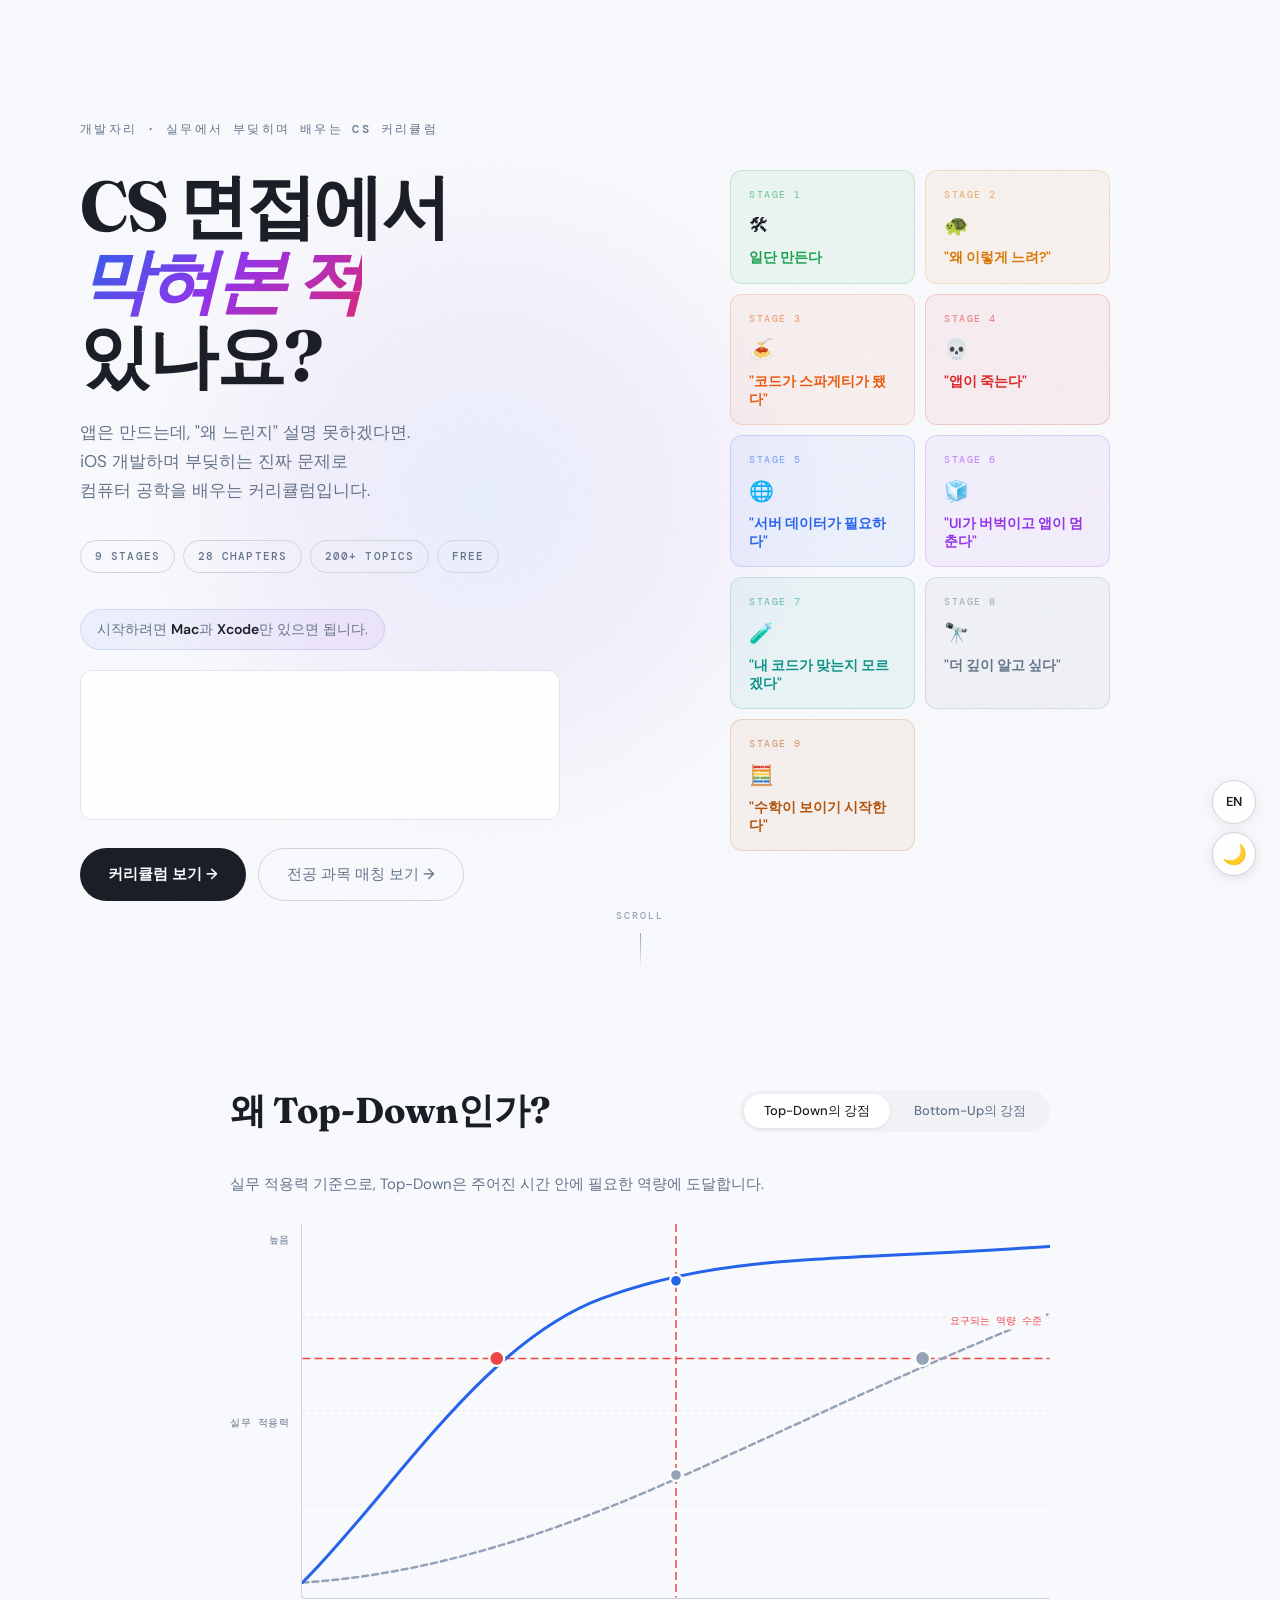
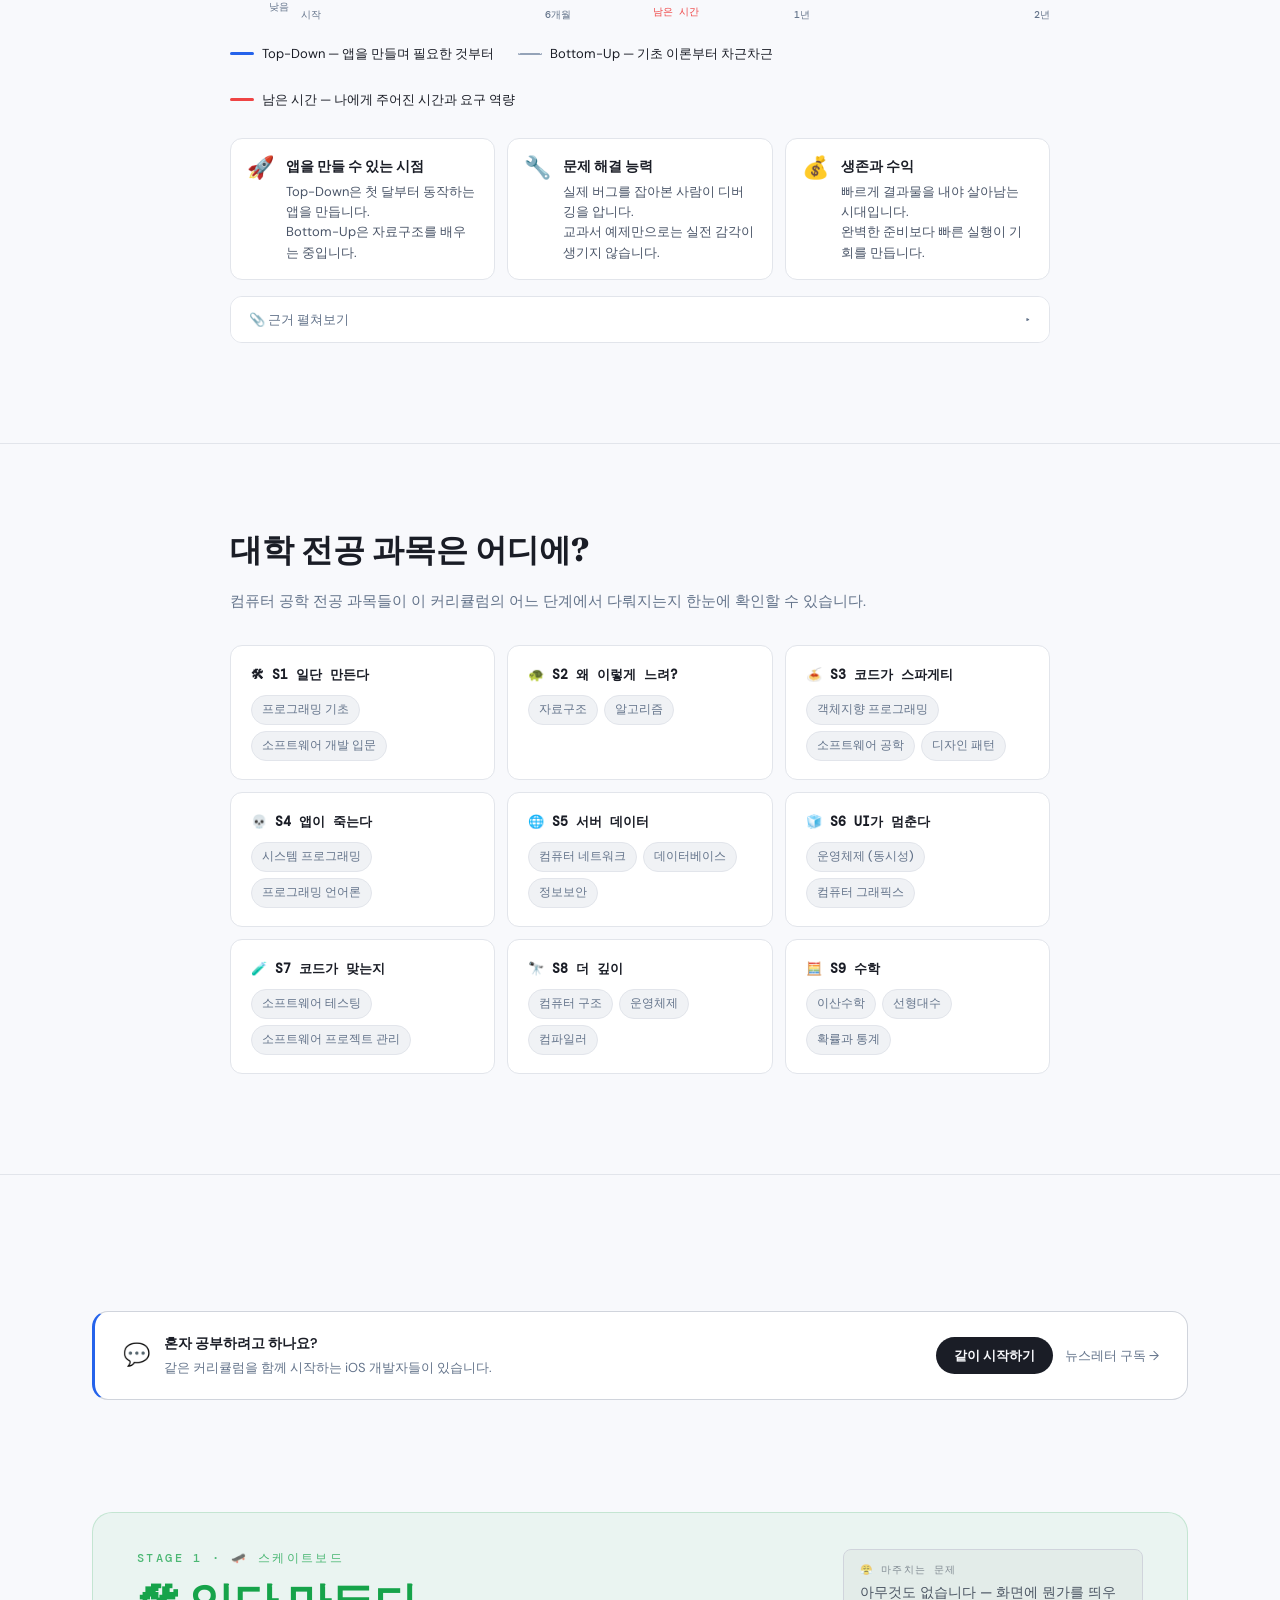
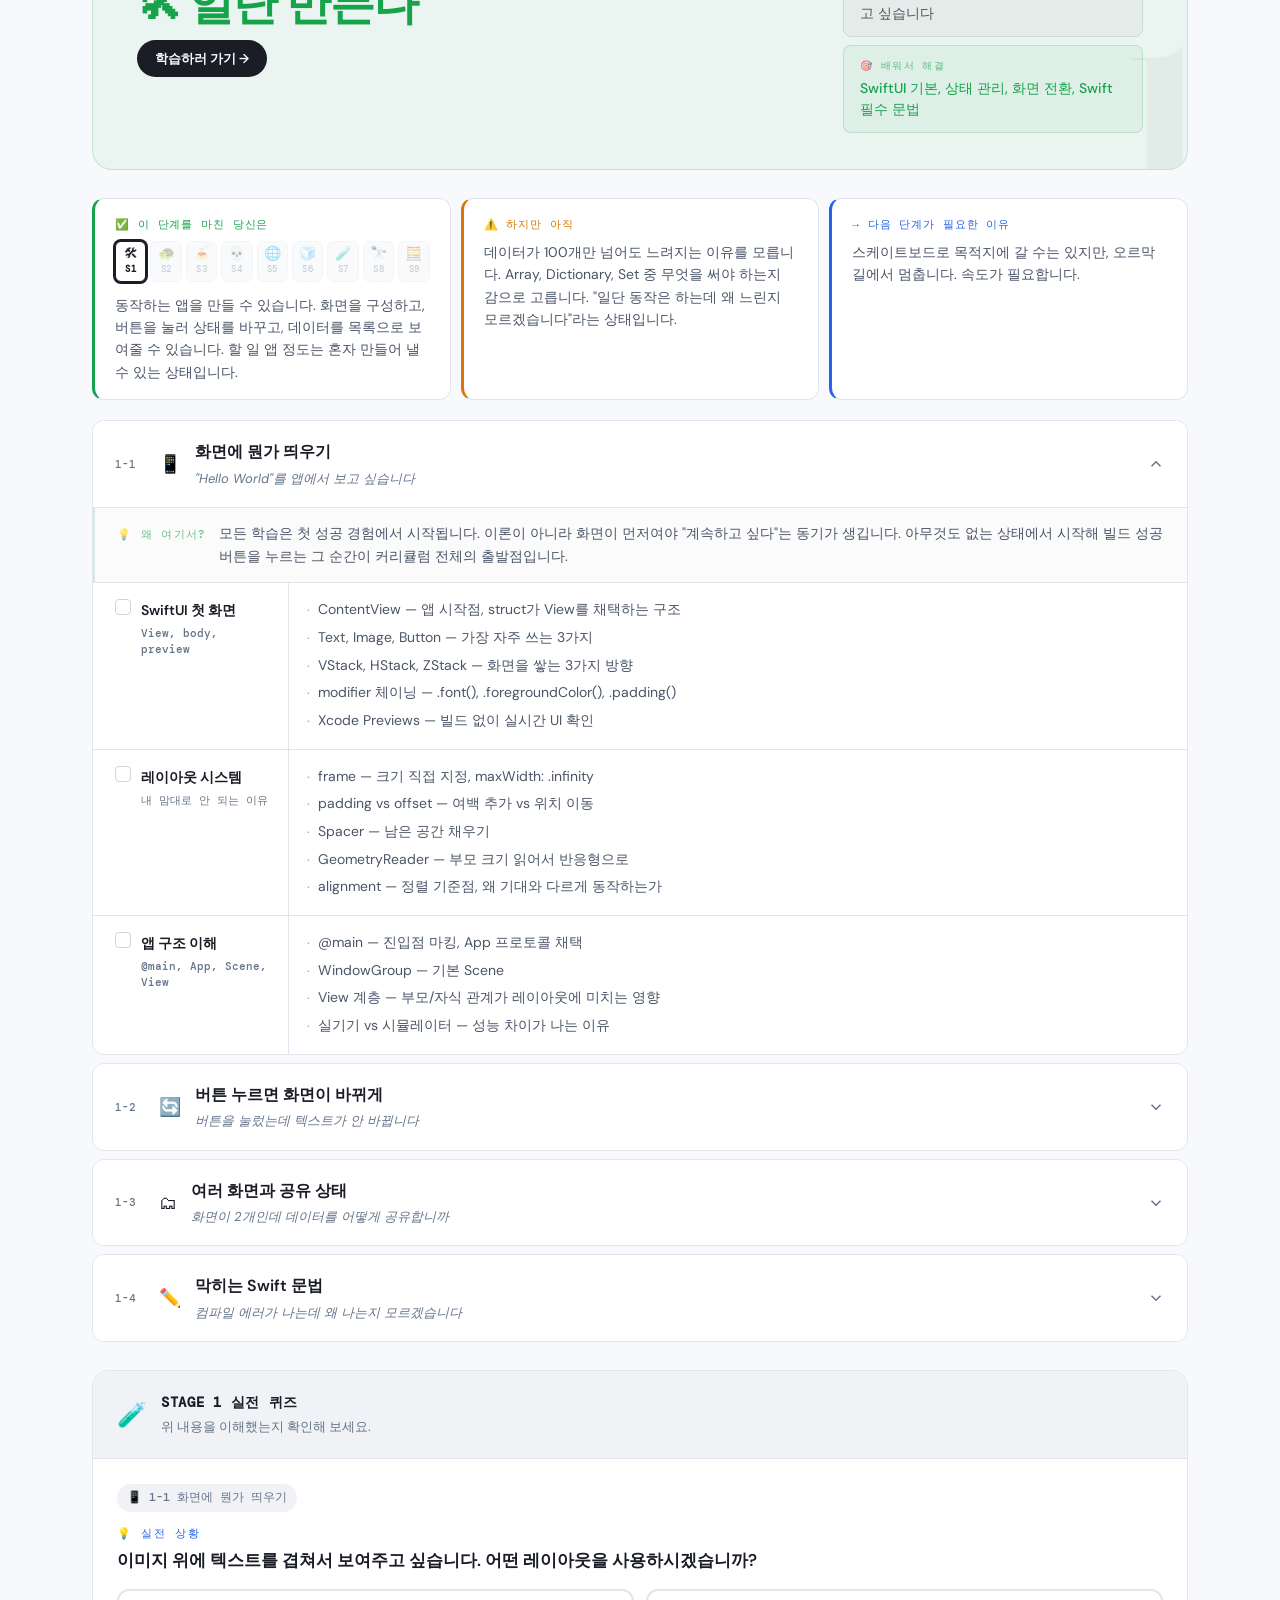
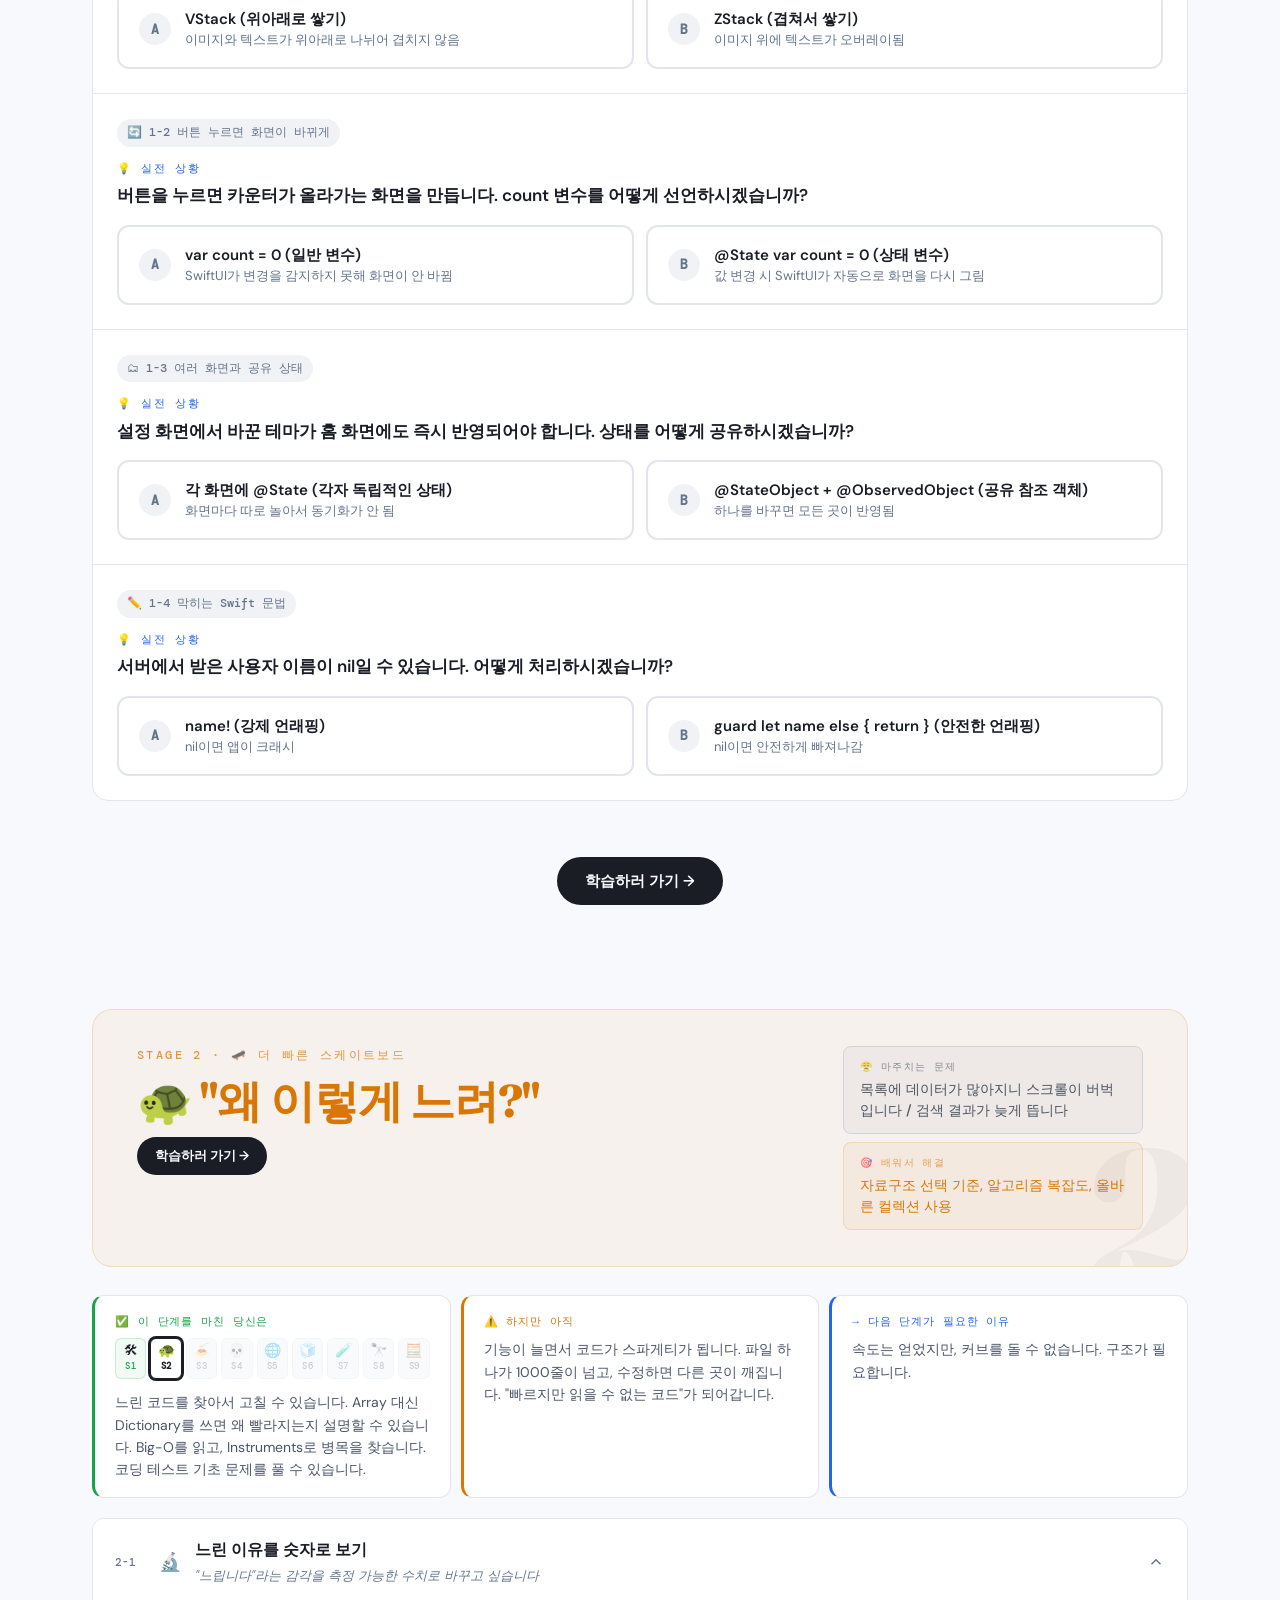
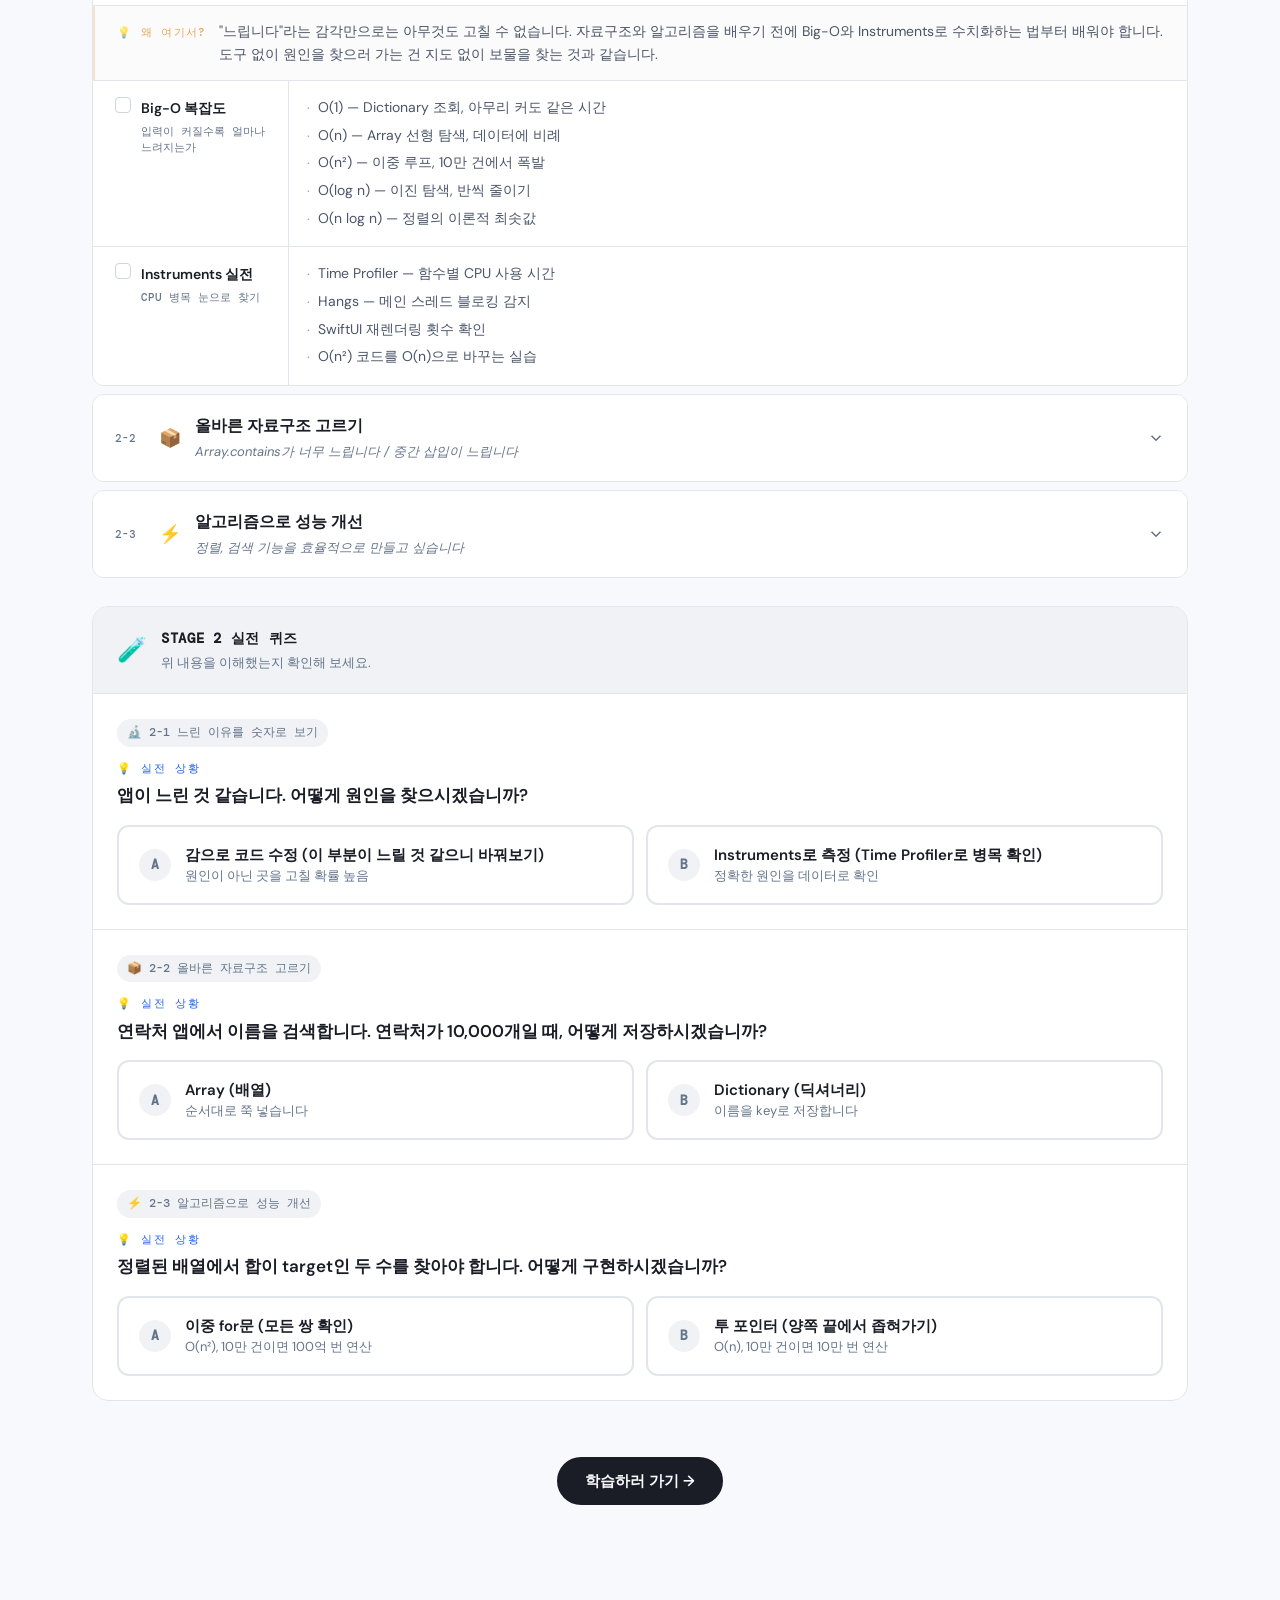
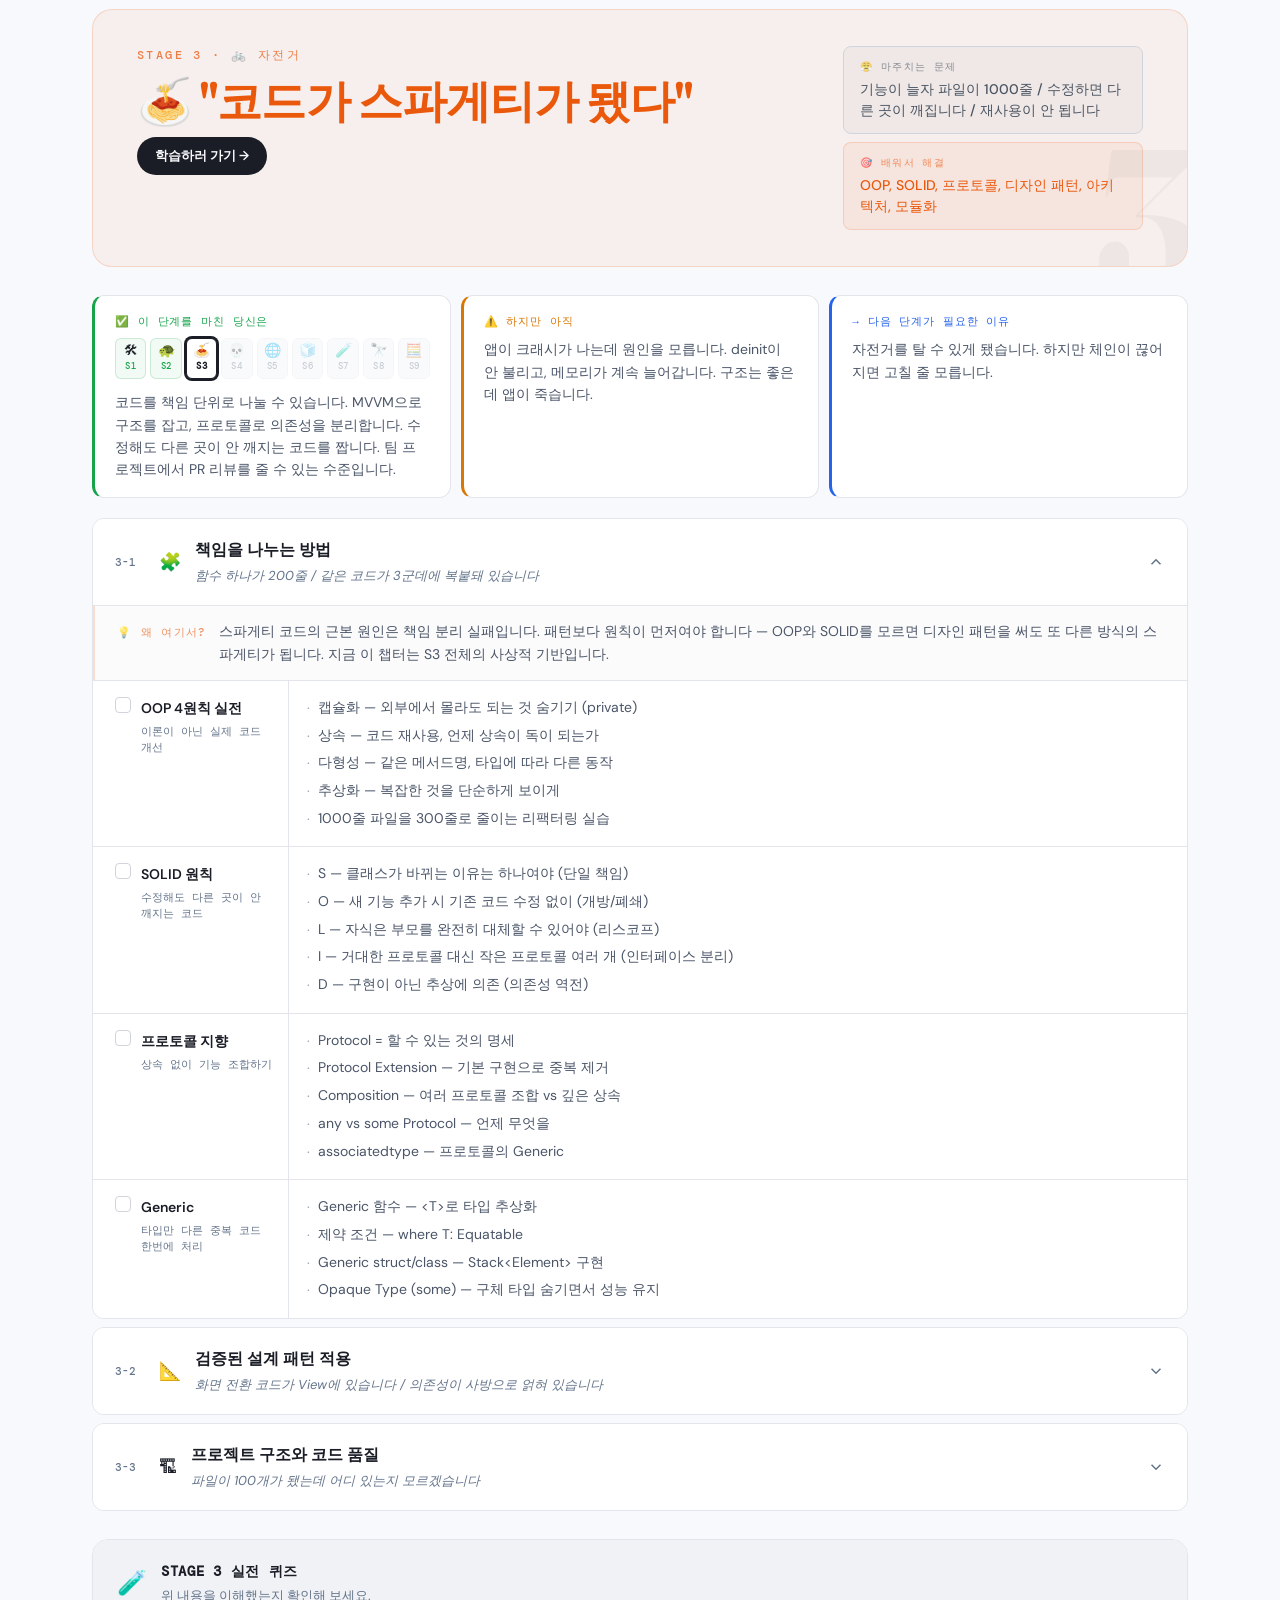
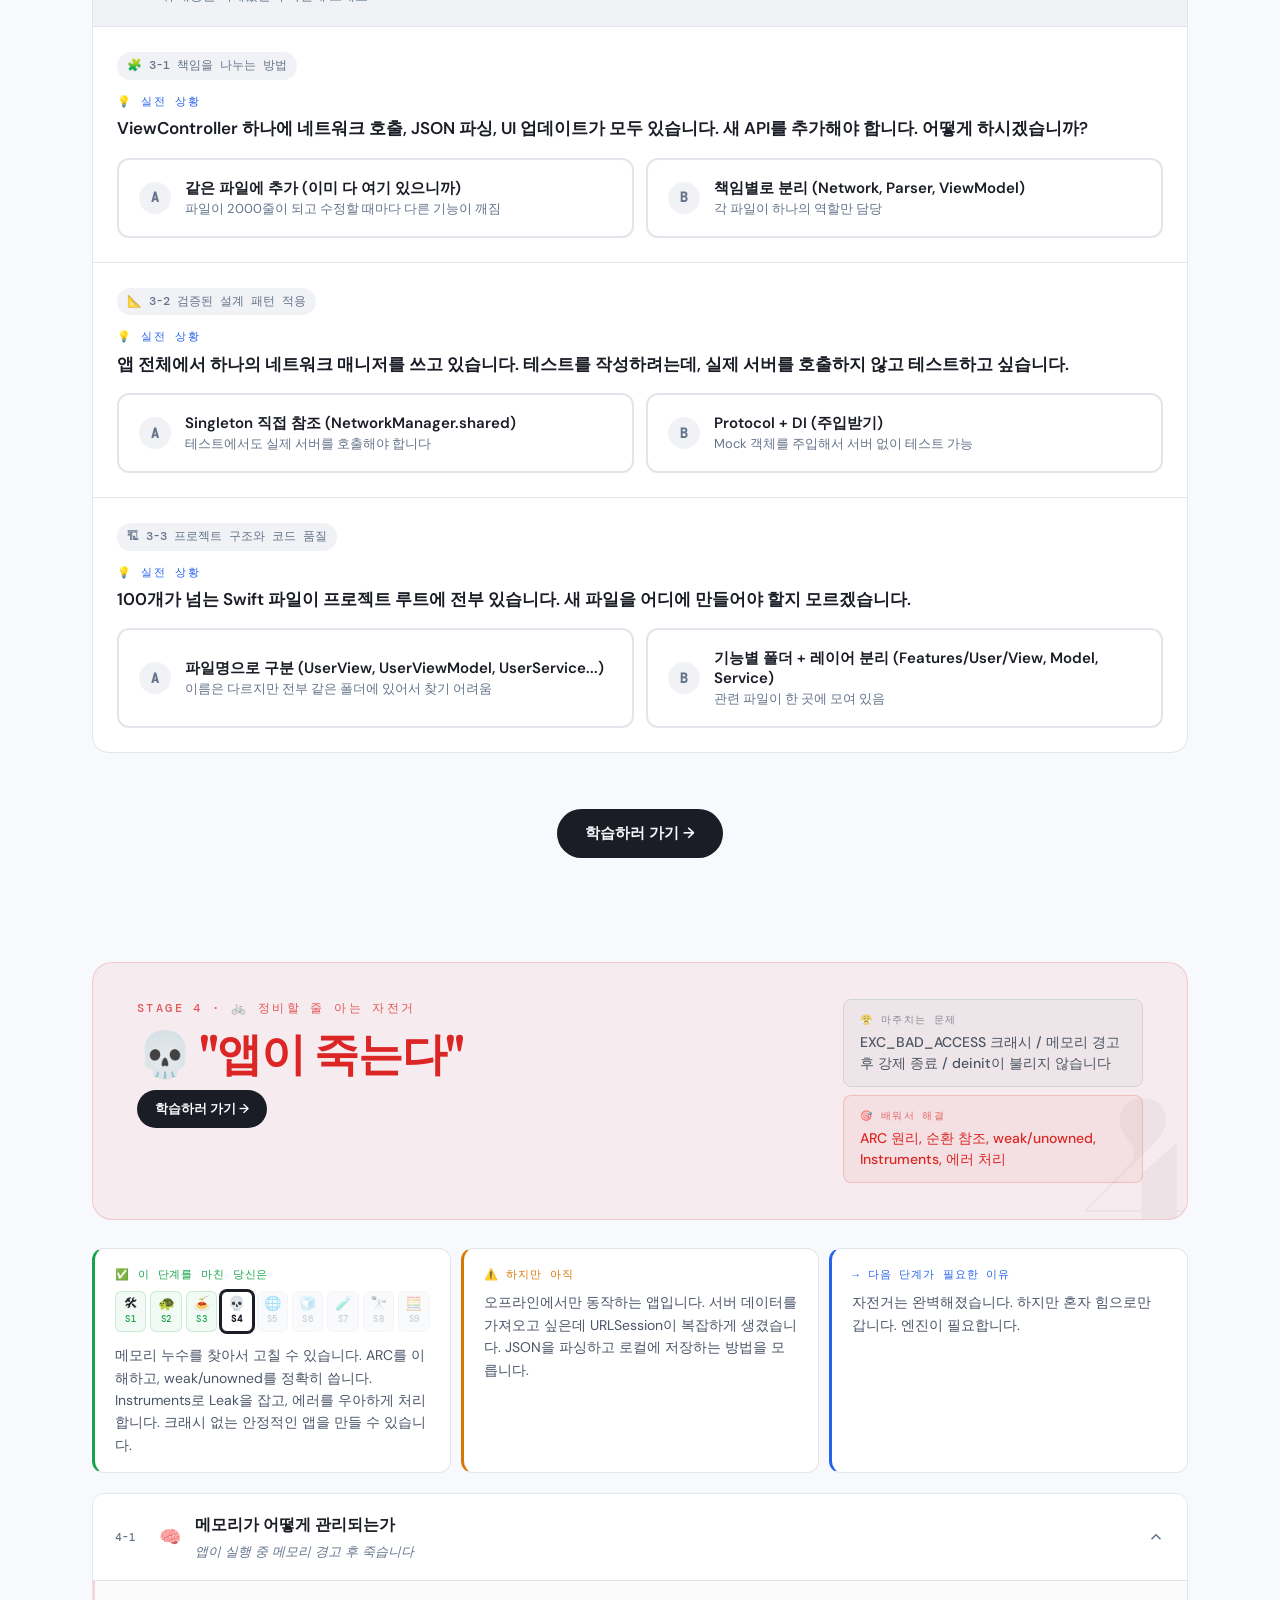
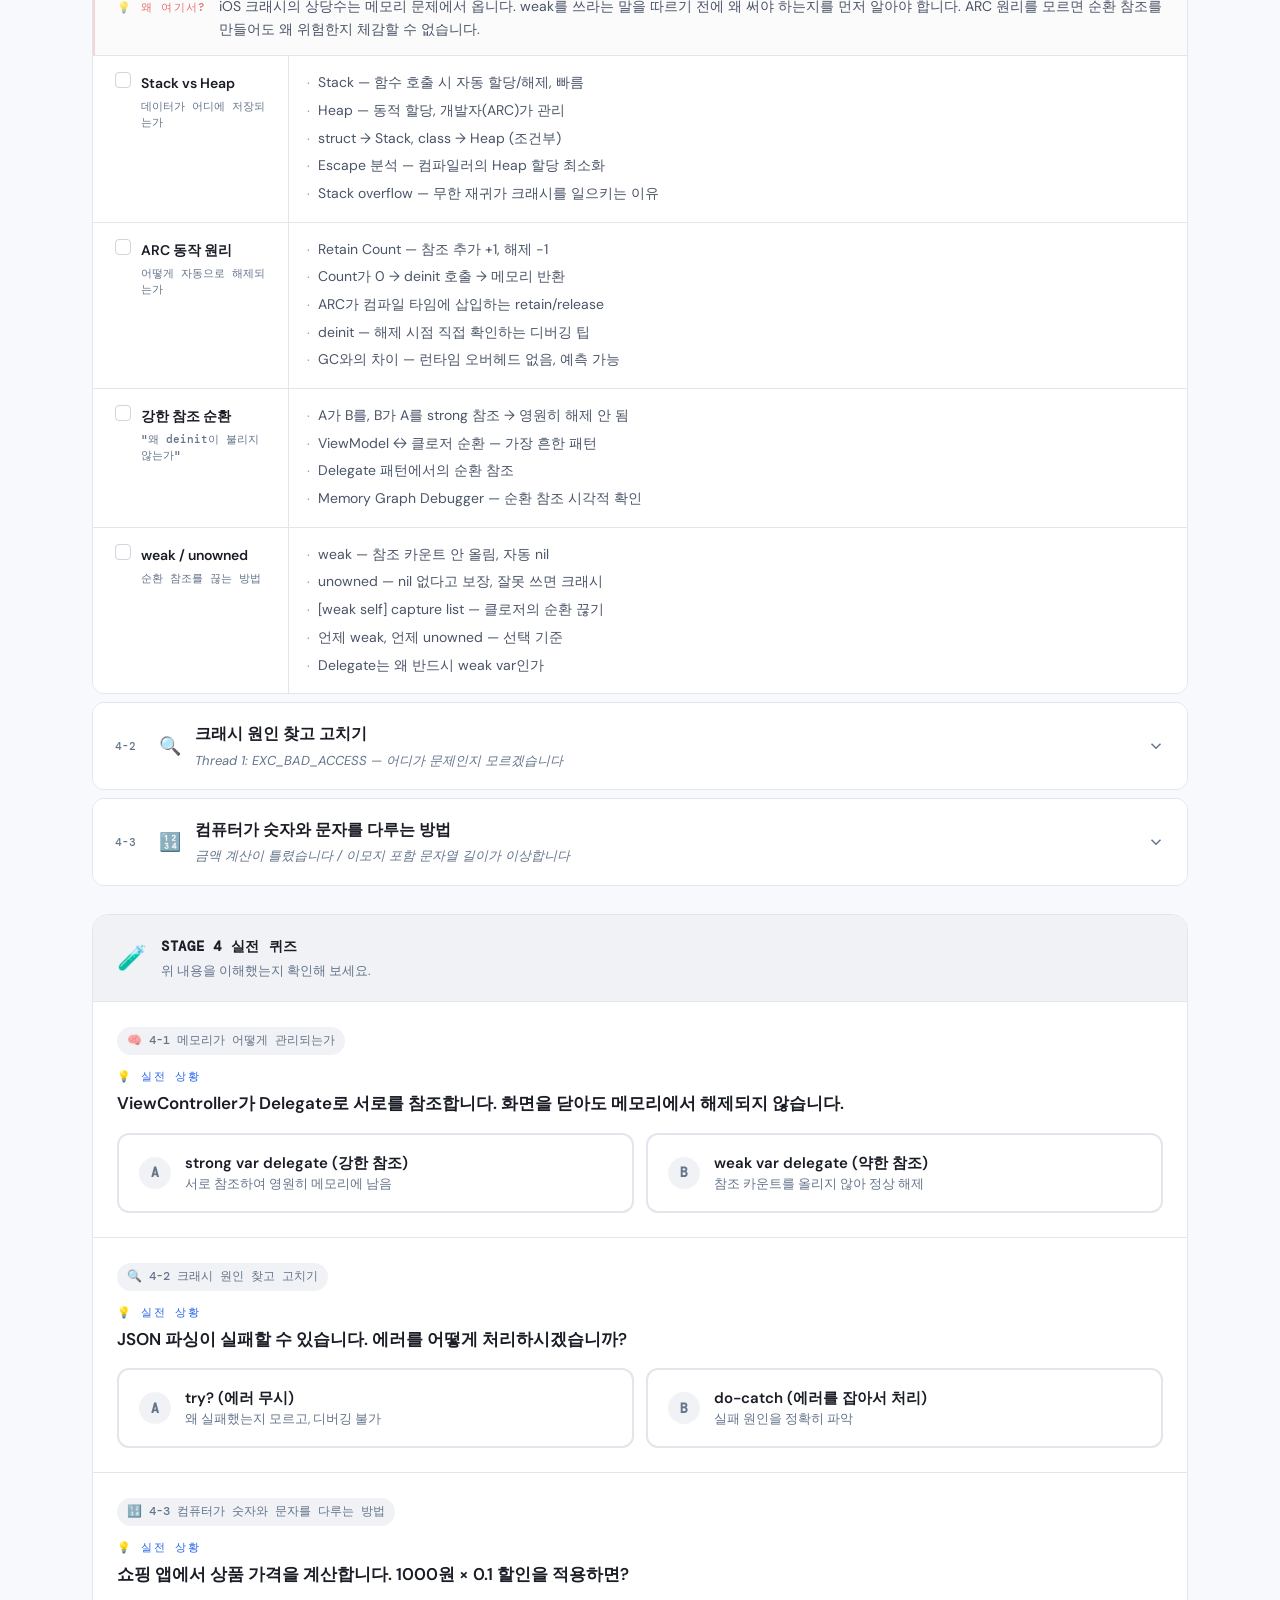
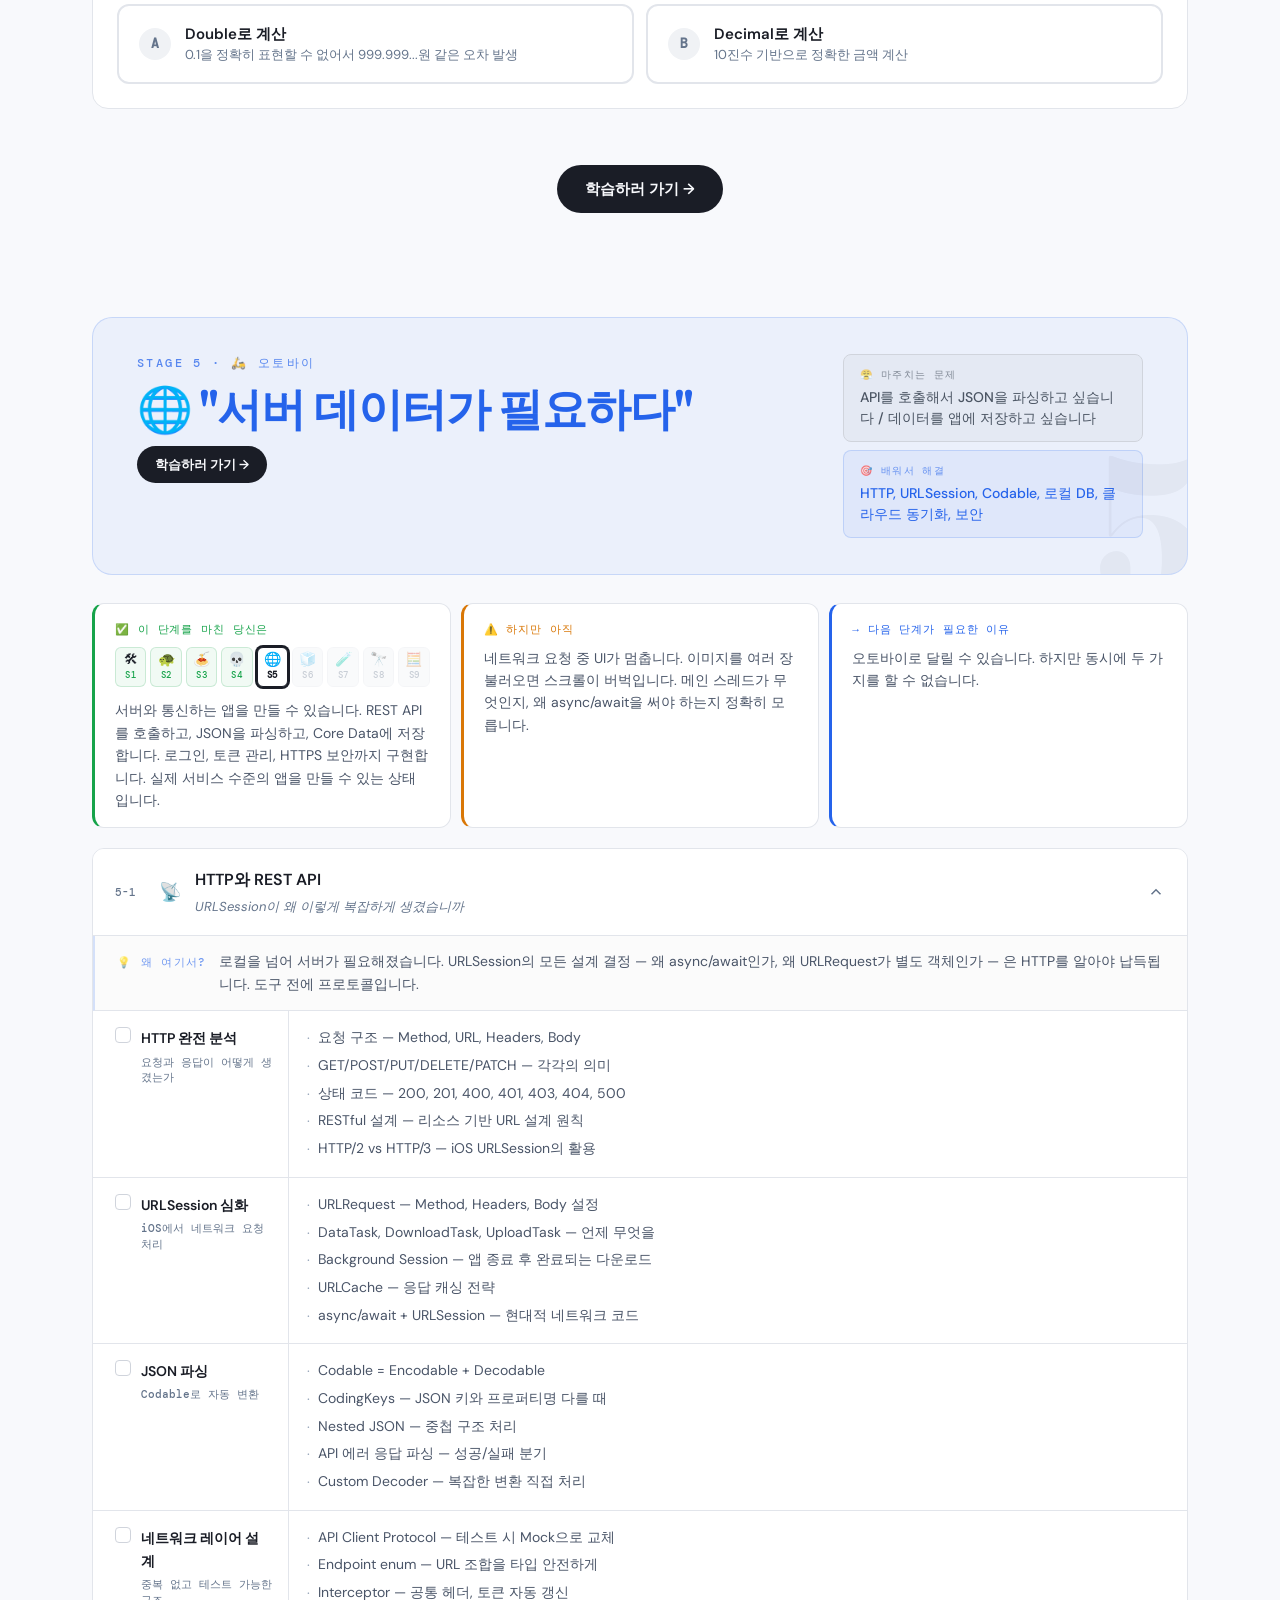
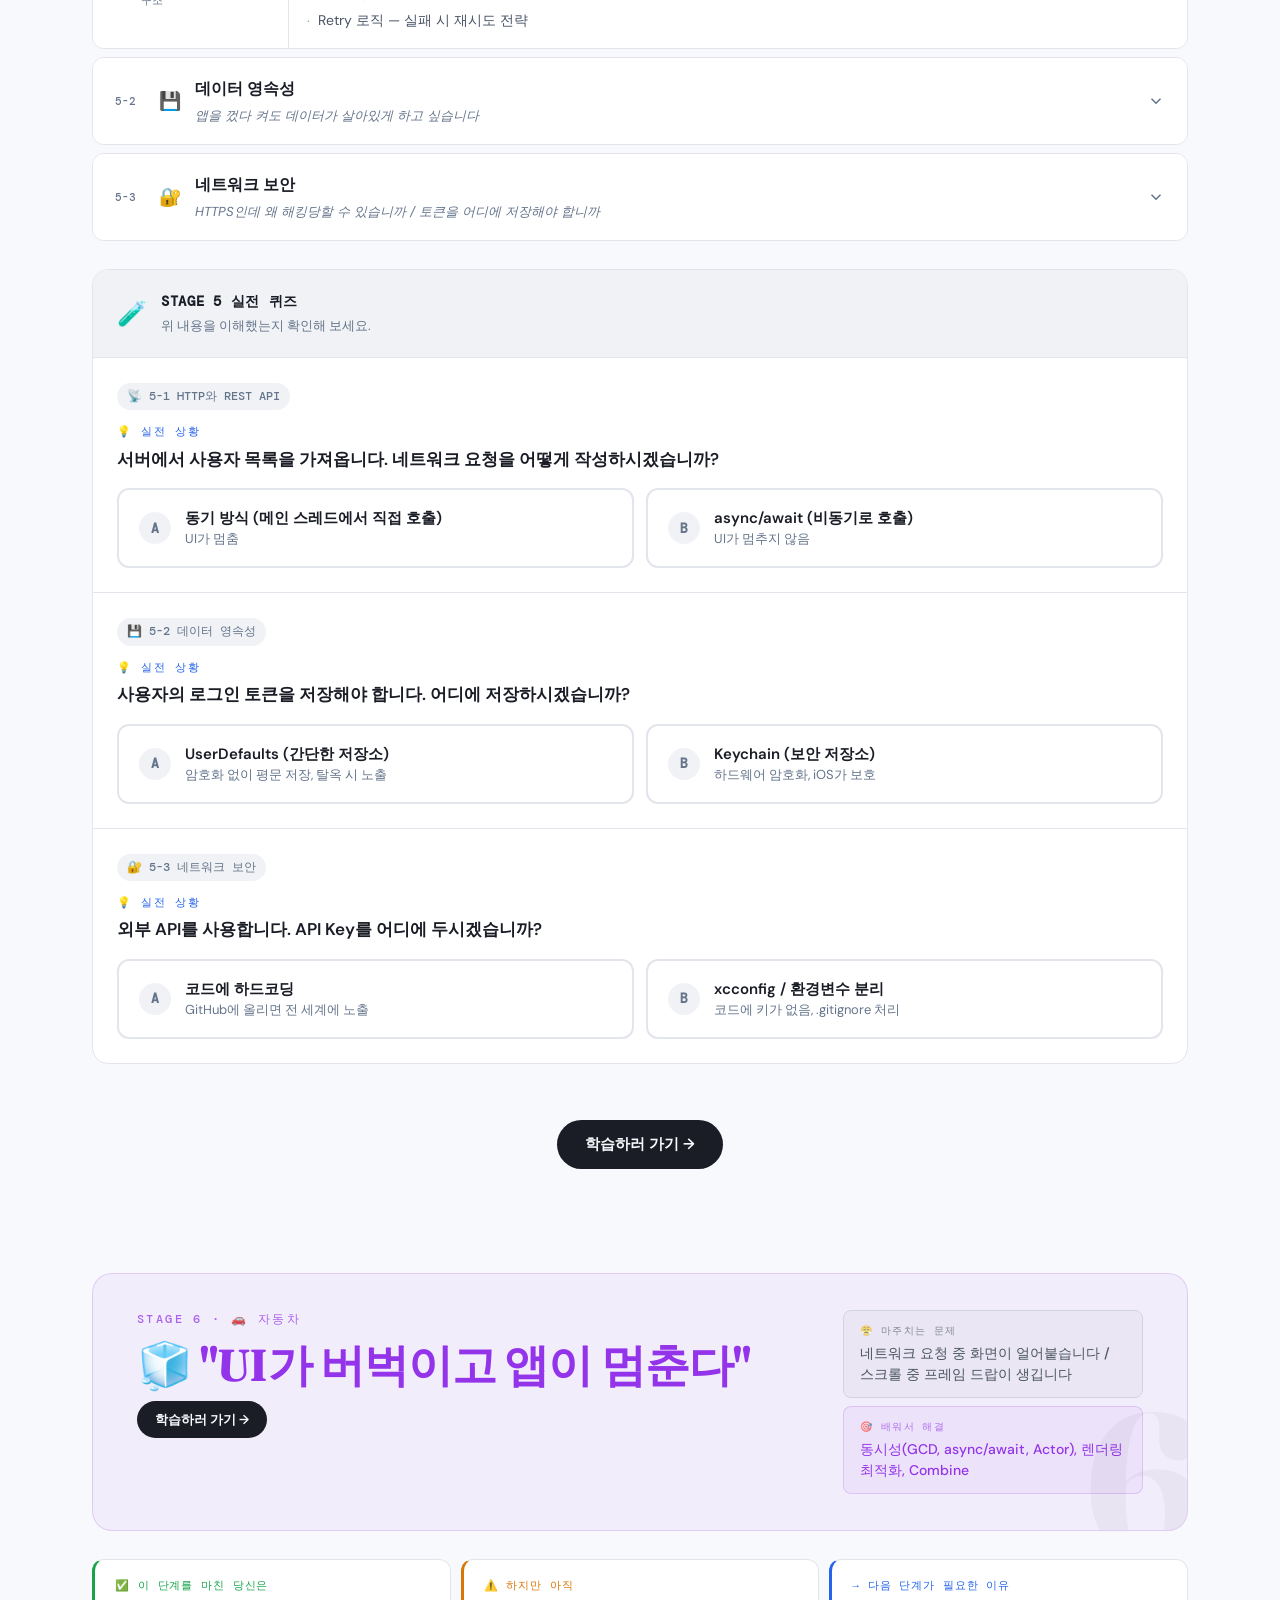
==== commit 1ca6ffc7: "fix: 페이지 통일성 정리 — Top-Down 용어 통일, 중복 제거, i18n 완성 - "Top-Down" 용어 정리:   - Hero sub, meta-pill, Footer" ====
--- a/index.html
+++ b/index.html
@@ -13,8 +13,78 @@
 <meta property="og:image:width" content="1200">
 <meta property="og:image:height" content="512">
 <meta name="twitter:card" content="summary_large_image">
+<meta name="twitter:title" content="앱 개발자를 위한 컴퓨터 공학 커리큘럼 — 개발자리">
+<meta name="twitter:description" content="CS 면접에서 막히셨나요? iOS 개발하며 부딪히는 진짜 문제로 컴퓨터 공학을 배우는 Top-Down 커리큘럼.">
+<meta name="twitter:image" content="https://m1zz.github.io/cs-curriculum-repo/assets/og-image.png">
 <link rel="canonical" href="https://m1zz.github.io/cs-curriculum-repo/">
+<link rel="alternate" hreflang="ko" href="https://m1zz.github.io/cs-curriculum-repo/">
+<link rel="alternate" hreflang="en" href="https://m1zz.github.io/cs-curriculum-repo/en/">
+<link rel="alternate" hreflang="x-default" href="https://m1zz.github.io/cs-curriculum-repo/">
 <title data-i18n="pageTitle">앱 개발자를 위한 컴퓨터 공학 커리큘럼 — 개발자리</title>
+<script type="application/ld+json">
+{
+  "@context": "https://schema.org",
+  "@type": "Course",
+  "name": "앱 개발자를 위한 컴퓨터 공학 커리큘럼",
+  "description": "iOS 개발하며 부딪히는 진짜 문제로 컴퓨터 공학을 배우는 Top-Down 커리큘럼. 9단계, 28챕터, 200+ 토픽.",
+  "provider": {
+    "@type": "Organization",
+    "name": "개발자리",
+    "url": "https://m1zz.github.io/cs-curriculum-repo/"
+  },
+  "url": "https://m1zz.github.io/cs-curriculum-repo/",
+  "image": "https://m1zz.github.io/cs-curriculum-repo/assets/og-image.png",
+  "inLanguage": ["ko", "en"],
+  "isAccessibleForFree": true,
+  "educationalLevel": "Intermediate",
+  "about": [
+    {"@type": "Thing", "name": "컴퓨터 공학"},
+    {"@type": "Thing", "name": "iOS 개발"},
+    {"@type": "Thing", "name": "SwiftUI"},
+    {"@type": "Thing", "name": "자료구조"},
+    {"@type": "Thing", "name": "알고리즘"},
+    {"@type": "Thing", "name": "운영체제"},
+    {"@type": "Thing", "name": "컴퓨터 네트워크"}
+  ],
+  "hasCourseInstance": {
+    "@type": "CourseInstance",
+    "courseMode": "online",
+    "courseWorkload": "P1Y"
+  }
+}
+</script>
+<script type="application/ld+json">
+{
+  "@context": "https://schema.org",
+  "@type": "FAQPage",
+  "mainEntity": [
+    {
+      "@type": "Question",
+      "name": "이 커리큘럼은 누구를 위한 건가요?",
+      "acceptedAnswer": {
+        "@type": "Answer",
+        "text": "iOS 앱 개발자 중 컴퓨터 공학 기초를 체계적으로 배우고 싶은 분을 위한 커리큘럼입니다. Mac과 Xcode만 있으면 시작할 수 있습니다."
+      }
+    },
+    {
+      "@type": "Question",
+      "name": "Top-Down 학습 방식이란 무엇인가요?",
+      "acceptedAnswer": {
+        "@type": "Answer",
+        "text": "먼저 앱을 만들고, 개발하며 부딪히는 실제 문제를 통해 필요한 CS 지식을 깊이 배우는 방식입니다. 이론부터 시작하는 Bottom-Up과 달리 실무 적용력을 빠르게 높일 수 있습니다."
+      }
+    },
+    {
+      "@type": "Question",
+      "name": "커리큘럼을 완료하는 데 얼마나 걸리나요?",
+      "acceptedAnswer": {
+        "@type": "Answer",
+        "text": "9단계, 28챕터, 200개 이상의 토픽으로 구성되어 있으며, 약 1~2년에 걸쳐 학습하도록 설계되었습니다."
+      }
+    }
+  ]
+}
+</script>
 <link rel="preconnect" href="https://fonts.googleapis.com">
 <link rel="preconnect" href="https://fonts.gstatic.com" crossorigin>
 <link href="https://fonts.googleapis.com/css2?family=DM+Mono:wght@400;500&family=Fraunces:ital,opsz,wght@0,9..144,300;0,9..144,700;1,9..144,300&family=DM+Sans:wght@300;400;500;600&display=swap" rel="stylesheet">
@@ -43,19 +113,15 @@
   <div class="hero-content">
     <p class="hero-label" data-i18n="heroLabel">개발자리 · 실무에서 부딪히며 배우는 CS 커리큘럼</p>
     <h1 class="hero-title" data-i18n-html="heroTitle">CS 면접에서<br><em>막혀본 적</em><br>있나요?</h1>
-    <p class="hero-sub" data-i18n-html="heroSub">앱은 만드는데, "왜 느린지" 설명 못하겠다면.<br>iOS 개발하며 부딪히는 진짜 문제로 CS를 배우는<br>Top-Down 커리큘럼입니다.</p>
+    <p class="hero-sub" data-i18n-html="heroSub">앱은 만드는데, "왜 느린지" 설명 못하겠다면.<br>iOS 개발하며 부딪히는 진짜 문제로<br>컴퓨터 공학을 배우는 커리큘럼입니다.</p>
     <div class="hero-meta">
       <span class="meta-pill">9 STAGES</span>
       <span class="meta-pill">28 CHAPTERS</span>
       <span class="meta-pill">200+ TOPICS</span>
-      <span class="meta-pill">TOP-DOWN</span>
+      <span class="meta-pill" data-i18n="pillFree">FREE</span>
     </div>
     <div class="hero-social-proof" data-i18n-html="heroSocialProof">
-      지금 <strong>iOS 개발자들</strong>이 이 커리큘럼으로 함께 학습하고 있습니다.
-    </div>
-    <div class="hero-req">
-      <span class="req-icon">💻</span>
-      <span class="req-text" data-i18n-html="heroReq">시작하려면 <strong>Mac</strong>과 <strong>Xcode</strong>만 있으면 됩니다.</span>
+      시작하려면 <strong>Mac</strong>과 <strong>Xcode</strong>만 있으면 됩니다.
     </div>
     <div class="hero-subscribe">
       <iframe src="https://leeo25.substack.com/embed" width="480" height="150" frameborder="0" scrolling="no"></iframe>
@@ -376,11 +442,27 @@
 <!-- MAIN CONTENT -->
 <main class="main" id="main"></main>
 
+<!-- SEO: crawlable content for search engines when JS is disabled -->
+<noscript>
+<section class="seo-content">
+  <h2>커리큘럼 내용</h2>
+  <article><h3>S1 — 일단 만든다</h3><p>SwiftUI 첫 화면, 레이아웃 시스템, 앱 구조 이해, @State, 사용자 입력, 리스트와 네비게이션, 할 일 앱, 화면 전환 패턴, 공유 상태 관리, TabView, 타입과 옵셔널, 컬렉션, 클로저</p></article>
+  <article><h3>S2 — 왜 이렇게 느려?</h3><p>자료구조: Array vs Set vs Dictionary, 시간 복잡도 O(n), Big-O 표기법, 정렬 알고리즘, 이진 탐색, 해시 테이블, 스택과 큐, 트리와 그래프, 알고리즘 설계 패턴</p></article>
+  <article><h3>S3 — 코드가 스파게티</h3><p>객체지향 프로그래밍, SOLID 원칙, 디자인 패턴(MVC, MVVM, Observer, Singleton, Factory), 프로토콜 지향 프로그래밍, 의존성 주입, 클린 아키텍처</p></article>
+  <article><h3>S4 — 앱이 죽는다</h3><p>메모리 관리, ARC(Automatic Reference Counting), retain cycle, 강한/약한 참조, 값 타입 vs 참조 타입, Swift 컴파일러, 런타임 에러, 크래시 디버깅</p></article>
+  <article><h3>S5 — 서버 데이터</h3><p>HTTP/HTTPS, REST API, URLSession, JSON 파싱, Codable, 네트워크 보안, 인증(OAuth, JWT), Core Data, SwiftData, 데이터베이스 기초, SQL</p></article>
+  <article><h3>S6 — UI가 멈춘다</h3><p>동시성 프로그래밍, async/await, Task, Actor, 메인 스레드, GCD, 렌더링 파이프라인, Core Animation, 프레임 드롭 디버깅</p></article>
+  <article><h3>S7 — 코드가 맞는지</h3><p>유닛 테스트, XCTest, 통합 테스트, UI 테스트, TDD, 코드 커버리지, CI/CD, Git 브랜치 전략, 코드 리뷰</p></article>
+  <article><h3>S8 — 더 깊이</h3><p>컴퓨터 구조, CPU와 메모리, 캐시, 운영체제, 프로세스와 스레드, 가상 메모리, 파일 시스템, 컴파일러, LLVM, Swift 중간 표현</p></article>
+  <article><h3>S9 — 수학</h3><p>이산수학, 집합론, 논리학, 선형대수, 행렬, 벡터, 확률과 통계, 그래프 이론</p></article>
+</section>
+</noscript>
+
 <!-- COMMUNITY & NEWSLETTER -->
 <section class="community-section">
   <div class="community-inner">
-    <p class="community-eyebrow">함께 성장하기</p>
-    <h2 class="community-heading">커뮤니티 & 뉴스레터</h2>
+    <p class="community-eyebrow" data-i18n="commEyebrow">함께 성장하기</p>
+    <h2 class="community-heading" data-i18n="commHeading">커뮤니티 & 뉴스레터</h2>
     <div class="community-grid">
 
       <!-- Substack -->
@@ -388,14 +470,14 @@
         <div class="comm-card-top">
           <span class="comm-ico">✉️</span>
           <div>
-            <p class="comm-card-title">뉴스레터 구독</p>
-            <p class="comm-card-sub">Substack · 개발자리</p>
-          </div>
-        </div>
-        <p class="comm-card-desc">새 챕터 업데이트, iOS 개발 인사이트, 실무 CS 연결 내용을 격주로 받아보세요.</p>
-        <a href="https://leeo25.substack.com/" target="_blank" rel="noopener" class="comm-btn comm-btn-primary">
-          구독하기 →
-        </a>
+            <p class="comm-card-title" data-i18n="commNewsTitle">뉴스레터 구독</p>
+            <p class="comm-card-sub" data-i18n="commNewsSub">Substack · 개발자리</p>
+          </div>
+        </div>
+        <p class="comm-card-desc" data-i18n="commNewsDesc">새 챕터 업데이트, iOS 개발 인사이트, 실무 CS 연결 내용을 격주로 받아보세요.</p>
+        <div class="comm-subscribe">
+          <iframe src="https://leeo25.substack.com/embed" width="100%" height="150" frameborder="0" scrolling="no"></iframe>
+        </div>
       </div>
 
       <!-- KakaoTalk -->
@@ -403,16 +485,16 @@
         <div class="comm-card-top">
           <span class="comm-ico">💬</span>
           <div>
-            <p class="comm-card-title">오픈 카카오톡</p>
-            <p class="comm-card-sub">함께 공부하는 iOS 커뮤니티</p>
-          </div>
-        </div>
-        <p class="comm-card-desc">질문하고 답하며 함께 성장하는 공간. QR 코드 또는 링크로 참여하기</p>
+            <p class="comm-card-title" data-i18n="commKakaoTitle">오픈 카카오톡</p>
+            <p class="comm-card-sub" data-i18n="commKakaoSub">함께 공부하는 iOS 커뮤니티</p>
+          </div>
+        </div>
+        <p class="comm-card-desc" data-i18n="commKakaoDesc">질문하고 답하며 함께 성장하는 공간. QR 코드 또는 링크로 참여하기</p>
         <div class="kakao-qr-wrap">
           <img src="assets/kakao-qr.jpeg" alt="카카오 오픈채팅 QR 코드" class="kakao-qr-img">
         </div>
         <a href="https://open.kakao.com/o/pkdN2Oli" target="_blank" rel="noopener" class="comm-btn comm-btn-ghost">
-          오픈채팅 참여하기 →
+          <span data-i18n="commKakaoBtn">오픈채팅 참여하기 →</span>
         </a>
       </div>
 
@@ -426,7 +508,7 @@
     <div class="footer-brand">
       <span class="footer-logo" data-i18n="footerBrand">개발자리</span>
       <span class="footer-dot">·</span>
-      <span data-i18n="footerTagline">Top-Down 컴퓨터 공학 Curriculum</span>
+      <span data-i18n="footerTagline">실무에서 부딪히며 배우는 CS 커리큘럼</span>
     </div>
     <div class="footer-links">
       <a href="https://www.youtube.com/@개발자리" target="_blank" rel="noopener">YouTube</a>
--- a/assets/style.css
+++ b/assets/style.css
@@ -1766,6 +1766,21 @@
   height: 112px;
   border-radius: var(--radius-sm);
   object-fit: cover;
+}
+
+.comm-subscribe {
+  border-radius: var(--radius-md);
+  overflow: hidden;
+  margin-top: auto;
+}
+.comm-subscribe iframe {
+  border-radius: var(--radius-md);
+  border: 1px solid var(--border);
+  background: var(--surface);
+  display: block;
+}
+[data-theme="dark"] .comm-subscribe iframe {
+  filter: invert(1) hue-rotate(180deg);
 }
 
 .comm-btn {
